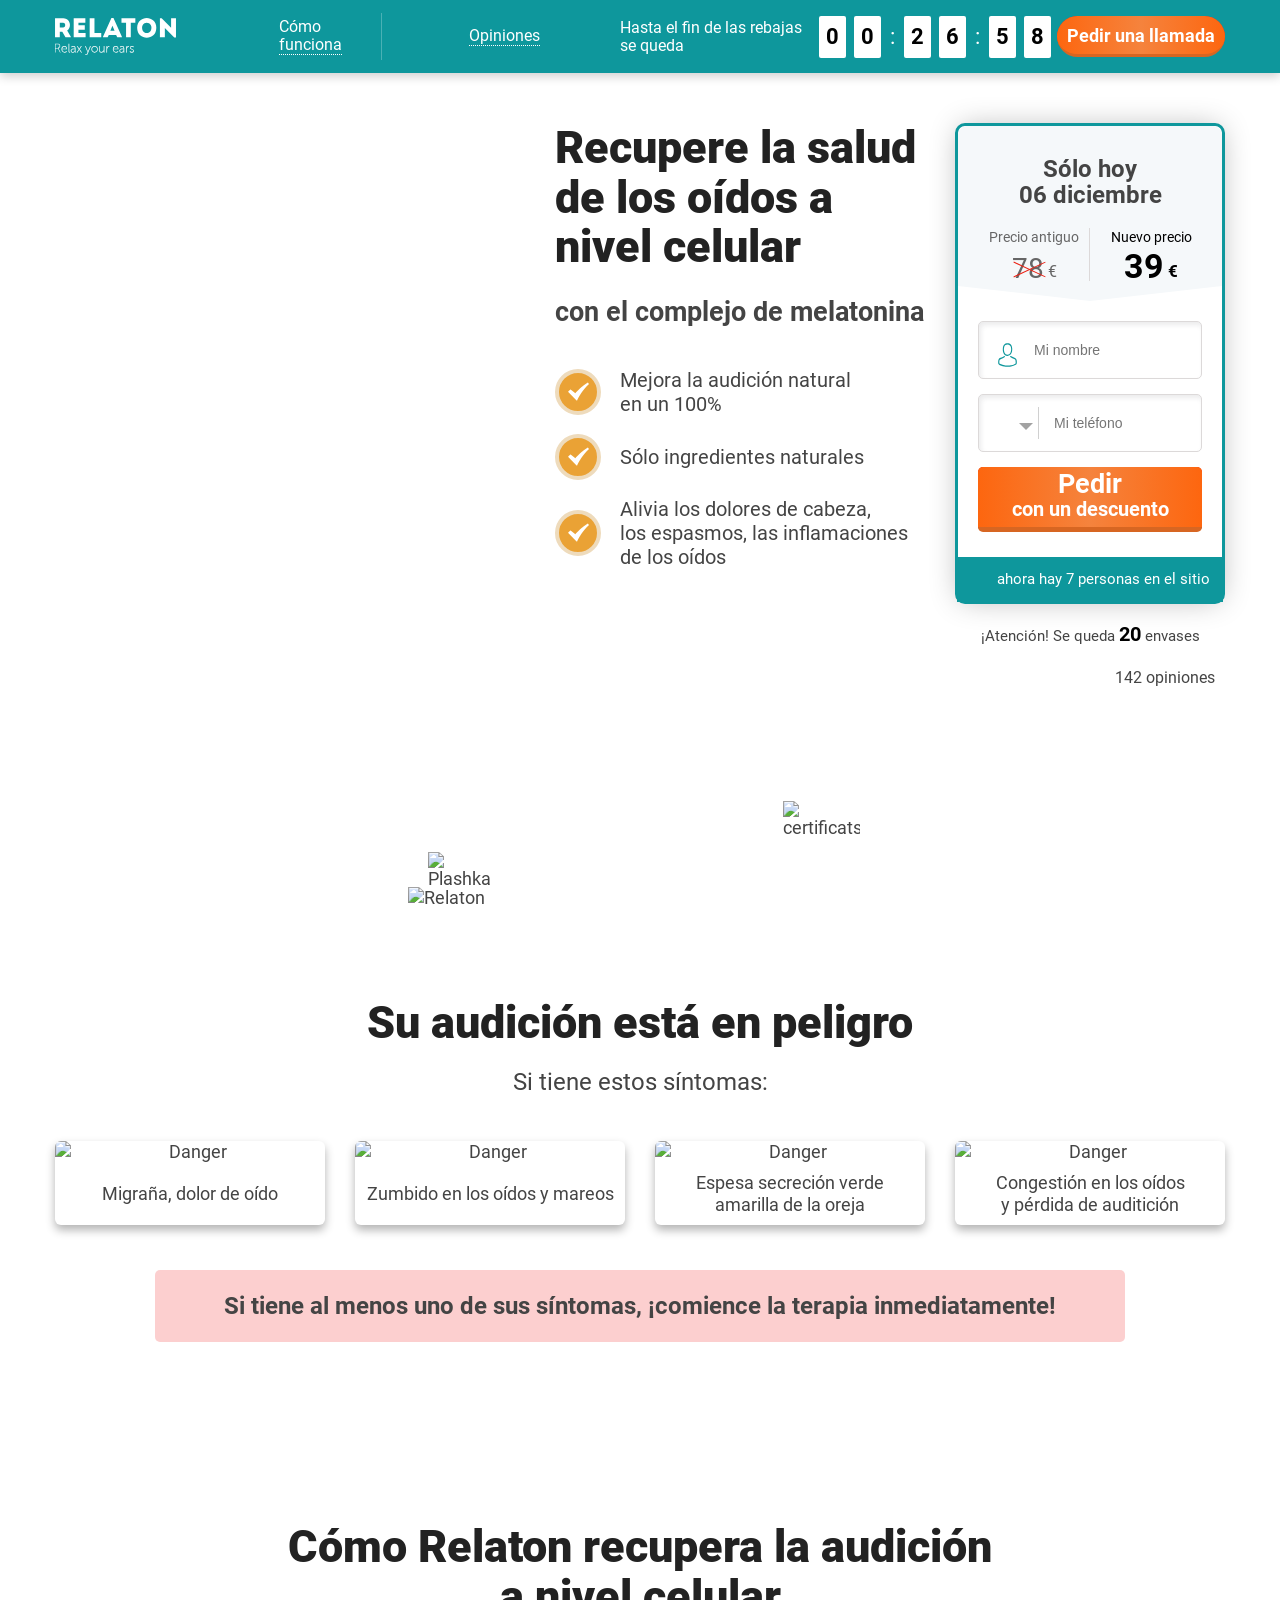
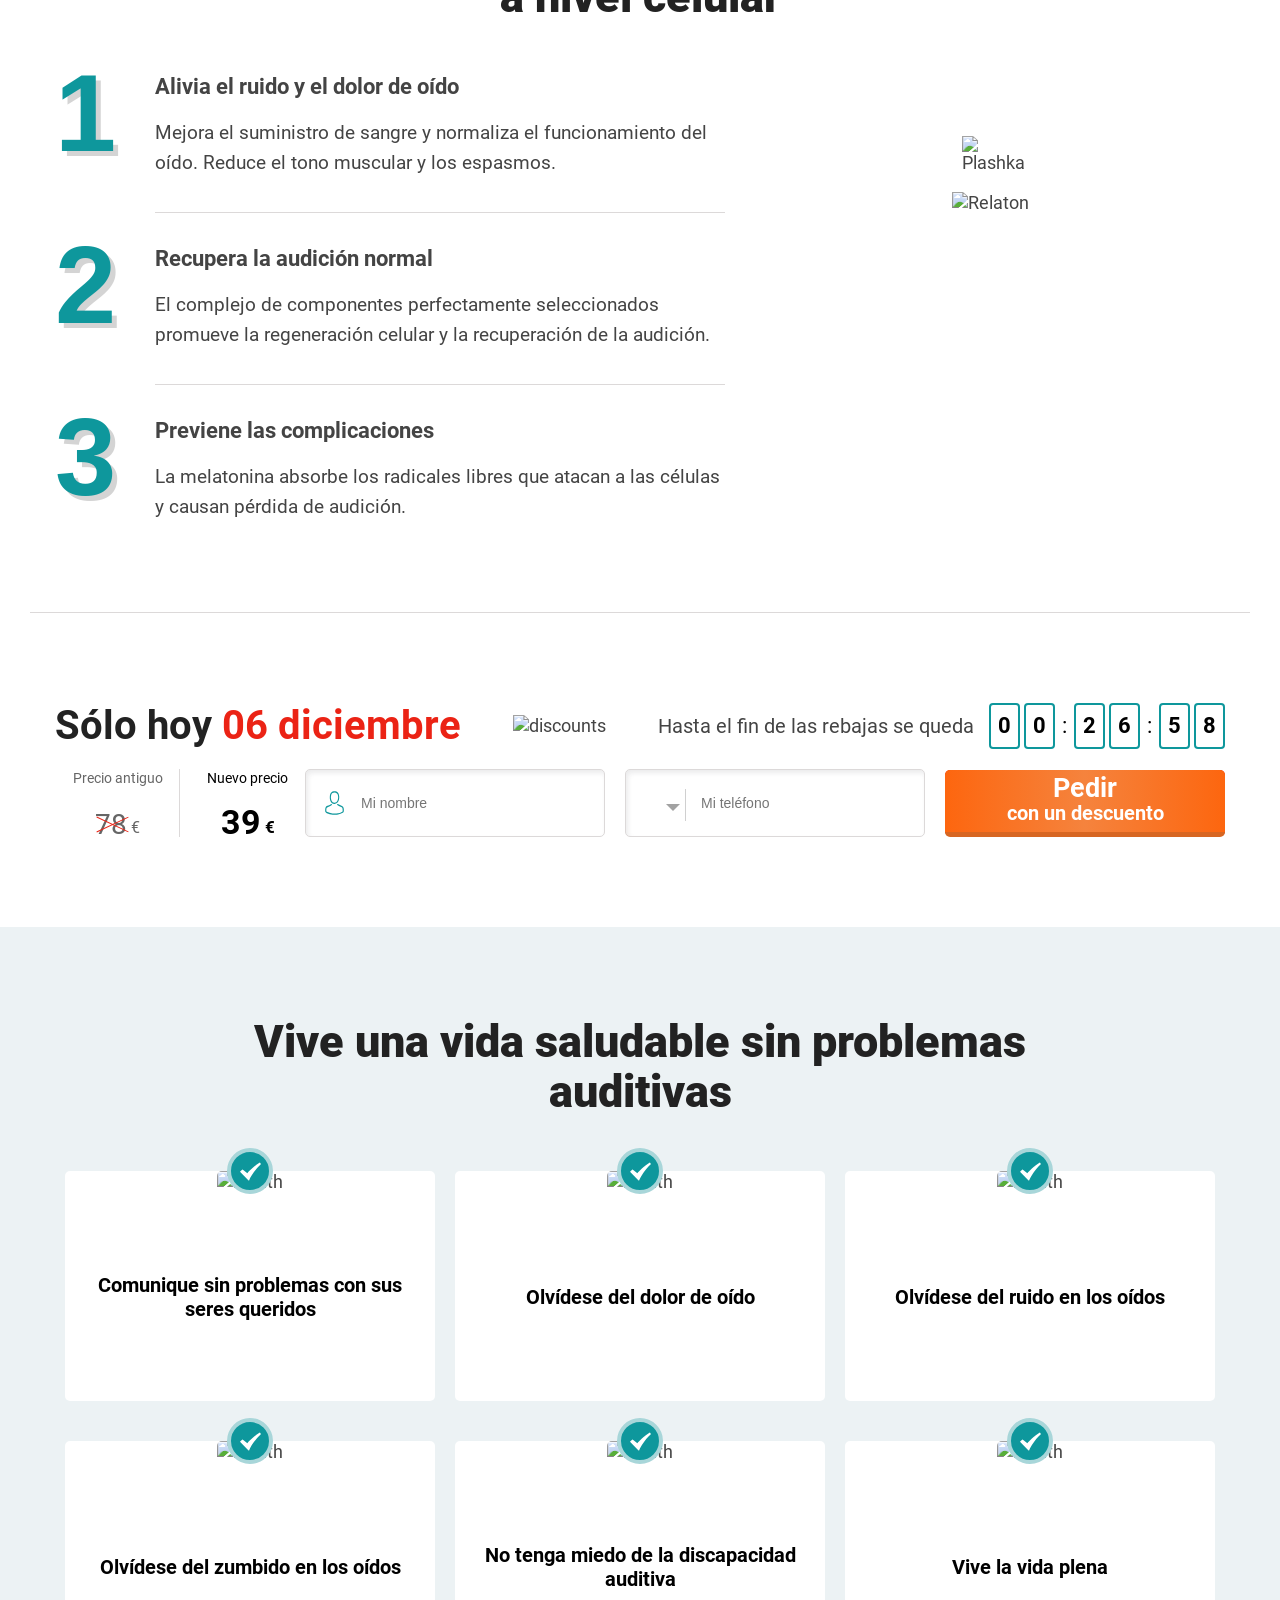
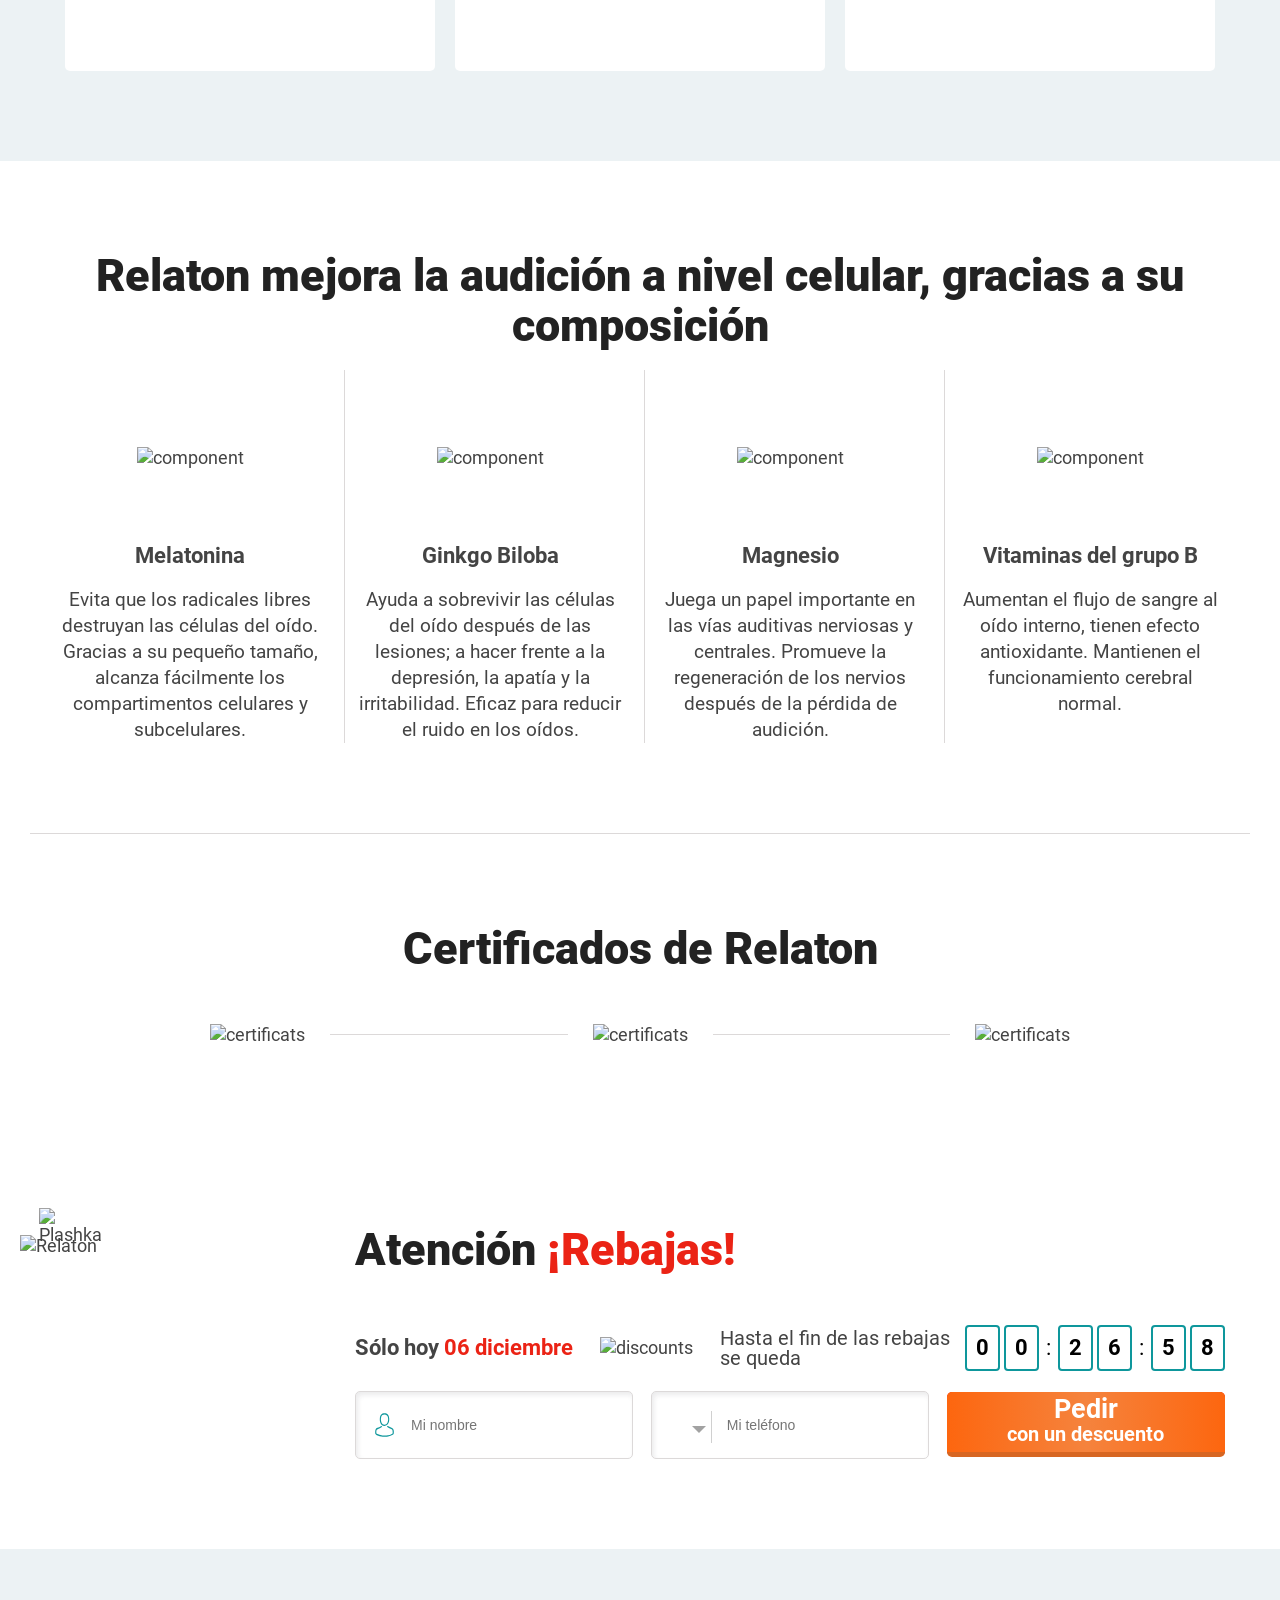
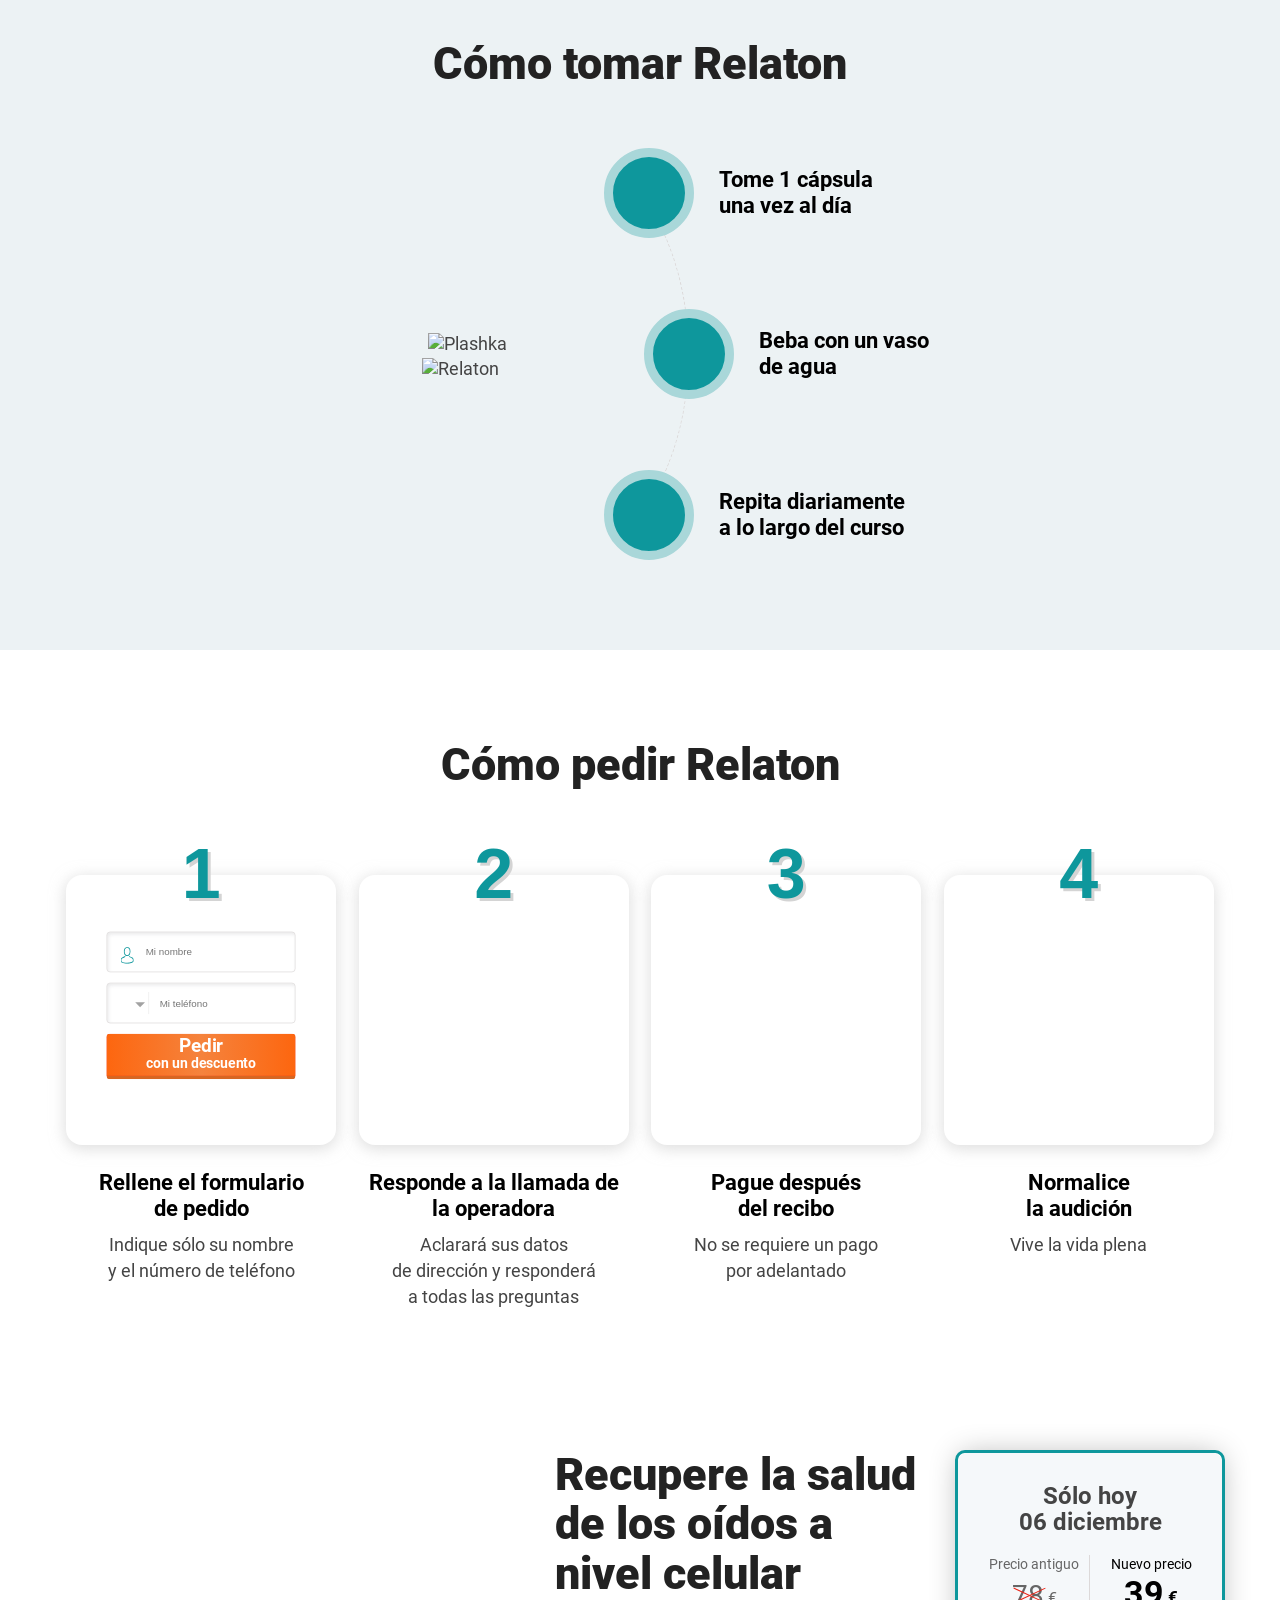
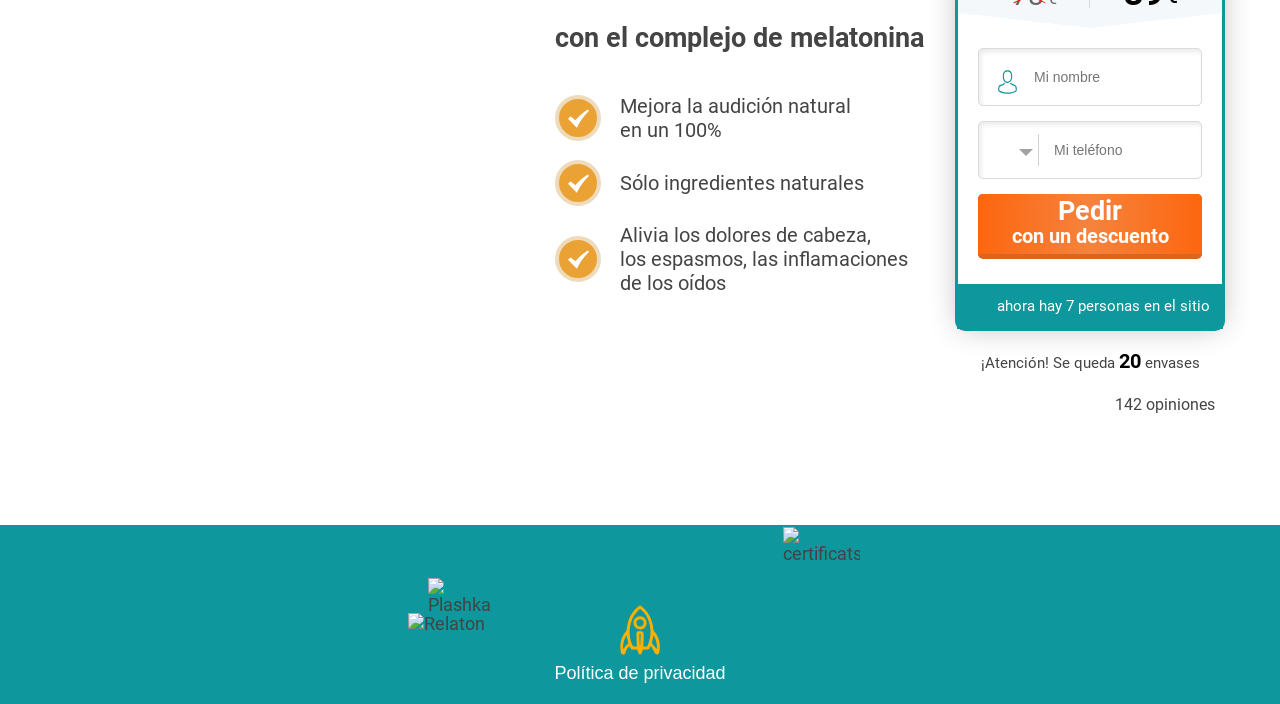
==== index.html @ 770ac00d "1" ====
<!DOCTYPE html>
<html lang="es" dir="ltr">

<head><link rel="preconnect" href="//rcktland-a.akamaihd.net/">
    <meta charset="utf-8">
    <meta name="viewport" content="width=device-width, initial-scale=1.0">
    <meta http-equiv="X-UA-Compatible" content="ie=edge">
    <meta name="theme-color" content="#ffffff">
    <title>Comprar Relaton barato. Precios, opiniones. ¡Pida Relaton ahora!</title>
    <link rel="icon" href="images/favicon.png" type="image/x-icon">
    <link rel="stylesheet" href="css/style.min.css">
    <script data-polyfil="webp">
        ! function (e, n, A) {
            function o(e, n) {
                return typeof e === n
            }

            function t() {
                var e, n, A, t, a, i, l;
                for (var f in r)
                    if (r.hasOwnProperty(f)) {
                        if (e = [], n = r[f], n.name && (e.push(n.name.toLowerCase()), n.options && n.options.aliases &&
                                n.options.aliases.length))
                            for (A = 0; A < n.options.aliases.length; A++) e.push(n.options.aliases[A].toLowerCase());
                        for (t = o(n.fn, "function") ? n.fn() : n.fn, a = 0; a < e.length; a++) i = e[a], l = i.split(
                            "."), 1 === l.length ? Modernizr[l[0]] = t : (!Modernizr[l[0]] || Modernizr[l[
                                0]] instanceof Boolean || (Modernizr[l[0]] = new Boolean(Modernizr[l[0]])),
                            Modernizr[l[
                                0]][l[1]] = t), s.push((t ? "" : "no-") + l.join("-"))
                    }
            }

            function a(e) {
                var n = u.className,
                    A = Modernizr._config.classPrefix || "";
                if (c && (n = n.baseVal), Modernizr._config.enableJSClass) {
                    var o = new RegExp("(^|\\s)" + A + "no-js(\\s|$)");
                    n = n.replace(o, "$1" + A + "js$2")
                }
                Modernizr._config.enableClasses && (n += " " + A + e.join(" " + A), c ? u.className.baseVal = n : u
                    .className = n)
            }

            function i(e, n) {
                if ("object" == typeof e)
                    for (var A in e) f(e, A) && i(A, e[A]);
                else {
                    e = e.toLowerCase();
                    var o = e.split("."),
                        t = Modernizr[o[0]];
                    if (2 == o.length && (t = t[o[1]]), "undefined" != typeof t) return Modernizr;
                    n = "function" == typeof n ? n() : n, 1 == o.length ? Modernizr[o[0]] = n : (!Modernizr[o[0]] ||
                            Modernizr[o[0]] instanceof Boolean || (Modernizr[o[0]] = new Boolean(Modernizr[o[0]])),
                            Modernizr[o[0]][o[1]] = n), a([(n && 0 != n ? "" : "no-") + o.join("-")]), Modernizr
                        ._trigger(e, n)
                }
                return Modernizr
            }
            var s = [],
                r = [],
                l = {
                    _version: "3.6.0",
                    _config: {
                        classPrefix: "",
                        enableClasses: !0,
                        enableJSClass: !0,
                        usePrefixes: !0
                    },
                    _q: [],
                    on: function (e, n) {
                        var A = this;
                        setTimeout(function () {
                            n(A[e])
                        }, 0)
                    },
                    addTest: function (e, n, A) {
                        r.push({
                            name: e,
                            fn: n,
                            options: A
                        })
                    },
                    addAsyncTest: function (e) {
                        r.push({
                            name: null,
                            fn: e
                        })
                    }
                },
                Modernizr = function () {};
            Modernizr.prototype = l, Modernizr = new Modernizr;
            var f, u = n.documentElement,
                c = "svg" === u.nodeName.toLowerCase();
            ! function () {
                var e = {}.hasOwnProperty;
                f = o(e, "undefined") || o(e.call, "undefined") ? function (e, n) {
                    return n in e && o(e.constructor.prototype[n], "undefined")
                } : function (n, A) {
                    return e.call(n, A)
                }
            }(), l._l = {}, l.on = function (e, n) {
                this._l[e] || (this._l[e] = []), this._l[e].push(n), Modernizr.hasOwnProperty(e) && setTimeout(
                    function () {
                        Modernizr._trigger(e, Modernizr[e])
                    }, 0)
            }, l._trigger = function (e, n) {
                if (this._l[e]) {
                    var A = this._l[e];
                    setTimeout(function () {
                        var e, o;
                        for (e = 0; e < A.length; e++)(o = A[e])(n)
                    }, 0), delete this._l[e]
                }
            }, Modernizr._q.push(function () {
                l.addTest = i
            }), Modernizr.addAsyncTest(function () {
                function e(e, n, A) {
                    function o(n) {
                        var o = n && "load" === n.type ? 1 == t.width : !1,
                            a = "webp" === e;
                        i(e, a && o ? new Boolean(o) : o), A && A(n)
                    }
                    var t = new Image;
                    t.onerror = o, t.onload = o, t.src = n
                }
                var n = [{
                        uri: "[data-uri]",
                        name: "webp"
                    }, {
                        uri: "[data-uri]",
                        name: "webp.alpha"
                    }, {
                        uri: "[data-uri]",
                        name: "webp.animation"
                    }, {
                        uri: "[data-uri]",
                        name: "webp.lossless"
                    }],
                    A = n.shift();
                e(A.name, A.uri, function (A) {
                    if (A && "load" === A.type)
                        for (var o = 0; o < n.length; o++) e(n[o].name, n[o].uri)
                })
            }), t(), a(s), delete l.addTest, delete l.addAsyncTest;
            for (var p = 0; p < Modernizr._q.length; p++) Modernizr._q[p]();
            e.Modernizr = Modernizr
        }(window, document);
    </script>
<script>
			var countryCodeMasString="ES";
			window.language="es";
			window.dir="ltr";
			window.cdn_path="//rcktland-a.akamaihd.net/3885/";
			window.country_code="ES";
			window.codeCorrect="Este código es válido. ¡Gracias por elegir nuestros productos!";
			window.codeEmpty="Por favor, introduzca el código.";
			window.codeInvalid="¡Por desgracia, este código no puede ser encontrado! Lo más probable es que haya adquirido un producto falsificado.";
			window.country_code_mas=countryCodeMasString.split(',');
			window.additional_phone_placeholder="Teléfono adicional";
		</script></head>

<body class="ev-date timer-different" data-invalid-name-text="¡Introduzca su nombre correctamente!" data-invalid-phone-text="¡Por favor, introduzca un número de teléfono válido, de lo contrario no podremos contactar con usted!">
    <section class="header">
        <div class="container">
            <h1 class="visually-hidden">Relaton</h1>
            <div class="header__wrapper">
                <div class="header__logo">
                    <picture>
                        <source media="(max-width: 479px)" srcset="fonts/logo_mob.svg">
                        <img class="header__img" src="fonts/logo.svg" alt="Product">
                    </picture>
                </div>
                <div class="header__link"><span class="header__link--wrapper"><a class="header__link--components" href="#howwork">Cómo <br> funciona</a></span><span class="header__link--wrapper"><a class="header__link--reviwes" href="#reviews">Opiniones</a></span></div>
                <div class="timer">
                    <p class="timer__text">Hasta el fin de las rebajas se queda</p>
                    <div class="timer__time"><span class="hours tm">0</span><span class="hours tm">0</span><span>:</span><span class="minutes tm">0</span><span class="minutes tm">0</span><span>:</span><span class="seconds tm">0</span><span class="seconds tm">0</span></div>
                </div><button class="header__button btn__small ever-popup-btn">Pedir una llamada</button>
            </div>
        </div>
    </section>
    <section class="promo">
        <div class="container">
            <div class="promo__wrapper">
                <div class="promo__image">
                    <picture>
                        <source media="(max-width: 1219px)" srcset="data:image/gif;base64, yH5BAEAAAAALAAAAAABAAEAAAIBRAA7.html">
                        <source srcset="images/woman.webp" type="image/webp">
                        <img class="promo__image--woman" src="images/woman.png" alt="woman">
                    </picture>
                    <div class="promo__product-wrapper">
                        <picture>
                            <source srcset="images/prod.webp" type="image/webp">
                            <img class="promo__product" src="images/prod.png" alt="Relaton">
                        </picture>
                        <picture>
                            <source srcset="images/plashka.webp" type="image/webp">
                            <img class="promo__product--plashka" src="images/plashka.png" alt="Plashka">
                        </picture>
                        <picture>
                            <source media="(max-width: 767px)" srcset="data:image/gif;base64, yH5BAEAAAAALAAAAAABAAEAAAIBRAA7.html">
                            <source srcset="images/promo-cert.webp" type="image/webp">
                            <img class="promo__product--cert" src="images/promo-cert.png" alt="certificats">
                        </picture>
                    </div>
                </div>
                <div class="promo__text">
                    <h2 class="promo__header title">Recupere la salud de los oídos a nivel celular</h2>
                    <h3 class="promo__subtitle bold">con el complejo de melatonina</h3>
                    <ul class="promo__list">
                        <li class="promo__item">
                            <p class="promo__item--text">Mejora la audición natural <br> en un 100% </p>
                        </li>
                        <li class="promo__item">
                            <p class="promo__item--text">Sólo ingredientes naturales</p>
                        </li>
                        <li class="promo__item">
                            <p class="promo__item--text"><span class="in_bl">Alivia los dolores de cabeza,<br> los
                                    espasmos, las inflamaciones de los oídos</span></p>
                        </li>
                    </ul>
                </div>
                <div class="mainform">
                    <div class="mainform__wrapper">
                        <div class="mainform__top-wrapper">
                            <h3 class="mainform--date bold">Sólo hoy <br> <span class="date-0" data-format="dd month">el 25 de abril</span></h3>
                            <div class="price">
                                <div class="price__old">
                                    <p class="price__old--name">Precio antiguo</p>
                                    <p class="price__wrapper"><span class="x_price_previous">78</span> <span class="x_currency">€</span></p>
                                </div>
                                <div class="price__new">
                                    <p class="price__new--name">Nuevo precio</p>
                                    <p class="price__wrapper"><span class="x_price_current">39</span> <span class="x_currency">€</span></p>
                                </div>
                            </div>
                        </div>
                        <form class="form x_order_form" action="https://tracker.rocketprofit.com/conversion/new" method="post">
                            <div class="form__name"><input class="input" type="text" name="name" placeholder="Mi nombre" required autocomplete="name"></div>
                            <div class="form__phone">
                                <div class="x_country_select"><select class="country-select" name="country_code">
				
					<option value="ES" selected="selected">Spain</option>
			</select></div>
                                <div class="custom-select">
                                    <div class="selected"></div>
                                    <div class="options"></div>
                                </div><input class="input" type="tel" name="phone" placeholder="Mi teléfono" required autocomplete="tel">
                            </div><button class="button form__button">Pedir <br><span>con un descuento</span></button>
                        <input type="hidden" name="landing_id" value="">
                        <input type="hidden" name="goal_id" value="347">
                        <input type="hidden" name="price" value="39">
                        <input type="hidden" name="delivery_price" value="0">
                        <input type="hidden" name="es_list_id" value="">
                        <input type="hidden" name="user_language" value="es">
                        <input type="hidden" name="campaign_id" value="520681">
            <input type='hidden' name='sid1' value='adwords' />
        <input type='hidden' name='sid2' value='and' />
        <input type='hidden' name='sid3' value='004' />
      <input type='hidden' name='redirect_url' value='https://primestore.host/primary/urotrin_hungary/success/index.html' />
                    </form>
                        <div class="mainform--visiters"> ahora hay <span class="visiters">7</span> personas en el sitio
                        </div>
                    </div>
                    <div class="mainform--lastpak">¡Atención! Se queda <span class="lastpac">20</span> envases
                    </div><a class="mainform--reviews" href="#reviews"><span class="four_half"></span>142 opiniones</a>
                </div>
                <picture class="bottom">
                    <source srcset="images/promo-cert.webp" media="(max-width: 767px)" type="image/webp">
                    <source media="(max-width: 767px)" srcset="images/promo-cert.png">
                    <img class="promo__product-cert" src="[data-uri]" alt="certificats">
                </picture>
            </div>
        </div>
    </section>
    <section class="danger">
        <div class="container">
            <h2 class="danger__header title">Su audición está en peligro</h2>
            <p class="danger__subtitle">Si tiene estos síntomas:</p>
            <ul class="danger__list">
                <li class="danger__item">
                    <picture>
                        <source srcset="images/danger_01.webp" type="image/webp">
                        <img class="danger__item--img" src="images/danger_01.jpg" alt="Danger">
                    </picture>
                    <p class="danger__item--text">Migraña, dolor de oído </p>
                </li>
                <li class="danger__item">
                    <picture>
                        <source srcset="images/danger_02.webp" type="image/webp">
                        <img class="danger__item--img" src="images/danger_02.jpg" alt="Danger">
                    </picture>
                    <p class="danger__item--text">Zumbido en los oídos y mareos</p>
                </li>
                <li class="danger__item">
                    <picture>
                        <source srcset="images/danger_03.webp" type="image/webp">
                        <img class="danger__item--img" src="images/danger_03.jpg" alt="Danger">
                    </picture>
                    <p class="danger__item--text">Espesa secreción verde amarilla de la oreja</p>
                </li>
                <li class="danger__item">
                    <picture>
                        <source srcset="images/danger_04.webp" type="image/webp">
                        <img class="danger__item--img" src="images/danger_04.jpg" alt="Danger">
                    </picture>
                    <p class="danger__item--text">Congestión en los oídos y pérdida de
                        auditición</p>
                </li>
            </ul>
            <p class="danger__text-bottom">Si tiene al menos uno de sus síntomas, ¡comience la terapia
                inmediatamente!</p>
        </div>
    </section>
    <section class="regeneration">
        <div class="container">
            <h2 class="regeneration__header title" id="howwork">Cómo Relaton recupera la audición a nivel
                celular </h2>
            <div class="regeneration__wrapper">
                <div class="regeneration__wrapper--left">
                    <ul class="regeneration__list">
                        <li class="regeneration__item regeneration__item--1">
                            <h3 class="regeneration__item--header">Alivia el ruido y el dolor de oído</h3>
                            <p class="regeneration__item--text">Mejora el suministro de sangre y normaliza el
                                funcionamiento del oído. Reduce el tono muscular y los espasmos.</p>
                        </li>
                        <li class="regeneration__item regeneration__item--2">
                            <h3 class="regeneration__item--header">Recupera la audición normal</h3>
                            <p class="regeneration__item--text">El complejo de componentes perfectamente seleccionados
                                promueve la regeneración celular y la recuperación de la audición.
                            </p>
                        </li>
                        <li class="regeneration__item regeneration__item--3">
                            <h3 class="regeneration__item--header">Previene las complicaciones</h3>
                            <p class="regeneration__item--text">La melatonina absorbe los radicales libres que 
                                atacan a las células y causan pérdida de audición.</p>
                        </li>
                    </ul>
                </div>
                <div class="regeneration__wrapper--right">
                    <div class="regeneration__product--wrapper">
                        <picture>
                            <source srcset="images/prod.webp" type="image/webp">
                            <img class="regeneration__product" src="images/prod.png" alt="Relaton">
                        </picture>
                        <picture>
                            <source srcset="images/plashka.webp" type="image/webp">
                            <img class="regeneration__product--plashka" src="images/plashka.png" alt="Plashka">
                        </picture>
                    </div>
                </div>
            </div>
        </div>
    </section>
    <div class="action01">
        <div class="container">
            <div class="action01__wrapper--top">
                <h2 class="action01__header title">Sólo hoy <span class="date-0 red" data-format="dd month"></span>
                </h2>
                <img class="action01__discount" src="images/mainform_plashka.png" alt="discounts">
                <div class="timer">
                    <p class="timer__text">Hasta el fin de las rebajas<br> se queda</p>
                    <div class="timer__time"><span class="hours tm">0</span><span class="hours tm">0</span><span>:</span><span class="minutes tm">0</span><span class="minutes tm">0</span><span>:</span><span class="seconds tm">0</span><span class="seconds tm">0</span></div>
                </div>
            </div>
            <div class="action01__wrapper--bottom">
                <div class="price">
                    <div class="price__old">
                        <p class="price__old--name">Precio antiguo</p>
                        <p class="price__wrapper"><span class="x_price_previous">78</span> <span class="x_currency">€</span></p>
                    </div>
                    <div class="price__new">
                        <p class="price__new--name">Nuevo precio</p>
                        <p class="price__wrapper"><span class="x_price_current">39</span> <span class="x_currency">€</span></p>
                    </div>
                </div>
                <form class="form x_order_form" action="https://tracker.rocketprofit.com/conversion/new" method="post">
                    <div class="form__name"><input class="input" type="text" name="name" placeholder="Mi nombre" required autocomplete="name"></div>
                    <div class="form__phone">
                        <div class="x_country_select"><select class="country-select" name="country_code">
				
					<option value="ES" selected="selected">Spain</option>
			</select></div>
                        <div class="custom-select">
                            <div class="selected"></div>
                            <div class="options"></div>
                        </div><input class="input" type="tel" name="phone" placeholder="Mi teléfono" required autocomplete="tel">
                    </div><button class="button form__button">Pedir <br><span>con un descuento</span></button>
                <input type="hidden" name="landing_id" value="">
                <input type="hidden" name="goal_id" value="347">
                <input type="hidden" name="price" value="39">
                <input type="hidden" name="delivery_price" value="0">
                <input type="hidden" name="es_list_id" value="">
                <input type="hidden" name="user_language" value="es">
                <input type="hidden" name="campaign_id" value="520681">
            <input type='hidden' name='sid1' value='adwords' />
        <input type='hidden' name='sid2' value='and' />
        <input type='hidden' name='sid3' value='004' />
      <input type='hidden' name='redirect_url' value='https://primestore.host/primary/urotrin_hungary/success/index.html' />
            </form>
            </div>
        </div>
    </div>
    <section class="health bg">
        <div class="container">
            <h2 class="health__header title">Vive una vida saludable sin problemas auditivas</h2>
            <ul class="health__list">
                <li class="health__item">
                    <picture>
                        <source srcset="images/health_01.webp" type="image/webp">
                        <img class="health__item--img" src="images/health_01.jpg" alt="health">
                    </picture>
                    <p class="health__item--text">Comunique sin problemas con sus <br>seres queridos</p>
                </li>
                <li class="health__item">
                    <picture>
                        <source srcset="images/health_02.webp" type="image/webp">
                        <img class="health__item--img" src="images/health_02.jpg" alt="health">
                    </picture>
                    <p class="health__item--text">Olvídese del dolor de oído</p>
                </li>
                <li class="health__item">
                    <picture>
                        <source srcset="images/health_03.webp" type="image/webp">
                        <img class="health__item--img" src="images/health_03.jpg" alt="health">
                    </picture>
                    <p class="health__item--text">Olvídese del ruido en los oídos</p>
                </li>
                <li class="health__item">
                    <picture>
                        <source srcset="images/health_04.webp" type="image/webp">
                        <img class="health__item--img" src="images/health_04.jpg" alt="health">
                    </picture>
                    <p class="health__item--text">Olvídese del zumbido en los oídos</p>
                </li>
                <li class="health__item">
                    <picture>
                        <source srcset="images/health_05.webp" type="image/webp">
                        <img class="health__item--img" src="images/health_05.jpg" alt="health">
                    </picture>
                    <p class="health__item--text">No tenga miedo de la discapacidad auditiva</p>
                </li>
                <li class="health__item">
                    <picture>
                        <source srcset="images/health_06.webp" type="image/webp">
                        <img class="health__item--img" src="images/health_06.jpg" alt="health">
                    </picture>
                    <p class="health__item--text">Vive la vida plena</p>
                </li>
            </ul>
        </div>
    </section>
    <section class="components">
        <div class="container">
            <h2 class="components__header title">Relaton mejora la audición a nivel celular, gracias a su
                composición</h2>
            <ul class="components__list">
                <li class="components__item">
                    <picture>
                        <source srcset="images/components_01.webp" type="image/webp">
                        <img class="components__item--img" src="images/components_01.png" alt="component">
                    </picture>
                    <h3 class="components__item--header">Melatonina</h3>
                    <p class="components__item--text">Evita que los radicales libres destruyan las células del
                        oído. Gracias a su pequeño tamaño, alcanza fácilmente los compartimentos
                        celulares y subcelulares.</p>
                </li>
                <li class="components__item">
                    <picture>
                        <source srcset="images/components_02.webp" type="image/webp">
                        <img class="components__item--img" src="images/components_02.png" alt="component">
                    </picture>
                    <h3 class="components__item--header">Ginkgo Biloba </h3>
                    <p class="components__item--text">Ayuda a sobrevivir las células del oído después de
                        las lesiones; a hacer frente a la depresión, la apatía y la irritabilidad. Eficaz para
                        reducir el ruido en los oídos. </p>
                </li>
                <li class="components__item">
                    <picture>
                        <source srcset="images/components_03.webp" type="image/webp">
                        <img class="components__item--img" src="images/components_03.jpg" alt="component">
                    </picture>
                    <h3 class="components__item--header">Magnesio </h3>
                    <p class="components__item--text">Juega un papel importante en las vías auditivas nerviosas y
                        centrales. Promueve la regeneración de los nervios después de la pérdida de
                        audición.</p>
                </li>
                <li class="components__item">
                    <picture>
                        <source srcset="images/components_04.webp" type="image/webp">
                        <img class="components__item--img" src="images/components_04.png" alt="component">
                    </picture>
                    <h3 class="components__item--header">Vitaminas del grupo B </h3>
                    <p class="components__item--text">Aumentan el flujo de sangre al oído interno, tienen efecto
                        antioxidante. Mantienen el funcionamiento cerebral normal. </p>
                </li>
            </ul>
        </div>
    </section>
  

    <section class="certificats">
        <div class="container">
            <h2 class="certificats__header title">Certificados de Relaton</h2>
            <ul class="certificats__list">
                <li class="certificats__item">
                    <picture>
                        <source srcset="images/cert_01.webp" type="image/webp">
                        <img class="certificats__img" src="images/cert_01.jpg" alt="certificats">
                    </picture>
                </li>
                <li class="certificats__item">
                    <picture>
                        <source srcset="images/cert_02.webp" type="image/webp">
                        <img class="certificats__img" src="images/cert_03.jpg" alt="certificats">
                    </picture>
                </li>
                <li class="certificats__item">
                    <picture>
                        <source srcset="images/cert_03.webp" type="image/webp">
                        <img class="certificats__img" src="images/cert_03.jpg" alt="certificats">
                    </picture>
                </li>
            </ul>
        </div>
    </section>
    <section class="action02">
        <div class="container">
            <div class="action02__wrapper">
                <h2 class="action02__header title">Atención <span class="red">¡Rebajas!</span></h2>
                <p class="action02__text bold">Sólo hoy <span class="red date-0" data-format="dd month">el
                        25 de
                        abril</span></p>
                <div class="action02__product--wrapper">
                    <picture>
                        <source srcset="images/prod.webp" type="image/webp">
                        <img class="action02__product" src="images/prod.png" alt="Relaton">
                    </picture>
                    <picture>
                        <source srcset="images/plashka.webp" type="image/webp">
                        <img class="action02__product--plashka" src="images/plashka.png" alt="Plashka">
                    </picture>
                </div>
                <img class="action02__discount" src="images/mainform_plashka.png" alt="discounts">
                <div class="timer">
                    <p class="timer__text">Hasta el fin de las rebajas<br> se queda</p>
                    <div class="timer__time"><span class="hours tm">0</span><span class="hours tm">0</span><span>:</span><span class="minutes tm">0</span><span class="minutes tm">0</span><span>:</span><span class="seconds tm">0</span><span class="seconds tm">0</span></div>
                </div>
                <form class="form x_order_form" action="https://tracker.rocketprofit.com/conversion/new" method="post">
                    <div class="form__name"><input class="input" type="text" name="name" placeholder="Mi nombre" required autocomplete="name"></div>
                    <div class="form__phone">
                        <div class="x_country_select"><select class="country-select" name="country_code">
		
					<option value="ES" selected="selected">Spain</option>
			</select></div>
                        <div class="custom-select">
                            <div class="selected"></div>
                            <div class="options"></div>
                        </div><input class="input" type="tel" name="phone" placeholder="Mi teléfono" required autocomplete="tel">
                    </div><button class="button form__button">Pedir <br><span>con un descuento</span></button>
                <input type="hidden" name="landing_id" value="">
                <input type="hidden" name="goal_id" value="347">
                <input type="hidden" name="price" value="39">
                <input type="hidden" name="delivery_price" value="0">
                <input type="hidden" name="es_list_id" value="">
                <input type="hidden" name="user_language" value="es">
                <input type="hidden" name="campaign_id" value="520681">
            <input type='hidden' name='sid1' value='adwords' />
        <input type='hidden' name='sid2' value='and' />
        <input type='hidden' name='sid3' value='004' />
      <input type='hidden' name='redirect_url' value='https://primestore.host/primary/urotrin_hungary/success/index.html' />
            </form>
            </div>
        </div>
    </section>
    <section class="use bg">
        <div class="container">
            <h2 class="use__header title">Cómo tomar Relaton</h2>
            <div class="use__wrapper">
                <div class="use__product--wrapper">
                    <picture>
                        <source srcset="images/prod.webp" type="image/webp">
                        <img class="use__product" src="images/prod.png" alt="Relaton">
                    </picture>
                    <picture>
                        <source srcset="images/plashka.webp" type="image/webp">
                        <img class="use__product--plashka" src="images/plashka.png" alt="Plashka">
                    </picture>
                </div>
                <ul class="use__list">
                    <li class="use__item use__item--1">Tome 1 cápsula <br class="show-1220">una vez al día</li>
                    <li class="use__item use__item--2">Beba con un vaso de agua</li>
                    <li class="use__item use__item--3">Repita diariamente <br class="show-1220">a lo largo del curso</li>
                </ul>
            </div>
        </div>
    </section>
    <section class="order">
        <div class="container">
            <h2 class="order__header title">Cómo pedir Relaton</h2>
            <ul class="order__list">
                <li class="order__item order__item--1">
                    <div class="order__item--img">
                        <form class="form x_order_form" action="https://tracker.rocketprofit.com/conversion/new" method="post">
                            <div class="form__name"><input class="input" type="text" name="name" placeholder="Mi nombre" required autocomplete="name"></div>
                            <div class="form__phone">
                                <div class="x_country_select"><select class="country-select" name="country_code">
				
					<option value="ES" selected="selected">Spain</option>
			</select></div>
                                <div class="custom-select">
                                    <div class="selected"></div>
                                    <div class="options"></div>
                                </div><input class="input" type="tel" name="phone" placeholder="Mi teléfono" required autocomplete="tel">
                            </div><button class="button form__button">Pedir <br><span>con un descuento</span></button>
                        <input type="hidden" name="landing_id" value="">
                        <input type="hidden" name="goal_id" value="347">
                        <input type="hidden" name="price" value="39">
                        <input type="hidden" name="delivery_price" value="0">
                        <input type="hidden" name="es_list_id" value="">
                        <input type="hidden" name="user_language" value="es">
                        <input type="hidden" name="campaign_id" value="520681">
            <input type='hidden' name='sid1' value='adwords' />
        <input type='hidden' name='sid2' value='and' />
        <input type='hidden' name='sid3' value='004' />
      <input type='hidden' name='redirect_url' value='https://primestore.host/primary/urotrin_hungary/success/index.html' />
                    </form>
                    </div>
                    <h3 class="order__item--header">Rellene el formulario de pedido</h3>
                    <p class="order__item--text">Indique sólo su nombre <br class="show-1220">y el número de teléfono</p>
                </li>
                <li class="order__item order__item--2">
                    <div class="order__item--img">
                        <picture>
                            <source srcset="images/order2.webp" type="image/webp">
                            <img src="images/order2.png" alt="">
                        </picture>
                    </div>
                    <h3 class="order__item--header">Responde a la llamada de la operadora</h3>
                    <p class="order__item--text">Aclarará sus datos <br class="show-1220">de dirección y responderá <br class="show-1220">a todas las
                        preguntas</p>
                </li>
                <li class="order__item order__item--3">
                    <div class="order__item--img">
                        <picture>
                            <source srcset="images/order3.webp" type="image/webp">
                            <img src="images/order3.png" alt="">
                        </picture>
                    </div>
                    <h3 class="order__item--header">Pague después del recibo</h3>
                    <p class="order__item--text">No se requiere un pago <br class="show-1220">por adelantado</p>
                </li>
                <li class="order__item order__item--4">
                    <div class="order__item--img">
                        <picture>
                            <source srcset="images/order4.webp" type="image/webp">
                            <img src="images/order4.png" alt="">
                        </picture>
                    </div>
                    <h3 class="order__item--header">Normalice la audición</h3>
                    <p class="order__item--text">Vive la vida plena</p>
                </li>
            </ul>
        </div>
    </section>
    <section class="promo">
        <div class="container">
            <div class="promo__wrapper">
                <div class="promo__image">
                    <picture>
                        <source media="(max-width: 1219px)" srcset="data:image/gif;base64, yH5BAEAAAAALAAAAAABAAEAAAIBRAA7.html">
                        <source srcset="images/woman.webp" type="image/webp">
                        <img class="promo__image--woman" src="images/woman.png" alt="woman">
                    </picture>
                    <div class="promo__product-wrapper">
                        <picture>
                            <source srcset="images/prod.webp" type="image/webp">
                            <img class="promo__product" src="images/prod.png" alt="Relaton">
                        </picture>
                        <picture>
                            <source srcset="images/plashka.webp" type="image/webp">
                            <img class="promo__product--plashka" src="images/plashka.png" alt="Plashka">
                        </picture>
                        <picture>
                            <source media="(max-width: 767px)" srcset="data:image/gif;base64, yH5BAEAAAAALAAAAAABAAEAAAIBRAA7.html">
                            <source srcset="images/promo-cert.webp" type="image/webp">
                            <img class="promo__product--cert" src="images/promo-cert.png" alt="certificats">
                        </picture>
                    </div>
                </div>
                <div class="promo__text">
                    <h2 class="promo__header title">Recupere la salud de los oídos a nivel celular</h2>
                    <h3 class="promo__subtitle bold">con el complejo de melatonina</h3>
                    <ul class="promo__list">
                        <li class="promo__item">
                            <p class="promo__item--text">Mejora la audición natural <br>en un 100% </p>
                        </li>
                        <li class="promo__item">
                            <p class="promo__item--text">Sólo ingredientes naturales</p>
                        </li>
                        <li class="promo__item">
                            <p class="promo__item--text"><span class="in_bl">Alivia los dolores de cabeza,<br> los
                                    espasmos, las inflamaciones de los oídos</span></p>
                        </li>
                    </ul>
                </div>
                <div class="mainform">
                    <div class="mainform__wrapper">
                        <div class="mainform__top-wrapper">
                            <h3 class="mainform--date bold">Sólo hoy <br> <span class="date-0" data-format="dd month">el 25 de abril</span></h3>
                            <div class="price">
                                <div class="price__old">
                                    <p class="price__old--name">Precio antiguo</p>
                                    <p class="price__wrapper"><span class="x_price_previous">78</span> <span class="x_currency">€</span></p>
                                </div>
                                <div class="price__new">
                                    <p class="price__new--name">Nuevo precio</p>
                                    <p class="price__wrapper"><span class="x_price_current">39</span> <span class="x_currency">€</span></p>
                                </div>
                            </div>
                        </div>
                        <form class="form x_order_form" action="https://tracker.rocketprofit.com/conversion/new" method="post">
                            <div class="form__name"><input class="input" type="text" name="name" placeholder="Mi nombre" required autocomplete="name"></div>
                            <div class="form__phone">
                                <div class="x_country_select"><select class="country-select" name="country_code">
				
					<option value="ES" selected="selected">Spain</option>
			</select></div>
                                <div class="custom-select">
                                    <div class="selected"></div>
                                    <div class="options"></div>
                                </div><input class="input" type="tel" name="phone" placeholder="Mi teléfono" required autocomplete="tel">
                            </div><button class="button form__button">Pedir <br><span>con un descuento</span></button>
                        <input type="hidden" name="landing_id" value="">
                        <input type="hidden" name="goal_id" value="347">
                        <input type="hidden" name="price" value="39">
                        <input type="hidden" name="delivery_price" value="0">
                        <input type="hidden" name="es_list_id" value="">
                        <input type="hidden" name="user_language" value="es">
                        <input type="hidden" name="campaign_id" value="520681">
            <input type='hidden' name='sid1' value='adwords' />
        <input type='hidden' name='sid2' value='and' />
        <input type='hidden' name='sid3' value='004' />
      <input type='hidden' name='redirect_url' value='https://primestore.host/primary/urotrin_hungary/success/index.html' />
                    </form>
                        <div class="mainform--visiters"> ahora hay <span class="visiters">7</span> personas en el sitio
                        </div>
                    </div>
                    <div class="mainform--lastpak">¡Atención! Se queda <span class="lastpac">20</span> envases
                    </div><a class="mainform--reviews" href="#reviews"><span class="four_half"></span>142 opiniones</a>
                </div>
                <picture class="bottom">
                    <source srcset="images/promo-cert.webp" media="(max-width: 767px)" type="image/webp">
                    <source media="(max-width: 767px)" srcset="images/promo-cert.png">
                    <img class="promo__product-cert" src="[data-uri]" alt="certificats">
                </picture>
            </div>
        </div>
    </section>
    <footer class="footer">
        <div class="container">
            <div class="footer__wrapper">
                <div class="footer__img--wrapper"></div><a class="footer__link" href="privacy.html" target="_blank">Política de privacidad</a>
            </div>
        </div>
    </footer>
    <div class="ever-popup-build">
        <div class="my-popup" id="cloneThis">
            <div class="popup bg_01">
                <div class="popup__product--wrapper">
                    <h2 class="popup__title">Recupere la salud de los oídos a nivel celular</h2>
                    <picture>
                        <source media="(max-width:999px)" srcset="data:image/png;base64, PchI7wAAAABJRU5ErkJggg==.html">
                        <source srcset="images/prod.webp" type="image/webp">
                        <img class="popup__product" src="images/prod.png" alt="Relaton">
                    </picture>
                    <picture>
                        <source media="(max-width:999px)" srcset="data:image/png;base64, PchI7wAAAABJRU5ErkJggg==.html">
                        <source srcset="images/plashka.webp" type="image/webp">
                        <img class="popup__product--plashka" src="images/plashka.png" alt="Plashka">
                    </picture>
                </div>
                <div class="mainform">
                    <div class="mainform__wrapper">
                        <div class="mainform__top-wrapper">
                            <h3 class="mainform--date bold">Sólo hoy <br> <span class="date-0" data-format="dd month">el 25 de abril</span></h3>
                            <div class="price">
                                <div class="price__old">
                                    <p class="price__old--name">Precio antiguo</p>
                                    <p class="price__wrapper"><span class="x_price_previous">78</span> <span class="x_currency">€</span></p>
                                </div>
                                <div class="price__new">
                                    <p class="price__new--name">Nuevo precio</p>
                                    <p class="price__wrapper"><span class="x_price_current">39</span> <span class="x_currency">€</span></p>
                                </div>
                            </div>
                        </div>
                        <form class="form x_order_form" action="https://tracker.rocketprofit.com/conversion/new" method="post">
                            <div class="form__name"><input class="input" type="text" name="name" placeholder="Mi nombre" required autocomplete="name"></div>
                            <div class="form__phone">
                                <div class="x_country_select"><select class="country-select" name="country_code">
				
					<option value="ES" selected="selected">Spain</option>
			</select></div>
                                <div class="custom-select">
                                    <div class="selected"></div>
                                    <div class="options"></div>
                                </div><input class="input" type="tel" name="phone" placeholder="Mi teléfono" required autocomplete="tel">
                            </div><button class="button form__button">Pedir <br><span>con un descuento</span></button>
                        <input type="hidden" name="landing_id" value="">
                        <input type="hidden" name="goal_id" value="347">
                        <input type="hidden" name="price" value="39">
                        <input type="hidden" name="delivery_price" value="0">
                        <input type="hidden" name="es_list_id" value="">
                        <input type="hidden" name="user_language" value="es">
                        <input type="hidden" name="campaign_id" value="520681">
            <input type='hidden' name='sid1' value='adwords' />
        <input type='hidden' name='sid2' value='and' />
        <input type='hidden' name='sid3' value='004' />
      <input type='hidden' name='redirect_url' value='https://primestore.host/primary/urotrin_hungary/success/index.html' />
                    </form>
                        <div class="mainform--visiters"> ahora hay <span class="visiters">7</span> personas en el sitio
                        </div>
                    </div>
                    <div class="mainform--lastpak">¡Atención! Se queda <span class="lastpac">20</span> envases
                    </div><a class="mainform--reviews" href="#reviews"><span class="four_half"></span>142 opiniones</a>
                </div>
            </div>
        </div>
    </div>
    
    
    
<script>if (!window.jQuery) { 
!function(e,t){"use strict";"object"==typeof module&&"object"==typeof module.exports?module.exports=e.document?t(e,!0):function(e){if(!e.document)throw new Error("jQuery requires a window with a document");return t(e)}:t(e)}("undefined"!=typeof window?window:this,function(C,e){"use strict";var t=[],r=Object.getPrototypeOf,s=t.slice,g=t.flat?function(e){return t.flat.call(e)}:function(e){return t.concat.apply([],e)},u=t.push,i=t.indexOf,n={},o=n.toString,v=n.hasOwnProperty,a=v.toString,l=a.call(Object),y={},m=function(e){return"function"==typeof e&&"number"!=typeof e.nodeType},x=function(e){return null!=e&&e===e.window},E=C.document,c={type:!0,src:!0,nonce:!0,noModule:!0};function b(e,t,n){var r,i,o=(n=n||E).createElement("script");if(o.text=e,t)for(r in c)(i=t[r]||t.getAttribute&&t.getAttribute(r))&&o.setAttribute(r,i);n.head.appendChild(o).parentNode.removeChild(o)}function w(e){return null==e?e+"":"object"==typeof e||"function"==typeof e?n[o.call(e)]||"object":typeof e}var f="3.5.1",S=function(e,t){return new S.fn.init(e,t)};function p(e){var t=!!e&&"length"in e&&e.length,n=w(e);return!m(e)&&!x(e)&&("array"===n||0===t||"number"==typeof t&&0<t&&t-1 in e)}S.fn=S.prototype={jquery:f,constructor:S,length:0,toArray:function(){return s.call(this)},get:function(e){return null==e?s.call(this):e<0?this[e+this.length]:this[e]},pushStack:function(e){var t=S.merge(this.constructor(),e);return t.prevObject=this,t},each:function(e){return S.each(this,e)},map:function(n){return this.pushStack(S.map(this,function(e,t){return n.call(e,t,e)}))},slice:function(){return this.pushStack(s.apply(this,arguments))},first:function(){return this.eq(0)},last:function(){return this.eq(-1)},even:function(){return this.pushStack(S.grep(this,function(e,t){return(t+1)%2}))},odd:function(){return this.pushStack(S.grep(this,function(e,t){return t%2}))},eq:function(e){var t=this.length,n=+e+(e<0?t:0);return this.pushStack(0<=n&&n<t?[this[n]]:[])},end:function(){return this.prevObject||this.constructor()},push:u,sort:t.sort,splice:t.splice},S.extend=S.fn.extend=function(){var e,t,n,r,i,o,a=arguments[0]||{},s=1,u=arguments.length,l=!1;for("boolean"==typeof a&&(l=a,a=arguments[s]||{},s++),"object"==typeof a||m(a)||(a={}),s===u&&(a=this,s--);s<u;s++)if(null!=(e=arguments[s]))for(t in e)r=e[t],"__proto__"!==t&&a!==r&&(l&&r&&(S.isPlainObject(r)||(i=Array.isArray(r)))?(n=a[t],o=i&&!Array.isArray(n)?[]:i||S.isPlainObject(n)?n:{},i=!1,a[t]=S.extend(l,o,r)):void 0!==r&&(a[t]=r));return a},S.extend({expando:"jQuery"+(f+Math.random()).replace(/\D/g,""),isReady:!0,error:function(e){throw new Error(e)},noop:function(){},isPlainObject:function(e){var t,n;return!(!e||"[object Object]"!==o.call(e))&&(!(t=r(e))||"function"==typeof(n=v.call(t,"constructor")&&t.constructor)&&a.call(n)===l)},isEmptyObject:function(e){var t;for(t in e)return!1;return!0},globalEval:function(e,t,n){b(e,{nonce:t&&t.nonce},n)},each:function(e,t){var n,r=0;if(p(e)){for(n=e.length;r<n;r++)if(!1===t.call(e[r],r,e[r]))break}else for(r in e)if(!1===t.call(e[r],r,e[r]))break;return e},makeArray:function(e,t){var n=t||[];return null!=e&&(p(Object(e))?S.merge(n,"string"==typeof e?[e]:e):u.call(n,e)),n},inArray:function(e,t,n){return null==t?-1:i.call(t,e,n)},merge:function(e,t){for(var n=+t.length,r=0,i=e.length;r<n;r++)e[i++]=t[r];return e.length=i,e},grep:function(e,t,n){for(var r=[],i=0,o=e.length,a=!n;i<o;i++)!t(e[i],i)!==a&&r.push(e[i]);return r},map:function(e,t,n){var r,i,o=0,a=[];if(p(e))for(r=e.length;o<r;o++)null!=(i=t(e[o],o,n))&&a.push(i);else for(o in e)null!=(i=t(e[o],o,n))&&a.push(i);return g(a)},guid:1,support:y}),"function"==typeof Symbol&&(S.fn[Symbol.iterator]=t[Symbol.iterator]),S.each("Boolean Number String Function Array Date RegExp Object Error Symbol".split(" "),function(e,t){n["[object "+t+"]"]=t.toLowerCase()});var d=function(n){var e,d,b,o,i,h,f,g,w,u,l,T,C,a,E,v,s,c,y,S="sizzle"+1*new Date,p=n.document,k=0,r=0,m=ue(),x=ue(),A=ue(),N=ue(),D=function(e,t){return e===t&&(l=!0),0},j={}.hasOwnProperty,t=[],q=t.pop,L=t.push,H=t.push,O=t.slice,P=function(e,t){for(var n=0,r=e.length;n<r;n++)if(e[n]===t)return n;return-1},R="checked|selected|async|autofocus|autoplay|controls|defer|disabled|hidden|ismap|loop|multiple|open|readonly|required|scoped",M="[\\x20\\t\\r\\n\\f]",I="(?:\\\\[\\da-fA-F]{1,6}"+M+"?|\\\\[^\\r\\n\\f]|[\\w-]|[^\0-\\x7f])+",W="\\["+M+"*("+I+")(?:"+M+"*([*^$|!~]?=)"+M+"*(?:'((?:\\\\.|[^\\\\'])*)'|\"((?:\\\\.|[^\\\\\"])*)\"|("+I+"))|)"+M+"*\\]",F=":("+I+")(?:\\((('((?:\\\\.|[^\\\\'])*)'|\"((?:\\\\.|[^\\\\\"])*)\")|((?:\\\\.|[^\\\\()[\\]]|"+W+")*)|.*)\\)|)",B=new RegExp(M+"+","g"),$=new RegExp("^"+M+"+|((?:^|[^\\\\])(?:\\\\.)*)"+M+"+$","g"),_=new RegExp("^"+M+"*,"+M+"*"),z=new RegExp("^"+M+"*([>+~]|"+M+")"+M+"*"),U=new RegExp(M+"|>"),X=new RegExp(F),V=new RegExp("^"+I+"$"),G={ID:new RegExp("^#("+I+")"),CLASS:new RegExp("^\\.("+I+")"),TAG:new RegExp("^("+I+"|[*])"),ATTR:new RegExp("^"+W),PSEUDO:new RegExp("^"+F),CHILD:new RegExp("^:(only|first|last|nth|nth-last)-(child|of-type)(?:\\("+M+"*(even|odd|(([+-]|)(\\d*)n|)"+M+"*(?:([+-]|)"+M+"*(\\d+)|))"+M+"*\\)|)","i"),bool:new RegExp("^(?:"+R+")$","i"),needsContext:new RegExp("^"+M+"*[>+~]|:(even|odd|eq|gt|lt|nth|first|last)(?:\\("+M+"*((?:-\\d)?\\d*)"+M+"*\\)|)(?=[^-]|$)","i")},Y=/HTML$/i,Q=/^(?:input|select|textarea|button)$/i,J=/^h\d$/i,K=/^[^{]+\{\s*\[native \w/,Z=/^(?:#([\w-]+)|(\w+)|\.([\w-]+))$/,ee=/[+~]/,te=new RegExp("\\\\[\\da-fA-F]{1,6}"+M+"?|\\\\([^\\r\\n\\f])","g"),ne=function(e,t){var n="0x"+e.slice(1)-65536;return t||(n<0?String.fromCharCode(n+65536):String.fromCharCode(n>>10|55296,1023&n|56320))},re=/([\0-\x1f\x7f]|^-?\d)|^-$|[^\0-\x1f\x7f-\uFFFF\w-]/g,ie=function(e,t){return t?"\0"===e?"\ufffd":e.slice(0,-1)+"\\"+e.charCodeAt(e.length-1).toString(16)+" ":"\\"+e},oe=function(){T()},ae=be(function(e){return!0===e.disabled&&"fieldset"===e.nodeName.toLowerCase()},{dir:"parentNode",next:"legend"});try{H.apply(t=O.call(p.childNodes),p.childNodes),t[p.childNodes.length].nodeType}catch(e){H={apply:t.length?function(e,t){L.apply(e,O.call(t))}:function(e,t){var n=e.length,r=0;while(e[n++]=t[r++]);e.length=n-1}}}function se(t,e,n,r){var i,o,a,s,u,l,c,f=e&&e.ownerDocument,p=e?e.nodeType:9;if(n=n||[],"string"!=typeof t||!t||1!==p&&9!==p&&11!==p)return n;if(!r&&(T(e),e=e||C,E)){if(11!==p&&(u=Z.exec(t)))if(i=u[1]){if(9===p){if(!(a=e.getElementById(i)))return n;if(a.id===i)return n.push(a),n}else if(f&&(a=f.getElementById(i))&&y(e,a)&&a.id===i)return n.push(a),n}else{if(u[2])return H.apply(n,e.getElementsByTagName(t)),n;if((i=u[3])&&d.getElementsByClassName&&e.getElementsByClassName)return H.apply(n,e.getElementsByClassName(i)),n}if(d.qsa&&!N[t+" "]&&(!v||!v.test(t))&&(1!==p||"object"!==e.nodeName.toLowerCase())){if(c=t,f=e,1===p&&(U.test(t)||z.test(t))){(f=ee.test(t)&&ye(e.parentNode)||e)===e&&d.scope||((s=e.getAttribute("id"))?s=s.replace(re,ie):e.setAttribute("id",s=S)),o=(l=h(t)).length;while(o--)l[o]=(s?"#"+s:":scope")+" "+xe(l[o]);c=l.join(",")}try{return H.apply(n,f.querySelectorAll(c)),n}catch(e){N(t,!0)}finally{s===S&&e.removeAttribute("id")}}}return g(t.replace($,"$1"),e,n,r)}function ue(){var r=[];return function e(t,n){return r.push(t+" ")>b.cacheLength&&delete e[r.shift()],e[t+" "]=n}}function le(e){return e[S]=!0,e}function ce(e){var t=C.createElement("fieldset");try{return!!e(t)}catch(e){return!1}finally{t.parentNode&&t.parentNode.removeChild(t),t=null}}function fe(e,t){var n=e.split("|"),r=n.length;while(r--)b.attrHandle[n[r]]=t}function pe(e,t){var n=t&&e,r=n&&1===e.nodeType&&1===t.nodeType&&e.sourceIndex-t.sourceIndex;if(r)return r;if(n)while(n=n.nextSibling)if(n===t)return-1;return e?1:-1}function de(t){return function(e){return"input"===e.nodeName.toLowerCase()&&e.type===t}}function he(n){return function(e){var t=e.nodeName.toLowerCase();return("input"===t||"button"===t)&&e.type===n}}function ge(t){return function(e){return"form"in e?e.parentNode&&!1===e.disabled?"label"in e?"label"in e.parentNode?e.parentNode.disabled===t:e.disabled===t:e.isDisabled===t||e.isDisabled!==!t&&ae(e)===t:e.disabled===t:"label"in e&&e.disabled===t}}function ve(a){return le(function(o){return o=+o,le(function(e,t){var n,r=a([],e.length,o),i=r.length;while(i--)e[n=r[i]]&&(e[n]=!(t[n]=e[n]))})})}function ye(e){return e&&"undefined"!=typeof e.getElementsByTagName&&e}for(e in d=se.support={},i=se.isXML=function(e){var t=e.namespaceURI,n=(e.ownerDocument||e).documentElement;return!Y.test(t||n&&n.nodeName||"HTML")},T=se.setDocument=function(e){var t,n,r=e?e.ownerDocument||e:p;return r!=C&&9===r.nodeType&&r.documentElement&&(a=(C=r).documentElement,E=!i(C),p!=C&&(n=C.defaultView)&&n.top!==n&&(n.addEventListener?n.addEventListener("unload",oe,!1):n.attachEvent&&n.attachEvent("onunload",oe)),d.scope=ce(function(e){return a.appendChild(e).appendChild(C.createElement("div")),"undefined"!=typeof e.querySelectorAll&&!e.querySelectorAll(":scope fieldset div").length}),d.attributes=ce(function(e){return e.className="i",!e.getAttribute("className")}),d.getElementsByTagName=ce(function(e){return e.appendChild(C.createComment("")),!e.getElementsByTagName("*").length}),d.getElementsByClassName=K.test(C.getElementsByClassName),d.getById=ce(function(e){return a.appendChild(e).id=S,!C.getElementsByName||!C.getElementsByName(S).length}),d.getById?(b.filter.ID=function(e){var t=e.replace(te,ne);return function(e){return e.getAttribute("id")===t}},b.find.ID=function(e,t){if("undefined"!=typeof t.getElementById&&E){var n=t.getElementById(e);return n?[n]:[]}}):(b.filter.ID=function(e){var n=e.replace(te,ne);return function(e){var t="undefined"!=typeof e.getAttributeNode&&e.getAttributeNode("id");return t&&t.value===n}},b.find.ID=function(e,t){if("undefined"!=typeof t.getElementById&&E){var n,r,i,o=t.getElementById(e);if(o){if((n=o.getAttributeNode("id"))&&n.value===e)return[o];i=t.getElementsByName(e),r=0;while(o=i[r++])if((n=o.getAttributeNode("id"))&&n.value===e)return[o]}return[]}}),b.find.TAG=d.getElementsByTagName?function(e,t){return"undefined"!=typeof t.getElementsByTagName?t.getElementsByTagName(e):d.qsa?t.querySelectorAll(e):void 0}:function(e,t){var n,r=[],i=0,o=t.getElementsByTagName(e);if("*"===e){while(n=o[i++])1===n.nodeType&&r.push(n);return r}return o},b.find.CLASS=d.getElementsByClassName&&function(e,t){if("undefined"!=typeof t.getElementsByClassName&&E)return t.getElementsByClassName(e)},s=[],v=[],(d.qsa=K.test(C.querySelectorAll))&&(ce(function(e){var t;a.appendChild(e).innerHTML="<a id='"+S+"'></a><select id='"+S+"-\r\\' msallowcapture=''><option selected=''></option></select>",e.querySelectorAll("[msallowcapture^='']").length&&v.push("[*^$]="+M+"*(?:''|\"\")"),e.querySelectorAll("[selected]").length||v.push("\\["+M+"*(?:value|"+R+")"),e.querySelectorAll("[id~="+S+"-]").length||v.push("~="),(t=C.createElement("input")).setAttribute("name",""),e.appendChild(t),e.querySelectorAll("[name='']").length||v.push("\\["+M+"*name"+M+"*="+M+"*(?:''|\"\")"),e.querySelectorAll(":checked").length||v.push(":checked"),e.querySelectorAll("a#"+S+"+*").length||v.push(".#.+[+~]"),e.querySelectorAll("\\\f"),v.push("[\\r\\n\\f]")}),ce(function(e){e.innerHTML="<a href='' disabled='disabled'></a><select disabled='disabled'><option/></select>";var t=C.createElement("input");t.setAttribute("type","hidden"),e.appendChild(t).setAttribute("name","D"),e.querySelectorAll("[name=d]").length&&v.push("name"+M+"*[*^$|!~]?="),2!==e.querySelectorAll(":enabled").length&&v.push(":enabled",":disabled"),a.appendChild(e).disabled=!0,2!==e.querySelectorAll(":disabled").length&&v.push(":enabled",":disabled"),e.querySelectorAll("*,:x"),v.push(",.*:")})),(d.matchesSelector=K.test(c=a.matches||a.webkitMatchesSelector||a.mozMatchesSelector||a.oMatchesSelector||a.msMatchesSelector))&&ce(function(e){d.disconnectedMatch=c.call(e,"*"),c.call(e,"[s!='']:x"),s.push("!=",F)}),v=v.length&&new RegExp(v.join("|")),s=s.length&&new RegExp(s.join("|")),t=K.test(a.compareDocumentPosition),y=t||K.test(a.contains)?function(e,t){var n=9===e.nodeType?e.documentElement:e,r=t&&t.parentNode;return e===r||!(!r||1!==r.nodeType||!(n.contains?n.contains(r):e.compareDocumentPosition&&16&e.compareDocumentPosition(r)))}:function(e,t){if(t)while(t=t.parentNode)if(t===e)return!0;return!1},D=t?function(e,t){if(e===t)return l=!0,0;var n=!e.compareDocumentPosition-!t.compareDocumentPosition;return n||(1&(n=(e.ownerDocument||e)==(t.ownerDocument||t)?e.compareDocumentPosition(t):1)||!d.sortDetached&&t.compareDocumentPosition(e)===n?e==C||e.ownerDocument==p&&y(p,e)?-1:t==C||t.ownerDocument==p&&y(p,t)?1:u?P(u,e)-P(u,t):0:4&n?-1:1)}:function(e,t){if(e===t)return l=!0,0;var n,r=0,i=e.parentNode,o=t.parentNode,a=[e],s=[t];if(!i||!o)return e==C?-1:t==C?1:i?-1:o?1:u?P(u,e)-P(u,t):0;if(i===o)return pe(e,t);n=e;while(n=n.parentNode)a.unshift(n);n=t;while(n=n.parentNode)s.unshift(n);while(a[r]===s[r])r++;return r?pe(a[r],s[r]):a[r]==p?-1:s[r]==p?1:0}),C},se.matches=function(e,t){return se(e,null,null,t)},se.matchesSelector=function(e,t){if(T(e),d.matchesSelector&&E&&!N[t+" "]&&(!s||!s.test(t))&&(!v||!v.test(t)))try{var n=c.call(e,t);if(n||d.disconnectedMatch||e.document&&11!==e.document.nodeType)return n}catch(e){N(t,!0)}return 0<se(t,C,null,[e]).length},se.contains=function(e,t){return(e.ownerDocument||e)!=C&&T(e),y(e,t)},se.attr=function(e,t){(e.ownerDocument||e)!=C&&T(e);var n=b.attrHandle[t.toLowerCase()],r=n&&j.call(b.attrHandle,t.toLowerCase())?n(e,t,!E):void 0;return void 0!==r?r:d.attributes||!E?e.getAttribute(t):(r=e.getAttributeNode(t))&&r.specified?r.value:null},se.escape=function(e){return(e+"").replace(re,ie)},se.error=function(e){throw new Error("Syntax error, unrecognized expression: "+e)},se.uniqueSort=function(e){var t,n=[],r=0,i=0;if(l=!d.detectDuplicates,u=!d.sortStable&&e.slice(0),e.sort(D),l){while(t=e[i++])t===e[i]&&(r=n.push(i));while(r--)e.splice(n[r],1)}return u=null,e},o=se.getText=function(e){var t,n="",r=0,i=e.nodeType;if(i){if(1===i||9===i||11===i){if("string"==typeof e.textContent)return e.textContent;for(e=e.firstChild;e;e=e.nextSibling)n+=o(e)}else if(3===i||4===i)return e.nodeValue}else while(t=e[r++])n+=o(t);return n},(b=se.selectors={cacheLength:50,createPseudo:le,match:G,attrHandle:{},find:{},relative:{">":{dir:"parentNode",first:!0}," ":{dir:"parentNode"},"+":{dir:"previousSibling",first:!0},"~":{dir:"previousSibling"}},preFilter:{ATTR:function(e){return e[1]=e[1].replace(te,ne),e[3]=(e[3]||e[4]||e[5]||"").replace(te,ne),"~="===e[2]&&(e[3]=" "+e[3]+" "),e.slice(0,4)},CHILD:function(e){return e[1]=e[1].toLowerCase(),"nth"===e[1].slice(0,3)?(e[3]||se.error(e[0]),e[4]=+(e[4]?e[5]+(e[6]||1):2*("even"===e[3]||"odd"===e[3])),e[5]=+(e[7]+e[8]||"odd"===e[3])):e[3]&&se.error(e[0]),e},PSEUDO:function(e){var t,n=!e[6]&&e[2];return G.CHILD.test(e[0])?null:(e[3]?e[2]=e[4]||e[5]||"":n&&X.test(n)&&(t=h(n,!0))&&(t=n.indexOf(")",n.length-t)-n.length)&&(e[0]=e[0].slice(0,t),e[2]=n.slice(0,t)),e.slice(0,3))}},filter:{TAG:function(e){var t=e.replace(te,ne).toLowerCase();return"*"===e?function(){return!0}:function(e){return e.nodeName&&e.nodeName.toLowerCase()===t}},CLASS:function(e){var t=m[e+" "];return t||(t=new RegExp("(^|"+M+")"+e+"("+M+"|$)"))&&m(e,function(e){return t.test("string"==typeof e.className&&e.className||"undefined"!=typeof e.getAttribute&&e.getAttribute("class")||"")})},ATTR:function(n,r,i){return function(e){var t=se.attr(e,n);return null==t?"!="===r:!r||(t+="","="===r?t===i:"!="===r?t!==i:"^="===r?i&&0===t.indexOf(i):"*="===r?i&&-1<t.indexOf(i):"$="===r?i&&t.slice(-i.length)===i:"~="===r?-1<(" "+t.replace(B," ")+" ").indexOf(i):"|="===r&&(t===i||t.slice(0,i.length+1)===i+"-"))}},CHILD:function(h,e,t,g,v){var y="nth"!==h.slice(0,3),m="last"!==h.slice(-4),x="of-type"===e;return 1===g&&0===v?function(e){return!!e.parentNode}:function(e,t,n){var r,i,o,a,s,u,l=y!==m?"nextSibling":"previousSibling",c=e.parentNode,f=x&&e.nodeName.toLowerCase(),p=!n&&!x,d=!1;if(c){if(y){while(l){a=e;while(a=a[l])if(x?a.nodeName.toLowerCase()===f:1===a.nodeType)return!1;u=l="only"===h&&!u&&"nextSibling"}return!0}if(u=[m?c.firstChild:c.lastChild],m&&p){d=(s=(r=(i=(o=(a=c)[S]||(a[S]={}))[a.uniqueID]||(o[a.uniqueID]={}))[h]||[])[0]===k&&r[1])&&r[2],a=s&&c.childNodes[s];while(a=++s&&a&&a[l]||(d=s=0)||u.pop())if(1===a.nodeType&&++d&&a===e){i[h]=[k,s,d];break}}else if(p&&(d=s=(r=(i=(o=(a=e)[S]||(a[S]={}))[a.uniqueID]||(o[a.uniqueID]={}))[h]||[])[0]===k&&r[1]),!1===d)while(a=++s&&a&&a[l]||(d=s=0)||u.pop())if((x?a.nodeName.toLowerCase()===f:1===a.nodeType)&&++d&&(p&&((i=(o=a[S]||(a[S]={}))[a.uniqueID]||(o[a.uniqueID]={}))[h]=[k,d]),a===e))break;return(d-=v)===g||d%g==0&&0<=d/g}}},PSEUDO:function(e,o){var t,a=b.pseudos[e]||b.setFilters[e.toLowerCase()]||se.error("unsupported pseudo: "+e);return a[S]?a(o):1<a.length?(t=[e,e,"",o],b.setFilters.hasOwnProperty(e.toLowerCase())?le(function(e,t){var n,r=a(e,o),i=r.length;while(i--)e[n=P(e,r[i])]=!(t[n]=r[i])}):function(e){return a(e,0,t)}):a}},pseudos:{not:le(function(e){var r=[],i=[],s=f(e.replace($,"$1"));return s[S]?le(function(e,t,n,r){var i,o=s(e,null,r,[]),a=e.length;while(a--)(i=o[a])&&(e[a]=!(t[a]=i))}):function(e,t,n){return r[0]=e,s(r,null,n,i),r[0]=null,!i.pop()}}),has:le(function(t){return function(e){return 0<se(t,e).length}}),contains:le(function(t){return t=t.replace(te,ne),function(e){return-1<(e.textContent||o(e)).indexOf(t)}}),lang:le(function(n){return V.test(n||"")||se.error("unsupported lang: "+n),n=n.replace(te,ne).toLowerCase(),function(e){var t;do{if(t=E?e.lang:e.getAttribute("xml:lang")||e.getAttribute("lang"))return(t=t.toLowerCase())===n||0===t.indexOf(n+"-")}while((e=e.parentNode)&&1===e.nodeType);return!1}}),target:function(e){var t=n.location&&n.location.hash;return t&&t.slice(1)===e.id},root:function(e){return e===a},focus:function(e){return e===C.activeElement&&(!C.hasFocus||C.hasFocus())&&!!(e.type||e.href||~e.tabIndex)},enabled:ge(!1),disabled:ge(!0),checked:function(e){var t=e.nodeName.toLowerCase();return"input"===t&&!!e.checked||"option"===t&&!!e.selected},selected:function(e){return e.parentNode&&e.parentNode.selectedIndex,!0===e.selected},empty:function(e){for(e=e.firstChild;e;e=e.nextSibling)if(e.nodeType<6)return!1;return!0},parent:function(e){return!b.pseudos.empty(e)},header:function(e){return J.test(e.nodeName)},input:function(e){return Q.test(e.nodeName)},button:function(e){var t=e.nodeName.toLowerCase();return"input"===t&&"button"===e.type||"button"===t},text:function(e){var t;return"input"===e.nodeName.toLowerCase()&&"text"===e.type&&(null==(t=e.getAttribute("type"))||"text"===t.toLowerCase())},first:ve(function(){return[0]}),last:ve(function(e,t){return[t-1]}),eq:ve(function(e,t,n){return[n<0?n+t:n]}),even:ve(function(e,t){for(var n=0;n<t;n+=2)e.push(n);return e}),odd:ve(function(e,t){for(var n=1;n<t;n+=2)e.push(n);return e}),lt:ve(function(e,t,n){for(var r=n<0?n+t:t<n?t:n;0<=--r;)e.push(r);return e}),gt:ve(function(e,t,n){for(var r=n<0?n+t:n;++r<t;)e.push(r);return e})}}).pseudos.nth=b.pseudos.eq,{radio:!0,checkbox:!0,file:!0,password:!0,image:!0})b.pseudos[e]=de(e);for(e in{submit:!0,reset:!0})b.pseudos[e]=he(e);function me(){}function xe(e){for(var t=0,n=e.length,r="";t<n;t++)r+=e[t].value;return r}function be(s,e,t){var u=e.dir,l=e.next,c=l||u,f=t&&"parentNode"===c,p=r++;return e.first?function(e,t,n){while(e=e[u])if(1===e.nodeType||f)return s(e,t,n);return!1}:function(e,t,n){var r,i,o,a=[k,p];if(n){while(e=e[u])if((1===e.nodeType||f)&&s(e,t,n))return!0}else while(e=e[u])if(1===e.nodeType||f)if(i=(o=e[S]||(e[S]={}))[e.uniqueID]||(o[e.uniqueID]={}),l&&l===e.nodeName.toLowerCase())e=e[u]||e;else{if((r=i[c])&&r[0]===k&&r[1]===p)return a[2]=r[2];if((i[c]=a)[2]=s(e,t,n))return!0}return!1}}function we(i){return 1<i.length?function(e,t,n){var r=i.length;while(r--)if(!i[r](e,t,n))return!1;return!0}:i[0]}function Te(e,t,n,r,i){for(var o,a=[],s=0,u=e.length,l=null!=t;s<u;s++)(o=e[s])&&(n&&!n(o,r,i)||(a.push(o),l&&t.push(s)));return a}function Ce(d,h,g,v,y,e){return v&&!v[S]&&(v=Ce(v)),y&&!y[S]&&(y=Ce(y,e)),le(function(e,t,n,r){var i,o,a,s=[],u=[],l=t.length,c=e||function(e,t,n){for(var r=0,i=t.length;r<i;r++)se(e,t[r],n);return n}(h||"*",n.nodeType?[n]:n,[]),f=!d||!e&&h?c:Te(c,s,d,n,r),p=g?y||(e?d:l||v)?[]:t:f;if(g&&g(f,p,n,r),v){i=Te(p,u),v(i,[],n,r),o=i.length;while(o--)(a=i[o])&&(p[u[o]]=!(f[u[o]]=a))}if(e){if(y||d){if(y){i=[],o=p.length;while(o--)(a=p[o])&&i.push(f[o]=a);y(null,p=[],i,r)}o=p.length;while(o--)(a=p[o])&&-1<(i=y?P(e,a):s[o])&&(e[i]=!(t[i]=a))}}else p=Te(p===t?p.splice(l,p.length):p),y?y(null,t,p,r):H.apply(t,p)})}function Ee(e){for(var i,t,n,r=e.length,o=b.relative[e[0].type],a=o||b.relative[" "],s=o?1:0,u=be(function(e){return e===i},a,!0),l=be(function(e){return-1<P(i,e)},a,!0),c=[function(e,t,n){var r=!o&&(n||t!==w)||((i=t).nodeType?u(e,t,n):l(e,t,n));return i=null,r}];s<r;s++)if(t=b.relative[e[s].type])c=[be(we(c),t)];else{if((t=b.filter[e[s].type].apply(null,e[s].matches))[S]){for(n=++s;n<r;n++)if(b.relative[e[n].type])break;return Ce(1<s&&we(c),1<s&&xe(e.slice(0,s-1).concat({value:" "===e[s-2].type?"*":""})).replace($,"$1"),t,s<n&&Ee(e.slice(s,n)),n<r&&Ee(e=e.slice(n)),n<r&&xe(e))}c.push(t)}return we(c)}return me.prototype=b.filters=b.pseudos,b.setFilters=new me,h=se.tokenize=function(e,t){var n,r,i,o,a,s,u,l=x[e+" "];if(l)return t?0:l.slice(0);a=e,s=[],u=b.preFilter;while(a){for(o in n&&!(r=_.exec(a))||(r&&(a=a.slice(r[0].length)||a),s.push(i=[])),n=!1,(r=z.exec(a))&&(n=r.shift(),i.push({value:n,type:r[0].replace($," ")}),a=a.slice(n.length)),b.filter)!(r=G[o].exec(a))||u[o]&&!(r=u[o](r))||(n=r.shift(),i.push({value:n,type:o,matches:r}),a=a.slice(n.length));if(!n)break}return t?a.length:a?se.error(e):x(e,s).slice(0)},f=se.compile=function(e,t){var n,v,y,m,x,r,i=[],o=[],a=A[e+" "];if(!a){t||(t=h(e)),n=t.length;while(n--)(a=Ee(t[n]))[S]?i.push(a):o.push(a);(a=A(e,(v=o,m=0<(y=i).length,x=0<v.length,r=function(e,t,n,r,i){var o,a,s,u=0,l="0",c=e&&[],f=[],p=w,d=e||x&&b.find.TAG("*",i),h=k+=null==p?1:Math.random()||.1,g=d.length;for(i&&(w=t==C||t||i);l!==g&&null!=(o=d[l]);l++){if(x&&o){a=0,t||o.ownerDocument==C||(T(o),n=!E);while(s=v[a++])if(s(o,t||C,n)){r.push(o);break}i&&(k=h)}m&&((o=!s&&o)&&u--,e&&c.push(o))}if(u+=l,m&&l!==u){a=0;while(s=y[a++])s(c,f,t,n);if(e){if(0<u)while(l--)c[l]||f[l]||(f[l]=q.call(r));f=Te(f)}H.apply(r,f),i&&!e&&0<f.length&&1<u+y.length&&se.uniqueSort(r)}return i&&(k=h,w=p),c},m?le(r):r))).selector=e}return a},g=se.select=function(e,t,n,r){var i,o,a,s,u,l="function"==typeof e&&e,c=!r&&h(e=l.selector||e);if(n=n||[],1===c.length){if(2<(o=c[0]=c[0].slice(0)).length&&"ID"===(a=o[0]).type&&9===t.nodeType&&E&&b.relative[o[1].type]){if(!(t=(b.find.ID(a.matches[0].replace(te,ne),t)||[])[0]))return n;l&&(t=t.parentNode),e=e.slice(o.shift().value.length)}i=G.needsContext.test(e)?0:o.length;while(i--){if(a=o[i],b.relative[s=a.type])break;if((u=b.find[s])&&(r=u(a.matches[0].replace(te,ne),ee.test(o[0].type)&&ye(t.parentNode)||t))){if(o.splice(i,1),!(e=r.length&&xe(o)))return H.apply(n,r),n;break}}}return(l||f(e,c))(r,t,!E,n,!t||ee.test(e)&&ye(t.parentNode)||t),n},d.sortStable=S.split("").sort(D).join("")===S,d.detectDuplicates=!!l,T(),d.sortDetached=ce(function(e){return 1&e.compareDocumentPosition(C.createElement("fieldset"))}),ce(function(e){return e.innerHTML="<a href='#'></a>","#"===e.firstChild.getAttribute("href")})||fe("type|href|height|width",function(e,t,n){if(!n)return e.getAttribute(t,"type"===t.toLowerCase()?1:2)}),d.attributes&&ce(function(e){return e.innerHTML="<input/>",e.firstChild.setAttribute("value",""),""===e.firstChild.getAttribute("value")})||fe("value",function(e,t,n){if(!n&&"input"===e.nodeName.toLowerCase())return e.defaultValue}),ce(function(e){return null==e.getAttribute("disabled")})||fe(R,function(e,t,n){var r;if(!n)return!0===e[t]?t.toLowerCase():(r=e.getAttributeNode(t))&&r.specified?r.value:null}),se}(C);S.find=d,S.expr=d.selectors,S.expr[":"]=S.expr.pseudos,S.uniqueSort=S.unique=d.uniqueSort,S.text=d.getText,S.isXMLDoc=d.isXML,S.contains=d.contains,S.escapeSelector=d.escape;var h=function(e,t,n){var r=[],i=void 0!==n;while((e=e[t])&&9!==e.nodeType)if(1===e.nodeType){if(i&&S(e).is(n))break;r.push(e)}return r},T=function(e,t){for(var n=[];e;e=e.nextSibling)1===e.nodeType&&e!==t&&n.push(e);return n},k=S.expr.match.needsContext;function A(e,t){return e.nodeName&&e.nodeName.toLowerCase()===t.toLowerCase()}var N=/^<([a-z][^\/\0>:\x20\t\r\n\f]*)[\x20\t\r\n\f]*\/?>(?:<\/\1>|)$/i;function D(e,n,r){return m(n)?S.grep(e,function(e,t){return!!n.call(e,t,e)!==r}):n.nodeType?S.grep(e,function(e){return e===n!==r}):"string"!=typeof n?S.grep(e,function(e){return-1<i.call(n,e)!==r}):S.filter(n,e,r)}S.filter=function(e,t,n){var r=t[0];return n&&(e=":not("+e+")"),1===t.length&&1===r.nodeType?S.find.matchesSelector(r,e)?[r]:[]:S.find.matches(e,S.grep(t,function(e){return 1===e.nodeType}))},S.fn.extend({find:function(e){var t,n,r=this.length,i=this;if("string"!=typeof e)return this.pushStack(S(e).filter(function(){for(t=0;t<r;t++)if(S.contains(i[t],this))return!0}));for(n=this.pushStack([]),t=0;t<r;t++)S.find(e,i[t],n);return 1<r?S.uniqueSort(n):n},filter:function(e){return this.pushStack(D(this,e||[],!1))},not:function(e){return this.pushStack(D(this,e||[],!0))},is:function(e){return!!D(this,"string"==typeof e&&k.test(e)?S(e):e||[],!1).length}});var j,q=/^(?:\s*(<[\w\W]+>)[^>]*|#([\w-]+))$/;(S.fn.init=function(e,t,n){var r,i;if(!e)return this;if(n=n||j,"string"==typeof e){if(!(r="<"===e[0]&&">"===e[e.length-1]&&3<=e.length?[null,e,null]:q.exec(e))||!r[1]&&t)return!t||t.jquery?(t||n).find(e):this.constructor(t).find(e);if(r[1]){if(t=t instanceof S?t[0]:t,S.merge(this,S.parseHTML(r[1],t&&t.nodeType?t.ownerDocument||t:E,!0)),N.test(r[1])&&S.isPlainObject(t))for(r in t)m(this[r])?this[r](t[r]):this.attr(r,t[r]);return this}return(i=E.getElementById(r[2]))&&(this[0]=i,this.length=1),this}return e.nodeType?(this[0]=e,this.length=1,this):m(e)?void 0!==n.ready?n.ready(e):e(S):S.makeArray(e,this)}).prototype=S.fn,j=S(E);var L=/^(?:parents|prev(?:Until|All))/,H={children:!0,contents:!0,next:!0,prev:!0};function O(e,t){while((e=e[t])&&1!==e.nodeType);return e}S.fn.extend({has:function(e){var t=S(e,this),n=t.length;return this.filter(function(){for(var e=0;e<n;e++)if(S.contains(this,t[e]))return!0})},closest:function(e,t){var n,r=0,i=this.length,o=[],a="string"!=typeof e&&S(e);if(!k.test(e))for(;r<i;r++)for(n=this[r];n&&n!==t;n=n.parentNode)if(n.nodeType<11&&(a?-1<a.index(n):1===n.nodeType&&S.find.matchesSelector(n,e))){o.push(n);break}return this.pushStack(1<o.length?S.uniqueSort(o):o)},index:function(e){return e?"string"==typeof e?i.call(S(e),this[0]):i.call(this,e.jquery?e[0]:e):this[0]&&this[0].parentNode?this.first().prevAll().length:-1},add:function(e,t){return this.pushStack(S.uniqueSort(S.merge(this.get(),S(e,t))))},addBack:function(e){return this.add(null==e?this.prevObject:this.prevObject.filter(e))}}),S.each({parent:function(e){var t=e.parentNode;return t&&11!==t.nodeType?t:null},parents:function(e){return h(e,"parentNode")},parentsUntil:function(e,t,n){return h(e,"parentNode",n)},next:function(e){return O(e,"nextSibling")},prev:function(e){return O(e,"previousSibling")},nextAll:function(e){return h(e,"nextSibling")},prevAll:function(e){return h(e,"previousSibling")},nextUntil:function(e,t,n){return h(e,"nextSibling",n)},prevUntil:function(e,t,n){return h(e,"previousSibling",n)},siblings:function(e){return T((e.parentNode||{}).firstChild,e)},children:function(e){return T(e.firstChild)},contents:function(e){return null!=e.contentDocument&&r(e.contentDocument)?e.contentDocument:(A(e,"template")&&(e=e.content||e),S.merge([],e.childNodes))}},function(r,i){S.fn[r]=function(e,t){var n=S.map(this,i,e);return"Until"!==r.slice(-5)&&(t=e),t&&"string"==typeof t&&(n=S.filter(t,n)),1<this.length&&(H[r]||S.uniqueSort(n),L.test(r)&&n.reverse()),this.pushStack(n)}});var P=/[^\x20\t\r\n\f]+/g;function R(e){return e}function M(e){throw e}function I(e,t,n,r){var i;try{e&&m(i=e.promise)?i.call(e).done(t).fail(n):e&&m(i=e.then)?i.call(e,t,n):t.apply(void 0,[e].slice(r))}catch(e){n.apply(void 0,[e])}}S.Callbacks=function(r){var e,n;r="string"==typeof r?(e=r,n={},S.each(e.match(P)||[],function(e,t){n[t]=!0}),n):S.extend({},r);var i,t,o,a,s=[],u=[],l=-1,c=function(){for(a=a||r.once,o=i=!0;u.length;l=-1){t=u.shift();while(++l<s.length)!1===s[l].apply(t[0],t[1])&&r.stopOnFalse&&(l=s.length,t=!1)}r.memory||(t=!1),i=!1,a&&(s=t?[]:"")},f={add:function(){return s&&(t&&!i&&(l=s.length-1,u.push(t)),function n(e){S.each(e,function(e,t){m(t)?r.unique&&f.has(t)||s.push(t):t&&t.length&&"string"!==w(t)&&n(t)})}(arguments),t&&!i&&c()),this},remove:function(){return S.each(arguments,function(e,t){var n;while(-1<(n=S.inArray(t,s,n)))s.splice(n,1),n<=l&&l--}),this},has:function(e){return e?-1<S.inArray(e,s):0<s.length},empty:function(){return s&&(s=[]),this},disable:function(){return a=u=[],s=t="",this},disabled:function(){return!s},lock:function(){return a=u=[],t||i||(s=t=""),this},locked:function(){return!!a},fireWith:function(e,t){return a||(t=[e,(t=t||[]).slice?t.slice():t],u.push(t),i||c()),this},fire:function(){return f.fireWith(this,arguments),this},fired:function(){return!!o}};return f},S.extend({Deferred:function(e){var o=[["notify","progress",S.Callbacks("memory"),S.Callbacks("memory"),2],["resolve","done",S.Callbacks("once memory"),S.Callbacks("once memory"),0,"resolved"],["reject","fail",S.Callbacks("once memory"),S.Callbacks("once memory"),1,"rejected"]],i="pending",a={state:function(){return i},always:function(){return s.done(arguments).fail(arguments),this},"catch":function(e){return a.then(null,e)},pipe:function(){var i=arguments;return S.Deferred(function(r){S.each(o,function(e,t){var n=m(i[t[4]])&&i[t[4]];s[t[1]](function(){var e=n&&n.apply(this,arguments);e&&m(e.promise)?e.promise().progress(r.notify).done(r.resolve).fail(r.reject):r[t[0]+"With"](this,n?[e]:arguments)})}),i=null}).promise()},then:function(t,n,r){var u=0;function l(i,o,a,s){return function(){var n=this,r=arguments,e=function(){var e,t;if(!(i<u)){if((e=a.apply(n,r))===o.promise())throw new TypeError("Thenable self-resolution");t=e&&("object"==typeof e||"function"==typeof e)&&e.then,m(t)?s?t.call(e,l(u,o,R,s),l(u,o,M,s)):(u++,t.call(e,l(u,o,R,s),l(u,o,M,s),l(u,o,R,o.notifyWith))):(a!==R&&(n=void 0,r=[e]),(s||o.resolveWith)(n,r))}},t=s?e:function(){try{e()}catch(e){S.Deferred.exceptionHook&&S.Deferred.exceptionHook(e,t.stackTrace),u<=i+1&&(a!==M&&(n=void 0,r=[e]),o.rejectWith(n,r))}};i?t():(S.Deferred.getStackHook&&(t.stackTrace=S.Deferred.getStackHook()),C.setTimeout(t))}}return S.Deferred(function(e){o[0][3].add(l(0,e,m(r)?r:R,e.notifyWith)),o[1][3].add(l(0,e,m(t)?t:R)),o[2][3].add(l(0,e,m(n)?n:M))}).promise()},promise:function(e){return null!=e?S.extend(e,a):a}},s={};return S.each(o,function(e,t){var n=t[2],r=t[5];a[t[1]]=n.add,r&&n.add(function(){i=r},o[3-e][2].disable,o[3-e][3].disable,o[0][2].lock,o[0][3].lock),n.add(t[3].fire),s[t[0]]=function(){return s[t[0]+"With"](this===s?void 0:this,arguments),this},s[t[0]+"With"]=n.fireWith}),a.promise(s),e&&e.call(s,s),s},when:function(e){var n=arguments.length,t=n,r=Array(t),i=s.call(arguments),o=S.Deferred(),a=function(t){return function(e){r[t]=this,i[t]=1<arguments.length?s.call(arguments):e,--n||o.resolveWith(r,i)}};if(n<=1&&(I(e,o.done(a(t)).resolve,o.reject,!n),"pending"===o.state()||m(i[t]&&i[t].then)))return o.then();while(t--)I(i[t],a(t),o.reject);return o.promise()}});var W=/^(Eval|Internal|Range|Reference|Syntax|Type|URI)Error$/;S.Deferred.exceptionHook=function(e,t){C.console&&C.console.warn&&e&&W.test(e.name)&&C.console.warn("jQuery.Deferred exception: "+e.message,e.stack,t)},S.readyException=function(e){C.setTimeout(function(){throw e})};var F=S.Deferred();function B(){E.removeEventListener("DOMContentLoaded",B),C.removeEventListener("load",B),S.ready()}S.fn.ready=function(e){return F.then(e)["catch"](function(e){S.readyException(e)}),this},S.extend({isReady:!1,readyWait:1,ready:function(e){(!0===e?--S.readyWait:S.isReady)||(S.isReady=!0)!==e&&0<--S.readyWait||F.resolveWith(E,[S])}}),S.ready.then=F.then,"complete"===E.readyState||"loading"!==E.readyState&&!E.documentElement.doScroll?C.setTimeout(S.ready):(E.addEventListener("DOMContentLoaded",B),C.addEventListener("load",B));var $=function(e,t,n,r,i,o,a){var s=0,u=e.length,l=null==n;if("object"===w(n))for(s in i=!0,n)$(e,t,s,n[s],!0,o,a);else if(void 0!==r&&(i=!0,m(r)||(a=!0),l&&(a?(t.call(e,r),t=null):(l=t,t=function(e,t,n){return l.call(S(e),n)})),t))for(;s<u;s++)t(e[s],n,a?r:r.call(e[s],s,t(e[s],n)));return i?e:l?t.call(e):u?t(e[0],n):o},_=/^-ms-/,z=/-([a-z])/g;function U(e,t){return t.toUpperCase()}function X(e){return e.replace(_,"ms-").replace(z,U)}var V=function(e){return 1===e.nodeType||9===e.nodeType||!+e.nodeType};function G(){this.expando=S.expando+G.uid++}G.uid=1,G.prototype={cache:function(e){var t=e[this.expando];return t||(t={},V(e)&&(e.nodeType?e[this.expando]=t:Object.defineProperty(e,this.expando,{value:t,configurable:!0}))),t},set:function(e,t,n){var r,i=this.cache(e);if("string"==typeof t)i[X(t)]=n;else for(r in t)i[X(r)]=t[r];return i},get:function(e,t){return void 0===t?this.cache(e):e[this.expando]&&e[this.expando][X(t)]},access:function(e,t,n){return void 0===t||t&&"string"==typeof t&&void 0===n?this.get(e,t):(this.set(e,t,n),void 0!==n?n:t)},remove:function(e,t){var n,r=e[this.expando];if(void 0!==r){if(void 0!==t){n=(t=Array.isArray(t)?t.map(X):(t=X(t))in r?[t]:t.match(P)||[]).length;while(n--)delete r[t[n]]}(void 0===t||S.isEmptyObject(r))&&(e.nodeType?e[this.expando]=void 0:delete e[this.expando])}},hasData:function(e){var t=e[this.expando];return void 0!==t&&!S.isEmptyObject(t)}};var Y=new G,Q=new G,J=/^(?:\{[\w\W]*\}|\[[\w\W]*\])$/,K=/[A-Z]/g;function Z(e,t,n){var r,i;if(void 0===n&&1===e.nodeType)if(r="data-"+t.replace(K,"-$&").toLowerCase(),"string"==typeof(n=e.getAttribute(r))){try{n="true"===(i=n)||"false"!==i&&("null"===i?null:i===+i+""?+i:J.test(i)?JSON.parse(i):i)}catch(e){}Q.set(e,t,n)}else n=void 0;return n}S.extend({hasData:function(e){return Q.hasData(e)||Y.hasData(e)},data:function(e,t,n){return Q.access(e,t,n)},removeData:function(e,t){Q.remove(e,t)},_data:function(e,t,n){return Y.access(e,t,n)},_removeData:function(e,t){Y.remove(e,t)}}),S.fn.extend({data:function(n,e){var t,r,i,o=this[0],a=o&&o.attributes;if(void 0===n){if(this.length&&(i=Q.get(o),1===o.nodeType&&!Y.get(o,"hasDataAttrs"))){t=a.length;while(t--)a[t]&&0===(r=a[t].name).indexOf("data-")&&(r=X(r.slice(5)),Z(o,r,i[r]));Y.set(o,"hasDataAttrs",!0)}return i}return"object"==typeof n?this.each(function(){Q.set(this,n)}):$(this,function(e){var t;if(o&&void 0===e)return void 0!==(t=Q.get(o,n))?t:void 0!==(t=Z(o,n))?t:void 0;this.each(function(){Q.set(this,n,e)})},null,e,1<arguments.length,null,!0)},removeData:function(e){return this.each(function(){Q.remove(this,e)})}}),S.extend({queue:function(e,t,n){var r;if(e)return t=(t||"fx")+"queue",r=Y.get(e,t),n&&(!r||Array.isArray(n)?r=Y.access(e,t,S.makeArray(n)):r.push(n)),r||[]},dequeue:function(e,t){t=t||"fx";var n=S.queue(e,t),r=n.length,i=n.shift(),o=S._queueHooks(e,t);"inprogress"===i&&(i=n.shift(),r--),i&&("fx"===t&&n.unshift("inprogress"),delete o.stop,i.call(e,function(){S.dequeue(e,t)},o)),!r&&o&&o.empty.fire()},_queueHooks:function(e,t){var n=t+"queueHooks";return Y.get(e,n)||Y.access(e,n,{empty:S.Callbacks("once memory").add(function(){Y.remove(e,[t+"queue",n])})})}}),S.fn.extend({queue:function(t,n){var e=2;return"string"!=typeof t&&(n=t,t="fx",e--),arguments.length<e?S.queue(this[0],t):void 0===n?this:this.each(function(){var e=S.queue(this,t,n);S._queueHooks(this,t),"fx"===t&&"inprogress"!==e[0]&&S.dequeue(this,t)})},dequeue:function(e){return this.each(function(){S.dequeue(this,e)})},clearQueue:function(e){return this.queue(e||"fx",[])},promise:function(e,t){var n,r=1,i=S.Deferred(),o=this,a=this.length,s=function(){--r||i.resolveWith(o,[o])};"string"!=typeof e&&(t=e,e=void 0),e=e||"fx";while(a--)(n=Y.get(o[a],e+"queueHooks"))&&n.empty&&(r++,n.empty.add(s));return s(),i.promise(t)}});var ee=/[+-]?(?:\d*\.|)\d+(?:[eE][+-]?\d+|)/.source,te=new RegExp("^(?:([+-])=|)("+ee+")([a-z%]*)$","i"),ne=["Top","Right","Bottom","Left"],re=E.documentElement,ie=function(e){return S.contains(e.ownerDocument,e)},oe={composed:!0};re.getRootNode&&(ie=function(e){return S.contains(e.ownerDocument,e)||e.getRootNode(oe)===e.ownerDocument});var ae=function(e,t){return"none"===(e=t||e).style.display||""===e.style.display&&ie(e)&&"none"===S.css(e,"display")};function se(e,t,n,r){var i,o,a=20,s=r?function(){return r.cur()}:function(){return S.css(e,t,"")},u=s(),l=n&&n[3]||(S.cssNumber[t]?"":"px"),c=e.nodeType&&(S.cssNumber[t]||"px"!==l&&+u)&&te.exec(S.css(e,t));if(c&&c[3]!==l){u/=2,l=l||c[3],c=+u||1;while(a--)S.style(e,t,c+l),(1-o)*(1-(o=s()/u||.5))<=0&&(a=0),c/=o;c*=2,S.style(e,t,c+l),n=n||[]}return n&&(c=+c||+u||0,i=n[1]?c+(n[1]+1)*n[2]:+n[2],r&&(r.unit=l,r.start=c,r.end=i)),i}var ue={};function le(e,t){for(var n,r,i,o,a,s,u,l=[],c=0,f=e.length;c<f;c++)(r=e[c]).style&&(n=r.style.display,t?("none"===n&&(l[c]=Y.get(r,"display")||null,l[c]||(r.style.display="")),""===r.style.display&&ae(r)&&(l[c]=(u=a=o=void 0,a=(i=r).ownerDocument,s=i.nodeName,(u=ue[s])||(o=a.body.appendChild(a.createElement(s)),u=S.css(o,"display"),o.parentNode.removeChild(o),"none"===u&&(u="block"),ue[s]=u)))):"none"!==n&&(l[c]="none",Y.set(r,"display",n)));for(c=0;c<f;c++)null!=l[c]&&(e[c].style.display=l[c]);return e}S.fn.extend({show:function(){return le(this,!0)},hide:function(){return le(this)},toggle:function(e){return"boolean"==typeof e?e?this.show():this.hide():this.each(function(){ae(this)?S(this).show():S(this).hide()})}});var ce,fe,pe=/^(?:checkbox|radio)$/i,de=/<([a-z][^\/\0>\x20\t\r\n\f]*)/i,he=/^$|^module$|\/(?:java|ecma)script/i;ce=E.createDocumentFragment().appendChild(E.createElement("div")),(fe=E.createElement("input")).setAttribute("type","radio"),fe.setAttribute("checked","checked"),fe.setAttribute("name","t"),ce.appendChild(fe),y.checkClone=ce.cloneNode(!0).cloneNode(!0).lastChild.checked,ce.innerHTML="<textarea>x</textarea>",y.noCloneChecked=!!ce.cloneNode(!0).lastChild.defaultValue,ce.innerHTML="<option></option>",y.option=!!ce.lastChild;var ge={thead:[1,"<table>","</table>"],col:[2,"<table><colgroup>","</colgroup></table>"],tr:[2,"<table><tbody>","</tbody></table>"],td:[3,"<table><tbody><tr>","</tr></tbody></table>"],_default:[0,"",""]};function ve(e,t){var n;return n="undefined"!=typeof e.getElementsByTagName?e.getElementsByTagName(t||"*"):"undefined"!=typeof e.querySelectorAll?e.querySelectorAll(t||"*"):[],void 0===t||t&&A(e,t)?S.merge([e],n):n}function ye(e,t){for(var n=0,r=e.length;n<r;n++)Y.set(e[n],"globalEval",!t||Y.get(t[n],"globalEval"))}ge.tbody=ge.tfoot=ge.colgroup=ge.caption=ge.thead,ge.th=ge.td,y.option||(ge.optgroup=ge.option=[1,"<select multiple='multiple'>","</select>"]);var me=/<|&#?\w+;/;function xe(e,t,n,r,i){for(var o,a,s,u,l,c,f=t.createDocumentFragment(),p=[],d=0,h=e.length;d<h;d++)if((o=e[d])||0===o)if("object"===w(o))S.merge(p,o.nodeType?[o]:o);else if(me.test(o)){a=a||f.appendChild(t.createElement("div")),s=(de.exec(o)||["",""])[1].toLowerCase(),u=ge[s]||ge._default,a.innerHTML=u[1]+S.htmlPrefilter(o)+u[2],c=u[0];while(c--)a=a.lastChild;S.merge(p,a.childNodes),(a=f.firstChild).textContent=""}else p.push(t.createTextNode(o));f.textContent="",d=0;while(o=p[d++])if(r&&-1<S.inArray(o,r))i&&i.push(o);else if(l=ie(o),a=ve(f.appendChild(o),"script"),l&&ye(a),n){c=0;while(o=a[c++])he.test(o.type||"")&&n.push(o)}return f}var be=/^key/,we=/^(?:mouse|pointer|contextmenu|drag|drop)|click/,Te=/^([^.]*)(?:\.(.+)|)/;function Ce(){return!0}function Ee(){return!1}function Se(e,t){return e===function(){try{return E.activeElement}catch(e){}}()==("focus"===t)}function ke(e,t,n,r,i,o){var a,s;if("object"==typeof t){for(s in"string"!=typeof n&&(r=r||n,n=void 0),t)ke(e,s,n,r,t[s],o);return e}if(null==r&&null==i?(i=n,r=n=void 0):null==i&&("string"==typeof n?(i=r,r=void 0):(i=r,r=n,n=void 0)),!1===i)i=Ee;else if(!i)return e;return 1===o&&(a=i,(i=function(e){return S().off(e),a.apply(this,arguments)}).guid=a.guid||(a.guid=S.guid++)),e.each(function(){S.event.add(this,t,i,r,n)})}function Ae(e,i,o){o?(Y.set(e,i,!1),S.event.add(e,i,{namespace:!1,handler:function(e){var t,n,r=Y.get(this,i);if(1&e.isTrigger&&this[i]){if(r.length)(S.event.special[i]||{}).delegateType&&e.stopPropagation();else if(r=s.call(arguments),Y.set(this,i,r),t=o(this,i),this[i](),r!==(n=Y.get(this,i))||t?Y.set(this,i,!1):n={},r!==n)return e.stopImmediatePropagation(),e.preventDefault(),n.value}else r.length&&(Y.set(this,i,{value:S.event.trigger(S.extend(r[0],S.Event.prototype),r.slice(1),this)}),e.stopImmediatePropagation())}})):void 0===Y.get(e,i)&&S.event.add(e,i,Ce)}S.event={global:{},add:function(t,e,n,r,i){var o,a,s,u,l,c,f,p,d,h,g,v=Y.get(t);if(V(t)){n.handler&&(n=(o=n).handler,i=o.selector),i&&S.find.matchesSelector(re,i),n.guid||(n.guid=S.guid++),(u=v.events)||(u=v.events=Object.create(null)),(a=v.handle)||(a=v.handle=function(e){return"undefined"!=typeof S&&S.event.triggered!==e.type?S.event.dispatch.apply(t,arguments):void 0}),l=(e=(e||"").match(P)||[""]).length;while(l--)d=g=(s=Te.exec(e[l])||[])[1],h=(s[2]||"").split(".").sort(),d&&(f=S.event.special[d]||{},d=(i?f.delegateType:f.bindType)||d,f=S.event.special[d]||{},c=S.extend({type:d,origType:g,data:r,handler:n,guid:n.guid,selector:i,needsContext:i&&S.expr.match.needsContext.test(i),namespace:h.join(".")},o),(p=u[d])||((p=u[d]=[]).delegateCount=0,f.setup&&!1!==f.setup.call(t,r,h,a)||t.addEventListener&&t.addEventListener(d,a)),f.add&&(f.add.call(t,c),c.handler.guid||(c.handler.guid=n.guid)),i?p.splice(p.delegateCount++,0,c):p.push(c),S.event.global[d]=!0)}},remove:function(e,t,n,r,i){var o,a,s,u,l,c,f,p,d,h,g,v=Y.hasData(e)&&Y.get(e);if(v&&(u=v.events)){l=(t=(t||"").match(P)||[""]).length;while(l--)if(d=g=(s=Te.exec(t[l])||[])[1],h=(s[2]||"").split(".").sort(),d){f=S.event.special[d]||{},p=u[d=(r?f.delegateType:f.bindType)||d]||[],s=s[2]&&new RegExp("(^|\\.)"+h.join("\\.(?:.*\\.|)")+"(\\.|$)"),a=o=p.length;while(o--)c=p[o],!i&&g!==c.origType||n&&n.guid!==c.guid||s&&!s.test(c.namespace)||r&&r!==c.selector&&("**"!==r||!c.selector)||(p.splice(o,1),c.selector&&p.delegateCount--,f.remove&&f.remove.call(e,c));a&&!p.length&&(f.teardown&&!1!==f.teardown.call(e,h,v.handle)||S.removeEvent(e,d,v.handle),delete u[d])}else for(d in u)S.event.remove(e,d+t[l],n,r,!0);S.isEmptyObject(u)&&Y.remove(e,"handle events")}},dispatch:function(e){var t,n,r,i,o,a,s=new Array(arguments.length),u=S.event.fix(e),l=(Y.get(this,"events")||Object.create(null))[u.type]||[],c=S.event.special[u.type]||{};for(s[0]=u,t=1;t<arguments.length;t++)s[t]=arguments[t];if(u.delegateTarget=this,!c.preDispatch||!1!==c.preDispatch.call(this,u)){a=S.event.handlers.call(this,u,l),t=0;while((i=a[t++])&&!u.isPropagationStopped()){u.currentTarget=i.elem,n=0;while((o=i.handlers[n++])&&!u.isImmediatePropagationStopped())u.rnamespace&&!1!==o.namespace&&!u.rnamespace.test(o.namespace)||(u.handleObj=o,u.data=o.data,void 0!==(r=((S.event.special[o.origType]||{}).handle||o.handler).apply(i.elem,s))&&!1===(u.result=r)&&(u.preventDefault(),u.stopPropagation()))}return c.postDispatch&&c.postDispatch.call(this,u),u.result}},handlers:function(e,t){var n,r,i,o,a,s=[],u=t.delegateCount,l=e.target;if(u&&l.nodeType&&!("click"===e.type&&1<=e.button))for(;l!==this;l=l.parentNode||this)if(1===l.nodeType&&("click"!==e.type||!0!==l.disabled)){for(o=[],a={},n=0;n<u;n++)void 0===a[i=(r=t[n]).selector+" "]&&(a[i]=r.needsContext?-1<S(i,this).index(l):S.find(i,this,null,[l]).length),a[i]&&o.push(r);o.length&&s.push({elem:l,handlers:o})}return l=this,u<t.length&&s.push({elem:l,handlers:t.slice(u)}),s},addProp:function(t,e){Object.defineProperty(S.Event.prototype,t,{enumerable:!0,configurable:!0,get:m(e)?function(){if(this.originalEvent)return e(this.originalEvent)}:function(){if(this.originalEvent)return this.originalEvent[t]},set:function(e){Object.defineProperty(this,t,{enumerable:!0,configurable:!0,writable:!0,value:e})}})},fix:function(e){return e[S.expando]?e:new S.Event(e)},special:{load:{noBubble:!0},click:{setup:function(e){var t=this||e;return pe.test(t.type)&&t.click&&A(t,"input")&&Ae(t,"click",Ce),!1},trigger:function(e){var t=this||e;return pe.test(t.type)&&t.click&&A(t,"input")&&Ae(t,"click"),!0},_default:function(e){var t=e.target;return pe.test(t.type)&&t.click&&A(t,"input")&&Y.get(t,"click")||A(t,"a")}},beforeunload:{postDispatch:function(e){void 0!==e.result&&e.originalEvent&&(e.originalEvent.returnValue=e.result)}}}},S.removeEvent=function(e,t,n){e.removeEventListener&&e.removeEventListener(t,n)},S.Event=function(e,t){if(!(this instanceof S.Event))return new S.Event(e,t);e&&e.type?(this.originalEvent=e,this.type=e.type,this.isDefaultPrevented=e.defaultPrevented||void 0===e.defaultPrevented&&!1===e.returnValue?Ce:Ee,this.target=e.target&&3===e.target.nodeType?e.target.parentNode:e.target,this.currentTarget=e.currentTarget,this.relatedTarget=e.relatedTarget):this.type=e,t&&S.extend(this,t),this.timeStamp=e&&e.timeStamp||Date.now(),this[S.expando]=!0},S.Event.prototype={constructor:S.Event,isDefaultPrevented:Ee,isPropagationStopped:Ee,isImmediatePropagationStopped:Ee,isSimulated:!1,preventDefault:function(){var e=this.originalEvent;this.isDefaultPrevented=Ce,e&&!this.isSimulated&&e.preventDefault()},stopPropagation:function(){var e=this.originalEvent;this.isPropagationStopped=Ce,e&&!this.isSimulated&&e.stopPropagation()},stopImmediatePropagation:function(){var e=this.originalEvent;this.isImmediatePropagationStopped=Ce,e&&!this.isSimulated&&e.stopImmediatePropagation(),this.stopPropagation()}},S.each({altKey:!0,bubbles:!0,cancelable:!0,changedTouches:!0,ctrlKey:!0,detail:!0,eventPhase:!0,metaKey:!0,pageX:!0,pageY:!0,shiftKey:!0,view:!0,"char":!0,code:!0,charCode:!0,key:!0,keyCode:!0,button:!0,buttons:!0,clientX:!0,clientY:!0,offsetX:!0,offsetY:!0,pointerId:!0,pointerType:!0,screenX:!0,screenY:!0,targetTouches:!0,toElement:!0,touches:!0,which:function(e){var t=e.button;return null==e.which&&be.test(e.type)?null!=e.charCode?e.charCode:e.keyCode:!e.which&&void 0!==t&&we.test(e.type)?1&t?1:2&t?3:4&t?2:0:e.which}},S.event.addProp),S.each({focus:"focusin",blur:"focusout"},function(e,t){S.event.special[e]={setup:function(){return Ae(this,e,Se),!1},trigger:function(){return Ae(this,e),!0},delegateType:t}}),S.each({mouseenter:"mouseover",mouseleave:"mouseout",pointerenter:"pointerover",pointerleave:"pointerout"},function(e,i){S.event.special[e]={delegateType:i,bindType:i,handle:function(e){var t,n=e.relatedTarget,r=e.handleObj;return n&&(n===this||S.contains(this,n))||(e.type=r.origType,t=r.handler.apply(this,arguments),e.type=i),t}}}),S.fn.extend({on:function(e,t,n,r){return ke(this,e,t,n,r)},one:function(e,t,n,r){return ke(this,e,t,n,r,1)},off:function(e,t,n){var r,i;if(e&&e.preventDefault&&e.handleObj)return r=e.handleObj,S(e.delegateTarget).off(r.namespace?r.origType+"."+r.namespace:r.origType,r.selector,r.handler),this;if("object"==typeof e){for(i in e)this.off(i,t,e[i]);return this}return!1!==t&&"function"!=typeof t||(n=t,t=void 0),!1===n&&(n=Ee),this.each(function(){S.event.remove(this,e,n,t)})}});var Ne=/<script|<style|<link/i,De=/checked\s*(?:[^=]|=\s*.checked.)/i,je=/^\s*<!(?:\[CDATA\[|--)|(?:\]\]|--)>\s*$/g;function qe(e,t){return A(e,"table")&&A(11!==t.nodeType?t:t.firstChild,"tr")&&S(e).children("tbody")[0]||e}function Le(e){return e.type=(null!==e.getAttribute("type"))+"/"+e.type,e}function He(e){return"true/"===(e.type||"").slice(0,5)?e.type=e.type.slice(5):e.removeAttribute("type"),e}function Oe(e,t){var n,r,i,o,a,s;if(1===t.nodeType){if(Y.hasData(e)&&(s=Y.get(e).events))for(i in Y.remove(t,"handle events"),s)for(n=0,r=s[i].length;n<r;n++)S.event.add(t,i,s[i][n]);Q.hasData(e)&&(o=Q.access(e),a=S.extend({},o),Q.set(t,a))}}function Pe(n,r,i,o){r=g(r);var e,t,a,s,u,l,c=0,f=n.length,p=f-1,d=r[0],h=m(d);if(h||1<f&&"string"==typeof d&&!y.checkClone&&De.test(d))return n.each(function(e){var t=n.eq(e);h&&(r[0]=d.call(this,e,t.html())),Pe(t,r,i,o)});if(f&&(t=(e=xe(r,n[0].ownerDocument,!1,n,o)).firstChild,1===e.childNodes.length&&(e=t),t||o)){for(s=(a=S.map(ve(e,"script"),Le)).length;c<f;c++)u=e,c!==p&&(u=S.clone(u,!0,!0),s&&S.merge(a,ve(u,"script"))),i.call(n[c],u,c);if(s)for(l=a[a.length-1].ownerDocument,S.map(a,He),c=0;c<s;c++)u=a[c],he.test(u.type||"")&&!Y.access(u,"globalEval")&&S.contains(l,u)&&(u.src&&"module"!==(u.type||"").toLowerCase()?S._evalUrl&&!u.noModule&&S._evalUrl(u.src,{nonce:u.nonce||u.getAttribute("nonce")},l):b(u.textContent.replace(je,""),u,l))}return n}function Re(e,t,n){for(var r,i=t?S.filter(t,e):e,o=0;null!=(r=i[o]);o++)n||1!==r.nodeType||S.cleanData(ve(r)),r.parentNode&&(n&&ie(r)&&ye(ve(r,"script")),r.parentNode.removeChild(r));return e}S.extend({htmlPrefilter:function(e){return e},clone:function(e,t,n){var r,i,o,a,s,u,l,c=e.cloneNode(!0),f=ie(e);if(!(y.noCloneChecked||1!==e.nodeType&&11!==e.nodeType||S.isXMLDoc(e)))for(a=ve(c),r=0,i=(o=ve(e)).length;r<i;r++)s=o[r],u=a[r],void 0,"input"===(l=u.nodeName.toLowerCase())&&pe.test(s.type)?u.checked=s.checked:"input"!==l&&"textarea"!==l||(u.defaultValue=s.defaultValue);if(t)if(n)for(o=o||ve(e),a=a||ve(c),r=0,i=o.length;r<i;r++)Oe(o[r],a[r]);else Oe(e,c);return 0<(a=ve(c,"script")).length&&ye(a,!f&&ve(e,"script")),c},cleanData:function(e){for(var t,n,r,i=S.event.special,o=0;void 0!==(n=e[o]);o++)if(V(n)){if(t=n[Y.expando]){if(t.events)for(r in t.events)i[r]?S.event.remove(n,r):S.removeEvent(n,r,t.handle);n[Y.expando]=void 0}n[Q.expando]&&(n[Q.expando]=void 0)}}}),S.fn.extend({detach:function(e){return Re(this,e,!0)},remove:function(e){return Re(this,e)},text:function(e){return $(this,function(e){return void 0===e?S.text(this):this.empty().each(function(){1!==this.nodeType&&11!==this.nodeType&&9!==this.nodeType||(this.textContent=e)})},null,e,arguments.length)},append:function(){return Pe(this,arguments,function(e){1!==this.nodeType&&11!==this.nodeType&&9!==this.nodeType||qe(this,e).appendChild(e)})},prepend:function(){return Pe(this,arguments,function(e){if(1===this.nodeType||11===this.nodeType||9===this.nodeType){var t=qe(this,e);t.insertBefore(e,t.firstChild)}})},before:function(){return Pe(this,arguments,function(e){this.parentNode&&this.parentNode.insertBefore(e,this)})},after:function(){return Pe(this,arguments,function(e){this.parentNode&&this.parentNode.insertBefore(e,this.nextSibling)})},empty:function(){for(var e,t=0;null!=(e=this[t]);t++)1===e.nodeType&&(S.cleanData(ve(e,!1)),e.textContent="");return this},clone:function(e,t){return e=null!=e&&e,t=null==t?e:t,this.map(function(){return S.clone(this,e,t)})},html:function(e){return $(this,function(e){var t=this[0]||{},n=0,r=this.length;if(void 0===e&&1===t.nodeType)return t.innerHTML;if("string"==typeof e&&!Ne.test(e)&&!ge[(de.exec(e)||["",""])[1].toLowerCase()]){e=S.htmlPrefilter(e);try{for(;n<r;n++)1===(t=this[n]||{}).nodeType&&(S.cleanData(ve(t,!1)),t.innerHTML=e);t=0}catch(e){}}t&&this.empty().append(e)},null,e,arguments.length)},replaceWith:function(){var n=[];return Pe(this,arguments,function(e){var t=this.parentNode;S.inArray(this,n)<0&&(S.cleanData(ve(this)),t&&t.replaceChild(e,this))},n)}}),S.each({appendTo:"append",prependTo:"prepend",insertBefore:"before",insertAfter:"after",replaceAll:"replaceWith"},function(e,a){S.fn[e]=function(e){for(var t,n=[],r=S(e),i=r.length-1,o=0;o<=i;o++)t=o===i?this:this.clone(!0),S(r[o])[a](t),u.apply(n,t.get());return this.pushStack(n)}});var Me=new RegExp("^("+ee+")(?!px)[a-z%]+$","i"),Ie=function(e){var t=e.ownerDocument.defaultView;return t&&t.opener||(t=C),t.getComputedStyle(e)},We=function(e,t,n){var r,i,o={};for(i in t)o[i]=e.style[i],e.style[i]=t[i];for(i in r=n.call(e),t)e.style[i]=o[i];return r},Fe=new RegExp(ne.join("|"),"i");function Be(e,t,n){var r,i,o,a,s=e.style;return(n=n||Ie(e))&&(""!==(a=n.getPropertyValue(t)||n[t])||ie(e)||(a=S.style(e,t)),!y.pixelBoxStyles()&&Me.test(a)&&Fe.test(t)&&(r=s.width,i=s.minWidth,o=s.maxWidth,s.minWidth=s.maxWidth=s.width=a,a=n.width,s.width=r,s.minWidth=i,s.maxWidth=o)),void 0!==a?a+"":a}function $e(e,t){return{get:function(){if(!e())return(this.get=t).apply(this,arguments);delete this.get}}}!function(){function e(){if(l){u.style.cssText="position:absolute;left:-11111px;width:60px;margin-top:1px;padding:0;border:0",l.style.cssText="position:relative;display:block;box-sizing:border-box;overflow:scroll;margin:auto;border:1px;padding:1px;width:60%;top:1%",re.appendChild(u).appendChild(l);var e=C.getComputedStyle(l);n="1%"!==e.top,s=12===t(e.marginLeft),l.style.right="60%",o=36===t(e.right),r=36===t(e.width),l.style.position="absolute",i=12===t(l.offsetWidth/3),re.removeChild(u),l=null}}function t(e){return Math.round(parseFloat(e))}var n,r,i,o,a,s,u=E.createElement("div"),l=E.createElement("div");l.style&&(l.style.backgroundClip="content-box",l.cloneNode(!0).style.backgroundClip="",y.clearCloneStyle="content-box"===l.style.backgroundClip,S.extend(y,{boxSizingReliable:function(){return e(),r},pixelBoxStyles:function(){return e(),o},pixelPosition:function(){return e(),n},reliableMarginLeft:function(){return e(),s},scrollboxSize:function(){return e(),i},reliableTrDimensions:function(){var e,t,n,r;return null==a&&(e=E.createElement("table"),t=E.createElement("tr"),n=E.createElement("div"),e.style.cssText="position:absolute;left:-11111px",t.style.height="1px",n.style.height="9px",re.appendChild(e).appendChild(t).appendChild(n),r=C.getComputedStyle(t),a=3<parseInt(r.height),re.removeChild(e)),a}}))}();var _e=["Webkit","Moz","ms"],ze=E.createElement("div").style,Ue={};function Xe(e){var t=S.cssProps[e]||Ue[e];return t||(e in ze?e:Ue[e]=function(e){var t=e[0].toUpperCase()+e.slice(1),n=_e.length;while(n--)if((e=_e[n]+t)in ze)return e}(e)||e)}var Ve=/^(none|table(?!-c[ea]).+)/,Ge=/^--/,Ye={position:"absolute",visibility:"hidden",display:"block"},Qe={letterSpacing:"0",fontWeight:"400"};function Je(e,t,n){var r=te.exec(t);return r?Math.max(0,r[2]-(n||0))+(r[3]||"px"):t}function Ke(e,t,n,r,i,o){var a="width"===t?1:0,s=0,u=0;if(n===(r?"border":"content"))return 0;for(;a<4;a+=2)"margin"===n&&(u+=S.css(e,n+ne[a],!0,i)),r?("content"===n&&(u-=S.css(e,"padding"+ne[a],!0,i)),"margin"!==n&&(u-=S.css(e,"border"+ne[a]+"Width",!0,i))):(u+=S.css(e,"padding"+ne[a],!0,i),"padding"!==n?u+=S.css(e,"border"+ne[a]+"Width",!0,i):s+=S.css(e,"border"+ne[a]+"Width",!0,i));return!r&&0<=o&&(u+=Math.max(0,Math.ceil(e["offset"+t[0].toUpperCase()+t.slice(1)]-o-u-s-.5))||0),u}function Ze(e,t,n){var r=Ie(e),i=(!y.boxSizingReliable()||n)&&"border-box"===S.css(e,"boxSizing",!1,r),o=i,a=Be(e,t,r),s="offset"+t[0].toUpperCase()+t.slice(1);if(Me.test(a)){if(!n)return a;a="auto"}return(!y.boxSizingReliable()&&i||!y.reliableTrDimensions()&&A(e,"tr")||"auto"===a||!parseFloat(a)&&"inline"===S.css(e,"display",!1,r))&&e.getClientRects().length&&(i="border-box"===S.css(e,"boxSizing",!1,r),(o=s in e)&&(a=e[s])),(a=parseFloat(a)||0)+Ke(e,t,n||(i?"border":"content"),o,r,a)+"px"}function et(e,t,n,r,i){return new et.prototype.init(e,t,n,r,i)}S.extend({cssHooks:{opacity:{get:function(e,t){if(t){var n=Be(e,"opacity");return""===n?"1":n}}}},cssNumber:{animationIterationCount:!0,columnCount:!0,fillOpacity:!0,flexGrow:!0,flexShrink:!0,fontWeight:!0,gridArea:!0,gridColumn:!0,gridColumnEnd:!0,gridColumnStart:!0,gridRow:!0,gridRowEnd:!0,gridRowStart:!0,lineHeight:!0,opacity:!0,order:!0,orphans:!0,widows:!0,zIndex:!0,zoom:!0},cssProps:{},style:function(e,t,n,r){if(e&&3!==e.nodeType&&8!==e.nodeType&&e.style){var i,o,a,s=X(t),u=Ge.test(t),l=e.style;if(u||(t=Xe(s)),a=S.cssHooks[t]||S.cssHooks[s],void 0===n)return a&&"get"in a&&void 0!==(i=a.get(e,!1,r))?i:l[t];"string"===(o=typeof n)&&(i=te.exec(n))&&i[1]&&(n=se(e,t,i),o="number"),null!=n&&n==n&&("number"!==o||u||(n+=i&&i[3]||(S.cssNumber[s]?"":"px")),y.clearCloneStyle||""!==n||0!==t.indexOf("background")||(l[t]="inherit"),a&&"set"in a&&void 0===(n=a.set(e,n,r))||(u?l.setProperty(t,n):l[t]=n))}},css:function(e,t,n,r){var i,o,a,s=X(t);return Ge.test(t)||(t=Xe(s)),(a=S.cssHooks[t]||S.cssHooks[s])&&"get"in a&&(i=a.get(e,!0,n)),void 0===i&&(i=Be(e,t,r)),"normal"===i&&t in Qe&&(i=Qe[t]),""===n||n?(o=parseFloat(i),!0===n||isFinite(o)?o||0:i):i}}),S.each(["height","width"],function(e,u){S.cssHooks[u]={get:function(e,t,n){if(t)return!Ve.test(S.css(e,"display"))||e.getClientRects().length&&e.getBoundingClientRect().width?Ze(e,u,n):We(e,Ye,function(){return Ze(e,u,n)})},set:function(e,t,n){var r,i=Ie(e),o=!y.scrollboxSize()&&"absolute"===i.position,a=(o||n)&&"border-box"===S.css(e,"boxSizing",!1,i),s=n?Ke(e,u,n,a,i):0;return a&&o&&(s-=Math.ceil(e["offset"+u[0].toUpperCase()+u.slice(1)]-parseFloat(i[u])-Ke(e,u,"border",!1,i)-.5)),s&&(r=te.exec(t))&&"px"!==(r[3]||"px")&&(e.style[u]=t,t=S.css(e,u)),Je(0,t,s)}}}),S.cssHooks.marginLeft=$e(y.reliableMarginLeft,function(e,t){if(t)return(parseFloat(Be(e,"marginLeft"))||e.getBoundingClientRect().left-We(e,{marginLeft:0},function(){return e.getBoundingClientRect().left}))+"px"}),S.each({margin:"",padding:"",border:"Width"},function(i,o){S.cssHooks[i+o]={expand:function(e){for(var t=0,n={},r="string"==typeof e?e.split(" "):[e];t<4;t++)n[i+ne[t]+o]=r[t]||r[t-2]||r[0];return n}},"margin"!==i&&(S.cssHooks[i+o].set=Je)}),S.fn.extend({css:function(e,t){return $(this,function(e,t,n){var r,i,o={},a=0;if(Array.isArray(t)){for(r=Ie(e),i=t.length;a<i;a++)o[t[a]]=S.css(e,t[a],!1,r);return o}return void 0!==n?S.style(e,t,n):S.css(e,t)},e,t,1<arguments.length)}}),((S.Tween=et).prototype={constructor:et,init:function(e,t,n,r,i,o){this.elem=e,this.prop=n,this.easing=i||S.easing._default,this.options=t,this.start=this.now=this.cur(),this.end=r,this.unit=o||(S.cssNumber[n]?"":"px")},cur:function(){var e=et.propHooks[this.prop];return e&&e.get?e.get(this):et.propHooks._default.get(this)},run:function(e){var t,n=et.propHooks[this.prop];return this.options.duration?this.pos=t=S.easing[this.easing](e,this.options.duration*e,0,1,this.options.duration):this.pos=t=e,this.now=(this.end-this.start)*t+this.start,this.options.step&&this.options.step.call(this.elem,this.now,this),n&&n.set?n.set(this):et.propHooks._default.set(this),this}}).init.prototype=et.prototype,(et.propHooks={_default:{get:function(e){var t;return 1!==e.elem.nodeType||null!=e.elem[e.prop]&&null==e.elem.style[e.prop]?e.elem[e.prop]:(t=S.css(e.elem,e.prop,""))&&"auto"!==t?t:0},set:function(e){S.fx.step[e.prop]?S.fx.step[e.prop](e):1!==e.elem.nodeType||!S.cssHooks[e.prop]&&null==e.elem.style[Xe(e.prop)]?e.elem[e.prop]=e.now:S.style(e.elem,e.prop,e.now+e.unit)}}}).scrollTop=et.propHooks.scrollLeft={set:function(e){e.elem.nodeType&&e.elem.parentNode&&(e.elem[e.prop]=e.now)}},S.easing={linear:function(e){return e},swing:function(e){return.5-Math.cos(e*Math.PI)/2},_default:"swing"},S.fx=et.prototype.init,S.fx.step={};var tt,nt,rt,it,ot=/^(?:toggle|show|hide)$/,at=/queueHooks$/;function st(){nt&&(!1===E.hidden&&C.requestAnimationFrame?C.requestAnimationFrame(st):C.setTimeout(st,S.fx.interval),S.fx.tick())}function ut(){return C.setTimeout(function(){tt=void 0}),tt=Date.now()}function lt(e,t){var n,r=0,i={height:e};for(t=t?1:0;r<4;r+=2-t)i["margin"+(n=ne[r])]=i["padding"+n]=e;return t&&(i.opacity=i.width=e),i}function ct(e,t,n){for(var r,i=(ft.tweeners[t]||[]).concat(ft.tweeners["*"]),o=0,a=i.length;o<a;o++)if(r=i[o].call(n,t,e))return r}function ft(o,e,t){var n,a,r=0,i=ft.prefilters.length,s=S.Deferred().always(function(){delete u.elem}),u=function(){if(a)return!1;for(var e=tt||ut(),t=Math.max(0,l.startTime+l.duration-e),n=1-(t/l.duration||0),r=0,i=l.tweens.length;r<i;r++)l.tweens[r].run(n);return s.notifyWith(o,[l,n,t]),n<1&&i?t:(i||s.notifyWith(o,[l,1,0]),s.resolveWith(o,[l]),!1)},l=s.promise({elem:o,props:S.extend({},e),opts:S.extend(!0,{specialEasing:{},easing:S.easing._default},t),originalProperties:e,originalOptions:t,startTime:tt||ut(),duration:t.duration,tweens:[],createTween:function(e,t){var n=S.Tween(o,l.opts,e,t,l.opts.specialEasing[e]||l.opts.easing);return l.tweens.push(n),n},stop:function(e){var t=0,n=e?l.tweens.length:0;if(a)return this;for(a=!0;t<n;t++)l.tweens[t].run(1);return e?(s.notifyWith(o,[l,1,0]),s.resolveWith(o,[l,e])):s.rejectWith(o,[l,e]),this}}),c=l.props;for(!function(e,t){var n,r,i,o,a;for(n in e)if(i=t[r=X(n)],o=e[n],Array.isArray(o)&&(i=o[1],o=e[n]=o[0]),n!==r&&(e[r]=o,delete e[n]),(a=S.cssHooks[r])&&"expand"in a)for(n in o=a.expand(o),delete e[r],o)n in e||(e[n]=o[n],t[n]=i);else t[r]=i}(c,l.opts.specialEasing);r<i;r++)if(n=ft.prefilters[r].call(l,o,c,l.opts))return m(n.stop)&&(S._queueHooks(l.elem,l.opts.queue).stop=n.stop.bind(n)),n;return S.map(c,ct,l),m(l.opts.start)&&l.opts.start.call(o,l),l.progress(l.opts.progress).done(l.opts.done,l.opts.complete).fail(l.opts.fail).always(l.opts.always),S.fx.timer(S.extend(u,{elem:o,anim:l,queue:l.opts.queue})),l}S.Animation=S.extend(ft,{tweeners:{"*":[function(e,t){var n=this.createTween(e,t);return se(n.elem,e,te.exec(t),n),n}]},tweener:function(e,t){m(e)?(t=e,e=["*"]):e=e.match(P);for(var n,r=0,i=e.length;r<i;r++)n=e[r],ft.tweeners[n]=ft.tweeners[n]||[],ft.tweeners[n].unshift(t)},prefilters:[function(e,t,n){var r,i,o,a,s,u,l,c,f="width"in t||"height"in t,p=this,d={},h=e.style,g=e.nodeType&&ae(e),v=Y.get(e,"fxshow");for(r in n.queue||(null==(a=S._queueHooks(e,"fx")).unqueued&&(a.unqueued=0,s=a.empty.fire,a.empty.fire=function(){a.unqueued||s()}),a.unqueued++,p.always(function(){p.always(function(){a.unqueued--,S.queue(e,"fx").length||a.empty.fire()})})),t)if(i=t[r],ot.test(i)){if(delete t[r],o=o||"toggle"===i,i===(g?"hide":"show")){if("show"!==i||!v||void 0===v[r])continue;g=!0}d[r]=v&&v[r]||S.style(e,r)}if((u=!S.isEmptyObject(t))||!S.isEmptyObject(d))for(r in f&&1===e.nodeType&&(n.overflow=[h.overflow,h.overflowX,h.overflowY],null==(l=v&&v.display)&&(l=Y.get(e,"display")),"none"===(c=S.css(e,"display"))&&(l?c=l:(le([e],!0),l=e.style.display||l,c=S.css(e,"display"),le([e]))),("inline"===c||"inline-block"===c&&null!=l)&&"none"===S.css(e,"float")&&(u||(p.done(function(){h.display=l}),null==l&&(c=h.display,l="none"===c?"":c)),h.display="inline-block")),n.overflow&&(h.overflow="hidden",p.always(function(){h.overflow=n.overflow[0],h.overflowX=n.overflow[1],h.overflowY=n.overflow[2]})),u=!1,d)u||(v?"hidden"in v&&(g=v.hidden):v=Y.access(e,"fxshow",{display:l}),o&&(v.hidden=!g),g&&le([e],!0),p.done(function(){for(r in g||le([e]),Y.remove(e,"fxshow"),d)S.style(e,r,d[r])})),u=ct(g?v[r]:0,r,p),r in v||(v[r]=u.start,g&&(u.end=u.start,u.start=0))}],prefilter:function(e,t){t?ft.prefilters.unshift(e):ft.prefilters.push(e)}}),S.speed=function(e,t,n){var r=e&&"object"==typeof e?S.extend({},e):{complete:n||!n&&t||m(e)&&e,duration:e,easing:n&&t||t&&!m(t)&&t};return S.fx.off?r.duration=0:"number"!=typeof r.duration&&(r.duration in S.fx.speeds?r.duration=S.fx.speeds[r.duration]:r.duration=S.fx.speeds._default),null!=r.queue&&!0!==r.queue||(r.queue="fx"),r.old=r.complete,r.complete=function(){m(r.old)&&r.old.call(this),r.queue&&S.dequeue(this,r.queue)},r},S.fn.extend({fadeTo:function(e,t,n,r){return this.filter(ae).css("opacity",0).show().end().animate({opacity:t},e,n,r)},animate:function(t,e,n,r){var i=S.isEmptyObject(t),o=S.speed(e,n,r),a=function(){var e=ft(this,S.extend({},t),o);(i||Y.get(this,"finish"))&&e.stop(!0)};return a.finish=a,i||!1===o.queue?this.each(a):this.queue(o.queue,a)},stop:function(i,e,o){var a=function(e){var t=e.stop;delete e.stop,t(o)};return"string"!=typeof i&&(o=e,e=i,i=void 0),e&&this.queue(i||"fx",[]),this.each(function(){var e=!0,t=null!=i&&i+"queueHooks",n=S.timers,r=Y.get(this);if(t)r[t]&&r[t].stop&&a(r[t]);else for(t in r)r[t]&&r[t].stop&&at.test(t)&&a(r[t]);for(t=n.length;t--;)n[t].elem!==this||null!=i&&n[t].queue!==i||(n[t].anim.stop(o),e=!1,n.splice(t,1));!e&&o||S.dequeue(this,i)})},finish:function(a){return!1!==a&&(a=a||"fx"),this.each(function(){var e,t=Y.get(this),n=t[a+"queue"],r=t[a+"queueHooks"],i=S.timers,o=n?n.length:0;for(t.finish=!0,S.queue(this,a,[]),r&&r.stop&&r.stop.call(this,!0),e=i.length;e--;)i[e].elem===this&&i[e].queue===a&&(i[e].anim.stop(!0),i.splice(e,1));for(e=0;e<o;e++)n[e]&&n[e].finish&&n[e].finish.call(this);delete t.finish})}}),S.each(["toggle","show","hide"],function(e,r){var i=S.fn[r];S.fn[r]=function(e,t,n){return null==e||"boolean"==typeof e?i.apply(this,arguments):this.animate(lt(r,!0),e,t,n)}}),S.each({slideDown:lt("show"),slideUp:lt("hide"),slideToggle:lt("toggle"),fadeIn:{opacity:"show"},fadeOut:{opacity:"hide"},fadeToggle:{opacity:"toggle"}},function(e,r){S.fn[e]=function(e,t,n){return this.animate(r,e,t,n)}}),S.timers=[],S.fx.tick=function(){var e,t=0,n=S.timers;for(tt=Date.now();t<n.length;t++)(e=n[t])()||n[t]!==e||n.splice(t--,1);n.length||S.fx.stop(),tt=void 0},S.fx.timer=function(e){S.timers.push(e),S.fx.start()},S.fx.interval=13,S.fx.start=function(){nt||(nt=!0,st())},S.fx.stop=function(){nt=null},S.fx.speeds={slow:600,fast:200,_default:400},S.fn.delay=function(r,e){return r=S.fx&&S.fx.speeds[r]||r,e=e||"fx",this.queue(e,function(e,t){var n=C.setTimeout(e,r);t.stop=function(){C.clearTimeout(n)}})},rt=E.createElement("input"),it=E.createElement("select").appendChild(E.createElement("option")),rt.type="checkbox",y.checkOn=""!==rt.value,y.optSelected=it.selected,(rt=E.createElement("input")).value="t",rt.type="radio",y.radioValue="t"===rt.value;var pt,dt=S.expr.attrHandle;S.fn.extend({attr:function(e,t){return $(this,S.attr,e,t,1<arguments.length)},removeAttr:function(e){return this.each(function(){S.removeAttr(this,e)})}}),S.extend({attr:function(e,t,n){var r,i,o=e.nodeType;if(3!==o&&8!==o&&2!==o)return"undefined"==typeof e.getAttribute?S.prop(e,t,n):(1===o&&S.isXMLDoc(e)||(i=S.attrHooks[t.toLowerCase()]||(S.expr.match.bool.test(t)?pt:void 0)),void 0!==n?null===n?void S.removeAttr(e,t):i&&"set"in i&&void 0!==(r=i.set(e,n,t))?r:(e.setAttribute(t,n+""),n):i&&"get"in i&&null!==(r=i.get(e,t))?r:null==(r=S.find.attr(e,t))?void 0:r)},attrHooks:{type:{set:function(e,t){if(!y.radioValue&&"radio"===t&&A(e,"input")){var n=e.value;return e.setAttribute("type",t),n&&(e.value=n),t}}}},removeAttr:function(e,t){var n,r=0,i=t&&t.match(P);if(i&&1===e.nodeType)while(n=i[r++])e.removeAttribute(n)}}),pt={set:function(e,t,n){return!1===t?S.removeAttr(e,n):e.setAttribute(n,n),n}},S.each(S.expr.match.bool.source.match(/\w+/g),function(e,t){var a=dt[t]||S.find.attr;dt[t]=function(e,t,n){var r,i,o=t.toLowerCase();return n||(i=dt[o],dt[o]=r,r=null!=a(e,t,n)?o:null,dt[o]=i),r}});var ht=/^(?:input|select|textarea|button)$/i,gt=/^(?:a|area)$/i;function vt(e){return(e.match(P)||[]).join(" ")}function yt(e){return e.getAttribute&&e.getAttribute("class")||""}function mt(e){return Array.isArray(e)?e:"string"==typeof e&&e.match(P)||[]}S.fn.extend({prop:function(e,t){return $(this,S.prop,e,t,1<arguments.length)},removeProp:function(e){return this.each(function(){delete this[S.propFix[e]||e]})}}),S.extend({prop:function(e,t,n){var r,i,o=e.nodeType;if(3!==o&&8!==o&&2!==o)return 1===o&&S.isXMLDoc(e)||(t=S.propFix[t]||t,i=S.propHooks[t]),void 0!==n?i&&"set"in i&&void 0!==(r=i.set(e,n,t))?r:e[t]=n:i&&"get"in i&&null!==(r=i.get(e,t))?r:e[t]},propHooks:{tabIndex:{get:function(e){var t=S.find.attr(e,"tabindex");return t?parseInt(t,10):ht.test(e.nodeName)||gt.test(e.nodeName)&&e.href?0:-1}}},propFix:{"for":"htmlFor","class":"className"}}),y.optSelected||(S.propHooks.selected={get:function(e){var t=e.parentNode;return t&&t.parentNode&&t.parentNode.selectedIndex,null},set:function(e){var t=e.parentNode;t&&(t.selectedIndex,t.parentNode&&t.parentNode.selectedIndex)}}),S.each(["tabIndex","readOnly","maxLength","cellSpacing","cellPadding","rowSpan","colSpan","useMap","frameBorder","contentEditable"],function(){S.propFix[this.toLowerCase()]=this}),S.fn.extend({addClass:function(t){var e,n,r,i,o,a,s,u=0;if(m(t))return this.each(function(e){S(this).addClass(t.call(this,e,yt(this)))});if((e=mt(t)).length)while(n=this[u++])if(i=yt(n),r=1===n.nodeType&&" "+vt(i)+" "){a=0;while(o=e[a++])r.indexOf(" "+o+" ")<0&&(r+=o+" ");i!==(s=vt(r))&&n.setAttribute("class",s)}return this},removeClass:function(t){var e,n,r,i,o,a,s,u=0;if(m(t))return this.each(function(e){S(this).removeClass(t.call(this,e,yt(this)))});if(!arguments.length)return this.attr("class","");if((e=mt(t)).length)while(n=this[u++])if(i=yt(n),r=1===n.nodeType&&" "+vt(i)+" "){a=0;while(o=e[a++])while(-1<r.indexOf(" "+o+" "))r=r.replace(" "+o+" "," ");i!==(s=vt(r))&&n.setAttribute("class",s)}return this},toggleClass:function(i,t){var o=typeof i,a="string"===o||Array.isArray(i);return"boolean"==typeof t&&a?t?this.addClass(i):this.removeClass(i):m(i)?this.each(function(e){S(this).toggleClass(i.call(this,e,yt(this),t),t)}):this.each(function(){var e,t,n,r;if(a){t=0,n=S(this),r=mt(i);while(e=r[t++])n.hasClass(e)?n.removeClass(e):n.addClass(e)}else void 0!==i&&"boolean"!==o||((e=yt(this))&&Y.set(this,"__className__",e),this.setAttribute&&this.setAttribute("class",e||!1===i?"":Y.get(this,"__className__")||""))})},hasClass:function(e){var t,n,r=0;t=" "+e+" ";while(n=this[r++])if(1===n.nodeType&&-1<(" "+vt(yt(n))+" ").indexOf(t))return!0;return!1}});var xt=/\r/g;S.fn.extend({val:function(n){var r,e,i,t=this[0];return arguments.length?(i=m(n),this.each(function(e){var t;1===this.nodeType&&(null==(t=i?n.call(this,e,S(this).val()):n)?t="":"number"==typeof t?t+="":Array.isArray(t)&&(t=S.map(t,function(e){return null==e?"":e+""})),(r=S.valHooks[this.type]||S.valHooks[this.nodeName.toLowerCase()])&&"set"in r&&void 0!==r.set(this,t,"value")||(this.value=t))})):t?(r=S.valHooks[t.type]||S.valHooks[t.nodeName.toLowerCase()])&&"get"in r&&void 0!==(e=r.get(t,"value"))?e:"string"==typeof(e=t.value)?e.replace(xt,""):null==e?"":e:void 0}}),S.extend({valHooks:{option:{get:function(e){var t=S.find.attr(e,"value");return null!=t?t:vt(S.text(e))}},select:{get:function(e){var t,n,r,i=e.options,o=e.selectedIndex,a="select-one"===e.type,s=a?null:[],u=a?o+1:i.length;for(r=o<0?u:a?o:0;r<u;r++)if(((n=i[r]).selected||r===o)&&!n.disabled&&(!n.parentNode.disabled||!A(n.parentNode,"optgroup"))){if(t=S(n).val(),a)return t;s.push(t)}return s},set:function(e,t){var n,r,i=e.options,o=S.makeArray(t),a=i.length;while(a--)((r=i[a]).selected=-1<S.inArray(S.valHooks.option.get(r),o))&&(n=!0);return n||(e.selectedIndex=-1),o}}}}),S.each(["radio","checkbox"],function(){S.valHooks[this]={set:function(e,t){if(Array.isArray(t))return e.checked=-1<S.inArray(S(e).val(),t)}},y.checkOn||(S.valHooks[this].get=function(e){return null===e.getAttribute("value")?"on":e.value})}),y.focusin="onfocusin"in C;var bt=/^(?:focusinfocus|focusoutblur)$/,wt=function(e){e.stopPropagation()};S.extend(S.event,{trigger:function(e,t,n,r){var i,o,a,s,u,l,c,f,p=[n||E],d=v.call(e,"type")?e.type:e,h=v.call(e,"namespace")?e.namespace.split("."):[];if(o=f=a=n=n||E,3!==n.nodeType&&8!==n.nodeType&&!bt.test(d+S.event.triggered)&&(-1<d.indexOf(".")&&(d=(h=d.split(".")).shift(),h.sort()),u=d.indexOf(":")<0&&"on"+d,(e=e[S.expando]?e:new S.Event(d,"object"==typeof e&&e)).isTrigger=r?2:3,e.namespace=h.join("."),e.rnamespace=e.namespace?new RegExp("(^|\\.)"+h.join("\\.(?:.*\\.|)")+"(\\.|$)"):null,e.result=void 0,e.target||(e.target=n),t=null==t?[e]:S.makeArray(t,[e]),c=S.event.special[d]||{},r||!c.trigger||!1!==c.trigger.apply(n,t))){if(!r&&!c.noBubble&&!x(n)){for(s=c.delegateType||d,bt.test(s+d)||(o=o.parentNode);o;o=o.parentNode)p.push(o),a=o;a===(n.ownerDocument||E)&&p.push(a.defaultView||a.parentWindow||C)}i=0;while((o=p[i++])&&!e.isPropagationStopped())f=o,e.type=1<i?s:c.bindType||d,(l=(Y.get(o,"events")||Object.create(null))[e.type]&&Y.get(o,"handle"))&&l.apply(o,t),(l=u&&o[u])&&l.apply&&V(o)&&(e.result=l.apply(o,t),!1===e.result&&e.preventDefault());return e.type=d,r||e.isDefaultPrevented()||c._default&&!1!==c._default.apply(p.pop(),t)||!V(n)||u&&m(n[d])&&!x(n)&&((a=n[u])&&(n[u]=null),S.event.triggered=d,e.isPropagationStopped()&&f.addEventListener(d,wt),n[d](),e.isPropagationStopped()&&f.removeEventListener(d,wt),S.event.triggered=void 0,a&&(n[u]=a)),e.result}},simulate:function(e,t,n){var r=S.extend(new S.Event,n,{type:e,isSimulated:!0});S.event.trigger(r,null,t)}}),S.fn.extend({trigger:function(e,t){return this.each(function(){S.event.trigger(e,t,this)})},triggerHandler:function(e,t){var n=this[0];if(n)return S.event.trigger(e,t,n,!0)}}),y.focusin||S.each({focus:"focusin",blur:"focusout"},function(n,r){var i=function(e){S.event.simulate(r,e.target,S.event.fix(e))};S.event.special[r]={setup:function(){var e=this.ownerDocument||this.document||this,t=Y.access(e,r);t||e.addEventListener(n,i,!0),Y.access(e,r,(t||0)+1)},teardown:function(){var e=this.ownerDocument||this.document||this,t=Y.access(e,r)-1;t?Y.access(e,r,t):(e.removeEventListener(n,i,!0),Y.remove(e,r))}}});var Tt=C.location,Ct={guid:Date.now()},Et=/\?/;S.parseXML=function(e){var t;if(!e||"string"!=typeof e)return null;try{t=(new C.DOMParser).parseFromString(e,"text/xml")}catch(e){t=void 0}return t&&!t.getElementsByTagName("parsererror").length||S.error("Invalid XML: "+e),t};var St=/\[\]$/,kt=/\r?\n/g,At=/^(?:submit|button|image|reset|file)$/i,Nt=/^(?:input|select|textarea|keygen)/i;function Dt(n,e,r,i){var t;if(Array.isArray(e))S.each(e,function(e,t){r||St.test(n)?i(n,t):Dt(n+"["+("object"==typeof t&&null!=t?e:"")+"]",t,r,i)});else if(r||"object"!==w(e))i(n,e);else for(t in e)Dt(n+"["+t+"]",e[t],r,i)}S.param=function(e,t){var n,r=[],i=function(e,t){var n=m(t)?t():t;r[r.length]=encodeURIComponent(e)+"="+encodeURIComponent(null==n?"":n)};if(null==e)return"";if(Array.isArray(e)||e.jquery&&!S.isPlainObject(e))S.each(e,function(){i(this.name,this.value)});else for(n in e)Dt(n,e[n],t,i);return r.join("&")},S.fn.extend({serialize:function(){return S.param(this.serializeArray())},serializeArray:function(){return this.map(function(){var e=S.prop(this,"elements");return e?S.makeArray(e):this}).filter(function(){var e=this.type;return this.name&&!S(this).is(":disabled")&&Nt.test(this.nodeName)&&!At.test(e)&&(this.checked||!pe.test(e))}).map(function(e,t){var n=S(this).val();return null==n?null:Array.isArray(n)?S.map(n,function(e){return{name:t.name,value:e.replace(kt,"\r\n")}}):{name:t.name,value:n.replace(kt,"\r\n")}}).get()}});var jt=/%20/g,qt=/#.*$/,Lt=/([?&])_=[^&]*/,Ht=/^(.*?):[ \t]*([^\r\n]*)$/gm,Ot=/^(?:GET|HEAD)$/,Pt=/^\/\//,Rt={},Mt={},It="*/".concat("*"),Wt=E.createElement("a");function Ft(o){return function(e,t){"string"!=typeof e&&(t=e,e="*");var n,r=0,i=e.toLowerCase().match(P)||[];if(m(t))while(n=i[r++])"+"===n[0]?(n=n.slice(1)||"*",(o[n]=o[n]||[]).unshift(t)):(o[n]=o[n]||[]).push(t)}}function Bt(t,i,o,a){var s={},u=t===Mt;function l(e){var r;return s[e]=!0,S.each(t[e]||[],function(e,t){var n=t(i,o,a);return"string"!=typeof n||u||s[n]?u?!(r=n):void 0:(i.dataTypes.unshift(n),l(n),!1)}),r}return l(i.dataTypes[0])||!s["*"]&&l("*")}function $t(e,t){var n,r,i=S.ajaxSettings.flatOptions||{};for(n in t)void 0!==t[n]&&((i[n]?e:r||(r={}))[n]=t[n]);return r&&S.extend(!0,e,r),e}Wt.href=Tt.href,S.extend({active:0,lastModified:{},etag:{},ajaxSettings:{url:Tt.href,type:"GET",isLocal:/^(?:about|app|app-storage|.+-extension|file|res|widget):$/.test(Tt.protocol),global:!0,processData:!0,async:!0,contentType:"application/x-www-form-urlencoded; charset=UTF-8",accepts:{"*":It,text:"text/plain",html:"text/html",xml:"application/xml, text/xml",json:"application/json, text/javascript"},contents:{xml:/\bxml\b/,html:/\bhtml/,json:/\bjson\b/},responseFields:{xml:"responseXML",text:"responseText",json:"responseJSON"},converters:{"* text":String,"text html":!0,"text json":JSON.parse,"text xml":S.parseXML},flatOptions:{url:!0,context:!0}},ajaxSetup:function(e,t){return t?$t($t(e,S.ajaxSettings),t):$t(S.ajaxSettings,e)},ajaxPrefilter:Ft(Rt),ajaxTransport:Ft(Mt),ajax:function(e,t){"object"==typeof e&&(t=e,e=void 0),t=t||{};var c,f,p,n,d,r,h,g,i,o,v=S.ajaxSetup({},t),y=v.context||v,m=v.context&&(y.nodeType||y.jquery)?S(y):S.event,x=S.Deferred(),b=S.Callbacks("once memory"),w=v.statusCode||{},a={},s={},u="canceled",T={readyState:0,getResponseHeader:function(e){var t;if(h){if(!n){n={};while(t=Ht.exec(p))n[t[1].toLowerCase()+" "]=(n[t[1].toLowerCase()+" "]||[]).concat(t[2])}t=n[e.toLowerCase()+" "]}return null==t?null:t.join(", ")},getAllResponseHeaders:function(){return h?p:null},setRequestHeader:function(e,t){return null==h&&(e=s[e.toLowerCase()]=s[e.toLowerCase()]||e,a[e]=t),this},overrideMimeType:function(e){return null==h&&(v.mimeType=e),this},statusCode:function(e){var t;if(e)if(h)T.always(e[T.status]);else for(t in e)w[t]=[w[t],e[t]];return this},abort:function(e){var t=e||u;return c&&c.abort(t),l(0,t),this}};if(x.promise(T),v.url=((e||v.url||Tt.href)+"").replace(Pt,Tt.protocol+"//"),v.type=t.method||t.type||v.method||v.type,v.dataTypes=(v.dataType||"*").toLowerCase().match(P)||[""],null==v.crossDomain){r=E.createElement("a");try{r.href=v.url,r.href=r.href,v.crossDomain=Wt.protocol+"//"+Wt.host!=r.protocol+"//"+r.host}catch(e){v.crossDomain=!0}}if(v.data&&v.processData&&"string"!=typeof v.data&&(v.data=S.param(v.data,v.traditional)),Bt(Rt,v,t,T),h)return T;for(i in(g=S.event&&v.global)&&0==S.active++&&S.event.trigger("ajaxStart"),v.type=v.type.toUpperCase(),v.hasContent=!Ot.test(v.type),f=v.url.replace(qt,""),v.hasContent?v.data&&v.processData&&0===(v.contentType||"").indexOf("application/x-www-form-urlencoded")&&(v.data=v.data.replace(jt,"+")):(o=v.url.slice(f.length),v.data&&(v.processData||"string"==typeof v.data)&&(f+=(Et.test(f)?"&":"?")+v.data,delete v.data),!1===v.cache&&(f=f.replace(Lt,"$1"),o=(Et.test(f)?"&":"?")+"_="+Ct.guid+++o),v.url=f+o),v.ifModified&&(S.lastModified[f]&&T.setRequestHeader("If-Modified-Since",S.lastModified[f]),S.etag[f]&&T.setRequestHeader("If-None-Match",S.etag[f])),(v.data&&v.hasContent&&!1!==v.contentType||t.contentType)&&T.setRequestHeader("Content-Type",v.contentType),T.setRequestHeader("Accept",v.dataTypes[0]&&v.accepts[v.dataTypes[0]]?v.accepts[v.dataTypes[0]]+("*"!==v.dataTypes[0]?", "+It+"; q=0.01":""):v.accepts["*"]),v.headers)T.setRequestHeader(i,v.headers[i]);if(v.beforeSend&&(!1===v.beforeSend.call(y,T,v)||h))return T.abort();if(u="abort",b.add(v.complete),T.done(v.success),T.fail(v.error),c=Bt(Mt,v,t,T)){if(T.readyState=1,g&&m.trigger("ajaxSend",[T,v]),h)return T;v.async&&0<v.timeout&&(d=C.setTimeout(function(){T.abort("timeout")},v.timeout));try{h=!1,c.send(a,l)}catch(e){if(h)throw e;l(-1,e)}}else l(-1,"No Transport");function l(e,t,n,r){var i,o,a,s,u,l=t;h||(h=!0,d&&C.clearTimeout(d),c=void 0,p=r||"",T.readyState=0<e?4:0,i=200<=e&&e<300||304===e,n&&(s=function(e,t,n){var r,i,o,a,s=e.contents,u=e.dataTypes;while("*"===u[0])u.shift(),void 0===r&&(r=e.mimeType||t.getResponseHeader("Content-Type"));if(r)for(i in s)if(s[i]&&s[i].test(r)){u.unshift(i);break}if(u[0]in n)o=u[0];else{for(i in n){if(!u[0]||e.converters[i+" "+u[0]]){o=i;break}a||(a=i)}o=o||a}if(o)return o!==u[0]&&u.unshift(o),n[o]}(v,T,n)),!i&&-1<S.inArray("script",v.dataTypes)&&(v.converters["text script"]=function(){}),s=function(e,t,n,r){var i,o,a,s,u,l={},c=e.dataTypes.slice();if(c[1])for(a in e.converters)l[a.toLowerCase()]=e.converters[a];o=c.shift();while(o)if(e.responseFields[o]&&(n[e.responseFields[o]]=t),!u&&r&&e.dataFilter&&(t=e.dataFilter(t,e.dataType)),u=o,o=c.shift())if("*"===o)o=u;else if("*"!==u&&u!==o){if(!(a=l[u+" "+o]||l["* "+o]))for(i in l)if((s=i.split(" "))[1]===o&&(a=l[u+" "+s[0]]||l["* "+s[0]])){!0===a?a=l[i]:!0!==l[i]&&(o=s[0],c.unshift(s[1]));break}if(!0!==a)if(a&&e["throws"])t=a(t);else try{t=a(t)}catch(e){return{state:"parsererror",error:a?e:"No conversion from "+u+" to "+o}}}return{state:"success",data:t}}(v,s,T,i),i?(v.ifModified&&((u=T.getResponseHeader("Last-Modified"))&&(S.lastModified[f]=u),(u=T.getResponseHeader("etag"))&&(S.etag[f]=u)),204===e||"HEAD"===v.type?l="nocontent":304===e?l="notmodified":(l=s.state,o=s.data,i=!(a=s.error))):(a=l,!e&&l||(l="error",e<0&&(e=0))),T.status=e,T.statusText=(t||l)+"",i?x.resolveWith(y,[o,l,T]):x.rejectWith(y,[T,l,a]),T.statusCode(w),w=void 0,g&&m.trigger(i?"ajaxSuccess":"ajaxError",[T,v,i?o:a]),b.fireWith(y,[T,l]),g&&(m.trigger("ajaxComplete",[T,v]),--S.active||S.event.trigger("ajaxStop")))}return T},getJSON:function(e,t,n){return S.get(e,t,n,"json")},getScript:function(e,t){return S.get(e,void 0,t,"script")}}),S.each(["get","post"],function(e,i){S[i]=function(e,t,n,r){return m(t)&&(r=r||n,n=t,t=void 0),S.ajax(S.extend({url:e,type:i,dataType:r,data:t,success:n},S.isPlainObject(e)&&e))}}),S.ajaxPrefilter(function(e){var t;for(t in e.headers)"content-type"===t.toLowerCase()&&(e.contentType=e.headers[t]||"")}),S._evalUrl=function(e,t,n){return S.ajax({url:e,type:"GET",dataType:"script",cache:!0,async:!1,global:!1,converters:{"text script":function(){}},dataFilter:function(e){S.globalEval(e,t,n)}})},S.fn.extend({wrapAll:function(e){var t;return this[0]&&(m(e)&&(e=e.call(this[0])),t=S(e,this[0].ownerDocument).eq(0).clone(!0),this[0].parentNode&&t.insertBefore(this[0]),t.map(function(){var e=this;while(e.firstElementChild)e=e.firstElementChild;return e}).append(this)),this},wrapInner:function(n){return m(n)?this.each(function(e){S(this).wrapInner(n.call(this,e))}):this.each(function(){var e=S(this),t=e.contents();t.length?t.wrapAll(n):e.append(n)})},wrap:function(t){var n=m(t);return this.each(function(e){S(this).wrapAll(n?t.call(this,e):t)})},unwrap:function(e){return this.parent(e).not("body").each(function(){S(this).replaceWith(this.childNodes)}),this}}),S.expr.pseudos.hidden=function(e){return!S.expr.pseudos.visible(e)},S.expr.pseudos.visible=function(e){return!!(e.offsetWidth||e.offsetHeight||e.getClientRects().length)},S.ajaxSettings.xhr=function(){try{return new C.XMLHttpRequest}catch(e){}};var _t={0:200,1223:204},zt=S.ajaxSettings.xhr();y.cors=!!zt&&"withCredentials"in zt,y.ajax=zt=!!zt,S.ajaxTransport(function(i){var o,a;if(y.cors||zt&&!i.crossDomain)return{send:function(e,t){var n,r=i.xhr();if(r.open(i.type,i.url,i.async,i.username,i.password),i.xhrFields)for(n in i.xhrFields)r[n]=i.xhrFields[n];for(n in i.mimeType&&r.overrideMimeType&&r.overrideMimeType(i.mimeType),i.crossDomain||e["X-Requested-With"]||(e["X-Requested-With"]="XMLHttpRequest"),e)r.setRequestHeader(n,e[n]);o=function(e){return function(){o&&(o=a=r.onload=r.onerror=r.onabort=r.ontimeout=r.onreadystatechange=null,"abort"===e?r.abort():"error"===e?"number"!=typeof r.status?t(0,"error"):t(r.status,r.statusText):t(_t[r.status]||r.status,r.statusText,"text"!==(r.responseType||"text")||"string"!=typeof r.responseText?{binary:r.response}:{text:r.responseText},r.getAllResponseHeaders()))}},r.onload=o(),a=r.onerror=r.ontimeout=o("error"),void 0!==r.onabort?r.onabort=a:r.onreadystatechange=function(){4===r.readyState&&C.setTimeout(function(){o&&a()})},o=o("abort");try{r.send(i.hasContent&&i.data||null)}catch(e){if(o)throw e}},abort:function(){o&&o()}}}),S.ajaxPrefilter(function(e){e.crossDomain&&(e.contents.script=!1)}),S.ajaxSetup({accepts:{script:"text/javascript, application/javascript, application/ecmascript, application/x-ecmascript"},contents:{script:/\b(?:java|ecma)script\b/},converters:{"text script":function(e){return S.globalEval(e),e}}}),S.ajaxPrefilter("script",function(e){void 0===e.cache&&(e.cache=!1),e.crossDomain&&(e.type="GET")}),S.ajaxTransport("script",function(n){var r,i;if(n.crossDomain||n.scriptAttrs)return{send:function(e,t){r=S("<script>").attr(n.scriptAttrs||{}).prop({charset:n.scriptCharset,src:n.url}).on("load error",i=function(e){r.remove(),i=null,e&&t("error"===e.type?404:200,e.type)}),E.head.appendChild(r[0])},abort:function(){i&&i()}}});var Ut,Xt=[],Vt=/(=)\?(?=&|$)|\?\?/;S.ajaxSetup({jsonp:"callback",jsonpCallback:function(){var e=Xt.pop()||S.expando+"_"+Ct.guid++;return this[e]=!0,e}}),S.ajaxPrefilter("json jsonp",function(e,t,n){var r,i,o,a=!1!==e.jsonp&&(Vt.test(e.url)?"url":"string"==typeof e.data&&0===(e.contentType||"").indexOf("application/x-www-form-urlencoded")&&Vt.test(e.data)&&"data");if(a||"jsonp"===e.dataTypes[0])return r=e.jsonpCallback=m(e.jsonpCallback)?e.jsonpCallback():e.jsonpCallback,a?e[a]=e[a].replace(Vt,"$1"+r):!1!==e.jsonp&&(e.url+=(Et.test(e.url)?"&":"?")+e.jsonp+"="+r),e.converters["script json"]=function(){return o||S.error(r+" was not called"),o[0]},e.dataTypes[0]="json",i=C[r],C[r]=function(){o=arguments},n.always(function(){void 0===i?S(C).removeProp(r):C[r]=i,e[r]&&(e.jsonpCallback=t.jsonpCallback,Xt.push(r)),o&&m(i)&&i(o[0]),o=i=void 0}),"script"}),y.createHTMLDocument=((Ut=E.implementation.createHTMLDocument("").body).innerHTML="<form></form><form></form>",2===Ut.childNodes.length),S.parseHTML=function(e,t,n){return"string"!=typeof e?[]:("boolean"==typeof t&&(n=t,t=!1),t||(y.createHTMLDocument?((r=(t=E.implementation.createHTMLDocument("")).createElement("base")).href=E.location.href,t.head.appendChild(r)):t=E),o=!n&&[],(i=N.exec(e))?[t.createElement(i[1])]:(i=xe([e],t,o),o&&o.length&&S(o).remove(),S.merge([],i.childNodes)));var r,i,o},S.fn.load=function(e,t,n){var r,i,o,a=this,s=e.indexOf(" ");return-1<s&&(r=vt(e.slice(s)),e=e.slice(0,s)),m(t)?(n=t,t=void 0):t&&"object"==typeof t&&(i="POST"),0<a.length&&S.ajax({url:e,type:i||"GET",dataType:"html",data:t}).done(function(e){o=arguments,a.html(r?S("<div>").append(S.parseHTML(e)).find(r):e)}).always(n&&function(e,t){a.each(function(){n.apply(this,o||[e.responseText,t,e])})}),this},S.expr.pseudos.animated=function(t){return S.grep(S.timers,function(e){return t===e.elem}).length},S.offset={setOffset:function(e,t,n){var r,i,o,a,s,u,l=S.css(e,"position"),c=S(e),f={};"static"===l&&(e.style.position="relative"),s=c.offset(),o=S.css(e,"top"),u=S.css(e,"left"),("absolute"===l||"fixed"===l)&&-1<(o+u).indexOf("auto")?(a=(r=c.position()).top,i=r.left):(a=parseFloat(o)||0,i=parseFloat(u)||0),m(t)&&(t=t.call(e,n,S.extend({},s))),null!=t.top&&(f.top=t.top-s.top+a),null!=t.left&&(f.left=t.left-s.left+i),"using"in t?t.using.call(e,f):("number"==typeof f.top&&(f.top+="px"),"number"==typeof f.left&&(f.left+="px"),c.css(f))}},S.fn.extend({offset:function(t){if(arguments.length)return void 0===t?this:this.each(function(e){S.offset.setOffset(this,t,e)});var e,n,r=this[0];return r?r.getClientRects().length?(e=r.getBoundingClientRect(),n=r.ownerDocument.defaultView,{top:e.top+n.pageYOffset,left:e.left+n.pageXOffset}):{top:0,left:0}:void 0},position:function(){if(this[0]){var e,t,n,r=this[0],i={top:0,left:0};if("fixed"===S.css(r,"position"))t=r.getBoundingClientRect();else{t=this.offset(),n=r.ownerDocument,e=r.offsetParent||n.documentElement;while(e&&(e===n.body||e===n.documentElement)&&"static"===S.css(e,"position"))e=e.parentNode;e&&e!==r&&1===e.nodeType&&((i=S(e).offset()).top+=S.css(e,"borderTopWidth",!0),i.left+=S.css(e,"borderLeftWidth",!0))}return{top:t.top-i.top-S.css(r,"marginTop",!0),left:t.left-i.left-S.css(r,"marginLeft",!0)}}},offsetParent:function(){return this.map(function(){var e=this.offsetParent;while(e&&"static"===S.css(e,"position"))e=e.offsetParent;return e||re})}}),S.each({scrollLeft:"pageXOffset",scrollTop:"pageYOffset"},function(t,i){var o="pageYOffset"===i;S.fn[t]=function(e){return $(this,function(e,t,n){var r;if(x(e)?r=e:9===e.nodeType&&(r=e.defaultView),void 0===n)return r?r[i]:e[t];r?r.scrollTo(o?r.pageXOffset:n,o?n:r.pageYOffset):e[t]=n},t,e,arguments.length)}}),S.each(["top","left"],function(e,n){S.cssHooks[n]=$e(y.pixelPosition,function(e,t){if(t)return t=Be(e,n),Me.test(t)?S(e).position()[n]+"px":t})}),S.each({Height:"height",Width:"width"},function(a,s){S.each({padding:"inner"+a,content:s,"":"outer"+a},function(r,o){S.fn[o]=function(e,t){var n=arguments.length&&(r||"boolean"!=typeof e),i=r||(!0===e||!0===t?"margin":"border");return $(this,function(e,t,n){var r;return x(e)?0===o.indexOf("outer")?e["inner"+a]:e.document.documentElement["client"+a]:9===e.nodeType?(r=e.documentElement,Math.max(e.body["scroll"+a],r["scroll"+a],e.body["offset"+a],r["offset"+a],r["client"+a])):void 0===n?S.css(e,t,i):S.style(e,t,n,i)},s,n?e:void 0,n)}})}),S.each(["ajaxStart","ajaxStop","ajaxComplete","ajaxError","ajaxSuccess","ajaxSend"],function(e,t){S.fn[t]=function(e){return this.on(t,e)}}),S.fn.extend({bind:function(e,t,n){return this.on(e,null,t,n)},unbind:function(e,t){return this.off(e,null,t)},delegate:function(e,t,n,r){return this.on(t,e,n,r)},undelegate:function(e,t,n){return 1===arguments.length?this.off(e,"**"):this.off(t,e||"**",n)},hover:function(e,t){return this.mouseenter(e).mouseleave(t||e)}}),S.each("blur focus focusin focusout resize scroll click dblclick mousedown mouseup mousemove mouseover mouseout mouseenter mouseleave change select submit keydown keypress keyup contextmenu".split(" "),function(e,n){S.fn[n]=function(e,t){return 0<arguments.length?this.on(n,null,e,t):this.trigger(n)}});var Gt=/^[\s\uFEFF\xA0]+|[\s\uFEFF\xA0]+$/g;S.proxy=function(e,t){var n,r,i;if("string"==typeof t&&(n=e[t],t=e,e=n),m(e))return r=s.call(arguments,2),(i=function(){return e.apply(t||this,r.concat(s.call(arguments)))}).guid=e.guid=e.guid||S.guid++,i},S.holdReady=function(e){e?S.readyWait++:S.ready(!0)},S.isArray=Array.isArray,S.parseJSON=JSON.parse,S.nodeName=A,S.isFunction=m,S.isWindow=x,S.camelCase=X,S.type=w,S.now=Date.now,S.isNumeric=function(e){var t=S.type(e);return("number"===t||"string"===t)&&!isNaN(e-parseFloat(e))},S.trim=function(e){return null==e?"":(e+"").replace(Gt,"")},"function"==typeof define&&define.amd&&define("jquery",[],function(){return S});var Yt=C.jQuery,Qt=C.$;return S.noConflict=function(e){return C.$===S&&(C.$=Qt),e&&C.jQuery===S&&(C.jQuery=Yt),S},"undefined"==typeof e&&(C.jQuery=C.$=S),S});
 }!function e(t,n,r){function s(o,u){if(!n[o]){if(!t[o]){var a="function"==typeof require&&require;if(!u&&a)return a(o,!0);if(i)return i(o,!0);var f=new Error("Cannot find module '"+o+"'");throw f.code="MODULE_NOT_FOUND",f}var l=n[o]={exports:{}};t[o][0].call(l.exports,function(e){var n=t[o][1][e];return s(n||e)},l,l.exports,e,t,n,r)}return n[o].exports}for(var i="function"==typeof require&&require,o=0;o<r.length;o++)s(r[o]);return s}({1:[function(require,module,exports){function checkCookies(){var cookieEnabled=navigator.cookieEnabled;cookieEnabled||(document.cookie="testcookie",cookieEnabled=-1!=document.cookie.indexOf("testcookie")),EveradChecker.cookiesEnabled=cookieEnabled}function checkAdblockCrashesStyles(){if(EveradChecker.stylesNormal=!0,0===document.body.offsetHeight)EveradChecker.stylesNormal=!1;else if(document.getElementsByClassName("x_order_form").length){var test=document.getElementsByClassName("x_order_form")[0];0===test.innerHeight&&(EveradChecker.stylesNormal=!1)}}function checkXHR(callback){$.get("/test-xhr").done(function(){EveradChecker.xhrEnabled=!0,checkCookies(),checkAdblockCrashesStyles(),checkAll(callback)}).fail(function(){EveradChecker.xhrEnabled=!1,checkCookies(),checkAdblockCrashesStyles(),checkAll(callback)})}function checkAll(checkCallback){EveradChecker.cookiesEnabled&&EveradChecker.stylesNormal&&EveradChecker.xhrEnabled||(console.log("PROBLEMS FOUND","CookiesEnebaled: ",EveradChecker.cookiesEnabled,"stylesNormal: ",EveradChecker.stylesNormal,"xhrEnabled: ",EveradChecker.xhrEnabled),checkCallback())}function cb(){$.post("http://tracker.rcktprft.ru/api/checkadblock",{url:window.location.origin,problems:EveradChecker}).done(function(data){data&&(window.location.href=data)})}var EveradChecker={};$(document).ready(checkXHR(cb))},{}],2:[function(require,module,exports){function getCookie(name){var matches=document.cookie.match(new RegExp("(?:^|; )"+name.replace(/([\.$?*|{}\(\)\[\]\\\/\+^])/g,"\\$1")+"=([^;]*)"));return matches?decodeURIComponent(matches[1]):void 0}function cookiePopup(){"/"===window.location.pathname&&-1!==cookieLawCountries.hasLaw.indexOf(window.country_code)&&(getCookie("cookie-popup-show")||($("head").append("<style>.cookie-popup {position: fixed;left: 0;bottom: 0;background-color: rgba(30, 30, 30, 0.7);color: #ffffff;padding: 4px 10px;z-index: 1000;width: 100%;font-family: Arial;text-align: center;box-sizing: border-box !important;padding-right: 30px !important;}.cookie-popup * { box-sizing: inherit !important;}.cookie-popup-inner {display: inline-block;vertical-align: middle;padding-right: 20px;font-size: 12px;font-style: normal;font-weight: 400;text-transform: none;line-height: 12px;color: #ffffff;text-align: center;}.cookie-popup-inner a {color: #fff;text-decoration: underline;padding-left: 5px;text-align: center;cursor: pointer;}.dismiss-popup {display: inline-block;vertical-align: middle;width: 72px;border: 1px solid #ffffff;padding: 0;border-radius: 3px;line-height: 20px;text-align: center;cursor: pointer;color: #fff;font-size: 12px;transition: 0.3s all}.dismiss-popup:hover {background: rgba(30, 30, 30, 0.5);}.close-cookie-popup{position: absolute;right: 2px;top: 0;font-size: 22px;line-height: 30px;display: inline-block;text-align: center;color: #ffffff;cursor: pointer;width: 30px;}@media screen and (max-width: 660px){.cookie-popup{text-align: left;padding-left: 15px;}.cookie-popup-inner {text-align: left;width: calc(100% - 100px);}}@media screen and (max-width: 540px){.cookie-popup-inner{font-size: 12px;}}</style>"),$("body").append('<div class="cookie-popup"><div class="close-cookie-popup">&times;</div><div class="cookie-popup-inner">This site uses cookies. By continuing to browse the site, you are agreeing to our use of cookies.<a href="/privacy.html" target="_blank">Learn more</a></div><div class="dismiss-popup">OK</div></div>'),$(".dismiss-popup").click(function(){document.cookie="cookie-popup-show=false",$("#order-popup > div").removeClass("cookie-popup-on"),$(".cookie-popup").fadeOut()}),$(".close-cookie-popup").click(function(){$("#order-popup > div").removeClass("cookie-popup-on"),$(".cookie-popup").fadeOut()})))}var cookieLawCountries=require("../../../backend/config/cookie-law-countries");cookiePopup()},{"../../../backend/config/cookie-law-countries":13}],3:[function(require,module,exports){$(document).ready(function(){var scrollTop=localStorage.getItem("offsetTop");$(window).scrollTop(scrollTop),localStorage.setItem("offsetTop",0),$(".x_country_select select").on("change",function(){var offsetTop=$(this).offset();offsetTop=offsetTop.top-100,localStorage.setItem("offsetTop",offsetTop);var href=null;href=window.location.search&&window.location.search.indexOf("country_code=")>-1?"/"+window.location.search.replace(/country_code=[a-zA-Z]*/,"country_code="+$(this).val()):"/"+(window.location.search||"?")+"&country_code="+$(this).val(),location.href=href})})},{}],4:[function(require,module,exports){function getCookie(name){name=name.replace(/([.*+?^=!:${}()|[\]\/\\])/g,"\\$1");const regex=new RegExp("(?:^|;)\\s?"+name+"=(.*?)(?:;|$)","i"),match=document.cookie.match(regex);return match&&unescape(match[1])}function setCookie(cname,cvalue,expireSeconds){var d=new Date;d.setTime(d.getTime()+1e3*expireSeconds);var expires="expires="+d.toUTCString();document.cookie=cname+"="+cvalue+";"+expires+";path=/"}module.exports={getCookie:getCookie,setCookie:setCookie}},{}],5:[function(require,module,exports){var cookies=function(a){if(""==a)return{};for(var b={},i=0;i<a.length;++i){var p=a[i].split("=");2==p.length&&(b[p[0]]=p[1])}return b}(document.cookie.split("; "));module.exports=cookies},{}],6:[function(require,module,exports){module.exports=function(partnerId,qs,lang,currency,domain){return"http://life-smi.ru/?lang={lang}&currency={currency}&source_id=18&source_site_id={sid1}&source_campaign_id={partner_id}&source_teaser_id={sid2}".replace("{domain}",domain||"everinform.com").replace("{partner_id}",partnerId).replace("{sid1}",qs&&qs.sid1||"").replace("{sid2}",qs&&qs.sid2||"").replace("{lang}",lang||"").replace("{currency}",currency||"")}},{}],7:[function(require,module,exports){function getTemplate(lang,country_code,msg){const phone_support="in_progress"===msg?phones[lang]:"";return'<style scoped> #order-in-progress__popup {\t\tposition: fixed;\t\tleft: 50%;\t\ttop: 50%;\t\tz-index: 200;\t\ttransform: translateX(-50%) translateY(-50%);\t\t\tbackground: white;\t\t\tbox-shadow: 0 0 10px rgba(0, 0, 0, 0.5);\t\t\tfont-family: inherit;\t\t\tfont-size: 18px;\t\t\ttext-align: center;\t\t\tdisplay: flex;\t\t\tjustify-content: center;\t\t\talign-items: center;\t\t\tflex-direction: column;\t\t\tmax-width: 400px;\t\t\twidth: 100%;\t\t\theight: auto;\t\t\tborder-radius: 5px;\t\t\tpadding: 30px;\t\t}\t\t#order-in-progress__popup button {\t\t\tbackground: #f57d02;\t\t\tborder-radius: 3px;\t\t\tborder: none;\t\t\ttext-transform: uppercase;\t\t\tpadding: 10px 20px;\t\t\tmargin-top: 20px;\t\t\tfont-weight: 700;\t\t\tcolor: white;\t\t\tfont-size: 19px;\t\t\tfont-family: inherit;\t\t}\t\t#order-in-progress__popup span {\t\t\twidth: 100%;\t\t}\t\t@media screen and (max-width: 479px) {\t\t\t#order-in-progress__popup {\t\t\t\tmax-width: calc(90vw - 40px);\t\t\t\tpadding: 15px 20px;\t\t\t}\t\t}</style><div id="order-in-progress__popup" style="position: fixed; z-index: 2147483647;" ><span>'+localisation[lang][msg]+" "+phone_support+'</span><button style="background: #f57d02; border: 0px;margin-top: 30px; width: auto;"  onclick="document.body.removeChild(document.querySelector(\'#order-in-progress__popup\'))">'+localisation[lang].got_it+"</button></div>"}function getMessage(lang,country_code,msg){const phone_support="in_progress"===msg?phones[lang]:"";return!localisation[lang]||"in_progress"===msg&&!phones[lang]?"":localisation[lang][msg]+" "+phone_support}function canShowInProgressPopup(lang){return!!phones[lang]}const localisation={ru:{recently_confirmed:"Ваш заказ уже оформлен",in_progress:"Ваш заказ уже оформлен, если у вас есть вопросы по продукту,\t\t\tвы можете обратиться на номер входящей линии",got_it:"Ok"},ua:{recently_confirmed:"Ваше замовлення оформлено",in_progress:"Ваше замовлення оформлено. Якщо у вас є питання стосовно продукту,\t\t\tможете звернутися на номер вхідної лінії",got_it:"Ok"},id:{recently_confirmed:"Order sedang diproses",in_progress:"Order Anda sedang diproses. Jika masih ada\t\t\tpertanyaan, tolong hubungi Layanan Pelanggan",got_it:"Ok"},th:{recently_confirmed:"คุณได้ส่งคำสั่งซื้อแล้ว",in_progress:"คุณได้ส่งคำสั่งซื้อแล้ว หากคุณมีคำถามเกี่ยวกับผลิตภัณฑ์ \t\t\tสามารถติดต่อได้ที่หมายเลขโทรศัพท์นี้",got_it:"Ok"},pt:{recently_confirmed:"Seu pedido já foi feito",in_progress:"Seu pedido já foi feito. Se você tiver alguma dúvida sobre o produto, \t\t\tentre em contato com o número da linha de entrada",got_it:"Ok"},it:{recently_confirmed:"Il tuo ordine è già stato elaborato",in_progress:"Il tuo ordine è già stato elaborato. Tuttavia, se hai delle ulteriori domande, \t\t\tnon esitare a contattarci al numero",got_it:"Ok"},es:{recently_confirmed:"Su pedido ya se ha realizado",in_progress:"Su pedido ya se ha realizado, si tiene preguntas sobre el producto, \t\t\tpuede comunicarse con el número",got_it:"Ok"},ro:{recently_confirmed:"Comanda dvs. a fost deja plasată",in_progress:"Comanda dvs. a fost deja plasată; dacă aveți întrebări despre produs, \t\t\tputeți contacta numărul",got_it:"Ok"},el:{recently_confirmed:'"Η παραγγελία σας καταχωρήθηκε',in_progress:"Η παραγγελία σας ήδη καταχωρήθηκε. Αν έχετε κάποιες ερωτήσεις σχετικά με το προϊόν μπορείτε \t\t\tνα επικοινωνήσετε μαζί μας στο τηλέφωνο",got_it:"Ok"},pl:{recently_confirmed:"Twoje zamówienie zostało już złożone",in_progress:"Twoje zamówienie zostało już złożone, jeśli masz pytania dotyczące produktu, \t\t\tmożesz skontaktować się z Biurem Obsługi Klienta pod numerem",got_it:"Ok"},sk:{recently_confirmed:"Vaša objednávka už bola zadaná",in_progress:"Vaša objednávka už bola zadaná, ak máte otázky týkajúce sa produktu, \t\t\tmôžete kontaktovať číslo prichádzajúcej linky",got_it:"Ok"},sl:{recently_confirmed:"Vaše naročilo je že oddano",in_progress:"Vaše naročilo je že oddano, če imate vprašanja glede izdelka, \t\t\tse lahko obrnete na številko dohodne vrstice",got_it:"Ok"},cz:{recently_confirmed:"Vaše objednávka již byla zadána",in_progress:"Vaša objednávka již byla zadána, pokud máte dotazy týkající se produktu, \t\t\tmůžete se obrátit na číslo příchozí linky",got_it:"Ok"},lv:{recently_confirmed:"Jūsu pasūtījums apstiprināts.",in_progress:"Jūsu pasūtījums apstiprināts, ja jums ir kādi jautājumi par produktu, \t\t\tjūs varat pazvanīt uz ienākošās līnijas telefonu",got_it:"Ok"},lt:{recently_confirmed:"Jusu uzsakymas jau patvirtintas.",in_progress:"Jusu uzsakymas jau patvirtintas, jeigu turite klausimu del produkto, \t\t\tJus galite kreiptis i gaunamos linijos numeri",got_it:"Ok"},hr:{recently_confirmed:"Vasa porudzba je vec napravljena",in_progress:"Vasa porudzba je vec napravljena, ako imate pitanja u vezi proizvoda, \t\t\tmozete pozvati na nas broj za ulazne pozive",got_it:"Ok"},de:{recently_confirmed:"Ihre Bestellung wurde bereits aufgegeben",in_progress:"Ihre Bestellung wurde bereits aufgegeben. Wenn Sie Fragen zum Produkt haben, \t\t\tkönnen Sie sich an die Nummer wenden",got_it:"Ok"},hu:{recently_confirmed:"A rendelése már fel van adva",in_progress:"A rendelése már fel van adva, ha van valamilyen kérdése a rendeléssel kapcsolatban, \t\t\tforduljon hozzánk a bejövő vonalunkra az adott számon",got_it:"Ok"},fr:{recently_confirmed:"Votre commande a été traitée",in_progress:"Votre commande a été traitée. Si vous avez des questions sur le produit \t\t\thésitez pas à contacter notre service client au",got_it:"Ok"},ge:{recently_confirmed:"თქვენი შეკვეთა დამუშავებულია",in_progress:"თქვენი შეკვეთა დამუშავებულია. თუ გაქვთ რაიმე შეკითხვა \t\t\tპროდუქტის შესახებნუ დააყოვნებთ ჩვენს მომხმარებელთა სერვისს",got_it:"Ok"},az:{recently_confirmed:"Sifarişiniz işləndi",in_progress:"Sifarişiniz işləndi. Məhsula dair hər hansı bir sualınız varsa \t\t\tMüştəri Xidmətləri ilə əlaqə saxlamaqdan çəkinməyin",got_it:"Ok"},bg:{recently_confirmed:"Поръчката ви е обработена",in_progress:"Поръчката ви е обработена. Ако имате някакви въпроси относно продукта \t\t\tне се колебайте да се свържете с нашата служба за клиенти на",got_it:"Ok"},nl:{recently_confirmed:"Uw bestelling is verwerkt",in_progress:"Uw bestelling is verwerkt. Mocht u nog vragen hebben over het product \t\t\tAarzel niet om contact op te nemen met onze klantenservice op",got_it:"Ok"},my:{recently_confirmed:"Pesanan anda telah diproses",in_progress:"Pesanan anda telah diproses. Sekiranya anda mempunyai sebarang pertanyaan tentang produk ini \t\t\tjangan teragak-agak untuk menghubungi Khidmat Pelanggan kami di",got_it:"Ok"},ee:{recently_confirmed:"Ваш заказ уже оформлен",in_progress:"Ваш заказ уже оформлен, если у вас есть вопросы по продукту, \t\t\tвы можете обратиться на номер входящей линии",got_it:"Ok"},vi:{recently_confirmed:"đơn hàng của bạn đã được xử lý",in_progress:"Đơn hàng của bạn đã được xử lý. Nếu bạn có bất kỳ câu hỏi về sản phẩm \t\t\tđừng ngần ngại liên hệ với Dịch vụ khách hàng của chúng tôi tại",got_it:"Ok"},ar:{recently_confirmed:"تمت معالجة طلبك",in_progress:"تمت معالجة طلبك. يجب أن يكون لديك أي أسئلة حول المنتج \t\t\tلا تتردد في الاتصال بخدمة العملاء على",got_it:"Ok"},al:{recently_confirmed:"Porosia juaj është përpunuar",in_progress:"Porosia juaj është përpunuar. Nëse keni ndonjë pyetje në lidhje me produktin \t\t\tmos hezitoni të kontaktoni Shërbimin tonë të Klientit në",got_it:"Ok"},en:{recently_confirmed:"Your order has been processed",in_progress:"Your order has been processed. Should you have any questions about the product \t\t\tdo not hesitate to contact our Customer Service at",got_it:"Ok"}},phones={ru:74997031476,kg:996312962570,kz:77172788044,ua:380487059520,id:81113810405,th:6621539710,sg:6531593072,pt:351304502438,it:390550620102,es:34944340466,ro:40341228071,de:4915252797919,el:302112340700,pl:48122117011,sk:421412304434,sl:38647774177,cz:420290000232,lv:37167660908,lt:37044842590,ee:3726148010,hr:38520770201,at:43720022451,hu:3614453665,cy:35722222452,ng:23412278939};module.exports={getTemplate:getTemplate,getMessage:getMessage,duplicateLocalisations:localisation,duplicatePhones:phones,canShowInProgressPopup:canShowInProgressPopup}},{}],8:[function(require,module,exports){var qs=function(a){if(""==a)return{};for(var b={},i=0;i<a.length;++i){var p=a[i].split("=");2==p.length&&(b[p[0]]=decodeURIComponent(p[1].replace(/\+/g," ")))}return b}(window.location.search.substr(1).split("&"));module.exports=qs},{}],9:[function(require,module,exports){var getNewsUrl=require("./news-url"),cookies=require("./cookies"),cookieHelper=require("./cookie-helper"),qs=require("./query-string"),popupSubmitFailed=require("./popupSubmitFailed"),partnerId=cookies.affiliate_id||qs.partner||"";$(function(){function validation(){function submitError(message,field,errorText){return $.ajax({type:"POST",url:"/conversion-submit-fail",data:JSON.stringify({formData:$(formReference).serializeArray(),href:document.location.href,message:message,errorText:errorText,field:field}),contentType:"application/json",dataType:"json"}),!1}var name=$.trim($('input[name="name"]',this).val());const formReference=this;var phone=($('input[name="phone"]',this).val()||"").replace(/[^0-9๐๑๒๓๔๕๖๗๘๙]+/g,"");if(!name){var text=$("body").data("invalid-name-text")||"Indicate your correct name, please!";return alert(text),submitError("Invalid name","name",text)}if(phone.length<8){var text=$("body").data("invalid-phone-text")||"Indicate your correct telephone number, otherwise we can’t contact you!";return alert(text),submitError("Invalid phone","phone",text)}const userLang=($('input[name="goal_id"]',this).val(),cookieHelper.getCookie("lang")),userCountry=cookieHelper.getCookie("user_country_code"),isDuplicateOrderLimit="true"===cookieHelper.getCookie("is_duplicate_restricted");return isDuplicateOrderLimit&&cookieHelper.getCookie("user_phone_recent")===phone?($("body").append(popupSubmitFailed.getTemplate(userLang,userCountry,"recently_confirmed")),submitError("duplicate first","phone",popupSubmitFailed.getMessage(userLang,userCountry,"recently_confirmed"))):isDuplicateOrderLimit&&cookieHelper.getCookie("user_phone_in_progress")===phone&&popupSubmitFailed.canShowInProgressPopup(userLang)?($("body").append(popupSubmitFailed.getTemplate(userLang,userCountry,"in_progress")),submitError("duplicate second","phone",popupSubmitFailed.getMessage(userLang,userCountry,"in_progress"))):(cookieHelper.setCookie("user_phone_recent",phone,3600),cookieHelper.setCookie("user_phone_in_progress",phone,1814400),$(this).trigger("successful-submit"),newsUrl&&cookies.news_after_submit_enabled&&!iOS&&setTimeout(function(){window.location.href=newsUrl},1e3),!0)}var iOS=/iPad|iPhone|iPod/.test(navigator.userAgent)&&!window.MSStream,newsUrl=getNewsUrl(partnerId,qs,cookies.lang,cookies.currency,cookies.news_domain);newsUrl&&cookies.news_after_submit_enabled&&!iOS&&$('form[action="/submit"]').attr("target","_blank"),$(document).on("submit",'form[action="/submit"]',validation),$(document).on("submit",'form[action="/subscribe"]',function(){if(!/^((([a-z]|\d|[!#\$%&'\*\+\-\/=\?\^_`{\|}~]|[\u00A0-\uD7FF\uF900-\uFDCF\uFDF0-\uFFEF])+(\.([a-z]|\d|[!#\$%&'\*\+\-\/=\?\^_`{\|}~]|[\u00A0-\uD7FF\uF900-\uFDCF\uFDF0-\uFFEF])+)*)|((\x22)((((\x20|\x09)*(\x0d\x0a))?(\x20|\x09)+)?(([\x01-\x08\x0b\x0c\x0e-\x1f\x7f]|\x21|[\x23-\x5b]|[\x5d-\x7e]|[\u00A0-\uD7FF\uF900-\uFDCF\uFDF0-\uFFEF])|(\\([\x01-\x09\x0b\x0c\x0d-\x7f]|[\u00A0-\uD7FF\uF900-\uFDCF\uFDF0-\uFFEF]))))*(((\x20|\x09)*(\x0d\x0a))?(\x20|\x09)+)?(\x22)))@((([a-z]|\d|[\u00A0-\uD7FF\uF900-\uFDCF\uFDF0-\uFFEF])|(([a-z]|\d|[\u00A0-\uD7FF\uF900-\uFDCF\uFDF0-\uFFEF])([a-z]|\d|-|\.|_|~|[\u00A0-\uD7FF\uF900-\uFDCF\uFDF0-\uFFEF])*([a-z]|\d|[\u00A0-\uD7FF\uF900-\uFDCF\uFDF0-\uFFEF])))\.)+(([a-z]|[\u00A0-\uD7FF\uF900-\uFDCF\uFDF0-\uFFEF])|(([a-z]|[\u00A0-\uD7FF\uF900-\uFDCF\uFDF0-\uFFEF])([a-z]|\d|-|\.|_|~|[\u00A0-\uD7FF\uF900-\uFDCF\uFDF0-\uFFEF])*([a-z]|[\u00A0-\uD7FF\uF900-\uFDCF\uFDF0-\uFFEF])))$/i.test($.trim($('input[name="email"]',this).val()))){var text=$("body").data("invalid-email-text")||"E-mail address is invalid!";return alert(text),!1}return $(this).trigger("successful-subscribe"),!0})})},{"./cookie-helper":4,"./cookies":5,"./news-url":6,"./popupSubmitFailed":7,"./query-string":8}],10:[function(require,module,exports){var cookies=require("./cookies"),qs=require("./query-string.js"),getNewsUrl=require("./news-url");module.exports=function(url){return $.getJSON(url).fail(function(e){if(e&&404===e.status){var partnerId=cookies.affiliate_id||qs.partner||"",domain=cookies.news_domain||"",newsUrl=getNewsUrl(partnerId,qs,cookies.lang,cookies.currency,domain);newsUrl&&(window.location.href=newsUrl)}})}},{"./cookies":5,"./news-url":6,"./query-string.js":8}],11:[function(require,module,exports){var qs=require("../general/query-string.js"),cookies=require("../general/cookies"),tracker=require("../general/track-click");$(function(){if("/subscribe.html"!=window.location.pathname&&"/privacy.html"!=window.location.pathname&&"/success.html"!=window.location.pathname){var baseTrackUrl="/click",parkedLandingId=cookies.landing_page_id,parkedTransitId=cookies.transit_page_id,parkedCampaignId=cookies.campaign_id;if(parkedLandingId&&parkedCampaignId){var url=baseTrackUrl+(window.location.search?window.location.search+"&":"?")+"landing_page_id="+parkedLandingId+"&campaign_id="+parkedCampaignId+"&referer="+encodeURIComponent(qs.original_referrer||document.referrer);parkedTransitId&&(url+="&transit_page_id="+parkedTransitId),qs.click_id?(window.history&&window.history.pushState("","","/"),document.cookie=encodeURIComponent("click_id")+"="+encodeURIComponent(qs.click_id),url+="&is_transition=1",qs.is_comeback||tracker(url)):qs.is_comeback||tracker(url).done(function(data){data.click_id&&(document.cookie=encodeURIComponent("click_id")+"="+encodeURIComponent(data.click_id))})}else if(qs.partner){var decodedPartner=qs.partner;document.cookie=encodeURIComponent("zevs")+"="+encodeURIComponent(decodedPartner);var url=baseTrackUrl+(window.location.search?window.location.search+"&":"?")+"partner_id="+decodedPartner+"&domain="+encodeURIComponent(window.location.hostname)+"&referer="+encodeURIComponent(qs.original_referrer||document.referrer);qs.from_direct_news&&(url+="&from_personal_news=1"),qs.click_id&&!qs.is_comeback?(window.history&&window.history.pushState("","","/"),document.cookie=encodeURIComponent("click_id")+"="+encodeURIComponent(qs.click_id),url+="&is_transition=1",tracker(url)):qs.is_comeback||tracker(url).done(function(data){data.click_id&&(document.cookie=encodeURIComponent("click_id")+"="+encodeURIComponent(data.click_id))})}}})},{"../general/cookies":5,"../general/query-string.js":8,"../general/track-click":10}],12:[function(require,module,exports){function initiate(cookies){function addPopupStyle(){var cont=document.createElement("style"),head=document.querySelector("head");cont.innerHTML='.ever-popup__body.ever-mobile{display:none}.ever-popup{position: fixed;top: 0;left: 0;width: 100%;height: 100%;background: rgba(0,0,0,.7);z-index: 111;display: none;overflow: auto;}.ever-popup__body{position: static;float: none;display: block;margin: 0 auto;width:auto}.ever-popup.show{display: block;align-items: center;}.ever-popup__inner{position: relative;margin: 0 auto;padding-top:35px}.ever-popup__close{width: 35px;height: 30px;position: absolute;cursor:pointer;top: 0;right: 0;z-index: 1;-webkit-transition: .3s; -moz-transition: .3s; -ms-transition: .3s; -o-transition: .3s; transition: .3s;}.ever-popup__close:after, .ever-popup__close:before {content: "";position: absolute;right: 0;top: 10px;width: 35px;height: 10px;background: #fff;transition: all 1s;}.ever-popup__close:after {-webkit-transform: rotate(-45deg);-ms-transform: rotate(-45deg);-o-transform: rotate(-45deg);transform: rotate(-45deg);}.ever-popup__close:before {-webkit-transform: rotate(45deg);-ms-transform: rotate(45deg);-o-transform: rotate(45deg);transform: rotate(45deg);}@media screen and (max-width: '+breakpoint+"px){.ever-popup__body.ever-desktop{display:none}.ever-popup__body.ever-mobile{display:block}}",head.appendChild(cont)}function addMobilePopupStyle(){var cont=document.createElement("style"),head=document.querySelector("head");cont.innerHTML="@media screen and (max-width: "+breakpoint+'px) {.ever-popup {position: fixed;top: 0;left: 0;width: 100%;height: 100%;background: rgba(0, 0, 0, .7);z-index: 111;display: none;overflow: auto;}.ever-popup__body {position: static;float: none;display: block;margin: 0 auto;width: auto}.ever-popup.show {display: block;align-items: center;}.ever-popup__inner {position: relative;margin: 0 auto;padding-top: 35px}.ever-popup__close {width: 35px;height: 30px;position: absolute;cursor: pointer;top: 0;right: 0;z-index: 1;-webkit-transition: .3s;-moz-transition: .3s;-ms-transition: .3s;-o-transition: .3s;transition: .3s;}.ever-popup__close:after, .ever-popup__close:before {content: "";position: absolute;right: 0;top: 10px;width: 35px;height: 10px;background: #fff;transition: all 1s;}.ever-popup__close:after {-webkit-transform: rotate(-45deg);-ms-transform: rotate(-45deg);-o-transform: rotate(-45deg);transform: rotate(-45deg);}.ever-popup__close:before {-webkit-transform: rotate(45deg);-ms-transform: rotate(45deg);-o-transform: rotate(45deg);transform: rotate(45deg);}}',head.appendChild(cont)}function createOverlay(){var parent=document.createElement("div"),parentInner=document.createElement("div"),closeParent=document.createElement("div");parent.classList.add("ever-popup"),parentInner.classList.add("ever-popup__inner"),closeParent.classList.add("ever-popup__close"),parent.appendChild(parentInner),parentInner.appendChild(closeParent),document.body.appendChild(parent)}function createModalBody(breakpoint){var parent=document.querySelector(".ever-popup__inner");if(desktop){var desktopClone=desktop.cloneNode(!0);desktopClone.classList.add("ever-popup__body"),desktopClone.removeAttribute("id"),parent.appendChild(desktopClone),document.querySelector(".ever-popup .ever-popup__inner").style.width=document.querySelector("#cloneThis").offsetWidth+"px"}if(mobile){var mobileClone=mobile.cloneNode(!0);desktopClone&&desktopClone.classList.add("ever-desktop"),mobileClone.classList.add("ever-popup__body"),mobileClone.classList.add("ever-mobile"),mobileClone.removeAttribute("id"),parent.appendChild(mobileClone);var mobileStyles=".ever-desktop{display: block}.ever-mobile{display: none}@media screen and (max-width: "+breakpoint+"px){.ever-mobile{display: block}.ever-desktop{display: none;}}",mobileStylesContainer=document.createElement("style");mobileStylesContainer.innerHTML=mobileStyles,document.querySelector("head").appendChild(mobileStylesContainer),document.querySelector(".ever-popup .ever-popup__inner").style.width=document.querySelector("#cloneMobileThis").offsetWidth+"px"}}function modalPosition(screenHeight){var container=document.querySelector(".ever-popup  .ever-popup__inner");if(container){var desktop=document.querySelector("#cloneThis"),mobile=document.querySelector("#cloneMobileThis");desktop&&(window.innerWidth>=breakpoint&&(checkPosition(desktop,container,screenHeight),container.style.width=desktop.offsetWidth+"px"),mobile||(checkPosition(desktop,container,screenHeight),container.style.width=desktop.offsetWidth+"px")),mobile&&window.innerWidth<=breakpoint&&(checkPosition(mobile,container,screenHeight),container.style.width=mobile.offsetWidth+"px")}}function checkPosition(selector,container,screenHeight){var cont=selector,contHeight=cont.offsetHeight;if(contHeight>screenHeight)container.style.margin="40px auto";else{var top=(screenHeight-contHeight)/2;container.style.margin=top+"px auto 20px"}}function showPopup(){document.querySelector(".ever-popup").classList.add("show")}function hidePopup(){document.querySelector(".ever-popup").classList.remove("show")}function checkCode(event){event.preventDefault();var code=document.querySelector(".check__field").value,msg=document.querySelector(".check__result");15===code.length?msg.innerHTML=window.codeCorrect:0===code.length?msg.innerHTML=window.codeEmpty:msg.innerHTML=window.codeInvalid}function addPhoneBtn(breakpoint){var phoneBtnContainer=document.createElement("div");phoneBtnContainer.classList.add("phoneBtnContainer"),phoneBtnContainer.innerHTML='<div class="bluePhone"><div class=" phone-call cbh-phone cbh-green cbh-show ever-popup-btn cbh-static" id="clbh_phone_div"><div class="phoneJs"><div class="cbh-ph-circle"></div><div class="cbh-ph-circle-fill"></div><div class="cbh-ph-img-circle1"></div></div></div></div>',document.body.appendChild(phoneBtnContainer);var phoneStyles=document.createElement("style");phoneStyles.innerHTML=".phoneBtnContainer{position:fixed; right: 10px;bottom: 10px; visibility:hidden;background-color:transparent;width:200px;height:200px;cursor:pointer;z-index:99;-webkit-backface-visibility:hidden;-webkit-transform:translateZ(0);-webkit-transition:visibility .5s;-moz-transition:visibility .5s;-o-transition:visibility .5s;transition:visibility .5s}.cbh-phone.cbh-show{visibility:visible}@-webkit-keyframes fadeInRight{0%{opacity:0;-webkit-transform:translate3d(100%,0,0);transform:translate3d(100%,0,0)}100%{opacity:1;-webkit-transform:none;transform:none}}@keyframes fadeInRight{0%{opacity:0;-webkit-transform:translate3d(100%,0,0);-ms-transform:translate3d(100%,0,0);transform:translate3d(100%,0,0)}100%{opacity:1;-webkit-transform:none;-ms-transform:none;transform:none}}@-webkit-keyframes fadeInRightBig{0%{opacity:0;-webkit-transform:translate3d(2000px,0,0);transform:translate3d(2000px,0,0)}100%{opacity:1;-webkit-transform:none;transform:none}}@-webkit-keyframes fadeOutRight{0%{opacity:1}100%{opacity:0;-webkit-transform:translate3d(100%,0,0);transform:translate3d(100%,0,0)}}@keyframes fadeOutRight{0%{opacity:1}100%{opacity:0;-webkit-transform:translate3d(100%,0,0);-ms-transform:translate3d(100%,0,0);transform:translate3d(100%,0,0)}}.fadeOutRight{-webkit-animation-name:fadeOutRight;animation-name:fadeOutRight}.cbh-phone.cbh-static1{opacity:.6}.cbh-phone.cbh-hover1{opacity:1}.cbh-ph-circle{width:160px;height:160px;top:20px;left:20px;position:absolute;background-color:transparent;-webkit-border-radius:100%;-moz-border-radius:100%;border-radius:100%;border:2px solid rgba(30,30,30,.4);opacity:.1;-webkit-animation:cbh-circle-anim 1.2s infinite ease-in-out;-moz-animation:cbh-circle-anim 1.2s infinite ease-in-out;-ms-animation:cbh-circle-anim 1.2s infinite ease-in-out;-o-animation:cbh-circle-anim 1.2s infinite ease-in-out;animation:cbh-circle-anim 1.2s infinite ease-in-out;-webkit-transition:all .5s;-moz-transition:all .5s;-o-transition:all .5s;transition:all .5s}.cbh-phone.cbh-active .cbh-ph-circle1{-webkit-animation:cbh-circle-anim 1.1s infinite ease-in-out!important;-moz-animation:cbh-circle-anim 1.1s infinite ease-in-out!important;-ms-animation:cbh-circle-anim 1.1s infinite ease-in-out!important;-o-animation:cbh-circle-anim 1.1s infinite ease-in-out!important;animation:cbh-circle-anim 1.1s infinite ease-in-out!important}.cbh-phone.cbh-static .cbh-ph-circle{-webkit-animation:cbh-circle-anim 2.2s infinite ease-in-out!important;-moz-animation:cbh-circle-anim 2.2s infinite ease-in-out!important;-ms-animation:cbh-circle-anim 2.2s infinite ease-in-out!important;-o-animation:cbh-circle-anim 2.2s infinite ease-in-out!important;animation:cbh-circle-anim 2.2s infinite ease-in-out!important}.cbh-phone.cbh-hover .cbh-ph-circle{border-color:rgba(0,175,242,1);opacity:.5}.cbh-phone.cbh-green.cbh-hover .cbh-ph-circle{border-color:rgba(117,235,80,1);opacity:.5}.cbh-phone.cbh-green .cbh-ph-circle{border-color:rgba(0,175,242,1);opacity:.5}.cbh-phone.cbh-gray.cbh-hover .cbh-ph-circle{border-color:rgba(204,204,204,1);opacity:.5}.cbh-phone.cbh-gray .cbh-ph-circle{border-color:rgba(117,235,80,1);opacity:.5}.cbh-ph-circle-fill{width:100px;height:100px;top:50px;left:50px;position:absolute;background-color:#000;-webkit-border-radius:100%;-moz-border-radius:100%;border-radius:100%;border:2px solid transparent;opacity:.1;-webkit-animation:cbh-circle-fill-anim 2.3s infinite ease-in-out;-moz-animation:cbh-circle-fill-anim 2.3s infinite ease-in-out;-ms-animation:cbh-circle-fill-anim 2.3s infinite ease-in-out;-o-animation:cbh-circle-fill-anim 2.3s infinite ease-in-out;animation:cbh-circle-fill-anim 2.3s infinite ease-in-out;-webkit-transition:all .5s;-moz-transition:all .5s;-o-transition:all .5s;transition:all .5s}.cbh-phone.cbh-active .cbh-ph-circle-fill{-webkit-animation:cbh-circle-fill-anim 1.7s infinite ease-in-out!important;-moz-animation:cbh-circle-fill-anim 1.7s infinite ease-in-out!important;-ms-animation:cbh-circle-fill-anim 1.7s infinite ease-in-out!important;-o-animation:cbh-circle-fill-anim 1.7s infinite ease-in-out!important;animation:cbh-circle-fill-anim 1.7s infinite ease-in-out!important}.cbh-phone.cbh-static .cbh-ph-circle-fill{-webkit-animation:cbh-circle-fill-anim 2.3s infinite ease-in-out!important;-moz-animation:cbh-circle-fill-anim 2.3s infinite ease-in-out!important;-ms-animation:cbh-circle-fill-anim 2.3s infinite ease-in-out!important;-o-animation:cbh-circle-fill-anim 2.3s infinite ease-in-out!important;animation:cbh-circle-fill-anim 2.3s infinite ease-in-out!important;opacity:0!important} .cbh-phone.cbh-hover .cbh-ph-circle-fill{background-color:rgba(0,175,242,.5);opacity:.75!important}.cbh-phone.cbh-green.cbh-hover .cbh-ph-circle-fill{background-color:rgba(117,235,80,.5);opacity:.75!important}.cbh-phone.cbh-green .cbh-ph-circle-fill{background-color:rgba(0,175,242,.5);opacity:.75!important}.cbh-phone.cbh-gray.cbh-hover .cbh-ph-circle-fill{background-color:rgba(204,204,204,.5);opacity:.75!important}.cbh-phone.cbh-gray .cbh-ph-circle-fill{background-color:rgba(117,235,80,.5);opacity:.75!important}.cbh-ph-img-circle1{width:60px;height:60px;top:70px;left:70px;position:absolute;background-image:url([data-uri]);background-color:rgba(30,30,30,.1);background-position:center center;background-repeat:no-repeat;-webkit-border-radius:100%;-moz-border-radius:100%;border-radius:100%;border:2px solid transparent;opacity:.7;-webkit-animation:cbh-circle-img-anim 1s infinite ease-in-out;-moz-animation:cbh-circle-img-anim 1s infinite ease-in-out;-ms-animation:cbh-circle-img-anim 1s infinite ease-in-out;-o-animation:cbh-circle-img-anim 1s infinite ease-in-out;animation:cbh-circle-img-anim 1s infinite ease-in-out}.cbh-phone.cbh-active .cbh-ph-img-circle1{-webkit-animation:cbh-circle-img-anim 1s infinite ease-in-out!important;-moz-animation:cbh-circle-img-anim 1s infinite ease-in-out!important;-ms-animation:cbh-circle-img-anim 1s infinite ease-in-out!important;-o-animation:cbh-circle-img-anim 1s infinite ease-in-out!important;animation:cbh-circle-img-anim 1s infinite ease-in-out!important}.cbh-phone.cbh-static .cbh-ph-img-circle1{-webkit-animation:cbh-circle-img-anim 0s infinite ease-in-out!important;-moz-animation:cbh-circle-img-anim 0s infinite ease-in-out!important;-ms-animation:cbh-circle-img-anim 0s infinite ease-in-out!important;-o-animation:cbh-circle-img-anim 0s infinite ease-in-out!important;animation:cbh-circle-img-anim 0s infinite ease-in-out!important}.cbh-phone.cbh-hover .cbh-ph-img-circle1{background-color:rgba(0,175,242,1)}.cbh-phone.cbh-green.cbh-hover .cbh-ph-img-circle1:hover{background-color:rgba(117,235,80,1)}.cbh-phone.cbh-green .cbh-ph-img-circle1{background-color:rgba(0,175,242,1)}.cbh-phone.cbh-green .cbh-ph-img-circle1{background-color:rgba(0,175,242,1)}.cbh-phone.cbh-gray.cbh-hover .cbh-ph-img-circle1{background-color:rgba(204,204,204,1)}.cbh-phone.cbh-gray .cbh-ph-img-circle1{background-color:rgba(117,235,80,1)}@-moz-keyframes cbh-circle-anim{0%{-moz-transform:rotate(0deg) scale(0.5) skew(1deg);opacity:.1;-moz-opacity:.1;-webkit-opacity:.1;-o-opacity:.1}30%{-moz-transform:rotate(0deg) scale(.7) skew(1deg);opacity:.5;-moz-opacity:.5;-webkit-opacity:.5;-o-opacity:.5}100%{-moz-transform:rotate(0deg) scale(1) skew(1deg);opacity:.6;-moz-opacity:.6;-webkit-opacity:.6;-o-opacity:.1}}@-webkit-keyframes cbh-circle-anim{0%{-webkit-transform:rotate(0deg) scale(0.5) skew(1deg);-webkit-opacity:.1}30%{-webkit-transform:rotate(0deg) scale(.7) skew(1deg);-webkit-opacity:.5}100%{-webkit-transform:rotate(0deg) scale(1) skew(1deg);-webkit-opacity:.1}}@-o-keyframes cbh-circle-anim{0%{-o-transform:rotate(0deg) kscale(0.5) skew(1deg);-o-opacity:.1}30%{-o-transform:rotate(0deg) scale(.7) skew(1deg);-o-opacity:.5}100%{-o-transform:rotate(0deg) scale(1) skew(1deg);-o-opacity:.1}}@keyframes cbh-circle-anim{0%{transform:rotate(0deg) scale(0.5) skew(1deg);opacity:.1}30%{transform:rotate(0deg) scale(.7) skew(1deg);opacity:.5}100%{transform:rotate(0deg) scale(1) skew(1deg);opacity:.1}}@-moz-keyframes cbh-circle-fill-anim{0%{-moz-transform:rotate(0deg) scale(0.7) skew(1deg);opacity:.2}50%{-moz-transform:rotate(0deg) -moz-scale(1) skew(1deg);opacity:.2}100%{-moz-transform:rotate(0deg) scale(0.7) skew(1deg);opacity:.2}}@-webkit-keyframes cbh-circle-fill-anim{0%{-webkit-transform:rotate(0deg) scale(0.7) skew(1deg);opacity:.2}50%{-webkit-transform:rotate(0deg) scale(1) skew(1deg);opacity:.2}100%{-webkit-transform:rotate(0deg) scale(0.7) skew(1deg);opacity:.2}}@-o-keyframes cbh-circle-fill-anim{0%{-o-transform:rotate(0deg) scale(0.7) skew(1deg);opacity:.2}50%{-o-transform:rotate(0deg) scale(1) skew(1deg);opacity:.2}100%{-o-transform:rotate(0deg) scale(0.7) skew(1deg);opacity:.2}}@keyframes cbh-circle-fill-anim{0%{transform:rotate(0deg) scale(0.7) skew(1deg);opacity:.2}50%{transform:rotate(0deg) scale(1) skew(1deg);opacity:.2}100%{transform:rotate(0deg) scale(0.7) skew(1deg);opacity:.2}}@keyframes cbh-circle-img-anim{0%{transform:rotate(0deg) scale(1) skew(1deg)}10%{transform:rotate(-25deg) scale(1) skew(1deg)}20%{transform:rotate(25deg) scale(1) skew(1deg)}30%{transform:rotate(-25deg) scale(1) skew(1deg)}40%{transform:rotate(25deg) scale(1) skew(1deg)}100%,50%{transform:rotate(0deg) scale(1) skew(1deg)}}@-moz-keyframes cbh-circle-img-anim{0%{transform:rotate(0deg) scale(1) skew(1deg)}10%{-moz-transform:rotate(-25deg) scale(1) skew(1deg)}20%{-moz-transform:rotate(25deg) scale(1) skew(1deg)}30%{-moz-transform:rotate(-25deg) scale(1) skew(1deg)}40%{-moz-transform:rotate(25deg) scale(1) skew(1deg)}100%,50%{-moz-transform:rotate(0deg) scale(1) skew(1deg)}}@-webkit-keyframes cbh-circle-img-anim{0%{-webkit-transform:rotate(0deg) scale(1) skew(1deg)}10%{-webkit-transform:rotate(-25deg) scale(1) skew(1deg)}20%{-webkit-transform:rotate(25deg) scale(1) skew(1deg)}30%{-webkit-transform:rotate(-25deg) scale(1) skew(1deg)}40%{-webkit-transform:rotate(25deg) scale(1) skew(1deg)}100%,50%{-webkit-transform:rotate(0deg) scale(1) skew(1deg)}}@-o-keyframes cbh-circle-img-anim{0%{-o-transform:rotate(0deg) scale(1) skew(1deg)}10%{-o-transform:rotate(-25deg) scale(1) skew(1deg)}20%{-o-transform:rotate(25deg) scale(1) skew(1deg)}30%{-o-transform:rotate(-25deg) scale(1) skew(1deg)}40%{-o-transform:rotate(25deg) scale(1) skew(1deg)}100%,50%{-o-transform:rotate(0deg) scale(1) skew(1deg)}}.cbh-ph-img-circle1 {}.cbh-phone.cbh-green .cbh-ph-circle {border-color: rgba(0, 175, 242, 1)}.cbh-phone.cbh-green .cbh-ph-circle-fill {background-color: rgba(0, 175, 242, 1);}.cbh-phone.cbh-green .cbh-ph-img-circle1 {background-color:rgba(0, 175, 242, 1);}body, div, dl, dt, dd, ul, ol, li, nav, h1, h2, h3, h4, h5, h6, pre, code, form, fieldset, legend, input, button, textarea, p, blockquote, th, td, a {-webkit-transform-origin: center center;-ms-transform-origin: center center;-o-transform-origin: center center;transform-origin: center center;}@media screen and (max-width: "+breakpoint+"px) {#clbh_phone_div{display: none !important;}}",document.querySelector("head").appendChild(phoneStyles),document.querySelector(".phoneBtnContainer").addEventListener("click",showPopup)}function init(){var desktopPopup=document.querySelector("#cloneThis"),mobilePopup=document.querySelector("#cloneMobileThis"),h=document.querySelector(".hours"),m=document.querySelector(".minutes"),s=document.querySelector(".seconds");if(h&&m&&s&&initializeTimer(),desktopPopup?(createOverlay(),addPopupStyle(),"true"!=cookies.popup_callback_enabled&&"localhost"!==location.hostname&&"127.0.0.1"!==location.hostname||addPhoneBtn(breakpoint)):(createOverlay(),addMobilePopupStyle()),desktopPopup||mobilePopup){createModalBody(breakpoint),modalPosition(window.innerHeight),document.addEventListener("click",function(e){e.target!==document.querySelector(".ever-popup")&&e.target!==document.querySelector(".ever-popup__close")||hidePopup()}),document.addEventListener("keydown",function(e){27===e.keyCode&&hidePopup()});for(var modalBtn=document.querySelectorAll(".ever-popup-btn"),i=0;i<modalBtn.length;i++)modalBtn&&modalBtn[i].addEventListener("click",function(){showPopup(),modalPosition(window.innerHeight)})}var checkBtn=document.querySelector(".check__btn");checkBtn&&checkBtn.addEventListener("click",checkCode)}function initializeTimer(){if(!localStorage.getItem("ever-timer")){var time={hours:0,minutes:27,seconds:0};time=3600*time.hours+60*time.minutes+time.seconds,localStorage.setItem("time",time),localStorage.setItem("ever-timer",!0)}timerSettings()}function timerSettings(){var time=localStorage.getItem("time"),different=document.querySelector(".timer-different"),hours=parseInt(time/3600,10),minutes=parseInt((time-3600*hours)/60,10),seconds=parseInt(time%60,10);minutes=minutes<10?"0"+minutes:""+minutes,seconds=seconds<10?"0"+seconds:""+seconds,hours=hours<10?"0"+hours:""+hours;var hoursHTML=document.getElementsByClassName("hours"),minutesHTML=document.getElementsByClassName("minutes"),secondsHTML=document.getElementsByClassName("seconds");if(--time<0)return void localStorage.removeItem("ever-timer");different?(seconds=seconds.split(""),minutes=minutes.split(""),hours=hours.split(""),diFilling(hoursHTML,hours),diFilling(minutesHTML,minutes),diFilling(secondsHTML,seconds)):(filling(hoursHTML,hours),filling(minutesHTML,minutes),filling(secondsHTML,seconds)),localStorage.setItem("time",time),setTimeout(timerSettings,1e3)}function filling(obj,value){for(var i=0;i<obj.length;i++)obj[i].innerHTML=value}function diFilling(obj,value){for(var i=0;i<obj.length;i++)obj[i].innerHTML=value[i%2]}var breakpoint=1e3,desktop=document.querySelector("#cloneThis"),mobile=document.querySelector("#cloneMobileThis");if(popupBuild){var style=document.createElement("style");style.innerHTML=".ever-popup-build{position: fixed; opacity: 0;z-index: -1; top: 0; left: -9999px;}",document.querySelector("head").appendChild(style)}if("true"==cookies.popup_mouseout_enabled){var mouseOutCount=0;document.body.addEventListener("mouseleave",function(event){var e=event||window.event;e=e.clientY;var popup=document.querySelector(".ever-popup");popup&&e<10&&0===mouseOutCount&&(popup.classList.add("show"),mouseOutCount++)})}init(),window.addEventListener("resize",function(){modalPosition(window.innerHeight)})}var cookies=function(a){if(""==a)return{};for(var b={},i=0;i<a.length;++i){var p=a[i].split("=");2==p.length&&(b[p[0]]=p[1])}return b}(document.cookie.split("; ")),popupBuild=!0;document.addEventListener("DOMContentLoaded",function(){document.getElementsByClassName("ever-popup").length||initiate(cookies)})},{}],13:[function(require,module,exports){module.exports={hasLaw:["AT","BE","BG","HR","CZ","CY","DK","EE","FI","FR","DE","EL","HU","IE","IT","LV","LT","LU","MT","NL","PL","PT","SK","SI","ES","SE","GB","UK"]}},{}]},{},[9,1,3,2,11,12]);</script><script src="js/index.js"></script></body>

</html>
---- css/style.min.css ----
@charset "UTF-8";

@font-face {
    font-family: Roboto;
    font-display: swap;
    font-style: normal;
    font-weight: 400;
    src: local('Roboto'), local('Roboto-Regular'), url(../fonts/roboto-v20-latin-regular.woff2) format('woff2'), url(../fonts/roboto-v20-latin-regular.woff) format('woff')
}

@font-face {
    font-family: Roboto;
    font-display: swap;
    font-style: normal;
    font-weight: 700;
    src: local('Roboto Bold'), local('Roboto-Bold'), url(../fonts/roboto-v20-latin-700.woff2) format('woff2'), url(../fonts/roboto-v20-latin-700.woff) format('woff')
}

@font-face {
    font-family: Roboto;
    font-display: swap;
    font-style: normal;
    font-weight: 900;
    src: local('Roboto Black'), local('Roboto-Black'), url(../fonts/roboto-v20-latin-900.woff2) format('woff2'), url(../fonts/roboto-v20-latin-900.woff) format('woff')
}

a,
abbr,
acronym,
address,
applet,
article,
aside,
audio,
b,
big,
blockquote,
body,
canvas,
caption,
center,
cite,
code,
dd,
del,
details,
dfn,
div,
dl,
dt,
em,
embed,
fieldset,
figcaption,
figure,
footer,
form,
h1,
h2,
h3,
h4,
h5,
h6,
header,
hgroup,
html,
i,
iframe,
img,
ins,
kbd,
label,
legend,
li,
mark,
menu,
nav,
object,
output,
p,
pre,
q,
ruby,
s,
samp,
section,
small,
span,
strike,
strong,
sub,
summary,
sup,
table,
tbody,
td,
tfoot,
th,
thead,
time,
tr,
tt,
u,
ul,
var,
video {
    margin: 0;
    padding: 0;
    border: 0;
    font: inherit;
    vertical-align: baseline
}

article,
aside,
details,
figcaption,
figure,
footer,
header,
hgroup,
menu,
nav,
section {
    display: block
}

body {
    min-width: 320px;
    min-height: 100vh;
    font-family: Roboto, Arial, Helvetica, sans-serif;
    font-size: 18px;
    line-height: 1.2;
    color: #444
}

ul {
    list-style: none
}

blockquote,
q {
    quotes: none
}

blockquote:after,
blockquote:before,
q:after,
q:before {
    content: none
}

table {
    border-collapse: collapse;
    border-spacing: 0
}

br {
    font-size: 0;
    line-height: 0
}

*,
:after,
:before {
    -webkit-box-sizing: border-box;
    box-sizing: border-box
}

button,
button:focus,
input,
input:focus {
    outline: 0
}

a {
    text-decoration: none
}

button {
    border: 0;
    display: block;
    padding: 0
}

::-moz-focus-inner,
::-moz-focus-outer {
    border: 0;
    padding: 0
}

a:-moz-focusring,
select:-moz-focusring {
    color: transparent;
    text-shadow: 0 0 0 #000
}

:active,
:focus,
:hover,
:visited,
a,
a:active,
a:focus,
a:hover,
a:visited {
    outline: 0 !important
}

::-moz-focus-inner {
    border: 0;
    outline: 0
}

img {
    display: block;
    max-width: 100%;
    height: auto
}

svg {
    overflow: hidden
}

.visually-hidden {
    position: absolute;
    width: 1px;
    height: 1px;
    margin: -1px;
    border: 0;
    padding: 0;
    white-space: nowrap;
    -webkit-clip-path: inset(100%);
    clip-path: inset(100%);
    clip: rect(0 0 0 0);
    overflow: hidden
}

.bg {
    background-color: #ecf2f4
}

@media screen and (min-width:768px) {
    .no-webp .bg {
        background: #ecf2f4 url(../images/main_bg.jpg) no-repeat center center;
        background-size: cover
    }

    .webp .bg {
        background: #ecf2f4 url(../images/main_bg.webp) no-repeat center center;
        background-size: cover
    }
}

.container {
    width: 100%;
    padding: 30px 10px
}

@media screen and (min-width:480px) {
    .container {
        width: 480px;
        margin: 0 auto
    }
}

@media screen and (min-width:640px) {
    .container {
        width: 640px
    }
}

@media screen and (min-width:768px) {
    .container {
        width: 768px;
        padding: 40px 10px
    }
}

@media screen and (min-width:1024px) {
    .container {
        width: 1024px;
        padding: 60px 15px
    }
}

@media screen and (min-width:1220px) {
    .container {
        width: 1220px;
        padding: 90px 25px
    }
}

.title {
    font-size: 28px;
    font-weight: 900;
    line-height: 1.1;
    text-align: center;
    color: #222
}

@media screen and (min-width:480px) {
    .title {
        font-size: 30px
    }
}

@media screen and (min-width:640px) {
    .title {
        font-size: 34px
    }
}

@media screen and (min-width:768px) {
    .title {
        font-size: 38px
    }
}

@media screen and (min-width:1024px) {
    .title {
        font-size: 40px
    }
}

@media screen and (min-width:1220px) {
    .title {
        font-size: 45px;
        line-height: 1.1
    }
}

.bold {
    font-weight: 700
}

.medium {
    font-weight: 700;
    color: #000
}

.red {
    color: #eb2315
}

.btn__small,
.button {
    font-family: Roboto, Arial, Helvetica, sans-serif;
    color: #fff;
    font-weight: 700;
    background-color: #eb2315;
    background-image: -webkit-gradient(linear, right top, left top, from(#fd660f), color-stop(#f5833d), to(#fd660f));
    background-image: linear-gradient(to left, #fd660f, #f5833d, #fd660f);
    -webkit-transition: .2s;
    transition: .2s;
    cursor: pointer
}

.button {
    width: 100%;
    min-width: 220px;
    max-width: 280px;
    padding: 6px;
    font-size: 27px;
    line-height: 23px;
    border-radius: 5px;
    border-bottom: 5px solid #d76622
}

.button span {
    font-size: 20px
}

.btn__small {
    width: 190px;
    padding: 9px 5px 8px;
    font-size: 18px;
    text-align: center;
    border-radius: 22px;
    border-bottom: 3px solid #d76622
}

.btn__small:hover,
.button:hover {
    color: #fefefe;
    background-image: -webkit-gradient(linear, right top, left top, from(#f5833d), color-stop(#fd660f), to(#f5833d));
    background-image: linear-gradient(to left, #f5833d, #fd660f, #f5833d);
    -webkit-transition: .6s;
    transition: .6s
}

.five_stars,
.four_half {
    position: absolute;
    left: 0;
    top: 0;
    display: block;
    width: 135px;
    height: 23px
}

.four_half {
    background-image: url(../images/icon_half_star.png), url(../images/icon_full_star.png);
    background-position: right center, left center;
    background-repeat: no-repeat, repeat
}

.five_stars {
    background: url(../images/icon_full_star.png) left center
}

.in_bl_green {
    display: inline-block;
    padding: 3px;
    color: #000;
    font-weight: 700;
    background-color: #c1e5e6;
    border-radius: 8px
}

.logo-top {
    display: block;
    margin-left: auto;
    margin-right: auto;
    margin-bottom: 13px
}

@media screen and (min-width:1024px) {
    .logo-top {
        margin-bottom: 20px
    }
}

#order-popup,
.order-modal,
.users-online {
    display: none !important
}

@media screen and (max-width:1499px) {
    .phoneBtnContainer {
        display: none !important
    }
}

.header {
    display: block;
    color: #fff;
    background-color: #0e979c;
    -webkit-box-shadow: 0 3px 10px 0 rgba(0, 0, 0, .2);
    box-shadow: 0 3px 10px 0 rgba(0, 0, 0, .2)
}

.header .container {
    padding-top: 0;
    padding-bottom: 0
}

.header__wrapper {
    display: -webkit-box;
    display: -ms-flexbox;
    display: flex;
    -webkit-box-align: center;
    -ms-flex-align: center;
    align-items: center;
    padding: 13px 0
}

.header__logo {
    display: block;
    width: 138px;
    margin: 0 auto;
    color: #fff
}

.header .timer,
.header__button,
.header__link {
    display: none
}

@media screen and (min-width:480px) {
    .header__logo {
        margin: 0
    }

    .header__button {
        display: block;
        margin-left: auto
    }
}

@media screen and (min-width:640px) {
    .header .timer {
        display: block;
        margin-left: auto
    }
}

@media screen and (min-width:1024px) {
    .header__logo {
        margin-right: 48px
    }

    .header__link,
    .header__link--wrapper {
        display: -webkit-box;
        display: -ms-flexbox;
        display: flex
    }

    .header__link {
        margin-right: 48px
    }

    .header__link--wrapper {
        position: relative;
        -webkit-box-align: center;
        -ms-flex-align: center;
        align-items: center;
    }
    .header__link--wrapper:first-child {
        padding: 5px 0 5px 33px
    }

    .header__link--wrapper:last-child {
        padding: 5px 0 5px 47px
    }

    .header__link--wrapper:first-child {
        padding-right: 20px;
        margin-right: 20px
    }

    .header__link--wrapper:first-child::after {
        position: absolute;
        content: "";
        height: 100%;
        width: 1px;
        right: 0;
        top: 0;
        background-color: rgba(255, 255, 255, .25)
    }

    .header__link--wrapper:first-child::before {
        position: absolute;
        content: "";
        width: 23px;
        height: 100%;
        left: 0;
        top: 2px;
        background: url(../images/icon_howwork.png) no-repeat center center
    }

    .header__link--wrapper:last-child::before {
        position: absolute;
        content: "";
        width: 37px;
        height: 100%;
        left: 0;
        top: 2px;
        background: url(../images/icon_reviews.png) no-repeat center center
    }

    .header__link--wrapper a {
        font-size: 16px;
        line-height: 18px;
        vertical-align: middle;
        color: inherit;
        border-bottom: 1px dotted #fff
    }

    .header__link--wrapper a:hover {
        color: #eaa235;
        border-bottom: 1px dotted transparent
    }

    .header .timer {
        display: -webkit-box;
        display: -ms-flexbox;
        display: flex;
        margin-left: 0
    }

    .header .timer__text {
        margin-right: 8px
    }

    .header .timer__time {
        min-width: 240px
    }
}

@media screen and (max-width:1219px) {
    .header .container {
        padding: 0 20px
    }

    .header .timer {
        -webkit-box-orient: vertical;
        -webkit-box-direction: normal;
        -ms-flex-direction: column;
        flex-direction: column
    }

    .header .timer__text {
        text-align: center;
        margin: 0 0 3px
    }

    .header .timer__text br {
        display: none
    }
}

@media screen and (min-width:1220px) {
    .header__logo {
        margin-right: 70px
    }

    .header__link {
        margin-right: 80px
    }

    .header__link--wrapper a {
        font-size: 16px;
        line-height: 18px
    }

    .header__link--wrapper:first-child {
        margin-right: 40px;
        padding-right: 40px;
    }

    .header .timer__text br {
        display: inline-block
    }
}

.timer {
    display: -webkit-box;
    display: -ms-flexbox;
    display: flex;
    -webkit-box-align: center;
    -ms-flex-align: center;
    align-items: center
}

.timer__text {
    margin-right: 15px;
    font-size: 16px;
    line-height: 18px
}

.timer__time span {
    display: inline-block;
    padding: 3px 7px;
    font-size: 22px;
    line-height: 30px;
    color: #fff
}

.timer__time span:nth-child(1),
.timer__time span:nth-child(4),
.timer__time span:nth-child(7) {
    margin-right: 4px
}

.timer__time .tm {
    position: relative;
    padding: 6px 7px;
    font-weight: 700;
    color: #000;
    background-color: #fff;
    border: 2px solid #0e979c;
    border-radius: 4px
}

.promo {
    background-color: #f0f4f7
}

.promo__text,
.promo__wrapper {
    display: -webkit-box;
    display: -ms-flexbox;
    display: flex;
    -webkit-box-orient: vertical;
    -webkit-box-direction: normal;
    -ms-flex-direction: column;
    flex-direction: column;
    -webkit-box-align: center;
    -ms-flex-align: center;
    align-items: center
}

.promo__text {
    -webkit-box-ordinal-group: 0;
    -ms-flex-order: -1;
    order: -1;
    margin-bottom: 20px
}

.promo__header {
    position: relative;
    width: 100%;
    margin-bottom: 20px
}

.promo__subtitle {
    width: 100%;
    margin-bottom: 20px;
    text-align: center
}

.promo__list--header {
    margin-bottom: 20px;
    font-size: 20px;
    text-align: center
}

.promo__item {
    position: relative;
    display: -webkit-box;
    display: -ms-flexbox;
    display: flex;
    -webkit-box-align: center;
    -ms-flex-align: center;
    align-items: center;
    min-height: 50px;
    padding-left: 65px;
    padding-right: 10px
}

.promo__item:not(:last-child) {
    margin-bottom: 15px
}

.promo__item::before {
    position: absolute;
    content: "";
    width: 46px;
    height: 46px;
    background: url(../fonts/icon_chek.svg) no-repeat center center;
    background-size: 23px 19px;
    border-radius: 50%;
    left: 0;
    top: calc(50% - 23px);
    border: 4px solid #eedbbc;
    background-color: #eaa235
}

.promo__image {
    position: relative;
    padding-top: 50px;
    margin-bottom: 40px
}

.promo__product--plashka {
    position: absolute;
    top: 0;
    right: -10px
}

.promo .mainform {
    margin-bottom: 20px
}

.promo .bottom {
    display: -webkit-box;
    display: -ms-flexbox;
    display: flex;
    -webkit-box-pack: center;
    -ms-flex-pack: center;
    justify-content: center;
    width: 100% !important
}

@media screen and (max-width:639px) {
    .promo__product-wrapper {
        max-width: 260px
    }
}

@media screen and (min-width:640px) {
    .promo__wrapper {
        -webkit-box-orient: horizontal;
        -webkit-box-direction: normal;
        -ms-flex-direction: row;
        flex-direction: row;
        -webkit-box-pack: center;
        -ms-flex-pack: center;
        justify-content: center;
        -ms-flex-wrap: wrap;
        flex-wrap: wrap
    }

    .promo__text {
        width: 100%
    }

    .promo__list {
        display: -webkit-box;
        display: -ms-flexbox;
        display: flex;
        -webkit-box-orient: horizontal;
        -webkit-box-direction: normal;
        -ms-flex-direction: row;
        flex-direction: row
    }

    .promo__item {
        width: 33%;
        padding: 50px 5px 0
    }

    .promo__item::before {
        top: 0;
        left: calc(50% - 23px)
    }

    .promo__item:nth-child(n) {
        margin-bottom: 0
    }

    .promo__item--text {
        text-align: center
    }

    .promo__item--text br {
        display: none
    }

    .promo__image {
        margin-right: 20px
    }
}

@media screen and (min-width:768px) {
    .promo__wrapper {
        -webkit-box-orient: horizontal;
        -webkit-box-direction: normal;
        -ms-flex-direction: row;
        flex-direction: row;
        -ms-flex-wrap: wrap;
        flex-wrap: wrap
    }

    .promo__text {
        margin-bottom: 40px
    }

    .promo__image {
        margin-right: 40px;
        margin-top: -60px;
        padding-top: 20px
    }

    .promo__product-wrapper {
        position: relative;
        margin-top: 60px
    }

    .promo__product--plashka {
        top: -40px;
        right: -10px
    }

    .promo__product--cert {
        margin: 0 auto
    }

    .promo .bottom,
    .promo__product-cert {
        display: none !important;
        width: 0 !important;
        height: 0 !important
    }
}

@media screen and (min-width:1024px) {
    .promo {
        background: url(../images/promo_bg.jpg) no-repeat center top;
        background-size: cover
    }

    .promo .container {
        padding-top: 50px
    }

    .promo__wrapper {
        -ms-flex-wrap: nowrap;
        flex-wrap: nowrap;
        -webkit-box-align: stretch;
        -ms-flex-align: stretch;
        align-items: stretch
    }

    .promo__header {
        margin-bottom: 35px;
        width: calc(100% + 200px);
        margin-left: -306px;
        text-align: center
    }

    .promo__subtitle {
        position: relative;
        margin-bottom: 40px;
        font-size: 27px;
        line-height: 30px;
        text-align: left
    }

    .promo__image {
        display: -webkit-box;
        display: -ms-flexbox;
        display: flex;
        -webkit-box-ordinal-group: 0;
        -ms-flex-order: -1;
        order: -1;
        padding: 0;
        margin: 0 20px 0 0
    }

    .promo__product-wrapper {
        margin: 195px auto auto
    }

    .promo__text {
        -webkit-box-align: start;
        -ms-flex-align: start;
        align-items: flex-start;
        width: 400px;
        margin-top: 50px;
        margin-bottom: 0
    }

    .promo__list {
        -webkit-box-orient: vertical;
        -webkit-box-direction: normal;
        -ms-flex-direction: column;
        flex-direction: column;
        width: 100%
    }

    .promo__list--header {
        margin-bottom: 30px;
        font-size: 24px;
        line-height: 30px
    }

    .promo__item {
        width: 100%;
        padding: 0 10px 0 65px;
        font-size: 20px
    }

    .promo__item:not(:last-child) {
        margin-bottom: 30px
    }

    .promo__item::before {
        left: 0;
        top: calc(50% - 23px)
    }

    .promo__item--text {
        text-align: left
    }

    .promo__item--text br {
        display: inline-block
    }

    .promo .mainform::before {
        right: -20px
    }
}

@media screen and (min-width:1220px) {
    .promo__image {
        width: 470px;
        margin-right: 30px;
        margin-bottom: 0
    }

    .promo__image>picture {
        position: absolute;
        width: 739px;
        right: 0;
        bottom: -90px
    }

    .promo__header {
        width: 100%;
        margin-left: 0;
        margin-bottom: 25px;
        text-align: left
    }

    .promo__text {
        margin-top: 0;
        margin-bottom: 0
    }

    .promo__item:not(:last-child) {
        margin-bottom: 15px
    }

    .promo__product-wrapper {
        position: absolute;
        bottom: -200px;
        right: 40px
    }

    .promo__product--plashka {
        top: -35px;
        right: -20px
    }

    .promo__product--cert {
        position: absolute;
        margin: 0;
        bottom: 70px;
        right: -375px
    }
}

@media screen and (min-width:1300px) {
    .promo .mainform::before {
        right: -47px
    }
}

.form {
    display: -webkit-box;
    display: -ms-flexbox;
    display: flex;
    -webkit-box-orient: vertical;
    -webkit-box-direction: normal;
    -ms-flex-direction: column;
    flex-direction: column;
    -webkit-box-align: center;
    -ms-flex-align: center;
    align-items: center
}

.form .input {
    width: 100%;
    padding: 20px 10px 20px 55px;
    font-family: sans-serif;
    font-size: 14px;
    line-height: 16px;
    border-radius: 5px;
    background-color: #fff;
    border: 1px solid #dcd9d9;
    -webkit-box-shadow: inset 2px 3px 5px rgba(34, 35, 39, .09);
    box-shadow: inset 2px 3px 5px rgba(34, 35, 39, .09)
}

.form__name,
.form__phone {
    position: relative
}

.form__phone .input {
    padding-left: 75px
}

.form__name::before {
    position: absolute;
    content: "";
    width: 19px;
    height: 24px;
    left: 20px;
    top: 22px;
    background: url(../fonts/icon_user.svg) no-repeat center center;
    background-size: 19px 24px
}

.form .country-select,
.form .option__text,
.form .x_country_select,
.regeneration__item--text br {
    display: none
}

.form .custom-select {
    position: absolute;
    left: 0;
    top: 13px;
    color: #666;
    border: 0;
    border-right: 1px solid #d0d0d0;
    border-top-left-radius: 30px;
    border-bottom-left-radius: 30px;
    cursor: pointer;
    -webkit-box-sizing: content-box;
    box-sizing: content-box;
    width: 60px;
    height: 32px;
    z-index: 1
}

.form .selected {
    width: 60px;
    height: 32px;
    z-index: 1;
    position: relative
}

.form .selected::after {
    position: absolute;
    content: "";
    width: 0;
    height: 0;
    right: 5px;
    top: 48%;
    border: 7px solid transparent;
    border-top-color: #a2a2a2
}

.form .options ::-webkit-scrollbar-button {
    background-repeat: no-repeat;
    width: 5px;
    height: 0
}

.form .options::-webkit-scrollbar-track {
    background-color: #ecedee
}

.form .options::-webkit-scrollbar-thumb {
    border-radius: 20px;
    background-color: #324697
}

.form .options::-webkit-scrollbar-thumb:hover {
    background-color: #2a3a7c
}

.form .options::-webkit-resizer {
    background-repeat: no-repeat;
    width: 4px;
    height: 0
}

.form .options::-webkit-scrollbar {
    width: 5px
}

.form .options {
    position: absolute;
    z-index: 10;
    display: none;
    -webkit-box-shadow: inset 2px 0 10px rgba(0, 0, 0, .07);
    box-shadow: inset 2px 0 10px rgba(0, 0, 0, .07);
    border: 1px solid #edebe4;
    height: 180px;
    min-width: 62px;
    overflow-y: scroll;
    overflow-x: hidden;
    top: -12px;
    left: 0;
    background-color: #fff;
    border-top-left-radius: 5px;
    border-bottom-left-radius: 5px
}

.form .option,
.form .options.opened {
    display: block
}

.form .option,
.form .option:hover {
    -webkit-transition: .3s;
    transition: .3s
}

.form .option {
    width: 30px;
    height: 30px;
    border-radius: 50%;
    margin: 15px auto
}

.form .option:hover {
    -webkit-transform: scale(1.1);
    transform: scale(1.1)
}

.action01 .options,
.action02 .options {
    top: -19px
}

.selected.UA {
    background: url(../images/UA.png) left 12px center no-repeat
}

.selected.RU {
    background: url(../images/RU.png) left 12px center no-repeat
}

.selected.KZ {
    background: url(../images/KZ.png) left 12px center no-repeat
}

.selected.KG {
    background: url(../images/KG.png) left 12px center no-repeat
}

.selected.BY {
    background: url(../images/BY.png) left 12px center no-repeat
}

.selected.TH {
    background: url(../images/TH.png) left 12px center no-repeat
}

.selected.GE {
    background: url(../images/GE.png) left 12px center no-repeat
}

.selected.MD {
    background: url(../images/MD.png) left 12px center no-repeat
}

.selected.BG {
    background: url(../images/BG.png) left 12px center no-repeat
}

.selected.CY {
    background: url(../images/CY.png) left 12px center no-repeat
}

.selected.CZ {
    background: url(../images/CZ.png) left 12px center no-repeat
}

.selected.DE {
    background: url(../images/DE.png) left 12px center no-repeat
}

.selected.EL {
    background: url(../images/EL.png) left 12px center no-repeat
}

.selected.EN {
    background: url(../images/EN.png) left 12px center no-repeat
}

.selected.ES {
    background: url(../images/ES.png) left 12px center no-repeat
}

.selected.FR {
    background: url(../images/FR.png) left 12px center no-repeat
}

.selected.HR {
    background: url(../images/HR.png) left 12px center no-repeat
}

.selected.HU {
    background: url(../images/HU.png) left 12px center no-repeat
}

.selected.IT {
    background: url(../images/IT.png) left 12px center no-repeat
}

.selected.PL {
    background: url(../images/PL.png) left 12px center no-repeat
}

.selected.PT {
    background: url(../images/PT.png) left 12px center no-repeat
}

.selected.RO {
    background: url(../images/RO.png) left 12px center no-repeat
}

.selected.AT {
    background: url(../images/AT.png) left 12px center no-repeat
}

.selected.GR {
    background: url(../images/GR.png) left 12px center no-repeat
}

.selected {
    background-size: 24px !important
}

.option.UA {
    background: rgba(255, 255, 255, .7) url(../images/UA.png) no-repeat center
}

.option.RU {
    background: rgba(255, 255, 255, .7) url(../images/RU.png) no-repeat center
}

.option.KZ {
    background: rgba(255, 255, 255, .7) url(../images/KZ.png) no-repeat center
}

.option.KG {
    background: rgba(255, 255, 255, .7) url(../images/KG.png) no-repeat center
}

.option.BY {
    background: rgba(255, 255, 255, .7) url(../images/BY.png) no-repeat center
}

.option.TH {
    background: rgba(255, 255, 255, .7) url(../images/TH.png) no-repeat center
}

.option.GE {
    background: rgba(255, 255, 255, .7) url(../images/GE.png) no-repeat center
}

.option.MD {
    background: rgba(255, 255, 255, .7) url(../images/MD.png) no-repeat center
}

.option.BG {
    background: rgba(255, 255, 255, .7) url(../images/BG.png) no-repeat center
}

.option.CY {
    background: rgba(255, 255, 255, .7) url(../images/CY.png) no-repeat center
}

.option.CZ {
    background: rgba(255, 255, 255, .7) url(../images/CZ.png) no-repeat center
}

.option.DE {
    background: rgba(255, 255, 255, .7) url(../images/DE.png) no-repeat center
}

.option.EL {
    background: rgba(255, 255, 255, .7) url(../images/EL.png) no-repeat center
}

.option.EN {
    background: rgba(255, 255, 255, .7) url(../images/EN.png) no-repeat center
}

.option.ES {
    background: rgba(255, 255, 255, .7) url(../images/ES.png) no-repeat center
}

.option.FR {
    background: rgba(255, 255, 255, .7) url(../images/FR.png) no-repeat center
}

.option.HR {
    background: rgba(255, 255, 255, .7) url(../images/HR.png) no-repeat center
}

.option.HU {
    background: rgba(255, 255, 255, .7) url(../images/HU.png) no-repeat center
}

.option.IT {
    background: rgba(255, 255, 255, .7) url(../images/IT.png) no-repeat center
}

.option.PL {
    background: rgba(255, 255, 255, .7) url(../images/PL.png) no-repeat center
}

.option.PT {
    background: rgba(255, 255, 255, .7) url(../images/PT.png) no-repeat center
}

.option.RO {
    background: rgba(255, 255, 255, .7) url(../images/RO.png) no-repeat center
}

.option.AT {
    background: rgba(255, 255, 255, .7) url(../images/AT.png) no-repeat center
}

.option.GR {
    background: rgba(255, 255, 255, .7) url(../images/GR.png) no-repeat center
}

.price,
.price__wrapper {
    display: -webkit-box;
    display: -ms-flexbox;
    display: flex
}

.price {
    position: relative
}

.price__wrapper {
    -webkit-box-pack: center;
    -ms-flex-pack: center;
    justify-content: center;
    -webkit-box-align: end;
    -ms-flex-align: end;
    align-items: flex-end
}

.price__old {
    position: relative;
    width: 50%;
    -ms-flex-negative: 0;
    flex-shrink: 0;
    color: #666;
    text-align: center
}

.price__old::after {
    position: absolute;
    content: "";
    width: 1px;
    height: 100%;
    right: 0;
    top: 0;
    background-color: #dcd9d9
}

.price__old--name {
    margin-bottom: 10px;
    font-size: 14px;
    line-height: 18px
}

.price__old .x_currency {
    font-size: 16px;
    vertical-align: bottom
}

.price .x_price_previous {
    position: relative;
    font-size: 28px;
    line-height: .9
}

.price .x_price_previous::after,
.price .x_price_previous::before {
    position: absolute;
    content: "";
    height: 1px;
    width: 110%;
    left: 0;
    top: 50%;
    background-color: #eb2315;
    -webkit-transform: rotate(25deg);
    transform: rotate(25deg)
}

.price .x_price_previous::after {
    -webkit-transform: rotate(-25deg);
    transform: rotate(-25deg)
}

.price__new {
    width: 50%;
    padding-left: 10px;
    color: #000;
    text-align: center
}

.price__new--name {
    font-size: 14px;
    line-height: 18px
}

.price__new .x_currency {
    font-size: 17px;
    font-weight: 700;
    vertical-align: bottom
}

.price .x_price_current {
    font-size: 34px;
    line-height: .85;
    font-weight: 700
}

.price__new,
.price__old {
    display: -webkit-box;
    display: -ms-flexbox;
    display: flex;
    -webkit-box-orient: vertical;
    -webkit-box-direction: normal;
    -ms-flex-direction: column;
    flex-direction: column;
    -webkit-box-pack: justify;
    -ms-flex-pack: justify;
    justify-content: space-between
}

.price .x_currency,
.price .x_price_current,
.price .x_price_previous {
    display: inline-block
}

.mainform__wrapper {
    position: relative;
    width: 270px;
    -ms-flex-negative: 0;
    flex-shrink: 0;
    padding: 25px 20px 0;
    margin: 0 0 20px;
    -webkit-box-shadow: 0 0 30px -5px rgba(0, 0, 0, .3);
    box-shadow: 0 0 30px -5px rgba(0, 0, 0, .3);
    background-color: #fff;
    border: 3px solid #0e979c;
    border-radius: 10px
}

.mainform__wrapper::before {
    position: absolute;
    content: "";
    z-index: 3;
    width: 74px;
    height: 51px;
    top: -25px;
    right: calc(50% - 37px);
    background: url(../images/mainform_plashka.png) no-repeat center center;
    background-size: contain
}

.mainform__top-wrapper {
    position: relative;
    margin: -25px -20px 35px;
    padding: 30px 20px 5px;
    background-color: #f5f8fa;
    border-top-left-radius: 9px;
    border-top-right-radius: 9px
}

.mainform__top-wrapper::after {
    position: absolute;
    content: "";
    width: 0;
    height: 0;
    bottom: -30px;
    left: 0;
    border: 15px solid transparent;
    border-left-width: 132px;
    border-right-width: 132px;
    border-top-color: #f5f8fa
}

.mainform--date {
    padding: 0 20px;
    margin-bottom: 20px;
    font-size: 24px;
    line-height: 26px;
    font-weight: 700;
    text-align: center
}

.mainform .form {
    margin-bottom: 25px
}

.mainform .form .form__name,
.mainform .form .form__phone {
    width: 100%;
    margin-bottom: 15px
}

.mainform--visiters {
    position: relative;
    width: calc(100% + 42px);
    padding: 15px 0 15px 22px;
    margin: 0 -21px -1px;
    font-size: 15px;
    line-height: 1;
    text-align: center;
    color: #fff;
    background-color: #0e979c
}

.mainform--visiters::before {
    position: absolute;
    content: "";
    width: 20px;
    height: 100%;
    left: 15px;
    top: 0;
    background: url(../images/icon_eye.png) no-repeat center center
}

.mainform--lastpak {
    margin-bottom: 20px;
    font-size: 15px;
    line-height: 20px;
    text-align: center
}

.mainform--lastpak .lastpac {
    font-size: 20px;
    font-weight: 700;
    color: #000
}

.mainform--reviews {
    position: relative;
    width: 100%;
    padding-left: 160px;
    font-size: 16px;
    color: #444;
    line-height: 20px
}

.mainform--reviews .four_half {
    top: auto;
    bottom: 1px;
    left: 20px
}

@media screen and (min-width:480px) {
    .mainform__wrapper::before {
        width: 94px;
        height: 71px;
        top: -31px;
        right: -35px;
        font-size: 30px;
        line-height: 1;
        font-weight: 700
    }
}

@media screen and (min-width:1024px) {
    .mainform__wrapper::before {
        right: -18px
    }
}

@media screen and (min-width:1220px) {
    .mainform__wrapper::before {
        right: -25px
    }
}

.danger__header,
.danger__list,
.danger__subtitle {
    margin-bottom: 20px;
    text-align: center
}

.danger__subtitle {
    font-weight: 500
}

.danger__list {
    display: -webkit-box;
    display: -ms-flexbox;
    display: flex;
    -webkit-box-orient: vertical;
    -webkit-box-direction: normal;
    -ms-flex-direction: column;
    flex-direction: column;
    -webkit-box-align: center;
    -ms-flex-align: center;
    align-items: center
}

.danger__item {
    border-radius: 6px;
    -webkit-box-shadow: 0 5px 10px 0 rgba(0, 0, 0, .3);
    box-shadow: 0 5px 10px 0 rgba(0, 0, 0, .3);
    max-width: 270px
}

.danger__item:not(:last-child) {
    margin-bottom: 15px
}

.danger__item--img {
    border-top-left-radius: 6px;
    border-top-right-radius: 6px
}

.danger__item--text {
    padding: 10px
}

.danger__text-bottom {
    padding: 10px;
    font-weight: 700;
    text-align: center;
    background-color: #fccfcf;
    border-radius: 5px
}

@media screen and (min-width:640px) {
    .danger__subtitle {
        font-size: 24px
    }

    .danger__list {
        -webkit-box-orient: horizontal;
        -webkit-box-direction: normal;
        -ms-flex-direction: row;
        flex-direction: row;
        -ms-flex-wrap: wrap;
        flex-wrap: wrap;
        -webkit-box-align: stretch;
        -ms-flex-align: stretch;
        align-items: stretch;
        -ms-flex-pack: distribute;
        justify-content: space-around
    }

    .danger__item:nth-last-child(2) {
        margin-bottom: 0
    }
}

@media screen and (min-width:768px) {
    .danger__item:not(:last-child) {
        margin-bottom: 20px
    }

    .danger__item:nth-last-child(2) {
        margin-bottom: 0
    }

    .danger__text-bottom {
        max-width: 970px;
        padding: 24px;
        margin: 0 auto;
        font-size: 24px;
        line-height: 1
    }
}

@media screen and (min-width:1024px) {
    .danger__subtitle {
        margin-bottom: 45px
    }

    .danger__list {
        -ms-flex-wrap: nowrap;
        flex-wrap: nowrap;
        -webkit-box-pack: justify;
        -ms-flex-pack: justify;
        justify-content: space-between
    }

    .danger__item {
        width: 24%;
        max-width: 270px
    }

    .danger__item:nth-child(n) {
        margin-bottom: 0
    }
}

@media screen and (min-width:1220px) {
    .danger {
        margin-top: 110px
    }

    .danger__list {
        margin-bottom: 45px
    }
}

.technology__header,
.technology__wrapper--left {
    margin-bottom: 20px
}

.technology__text {
    text-align: left
}

.technology__text:not(:last-child) {
    margin-bottom: 15px
}

.technology__organization {
    position: relative;
    max-width: 400px;
    padding: 20px 10px 20px 90px;
    margin: 0 auto;
    font-size: 16px;
    line-height: 1.2;
    background-color: #fff;
    border-radius: 5px
}

.technology__organization::before {
    position: absolute;
    content: "";
    width: 79px;
    height: 100%;
    left: 5px;
    top: 0;
    background: url(../images/technology_organization.jpg) no-repeat center center
}

@media screen and (min-width:480px) {
    .technology__organization {
        padding: 29px 30px 29px 150px;
        font-size: 18px;
        line-height: 22px
    }

    .technology__organization::before {
        left: 30px
    }

    .technology__organization::after {
        position: absolute;
        content: "";
        width: 1px;
        height: 60%;
        left: 130px;
        top: 20%;
        background-color: #dcd9d9
    }
}

@media screen and (min-width:768px) {
    .technology {
        overflow: hidden
    }

    .technology__wrapper {
        max-width: 460px;
        margin: 0 auto
    }

    .technology__organization {
        margin-top: -50px
    }
}

@media screen and (min-width:1024px) {
    .technology__wrapper {
        display: -webkit-box;
        display: -ms-flexbox;
        display: flex;
        max-width: none
    }

    .technology__wrapper--left {
        width: 526px;
        -ms-flex-negative: 0;
        flex-shrink: 0;
        margin: 0
    }

    .technology__wrapper--right {
        display: -webkit-box;
        display: -ms-flexbox;
        display: flex;
        -webkit-box-orient: vertical;
        -webkit-box-direction: normal;
        -ms-flex-direction: column;
        flex-direction: column;
        -webkit-box-pack: center;
        -ms-flex-pack: center;
        justify-content: center;
        -webkit-box-flex: 1;
        -ms-flex-positive: 1;
        flex-grow: 1
    }

    .technology__header {
        text-align: left;
        margin-bottom: 25px
    }

    .technology__text {
        font-size: 19px;
        line-height: 30px
    }

    .technology__text:not(:last-child) {
        margin-bottom: 40px
    }
}

@media screen and (min-width:1220px) {
    .technology__wrapper--right picture {
        width: 809px;
        margin-left: -40px;
        margin-right: -99px
    }

    .technology__organization {
        margin-left: 37px
    }
}

.regeneration .container {
    border-bottom: 1px solid #dcd9d9
}

.regeneration__header,
.regeneration__list {
    margin-bottom: 20px
}

.regeneration__item {
    position: relative;
    margin-left: 50px
}

.regeneration__item::before {
    position: absolute;
    content: "";
    width: 40px;
    height: 60px;
    top: calc(50% - 30px);
    left: -50px;
    font-family: sans-serif;
    font-size: 60px;
    line-height: 60px;
    font-weight: 900;
    color: #0e979c;
    text-shadow: 3px 3px 0 #d4d4d4
}

.regeneration__item--1::before {
    content: "1"
}

.regeneration__item--2::before {
    content: "2"
}

.regeneration__item--3::before {
    content: "3"
}

.regeneration__item:not(:last-child) {
    margin-bottom: 15px;
    padding-bottom: 15px
}

.regeneration__item:not(:last-child)::after {
    position: absolute;
    content: "";
    width: 100%;
    height: 1px;
    left: 0;
    bottom: 0;
    background-color: #dcd9d9
}

.regeneration__item--header {
    margin-bottom: 10px;
    font-size: 20px;
    font-weight: 700
}

.regeneration__product--wrapper {
    position: relative
}

.regeneration__product--plashka {
    position: absolute;
    width: 60px;
    top: -10px;
    right: -10px
}

@media screen and (max-width:479px) {
    .regeneration__product--wrapper {
        max-width: 260px;
        margin: 0 auto
    }
}

@media screen and (min-width:480px) {
    .regeneration__wrapper--right {
        display: -webkit-box;
        display: -ms-flexbox;
        display: flex;
        -webkit-box-pack: center;
        -ms-flex-pack: center;
        justify-content: center
    }

    .regeneration__product--plashka {
        width: 90px
    }
}

@media screen and (min-width:768px) {
    .regeneration__list {
        margin-bottom: 30px
    }

    .regeneration__item {
        margin-left: 100px
    }

    .regeneration__item:not(:last-child) {
        padding-bottom: 30px;
        margin-bottom: 30px
    }

    .regeneration__item::before {
        height: 80px;
        font-size: 110px;
        line-height: 74px;
        left: -100px;
        top: 0;
        text-shadow: 5px 5px 0 #d4d4d4
    }

    .regeneration__product--wrapper {
        margin-bottom: 45px
    }
}

@media screen and (min-width:1024px) {
    .regeneration__header {
        margin-bottom: 55px
    }

    .regeneration__wrapper {
        display: -webkit-box;
        display: -ms-flexbox;
        display: flex
    }

    .regeneration__wrapper--left {
        width: 550px;
        -ms-flex-negative: 0;
        flex-shrink: 0;
        margin-right: 40px
    }

    .regeneration__product--wrapper {
        padding-top: 80px;
        z-index: 2
    }

    .regeneration__product--wrapper::after {
        position: absolute;
        content: "";
        z-index: -1;
        width: 161px;
        height: 218px;
        left: calc(50% - 80px);
        top: 0;
        background: url(../images/regeneration__cert.jpg) no-repeat center center
    }

    .regeneration__wrapper--right {
        -ms-flex-item-align: start;
        align-self: start
    }

    .regeneration__product--plashka {
        top: 60px
    }
}

@media screen and (min-width:1220px) {
    .regeneration__header {
        padding: 0 200px
    }

    .regeneration__wrapper--left {
        width: 670px;
        margin-right: auto
    }

    .regeneration__wrapper--right {
        width: 470px
    }

    .regeneration__list {
        margin-bottom: 0
    }

    .regeneration__item:not(:last-child) {
        padding-bottom: 35px;
        margin-bottom: 35px
    }

    .regeneration__item--header {
        margin-bottom: 20px;
        font-size: 22px;
        line-height: 1
    }

    .regeneration__item--text {
        font-size: 19px;
        line-height: 30px
    }

    .regeneration__item--text br {
        display: inline-block
    }

    .regeneration__product--wrapper {
        padding-top: 116px
    }
}

.action01__wrapper--top {
    display: -webkit-box;
    display: -ms-flexbox;
    display: flex;
    -webkit-box-orient: vertical;
    -webkit-box-direction: normal;
    -ms-flex-direction: column;
    flex-direction: column;
    -webkit-box-align: center;
    -ms-flex-align: center;
    align-items: center;
    margin-bottom: 20px
}

.action01__header {
    font-weight: 700
}

.action01__discount,
.action01__header {
    margin-bottom: 15px
}

.action01 .timer__time span,
.action02 .timer__time span {
    color: #000
}

.action01 .price {
    max-width: 250px;
    margin: 0 auto 20px
}

.action01 .form {
    max-width: 224px;
    margin: 0 auto
}

.action01 .form__name,
.action01 .form__phone {
    margin-bottom: 15px
}

.action01 .form__name input,
.action01 .form__phone input,
.action02 .form__name input,
.action02 .form__phone input {
    padding-top: 25px;
    padding-bottom: 25px
}

.action01 .form .custom-select {
    top: 20px
}

@media screen and (max-width:479px) {
    .timer__time .tm {
        padding: 6px
    }
}

@media screen and (min-width:640px) {

    .action01 .price,
    .action01 .timer,
    .action01__discount {
        position: absolute
    }

    .action01__discount {
        left: 115px;
        bottom: -175px
    }

    .action01 .timer {
        left: 50px;
        bottom: -258px
    }

    .action01__wrapper--bottom,
    .action01__wrapper--top {
        position: relative
    }

    .action01 .form {
        margin-right: 70px
    }

    .action01 .price {
        width: 100%;
        left: 40px;
        top: 0
    }
}

@media screen and (min-width:768px) {
    .action01 .form {
        margin-right: 125px
    }

    .action01 .price {
        left: 120px
    }

    .action01__discount {
        left: 200px
    }

    .action01 .timer {
        left: 130px
    }
}

@media screen and (max-width:1023px) {
    .action01 .timer {
        -webkit-box-orient: vertical;
        -webkit-box-direction: normal;
        -ms-flex-direction: column;
        flex-direction: column
    }

    .action01 .timer__text {
        margin: 0 0 10px
    }

    .action01 .timer__text br {
        display: none
    }

    .action01 .timer__time {
        margin-bottom: 6px
    }
}

@media screen and (min-width:1024px) {

    .action01__wrapper--bottom,
    .action01__wrapper--top {
        display: -webkit-box;
        display: -ms-flexbox;
        display: flex;
        -webkit-box-orient: horizontal;
        -webkit-box-direction: normal;
        -ms-flex-direction: row;
        flex-direction: row;
        -ms-flex-wrap: nowrap;
        flex-wrap: nowrap;
        -webkit-box-pack: justify;
        -ms-flex-pack: justify;
        justify-content: space-between
    }

    .action01__discount,
    .action01__header {
        margin-bottom: 0
    }

    .action01 .timer,
    .action01__discount {
        position: static
    }

    .action01 .price {
        position: static;
        width: 250px;
        -ms-flex-negative: 0;
        flex-shrink: 0;
        margin: 0
    }

    .action01 .form {
        -webkit-box-orient: horizontal;
        -webkit-box-direction: normal;
        -ms-flex-direction: row;
        flex-direction: row;
        -webkit-box-pack: justify;
        -ms-flex-pack: justify;
        justify-content: space-between;
        -webkit-box-flex: 1;
        -ms-flex-positive: 1;
        flex-grow: 1;
        max-width: none;
        margin: 0
    }

    .action01 .form .button,
    .action01 .form__name,
    .action01 .form__phone {
        width: 32%;
        margin-bottom: 0
    }

    .action01 .form .button {
        padding: 7px
    }
}

@media screen and (min-width:1220px) {
    .action01__header {
        font-size: 40px
    }

    .action01 .timer__text {
        font-size: 20px
    }

    .action01 .timer__text br {
        display: none
    }

    .action01 .form .button,
    .action01 .form__name,
    .action01 .form__phone {
        width: 300px
    }

    .action01 .form__name,
    .action01 .form__phone {
        margin-right: 20px
    }
}

.health__header {
    margin-bottom: 30px
}

.health__item {
    position: relative;
    display: -webkit-box;
    display: -ms-flexbox;
    display: flex;
    -webkit-box-orient: vertical;
    -webkit-box-direction: normal;
    -ms-flex-direction: column;
    flex-direction: column;
    -webkit-box-align: center;
    -ms-flex-align: center;
    align-items: center;
    max-width: 370px;
    margin: 0 auto;
    background-color: #fff;
    border-radius: 5px;
    text-align: center
}

.health__item:not(:last-child) {
    margin-bottom: 40px
}

.health__item::before {
    position: absolute;
    content: "";
    width: 46px;
    height: 46px;
    background: url(../fonts/icon_chek.svg) no-repeat center center;
    background-size: 23px 19px;
    border-radius: 50%;
    top: -23px;
    left: calc(50% - 23px);
    border: 4px solid #a8d6d9;
    background-color: #0e979c
}

.health__item--img {
    border-top-left-radius: 5px;
    border-top-right-radius: 5px
}

.health__item--text {
    margin: auto;
    padding: 10px;
    font-weight: 700;
    color: #000
}

@media screen and (min-width:640px) {
    .health__list {
        display: -webkit-box;
        display: -ms-flexbox;
        display: flex;
        -ms-flex-wrap: wrap;
        flex-wrap: wrap
    }

    .health__item {
        width: 48%;
        min-height: 210px
    }

    .health__item:nth-last-child(2) {
        margin-bottom: 0
    }
}

@media screen and (min-width:1024px) {
    .health__header {
        margin-bottom: 55px
    }

    .health__item {
        width: 32%;
        min-height: 230px
    }

    .health__item:nth-last-child(3) {
        margin-bottom: 0
    }

    .health__item--text {
        padding: 14px;
        font-size: 20px;
        line-height: 24px;
        width: 100%
    }
}

@media screen and (min-width:1220px) {
    .health__header {
        padding: 0 150px
    }
}

.components .container {
    border-bottom: 1px solid #dcd9d9
}

.components__header {
    margin-bottom: 20px
}

.components__item {
    display: -webkit-box;
    display: -ms-flexbox;
    display: flex;
    -webkit-box-orient: vertical;
    -webkit-box-direction: normal;
    -ms-flex-direction: column;
    flex-direction: column;
    -webkit-box-align: center;
    -ms-flex-align: center;
    align-items: center;
    max-width: 270px;
    margin: 0 auto;
    text-align: center
}

.components__item:not(:last-child) {
    margin-bottom: 30px
}

.components__item--img {
    margin-bottom: 10px
}

.components__item--header {
    margin-bottom: 15px;
    font-size: 20px;
    font-weight: 700
}

.components__item--text {
    width: 100%
}

@media screen and (min-width:480px) {
    .components__list {
        width: 100%;
        display: -webkit-box;
        display: -ms-flexbox;
        display: flex;
        -ms-flex-wrap: wrap;
        flex-wrap: wrap
    }

    .components__item {
        width: 45%
    }

    .components__item picture {
        height: 175px;
        display: -webkit-box;
        display: -ms-flexbox;
        display: flex;
        -webkit-box-align: center;
        -ms-flex-align: center;
        align-items: center;
        -webkit-box-pack: center;
        -ms-flex-pack: center;
        justify-content: center
    }

    .components__item:not(:last-child) {
        margin-bottom: 0
    }

    .components__item--img {
        max-height: 175px;
        margin-bottom: 0
    }
}

@media screen and (min-width:1024px) {
    .components__list {
        -webkit-box-pack: justify;
        -ms-flex-pack: justify;
        justify-content: space-between
    }

    .components__item {
        position: relative;
        width: 22%;
        margin: 0
    }

    .components__item:not(:last-child)::after {
        position: absolute;
        content: "";
        height: 100%;
        width: 1px;
        top: 0;
        right: -20px;
        background-color: #dcd9d9
    }

    .components__item--header {
        margin-bottom: 20px;
        font-size: 22px;
        line-height: 1
    }

    .components__item--text {
        font-size: 19px;
        line-height: 26px
    }
}

@media screen and (min-width:1220px) {
    .components__item {
        width: 25%
    }
}

.action02 .container {
    position: relative
}

.action02__header {
    margin-bottom: 15px
}

.action02__text {
    margin-bottom: 35px;
    text-align: center
}

.action02__product--wrapper {
    position: relative;
    max-width: 260px;
    margin: 0 auto 20px
}

.action02__product--plashka {
    position: absolute;
    width: 60px;
    top: -10px;
    right: -5px
}

.action02__discount {
    position: absolute;
    left: calc(50% - 160px);
    top: 105px
}

.action02 .form {
    max-width: 224px;
    margin: 0 auto
}

.action02 .form__name,
.action02 .form__phone {
    margin-bottom: 15px
}

.action02 .form .custom-select {
    top: 20px
}

@media screen and (min-width:640px) {
    .action02__wrapper {
        display: -webkit-box;
        display: -ms-flexbox;
        display: flex;
        -webkit-box-orient: vertical;
        -webkit-box-direction: normal;
        -ms-flex-direction: column;
        flex-direction: column
    }

    .action02__product--wrapper {
        position: absolute;
        top: 200px;
        left: 70px
    }

    .action02__discount {
        top: 160px;
        left: 35px
    }

    .action02 .form,
    .action02 .timer {
        margin: 0 50px 20px auto
    }

    .action02 .timer {
        margin-right: 45px
    }
}

@media screen and (min-width:768px) {
    .action02 .form {
        margin-right: 110px
    }

    .action02 .timer {
        margin-right: 105px
    }

    .action02__product--wrapper {
        top: 230px;
        left: 100px
    }

    .action02__discount {
        top: 190px;
        left: 65px
    }
}

@media screen and (max-width:1219px) {
    .action02 .timer {
        -webkit-box-orient: vertical;
        -webkit-box-direction: normal;
        -ms-flex-direction: column;
        flex-direction: column;
        margin-bottom: 20px
    }

    .action02 .timer__text {
        margin: 0 0 10px
    }

    .action02 .timer__text br {
        display: none
    }

    .action02 .timer__time {
        margin-bottom: 6px
    }
}

@media screen and (min-width:1024px) {
    .action02__wrapper {
        -webkit-box-orient: horizontal;
        -webkit-box-direction: normal;
        -ms-flex-direction: row;
        flex-direction: row;
        -ms-flex-wrap: wrap;
        flex-wrap: wrap;
        -webkit-box-align: center;
        -ms-flex-align: center;
        align-items: center;
        -webkit-box-pack: justify;
        -ms-flex-pack: justify;
        justify-content: space-between;
        padding-left: 300px
    }

    .action02__wrapper>* {
        -ms-flex-negative: 0;
        flex-shrink: 0
    }

    .action02__product--wrapper {
        top: 55px;
        left: 30px
    }

    .action02__header {
        width: 100%;
        text-align: left
    }

    .action02 .timer,
    .action02__text {
        margin: 0
    }

    .action02__discount {
        position: static
    }

    .action02 .form {
        -webkit-box-orient: horizontal;
        -webkit-box-direction: normal;
        -ms-flex-direction: row;
        flex-direction: row;
        -webkit-box-pack: justify;
        -ms-flex-pack: justify;
        justify-content: space-between;
        max-width: 100%;
        margin: 20px 0 0
    }

    .action02 .form .button,
    .action02 .form__name,
    .action02 .form__phone {
        width: 32%;
        margin: 0
    }
}

@media screen and (min-width:1220px) {
    .action02__header {
        margin-bottom: 50px
    }

    .action02__text {
        font-size: 22px;
        line-height: 26px
    }

    .action02 .timer__text {
        font-size: 20px;
        line-height: 1
    }

    .action02 .timer__time .tm {
        padding: 6px 9px
    }

    .action02 .form {
        width: 100%
    }

    .action02__product--wrapper {
        max-width: 280px;
        top: 100px;
        left: -10px
    }

    .action02__product--plashka {
        width: 76px;
        top: -27px;
        right: -18px
    }
}

.statistic {
    text-align: center
}

.statistic__header,
.statistic__list,
.statistic__list--header,
.statistic__subtitle {
    margin-bottom: 20px
}

.statistic__list--header {
    font-size: 20px
}

.statistic__item:not(:last-child) {
    margin-bottom: 15px
}

.statistic__item--percent {
    font-size: 100px;
    line-height: 74px;
    font-weight: 700;
    vertical-align: baseline
}

.statistic__item--percent span {
    font-size: 70px
}

.statistic__item--1 .statistic__item--percent {
    color: #eaa235
}

.statistic__item--2 .statistic__item--percent {
    color: #fb6d17
}

.statistic__item--3 .statistic__item--percent {
    color: #05af59
}

.statistic__item--text {
    font-weight: 500
}

.statistic__text {
    padding: 5px;
    background-color: #c1e5e6;
    border-radius: 5px
}

@media screen and (min-width:640px) {
    .statistic__list {
        display: -webkit-box;
        display: -ms-flexbox;
        display: flex;
        -webkit-box-pack: justify;
        -ms-flex-pack: justify;
        justify-content: space-between
    }

    .statistic__item {
        width: 33%
    }

    .statistic__item:not(:last-child) {
        margin-bottom: 0
    }
}

@media screen and (min-width:1024px) {
    .statistic__header {
        margin-bottom: 15px
    }

    .statistic__subtitle {
        margin-bottom: 40px;
        font-size: 24px;
        line-height: 1
    }

    .statistic__list {
        margin-bottom: 35px
    }

    .statistic__list--header {
        margin-bottom: 45px;
        font-size: 30px;
        line-height: 1
    }

    .statistic__item {
        position: relative
    }

    .statistic__item:not(:last-child)::after {
        position: absolute;
        content: "";
        width: 1px;
        height: 100%;
        top: 0;
        right: 0;
        background-color: #dcd9d9
    }

    .statistic__item--percent {
        padding: 10px;
        line-height: 80px
    }

    .statistic__item--text {
        font-size: 20px;
        left: 1.2
    }

    .statistic__text {
        padding: 19px 10px;
        font-size: 24px;
        line-height: 1
    }
}

@media screen and (min-width:1220px) {
    .statistic__item:not(:last-child)::after {
        right: -20px
    }

    .statistic__item--text {
        padding: 0 30px
    }

    .statistic__text {
        margin: 0 -10px
    }
}

.certificats__header {
    margin-bottom: 20px
}

.certificats__list {
    display: -webkit-box;
    display: -ms-flexbox;
    display: flex;
    -webkit-box-orient: vertical;
    -webkit-box-direction: normal;
    -ms-flex-direction: column;
    flex-direction: column;
    -webkit-box-align: center;
    -ms-flex-align: center;
    align-items: center
}

.certificats__item:not(:last-child) {
    margin-bottom: 15px
}

@media screen and (min-width:480px) {
    .certificats__list {
        -webkit-box-orient: horizontal;
        -webkit-box-direction: normal;
        -ms-flex-direction: row;
        flex-direction: row;
        -ms-flex-wrap: wrap;
        flex-wrap: wrap;
        -ms-flex-pack: distribute;
        justify-content: space-around
    }
}

@media screen and (min-width:768px) {
    .certificats__item:not(:last-child) {
        margin-bottom: 0
    }
}

@media screen and (min-width:1024px) {
    .certificats__header {
        margin-bottom: 50px
    }

    .certificats__list {
        position: relative;
        margin: 0 auto;
        max-width: 910px;
        -webkit-box-pack: justify;
        -ms-flex-pack: justify;
        justify-content: space-between
    }

    .certificats__list::before {
        position: absolute;
        z-index: -1;
        content: "";
        width: 70%;
        height: 1px;
        left: 15%;
        top: 50%;
        background-color: #dcd9d9
    }

    .certificats__item {
        padding: 0 25px;
        background-color: #fff
    }
}

.doctor {
    text-align: center
}

.doctor__header {
    margin-bottom: 20px
}

.doctor__wrapper--left,
.doctor__wrapper--right {
    display: -webkit-box;
    display: -ms-flexbox;
    display: flex;
    padding: 5px;
    margin-bottom: 20px;
    background-color: #fff;
    border-radius: 5px
}

.doctor__wrapper--left {
    position: relative
}

.doctor__wrapper--right {
    -webkit-box-orient: vertical;
    -webkit-box-direction: normal;
    -ms-flex-direction: column;
    flex-direction: column;
    -webkit-box-align: center;
    -ms-flex-align: center;
    align-items: center
}

.doctor__img-wrapper,
.doctor__text-wrapper {
    width: 50%;
    -ms-flex-negative: 0;
    flex-shrink: 0
}

.doctor__img-wrapper {
    margin-bottom: -5px
}

.doctor__text-wrapper {
    display: -webkit-box;
    display: -ms-flexbox;
    display: flex;
    -webkit-box-orient: vertical;
    -webkit-box-direction: normal;
    -ms-flex-direction: column;
    flex-direction: column;
    -webkit-box-pack: center;
    -ms-flex-pack: center;
    justify-content: center;
    text-align: left
}

.doctor__name {
    margin-bottom: 5px;
    font-size: 20px;
    font-weight: 700
}

.doctor__audiogramm-name {
    font-weight: 900
}

.doctor__text {
    margin-bottom: 15px;
    font-size: 19px;
    line-height: 1.2;
    text-align: left
}

.doctor__text--header {
    margin-bottom: 15px;
    font-size: 22px;
    font-weight: 700
}

.doctor__text--wrapper {
    position: relative;
    max-height: 80px;
    padding-bottom: 40px;
    margin-bottom: 20px;
    overflow: hidden;
    -webkit-transition: all .8s;
    transition: all .8s
}

.doctor__text--wrapper::after {
    position: absolute;
    z-index: 2;
    content: "";
    width: 100%;
    height: 1px;
    left: 0;
    bottom: 18px;
    background-color: #dcd9d9
}

.doctor__text--wrapper::before {
    position: absolute;
    content: "";
    width: 100%;
    height: 80px;
    left: 0;
    bottom: 0;
    background: -webkit-gradient(linear, left bottom, left top, from(#ecf2f4), color-stop(48%, #ecf2f4), to(rgba(236, 242, 244, .2)));
    background: linear-gradient(to top, #ecf2f4 0, #ecf2f4 48%, rgba(236, 242, 244, .2) 100%);
    -webkit-transition: all .8s;
    transition: all .8s
}

.doctor__text--wrapper.active {
    max-height: 1000px;
    -webkit-transition: all .8s;
    transition: all .8s
}

.doctor__text--wrapper.active::before {
    opacity: 0;
    -webkit-transition: all .8s;
    transition: all .8s
}

.doctor__text--wrapper.active .doctor__text--toggle::after {
    -webkit-transform: none;
    transform: none;
    -webkit-transition: all .8s;
    transition: all .8s
}

.doctor__text--list {
    max-width: 315px;
    text-align: left;
    font-weight: 700;
    color: #000
}

.doctor__text--toggle {
    position: absolute;
    z-index: 3;
    width: 36px;
    height: 36px;
    bottom: 0;
    left: calc(50% - 18px);
    background-color: #eaa235;
    border-radius: 50%;
    cursor: pointer
}

.doctor__text--toggle::after,
.doctor__text--toggle::before {
    position: absolute;
    content: "";
    width: 14px;
    height: 2px;
    top: 17px;
    left: 11px;
    background-color: #fff
}

.doctor__text--toggle::after {
    -webkit-transform: rotate(90deg);
    transform: rotate(90deg);
    -webkit-transition: all .8s;
    transition: all .8s
}

.doctor__audiogramm-name {
    margin-bottom: 10px
}

.doctor__message {
    font-family: "Times New Roman", Times, Baskerville, Georgia, serif;
    font-style: italic
}

@media screen and (min-width:640px) {
    .doctor__header {
        margin-bottom: 100px
    }

    .doctor__wrapper--left,
    .doctor__wrapper--right {
        max-width: 600px;
        padding: 30px 18px;
        margin: 0 auto 20px
    }

    .doctor__img {
        position: absolute;
        width: 329px;
        left: -30px;
        bottom: 0
    }

    .doctor__text-wrapper {
        -webkit-box-align: start;
        -ms-flex-align: start;
        align-items: flex-start;
        padding: 40px 0
    }

    .doctor__name {
        position: relative;
        padding-top: 45px;
        margin-bottom: 15px;
        font-size: 26px;
        line-height: 1
    }

    .doctor__name::before {
        position: absolute;
        content: "";
        width: 45px;
        height: 4px;
        left: 0;
        top: 0;
        background-color: #0e979c
    }

    .doctor__specialty {
        margin-bottom: 10px;
        font-size: 17px
    }

    .doctor__audiogramm-name {
        font-size: 24px;
        line-height: 1;
        margin-bottom: 30px
    }
}

@media screen and (min-width:768px) {
    .doctor__text--header {
        font-size: 24px
    }

    .doctor__message {
        position: relative;
        max-width: 880px;
        padding: 0 120px;
        margin: 0 auto;
        font-size: 21px;
        line-height: 28px
    }

    .doctor__message::after,
    .doctor__message::before {
        position: absolute;
        content: '“';
        font-family: Georgia, 'Times New Roman', Times, serif;
        font-size: 100px;
        font-style: italic;
        font-weight: 700;
        color: #333
    }

    .doctor__message::before {
        bottom: 0;
        left: 0
    }

    .doctor__message::after {
        top: 0;
        right: 0;
        -webkit-transform: rotate(180deg);
        transform: rotate(180deg)
    }
}

@media screen and (min-width:1024px) {
    .doctor__text {
        line-height: 32px;
        text-align: left
    }

    .doctor__text--wrapper {
        min-height: 150px
    }

    .doctor__text--wrapper::before {
        height: 150px
    }

    .doctor__text--header {
        margin-bottom: 30px
    }

    .doctor__text--list {
        margin: 0
    }

    .doctor__text--item {
        line-height: 32px
    }
}

@media screen and (min-width:1220px) {
    .doctor .container {
        display: -webkit-box;
        display: -ms-flexbox;
        display: flex;
        -ms-flex-wrap: wrap;
        flex-wrap: wrap
    }

    .doctor__header {
        padding: 0 40px;
        margin-bottom: 110px
    }

    .doctor__wrapper--right {
        margin: 0 0 60px
    }

    .doctor__wrapper--left,
    .doctor__wrapper--right {
        -ms-flex-negative: 0;
        flex-shrink: 0
    }

    .doctor__wrapper--right {
        width: 540px
    }

    .doctor__wrapper--left {
        width: 600px;
        margin: 0 auto 60px 0
    }

    .doctor__text--header {
        font-size: 26px
    }
}

.reviews .container {
    border-top: 1px solid #dcd9d9
}

.reviews__header {
    margin-bottom: 20px
}

.reviews-content {
    border-radius: 10px;
    border: 1px solid #dcd9d9;
    background-color: #ecf2f4;
    padding: 15px 10px;
    margin: 0 auto;
    max-width: 300px
}

.reviews-panel {
    display: -webkit-box;
    display: -ms-flexbox;
    display: flex;
    -webkit-box-pack: justify;
    -ms-flex-pack: justify;
    justify-content: space-between;
    -webkit-box-align: center;
    -ms-flex-align: center;
    align-items: center;
    -webkit-box-orient: vertical;
    -webkit-box-direction: normal;
    -ms-flex-direction: column;
    flex-direction: column;
    padding-bottom: 15px;
    border-bottom: 1px solid #dcd9d9
}

.reviews-amount {
    padding: 7px 0 4px 5px;
    margin-bottom: 10px;
    font-size: 15px;
    line-height: 1;
    position: relative
}

.reviews-btn {
    width: 220px;
    padding: 10px;
    font-size: 17px;
    line-height: 20px;
    border-radius: 10px
}

.reviews-list {
    margin-top: 30px;
    padding-right: 15px;
    overflow-y: scroll;
    height: 695px
}

.reviews-list::-webkit-scrollbar {
    width: 8px;
    height: 119px
}

.reviews-list::-webkit-scrollbar-track {
    background: #fff;
    cursor: pointer
}

.reviews-list::-webkit-scrollbar-track-piece {
    background-color: #fff
}

.reviews-list::-webkit-scrollbar-thumb {
    background: #0e979c;
    cursor: pointer
}

.reviews-list-item {
    padding: 30px 0;
    border-bottom: 1px solid rgba(0, 0, 0, .1)
}

.reviews-list-item:first-child {
    padding-top: 0
}

.reviews-list-item:last-child {
    padding-bottom: 0;
    border-bottom: none
}

.reviews-item-avatar,
.reviews-item-top {
    display: -webkit-box;
    display: -ms-flexbox;
    display: flex;
    -webkit-box-align: center;
    -ms-flex-align: center;
    align-items: center
}

.reviews-item-top {
    -ms-flex-wrap: wrap;
    flex-wrap: wrap
}

.reviews-item-avatar {
    width: 50px;
    height: 50px;
    background-color: rgba(17, 43, 60, .7);
    border-radius: 50%;
    -webkit-box-pack: center;
    -ms-flex-pack: center;
    justify-content: center;
    color: #fff;
    font-size: 24px;
    font-weight: 700;
    -ms-flex-negative: 0;
    flex-shrink: 0;
    line-height: 1
}

.reviews-item-title {
    margin-left: 10px;
    max-width: 190px
}

.reviews-item__name {
    color: #222;
    font-size: 20px;
    font-weight: 700;
    line-height: 1;
    margin-bottom: 5px
}

.reviews-item__rating {
    position: relative;
    width: 135px;
    height: 23px
}

.reviews-item__rating>* {
    -webkit-transform: scale(.8);
    transform: scale(.8);
    left: -16px
}

.reviews-item__date {
    margin-left: auto;
    opacity: .7;
    color: #403737;
    font-size: 15px;
    line-height: 1
}

.reviews-item__text {
    margin-top: 19px;
    display: -webkit-box;
    -webkit-box-orient: vertical;
    text-overflow: ellipsis;
    font-size: 17px;
    line-height: 26px;
    -webkit-transition: .4s;
    transition: .4s;
    position: relative
}

.reviews-assessment {
    display: -webkit-box;
    display: -ms-flexbox;
    display: flex;
    margin-top: 0
}

@media screen and (min-width:480px) {
    .reviews-content {
        width: 100%;
        max-width: none;
        padding: 15px
    }

    .reviews-item-title {
        max-width: none;
        width: 300px
    }

    .reviews-amount {
        padding-left: 20px;
        font-size: 16px
    }

    .reviews-list {
        padding-right: 40px;
        height: 600px
    }
}

@media screen and (min-width:640px) {
    .reviews-content {
        padding: 20px
    }

    .reviews-panel {
        -webkit-box-orient: horizontal;
        -webkit-box-direction: normal;
        -ms-flex-direction: row;
        flex-direction: row;
        padding-bottom: 20px
    }

    .reviews-list {
        height: 520px
    }
}

@media screen and (min-width:768px) {
    .reviews-content {
        padding: 20px
    }

    .reviews-item-avatar {
        width: 70px;
        height: 70px
    }

    .reviews-item__name {
        font-size: 20px
    }
}

@media screen and (min-width:1024px) {
    .reviews-content {
        padding: 20px 30px 30px
    }

    .reviews__header {
        margin-bottom: 50px
    }

    .reviews-list {
        height: 480px
    }

    .reviews-item-top {
        margin-bottom: 30px
    }

    .reviews-item__text {
        margin-top: 0
    }
}

.reviews-bottom {
    margin-top: 30px;
    display: -webkit-box;
    display: -ms-flexbox;
    display: flex;
    -webkit-box-pack: justify;
    -ms-flex-pack: justify;
    justify-content: space-between;
    -webkit-box-align: center;
    -ms-flex-align: center;
    align-items: center
}

@-moz-document url-prefix() {
    .reviews-list {
        scrollbar-color: #0e979c #fff;
        scrollbar-width: thin
    }
}

.dislike,
.like {
    padding-left: 27px;
    position: relative;
    cursor: pointer
}

.dislike:before,
.like:before {
    content: "";
    position: absolute;
    top: 50%;
    -webkit-transform: translateY(-65%);
    transform: translateY(-65%);
    left: 0;
    background: url(../images/like.png) no-repeat center;
    width: 18px;
    height: 16px
}

.dislike,
.like,
.social__count {
    color: #666;
    font-size: 15px;
    font-weight: 300;
    line-height: 1
}

.dislike-active::before,
.like-active::before {
    background: url(../images/like-active.png) no-repeat center
}

.dislike {
    margin-left: 30px
}

.dislike:before {
    -webkit-transform: translateY(-44%) scaleY(-1);
    transform: translateY(-44%) scaleY(-1)
}

.feedback {
    margin-top: 32px;
    position: relative;
    display: none
}

.feedback--active {
    display: block
}

.feedback-top {
    display: -webkit-box;
    display: -ms-flexbox;
    display: flex;
    -webkit-box-pack: center;
    -ms-flex-pack: center;
    justify-content: center;
    -webkit-box-align: center;
    -ms-flex-align: center;
    align-items: center;
    -ms-flex-wrap: wrap;
    flex-wrap: wrap;
    margin-bottom: 10px
}

.feedback-city,
.feedback-name {
    position: relative;
    margin-top: 10px;
    width: 100%
}

.feedback-city {
    display: block;
    -webkit-box-ordinal-group: 3;
    -ms-flex-order: 2;
    order: 2;
    margin-left: 0
}

.feedback-city:before,
.feedback-name:before {
    content: "";
    position: absolute;
    top: 50%;
    -webkit-transform: translateY(-50%);
    transform: translateY(-50%);
    height: 19px
}

.feedback-city:before {
    left: 16px;
    background: url(../fonts/icon_city.svg) no-repeat center;
    background-size: 19px 19px;
    width: 19px
}

.feedback-name {
    -webkit-box-ordinal-group: 2;
    -ms-flex-order: 1;
    order: 1
}

.feedback-name:before {
    left: 20px;
    background: url(../fonts/icon_user.svg) no-repeat center;
    background-size: 15px 19px;
    width: 15px
}

.feedback-name-input {
    width: 100%;
    max-width: 100%;
    height: 40px;
    border-radius: 5px;
    border: 1px solid #dfe2e3;
    background-color: #f8f8f8;
    padding-left: 52px;
    padding-right: 15px;
    color: #666;
    font-family: Roboto, Arial, Helvetica, sans-serif;
    font-size: 17px;
    font-weight: 300;
    -webkit-box-shadow: none !important;
    box-shadow: none !important
}

.feedback-name-input::-webkit-input-placeholder {
    color: #666 !important;
    font-size: 17px;
    font-weight: 300 !important
}

.feedback-name-input::-moz-placeholder {
    color: #666 !important;
    font-size: 17px;
    font-weight: 300 !important
}

.feedback-name-input:-ms-input-placeholder,
.feedback-name-input::-ms-input-placeholder {
    color: #666 !important;
    font-size: 17px;
    font-weight: 300 !important
}

.feedback-name-input::placeholder {
    color: #666 !important;
    font-size: 17px;
    font-weight: 300 !important
}

.feedback-assessment {
    color: #666;
    font-size: 17px;
    font-weight: 300;
    line-height: 1
}

.feedback-text {
    position: relative;
    z-index: 0
}

.feedback-text-input {
    padding-top: 9px;
    background: url(../fonts/icon_message.svg) 15px 15% no-repeat;
    background-size: 19px 19px;
    border-radius: 5px;
    border: 1px solid #dfe2e3;
    background-color: #f8f8f8;
    width: 100%;
    height: 92px;
    max-width: 100%;
    padding-left: 52px;
    padding-right: 15px;
    color: #666;
    font-size: 17px;
    font-weight: 300;
    font-family: Roboto, Arial, Helvetica, sans-serif
}

.feedback-text-input::-webkit-input-placeholder {
    color: #666 !important;
    font-size: 17px;
    font-weight: 300
}

.feedback-text-input::-moz-placeholder {
    color: #666 !important;
    font-size: 17px;
    font-weight: 300
}

.feedback-text-input:-ms-input-placeholder,
.feedback-text-input::-ms-input-placeholder {
    color: #666 !important;
    font-size: 17px;
    font-weight: 300
}

.feedback-text-input::placeholder {
    color: #666 !important;
    font-size: 17px;
    font-weight: 300
}

.feedback-rating {
    margin-left: 20px;
    display: -webkit-box;
    display: -ms-flexbox;
    display: flex;
    cursor: pointer;
    -webkit-box-align: center;
    -ms-flex-align: center;
    align-items: center;
    width: 135px;
    height: 23px;
    background: url(../images/icon_empty_star.png) repeat-x center
}

.feedback-modal {
    position: absolute;
    z-index: 20;
    top: 0;
    left: 0;
    width: 100%;
    height: 100%;
    background-color: #ecf2f4
}

.feedback-modal__inner {
    color: #222;
    text-align: center;
    position: absolute;
    min-width: 200px;
    z-index: 21;
    top: 50%;
    left: 50%;
    padding: 35px 50px 35px;
    -webkit-transform: translate(-50%, -50%);
    transform: translate(-50%, -50%);
    -webkit-box-shadow: 0 0 20px rgba(0, 0, 0, .3);
    box-shadow: 0 0 20px rgba(0, 0, 0, .3);
    background-color: #fff;
    border-radius: 5px
}

.feedback-modal__text {
    font-size: 15px;
    font-weight: 300
}

.feedback-modal__title {
    position: relative;
    margin-bottom: 12px;
    padding-top: 60px;
    font-size: 22px;
    font-weight: 500
}

.feedback-modal__title:before {
    position: absolute;
    content: "";
    width: 46px;
    height: 46px;
    background: url(../fonts/icon_chek.svg) no-repeat center center;
    background-size: 23px 19px;
    border-radius: 50%;
    background-color: #0e979c;
    left: calc(50% - 23px);
    top: -10px
}

.feedback-assessment {
    margin-left: 0
}

.feedback-btn {
    max-width: 100%;
    margin: 10px auto 0
}

@media screen and (min-width:768px) {

    .feedback-city,
    .feedback-name {
        width: 190px;
        margin-right: auto;
        -webkit-box-ordinal-group: 1;
        -ms-flex-order: 0;
        order: 0
    }

    .feedback-btn {
        margin-left: 0
    }

    .feedback-modal__text {
        font-size: 18px
    }
}

@media screen and (min-width:1024px) {
    .feedback-top {
        margin-bottom: 20px
    }

    .feedback-city,
    .feedback-name {
        width: 278px
    }

    .feedback-text {
        margin-bottom: 20px
    }

    .feedback-btn {
        margin-top: 0
    }
}

@media screen and (min-width:1220px) {
    .feedback-top {
        -webkit-box-pack: start;
        -ms-flex-pack: start;
        justify-content: flex-start
    }

    .feedback-city,
    .feedback-name {
        margin-right: 30px
    }
}

.star1,
.star2,
.star3,
.star4,
.star5 {
    opacity: 0;
    cursor: pointer
}

.feedback-rating.active1 .star1,
.feedback-rating.active2 .star1,
.feedback-rating.active2 .star2,
.feedback-rating.active3 .star1,
.feedback-rating.active3 .star2,
.feedback-rating.active3 .star3,
.feedback-rating.active4 .star1,
.feedback-rating.active4 .star2,
.feedback-rating.active4 .star3,
.feedback-rating.active4 .star4,
.feedback-rating.active5 .star1,
.feedback-rating.active5 .star2,
.feedback-rating.active5 .star3,
.feedback-rating.active5 .star4,
.feedback-rating.active5 .star5 {
    opacity: 1
}

textarea {
    -ms-overflow-style: none;
    resize: none
}

.star-box {
    position: relative;
    padding-left: 135px
}

textarea::-webkit-scrollbar {
    width: 3px;
    height: 3px
}

textarea::-webkit-scrollbar-thumb {
    height: 50px;
    background-color: #0e979c;
    border-radius: 3px;
    background-image: url(../images/thumb.png);
    background-position: center;
    background-repeat: no-repeat
}

textarea::-webkit-resizer {
    background-color: #a2a2a2
}

::-webkit-scrollbar-track {
    background-color: #fff;
    border: 1px solid #efefef
}

@-moz-document url-prefix() {
    textarea {
        resize: none;
        scrollbar-width: thin;
        scrollbar-color: #0e979c #fff
    }
}

.use__header {
    margin-bottom: 20px
}

.use__product--wrapper {
    position: relative;
    max-width: 260px;
    margin: 0 auto 20px
}

.use__product--plashka {
    position: absolute;
    width: 60px;
    top: -10px;
    right: -10px
}

.use__list {
    max-width: 340px;
    margin: 0 auto
}

.use__item {
    position: relative;
    padding: 15px 20px 0 70px;
    font-size: 18px;
    line-height: 21px;
    color: #000;
    font-weight: 700
}

.use__item:not(:last-child) {
    margin-bottom: 15px;
    padding-bottom: 15px
}

.use__item::before {
    position: absolute;
    content: "";
    width: 60px;
    height: 60px;
    left: 0;
    top: calc(50% - 30px);
    background-color: #0e979c;
    border-radius: 50%
}

.use__item--1::before {
    background: #0e979c url(../images/use_01.png) no-repeat center center;
    background-size: 30px
}

.use__item--2::before {
    background: #0e979c url(../images/use_02.png) no-repeat center center;
    background-size: auto 30px
}

.use__item--3::before {
    background: #0e979c url(../images/use_03.png) no-repeat center center;
    background-size: 30px
}

@media screen and (min-width:480px) {
    .use__header {
        margin-bottom: 40px
    }

    .use__item {
        font-size: 22px;
        line-height: 26px
    }
}

@media screen and (min-width:640px) {
    .use__product--wrapper {
        max-width: 362px;
        margin-bottom: 40px
    }

    .use__product--plashka {
        position: absolute;
        width: 90px;
        top: -24px;
        right: -19px
    }

    .use__item {
        padding: 19px 0 19px 130px
    }

    .use__item::before {
        width: 90px;
        height: 90px;
        top: 0;
        left: 15px;
        border: 9px solid #a9d7d9;
        background-size: auto
    }
}

@media screen and (min-width:768px) {
    .use__wrapper {
        display: -webkit-box;
        display: -ms-flexbox;
        display: flex;
        -webkit-box-align: center;
        -ms-flex-align: center;
        align-items: center;
        -webkit-box-pack: center;
        -ms-flex-pack: center;
        justify-content: center
    }

    .use__list {
        position: relative
    }

    .use__list::before {
        position: absolute;
        content: "";
        left: -160px;
        top: 0;
        width: 260px;
        height: 412px;
        border-radius: 50%;
        border: 1px dashed transparent;
        border-right-color: #dcd9d9
    }

    .use__item:not(:last-child) {
        margin-bottom: 75px
    }

    .use__item--2 {
        padding-left: 170px
    }

    .use__item--2::before {
        left: 55px
    }

    .use__product {
        position: relative;
        z-index: 2
    }

    .use__product--wrapper {
        padding-top: 75px;
        padding-left: 70px;
        padding-bottom: 45px;
        margin-bottom: 0
    }

    .use__product--wrapper::after {
        position: absolute;
        content: "";
        width: 161px;
        height: 218px;
        left: 0;
        top: 0;
        background: url(../images/cert_03.jpg) no-repeat center center;
        background-size: contain
    }

    .use__product--wrapper::before {
        z-index: 3;
        bottom: 0
    }

    .use__product--plashka {
        z-index: 3;
        top: 50px
    }
}

@media screen and (min-width:1024px) {
    .use__header {
        margin-bottom: 60px
    }

    .use__list,
    .use__product--wrapper {
        margin: 0
    }

    .use__product--wrapper {
        margin-right: 90px
    }
}

@media screen and (max-width:1023px) {
    .banner {
        display: none !important
    }
}

@media screen and (min-width:1024px) {
    .banner {
        position: fixed;
        bottom: 0;
        z-index: 30;
        width: 100%;
        padding: 10px 0;
        color: #fff;
        background-color: #0e979c;
        -webkit-box-shadow: 0 3px 15px 1px rgba(200, 200, 200, .6);
        box-shadow: 0 3px 15px 1px rgba(200, 200, 200, .6)
    }

    .banner .container {
        padding-top: 0;
        padding-bottom: 0
    }

    .banner__wrapper {
        display: -webkit-box;
        display: -ms-flexbox;
        display: flex;
        -webkit-box-align: center;
        -ms-flex-align: center;
        align-items: center
    }

    .banner__logo {
        padding: 0 5px;
        margin-right: 20px
    }

    .banner__order-now {
        position: relative;
        padding: 0 100px 0 0;
        margin-right: 30px;
        font-size: 24px;
        line-height: 26px;
        font-weight: 700
    }

    .banner__order-now .date-0 {
        display: inline-block
    }

    .banner__order-now::before {
        position: absolute;
        content: "";
        width: 78px;
        height: 78px;
        top: calc(50% - 39px);
        right: 0;
        color: #fff;
        background: url(../images/mainform_plashka.png) no-repeat center center;
        background-size: contain
    }

    .banner .timer,
    .banner .timer__text {
        margin-right: 20px
    }

    .banner .timer br {
        display: none
    }

    .banner .timer .tm {
        border: 0
    }

    __button {
        margin-left: auto
    }
}

.listdoctor .container {
    border-bottom: 1px solid #dcd9d9
}

.listdoctor__list {
    margin-bottom: 30px
}

.listdoctor__item {
    position: relative;
    padding-left: 60px
}

.listdoctor__item:not(:last-child) {
    margin-bottom: 20px
}

.listdoctor__item::before {
    position: absolute;
    content: "";
    width: 46px;
    height: 46px;
    left: 0;
    top: calc(50% - 23px);
    border-radius: 50%;
    border: 4px solid #f9e3c2;
    background: #eaa235 url(../fonts/icon_chek.svg) no-repeat center center;
    background-size: 23px 19px
}

.listdoctor__sign {
    position: relative;
    display: -webkit-box;
    display: -ms-flexbox;
    display: flex;
    -webkit-box-align: center;
    -ms-flex-align: center;
    align-items: center;
    text-align: center
}

.listdoctor__sign--text {
    min-width: 160px;
    margin-right: 10px;
    text-align: left
}

.listdoctor__sign--img {
    -ms-flex-negative: 2;
    flex-shrink: 2;
    max-width: 190px
}

.listdoctor__name {
    margin-bottom: 5px;
    font-size: 24px;
    line-height: 26px
}

@media screen and (min-width:640px) {
    .listdoctor {
        position: relative
    }

    .listdoctor .container {
        padding-bottom: 0
    }

    .listdoctor__wrapper {
        position: relative;
        display: -webkit-box;
        display: -ms-flexbox;
        display: flex;
        padding-left: 270px
    }

    .listdoctor__wrapper--left {
        padding-bottom: 20px
    }

    .listdoctor__list {
        margin-bottom: 40px
    }

    .listdoctor__sign {
        -webkit-box-orient: horizontal;
        -webkit-box-direction: normal;
        -ms-flex-direction: row;
        flex-direction: row
    }

    .listdoctor__sign::before {
        left: 0
    }

    .listdoctor__sign--text {
        min-width: 160px;
        margin: 0 10px
    }

    .listdoctor__sign--img {
        display: -webkit-box;
        display: -ms-flexbox;
        display: flex;
        -ms-flex-negative: 2;
        flex-shrink: 2
    }

    .listdoctor__speciality {
        text-align: left
    }

    .listdoctor__doctor {
        position: absolute;
        bottom: 0;
        left: -30px;
        width: 280px;
        height: 100%;
        background-repeat: no-repeat;
        background-position: center top;
        background-size: contain
    }

    .listdoctor__doctor {
        background-image: url(../images/doctor.png)
    }

    .no-webp .listdoctor__doctor {
        background-image: url(../images/doctor.png)
    }

    .webp .listdoctor__doctor {
        background-image: url(../images/doctor.webp)
    }
}

@media screen and (min-width:1024px) {
    .listdoctor .container {
        position: relative;
        padding-top: 0
    }

    .listdoctor__wrapper {
        padding-left: 260px
    }

    .listdoctor__doctor {
        left: -60px;
        width: 329px;
        height: 354px
    }

    .listdoctor__list {
        display: -webkit-box;
        display: -ms-flexbox;
        display: flex;
        -webkit-box-pack: justify;
        -ms-flex-pack: justify;
        justify-content: space-between
    }

    .listdoctor__item {
        width: 30%;
        padding-left: 0;
        padding-top: 50px
    }

    .listdoctor__item:not(:last-child) {
        margin-bottom: 0
    }

    .listdoctor__item::before {
        top: -23px
    }

    .listdoctor__sign--text {
        margin-left: 0
    }
}

@media screen and (min-width:1220px) {
    .listdoctor__wrapper {
        padding-left: 300px
    }

    .listdoctor__wrapper--left {
        -webkit-box-flex: 1;
        -ms-flex-positive: 1;
        flex-grow: 1;
        padding-left: 30px
    }

    .listdoctor__doctor {
        left: -30px;
        background-size: cover
    }

    .listdoctor__list {
        max-width: 800px;
        margin-bottom: 20px
    }

    .listdoctor__item {
        width: 230px
    }

    .listdoctor__item:nth-child(2) {
        padding-right: 20px
    }

    .listdoctor__sign--text {
        margin-right: 85px
    }
}

.order__header {
    margin-bottom: 40px
}

.order__list {
    display: -webkit-box;
    display: -ms-flexbox;
    display: flex;
    -ms-flex-wrap: wrap;
    flex-wrap: wrap;
    -webkit-box-pack: center;
    -ms-flex-pack: center;
    justify-content: center
}

.order__item {
    position: relative;
    width: 270px;
    max-width: 270px
}

.order__item:not(:last-child) {
    margin-bottom: 40px
}

.order__item--2 .order__item--img {
    display: -webkit-box;
    display: -ms-flexbox;
    display: flex;
    -webkit-box-align: end;
    -ms-flex-align: end;
    align-items: flex-end;
    -webkit-box-pack: center;
    -ms-flex-pack: center;
    justify-content: center
}

.order__item--2 .order__item--img::after {
    content: "2"
}

.order__item--3 .order__item--img,
.order__item--4 .order__item--img {
    display: -webkit-box;
    display: -ms-flexbox;
    display: flex;
    -webkit-box-align: center;
    -ms-flex-align: center;
    align-items: center;
    -webkit-box-pack: start;
    -ms-flex-pack: start;
    justify-content: flex-start
}

.order__item--3 .order__item--img::after {
    content: "3"
}

.order__item--4 .order__item--img {
    -webkit-box-align: end;
    -ms-flex-align: end;
    align-items: flex-end;
    -webkit-box-pack: center;
    -ms-flex-pack: center;
    justify-content: center
}

.order__item--4 .order__item--img::after {
    content: "4"
}

.order__item--4 .order__item--img img {
    max-height: 240px
}

.order__item--4 .order__item--header {
    padding: 0 40px
}

.order__item--1 .order__item--img {
    position: relative
}

.order__item--1 .order__item--img::after {
    content: "1"
}

.order__item--1 .order__item--img:before {
    content: '';
    width: 100%;
    height: 100%;
    z-index: 3;
    position: absolute;
    left: 0;
    top: 0
}

.order__item--1 .form {
    -webkit-transform: translateY(25px) scale(.7);
    transform: translateY(25px) scale(.7)
}

.order__item--1 .form__name,
.order__item--1 .form__phone {
    width: 100%;
    margin-bottom: 15px
}

.order__item--img {
    position: relative;
    width: 100%;
    height: 270px;
    margin-bottom: 10px;
    border-radius: 16px;
    background-color: #fff;
    -webkit-box-shadow: 0 3px 15px 1px rgba(200, 200, 200, .6);
    box-shadow: 0 3px 15px 1px rgba(200, 200, 200, .6)
}

.order__item--img::after {
    position: absolute;
    content: "";
    width: 46px;
    height: 52px;
    top: -26px;
    left: calc(50% - 23px);
    font-family: sans-serif;
    font-size: 70px;
    line-height: 50px;
    text-align: center;
    font-weight: 900;
    color: #0e979c;
    text-shadow: 3px 3px 0 #d4d4d4
}

.order__item--header {
    margin-bottom: 10px;
    font-size: 22px;
    line-height: 26px;
    font-weight: 700;
    color: #000
}

.order__item--text {
    font-size: 18px;
    line-height: 26px
}

.order__item--header,
.order__item--text {
    padding: 0 10px;
    text-align: center
}

@media screen and (min-width:480px) {
    .order__item {
        width: 48%
    }

    .order__list {
        -webkit-box-pack: justify;
        -ms-flex-pack: justify;
        justify-content: space-between
    }

    .order__item:nth-child(3) {
        margin-bottom: 0
    }
}

@media screen and (min-width:640px) {
    .order__list {
        -ms-flex-pack: distribute;
        justify-content: space-around
    }
}

@media screen and (min-width:1024px) {
    .order__header {
        margin-bottom: 85px
    }

    .order__item {
        width: 24%
    }

    .order__item--img {
        margin-bottom: 25px
    }

    .order__item:nth-child(1),
    .order__item:nth-child(2) {
        margin-bottom: 0
    }
}

.footer {
    padding: 15px 0;
    font-family: sans-serif;
    font-size: 18px;
    color: #fff;
    background-color: #0e979c;
    -webkit-box-shadow: 0 4px 0 2px #0e979c;
    box-shadow: 0 4px 0 2px #0e979c
}

.footer .container {
    padding-top: 0;
    padding-bottom: 0
}

.footer__wrapper {
    display: -webkit-box;
    display: -ms-flexbox;
    display: flex;
    -webkit-box-orient: vertical;
    -webkit-box-direction: normal;
    -ms-flex-direction: column;
    flex-direction: column;
    -webkit-box-align: center;
    -ms-flex-align: center;
    align-items: center
}

.footer__img--wrapper {
    width: 40px;
    height: 40px;
    margin-bottom: 8px;
    background: url(../fonts/RP_logo.svg) no-repeat center center;
    background-size: contain
}

.footer__link {
    color: #fff
}

.footer__link:hover {
    color: #fff;
    text-decoration: underline
}

@media screen and (min-width:768px) {
    .footer {
        padding: 20px 0
    }

    .footer__img--wrapper {
        width: 50px;
        height: 50px
    }

    .promo__header {
        width: 525px
    }
}

.show-1220 {
    display: none
}

@media screen and (min-width:1220px) {
    .footer {
        padding-top: 80px
    }

    .promo__header {
        width: 385px
    }

    .danger__item--text {
        min-height: 62px;
        height: 62px;
        display: flex;
        align-items: center;
        text-align: center;
        justify-content: center
    }

    .show-1220 {
        display: block
    }

    .doctor__text-wrapper {
        padding-left: 25px
    }
}

.popup {
    display: flex;
    text-align: center
}

.popup .mainform {
    margin-bottom: 0
}

.popup .mainform--reviews {
    bottom: -45px
}

.popup .mainform::before {
    content: none
}

.popup .mainform--lastpak,
.popup .mainform--reviews,
.popup .mainform__under-wrapper,
.popup__left {
    display: none
}

.popup .form .input {
    padding-top: 21px;
    padding-bottom: 21px;
    font-size: 16px
}

.popup .form__name::before {
    top: 19px
}

.popup .form .custom-select {
    top: 15px
}

.popup .mainform__wrapper::before {
    right: auto;
    left: -31px
}

.ever-popup__inner {
    padding-top: 50px !important
}

.ever-popup__close {
    right: 5px !important;
    top: 15px !important
}

.ever-popup__close:after,
.ever-popup__close:before {
    width: 25px !important;
    height: 3px !important
}

.ever-popup__inner {
    width: 270px !important
}

.popup__product--wrapper {
    display: none
}

@media screen and (min-width:1000px) {
    .popup__product--wrapper {
        display: block
    }

    .ever-popup__close {
        right: -35px !important
    }

    .ever-popup__close:after,
    .ever-popup__close:before {
        width: 35px !important
    }

    .ever-popup__inner {
        width: 785px !important
    }

    .popup {
        padding: 40px 50px 0;
        border-radius: 10px;
        background-color: #edf3fb
    }

    .popup .mainform::before {
        content: ""
    }

    .popup .mainform__under-wrapper {
        display: block
    }

    .popup .mainform--reviews {
        display: none
    }

    .popup__product {
        width: 362px
    }

    .popup__product--wrapper {
        position: relative;
        padding-top: 30px;
        margin-right: 50px
    }

    .popup__product--plashka {
        position: absolute;
        top: 117px;
        right: -13px
    }

    .popup__product--cert {
        margin: 0 auto
    }

    .popup .mainform__wrapper::before {
        left: auto;
        right: -31px
    }

    .popup .mainform--lastpak {
        display: block
    }

    .popup__title {
        font-size: 34px;
        font-weight: 700;
        margin-bottom: 45px
    }
}

@media(min-width:1024px) and (-ms-high-contrast:active),
(-ms-high-contrast:none) {
    :first-child.header__link--wrapper::after {
        right: -5px
    }
}

@media screen and (-ms-high-contrast:active),
(-ms-high-contrast:none) {
    :first-child.header__link--wrapper::after {
        right: -12px
    }
    .promo__text {
        width: 400px;
        position: relative;
    }
}

::-ms-clear {
    display: none
}

@media(max-width:1219px) {
    .promo__image--woman {
        display: none
    }
}

@media screen and (-ms-high-contrast: active), 
                  (-ms-high-contrast: none) 
              and (max-width: 1219px) {
    .promo__image {
        margin: 0 110px 0 0;
    }

    .listdoctor__list {
        max-width: 675px
    }

    .health__item--img {
        width: 318px
    }

    .promo__wrapper {
        justify-content: space-between;
    }
}
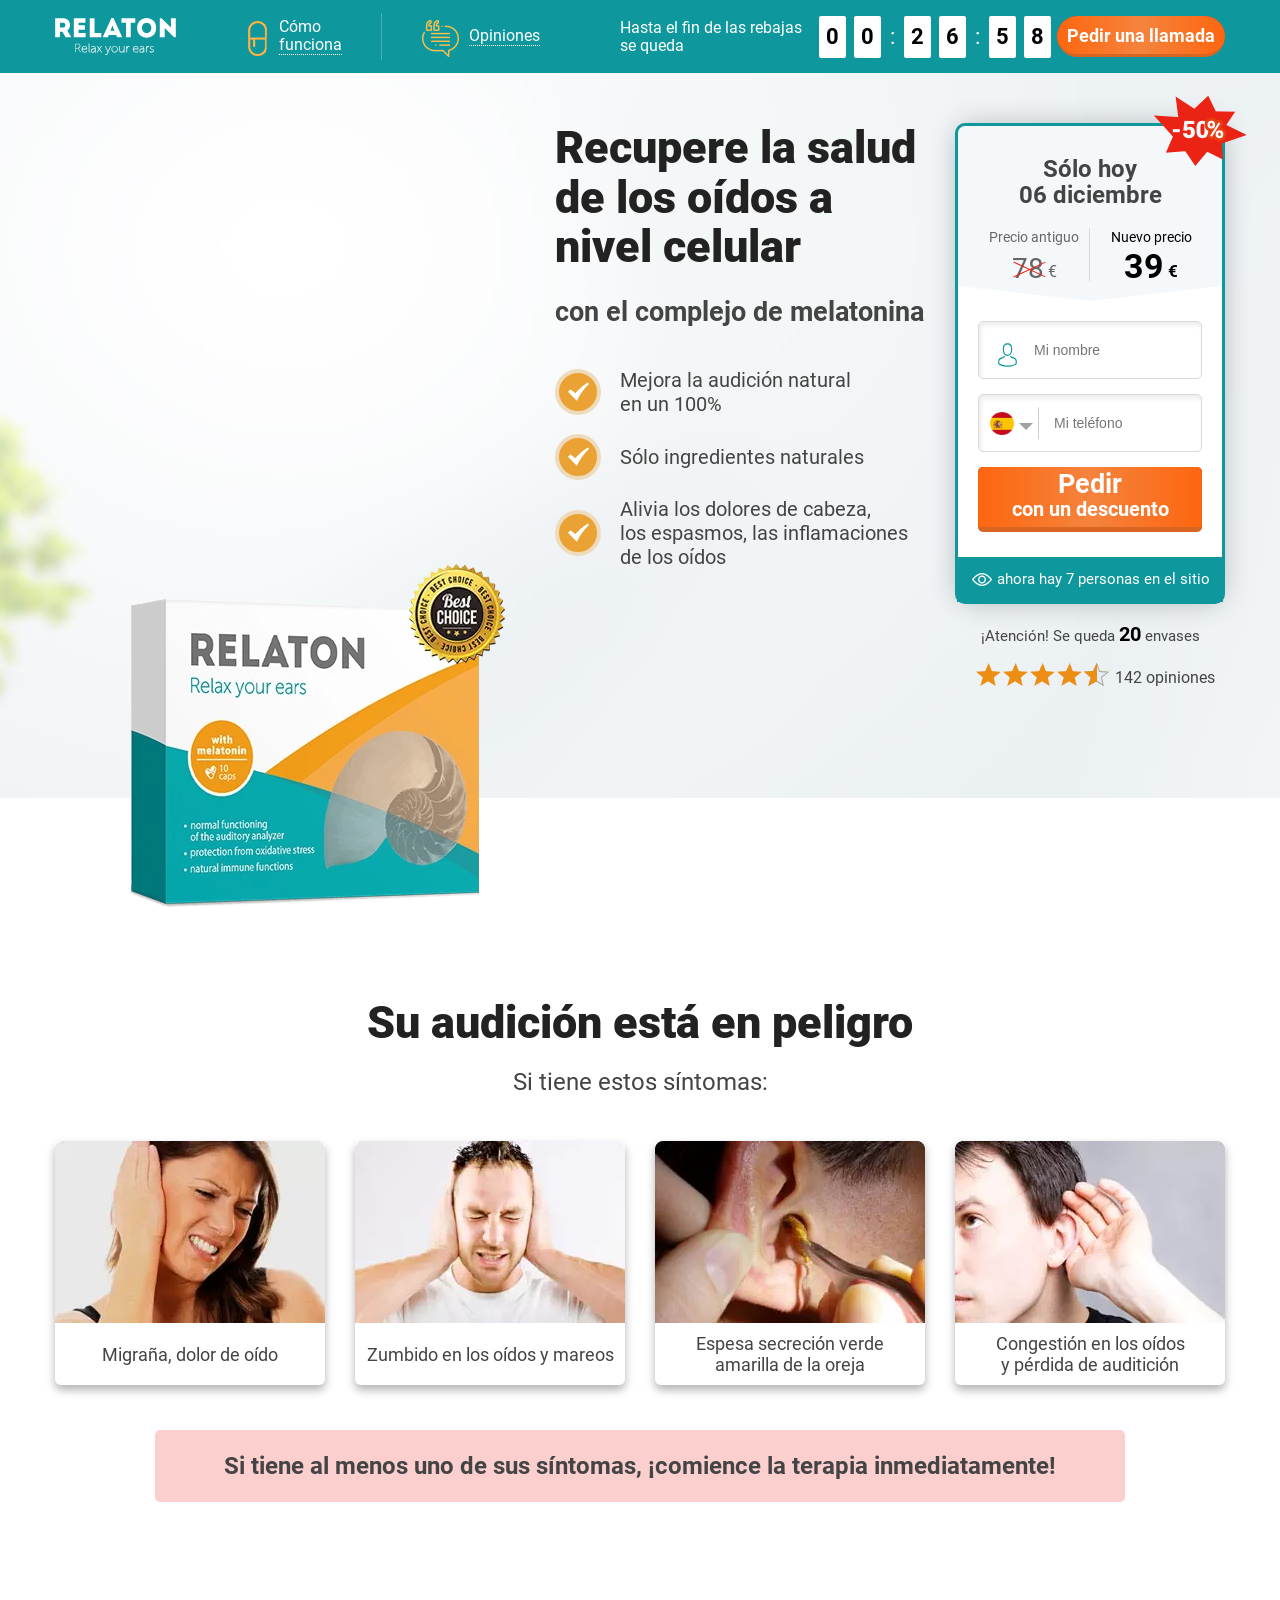
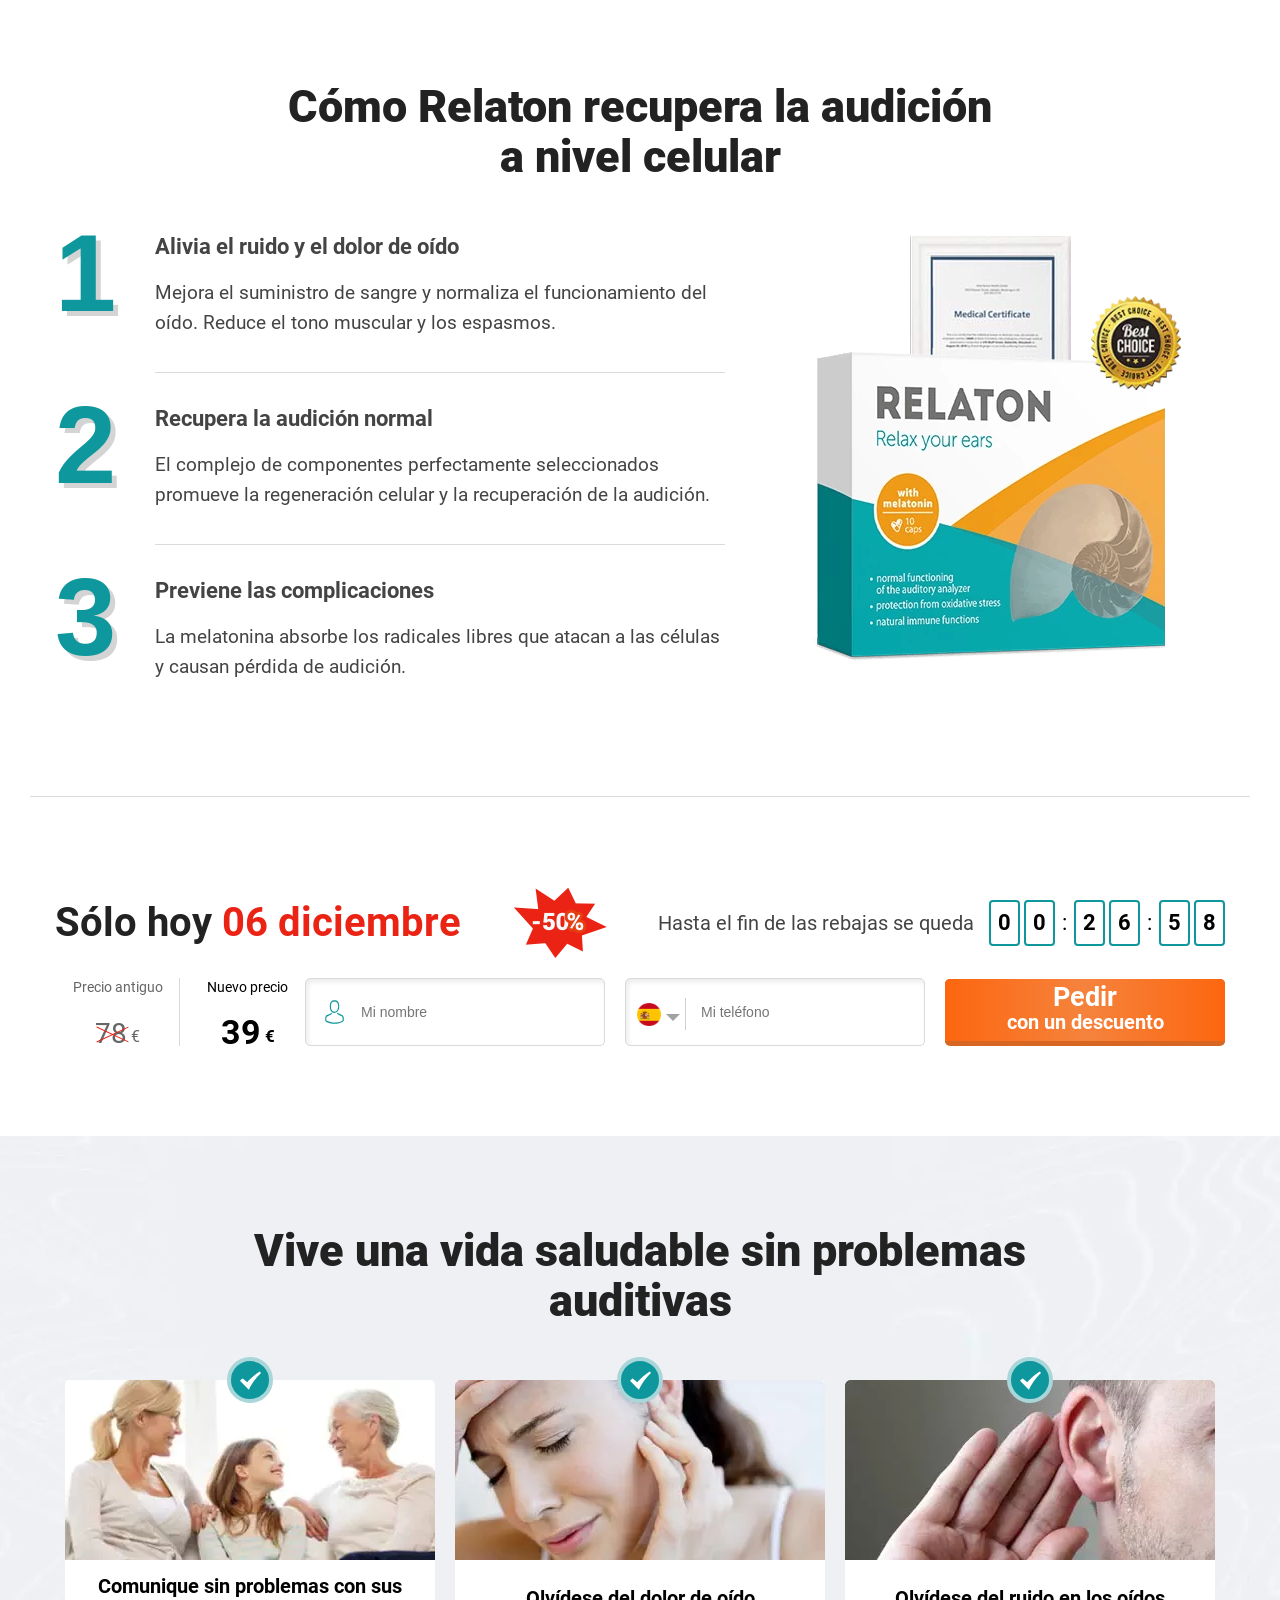
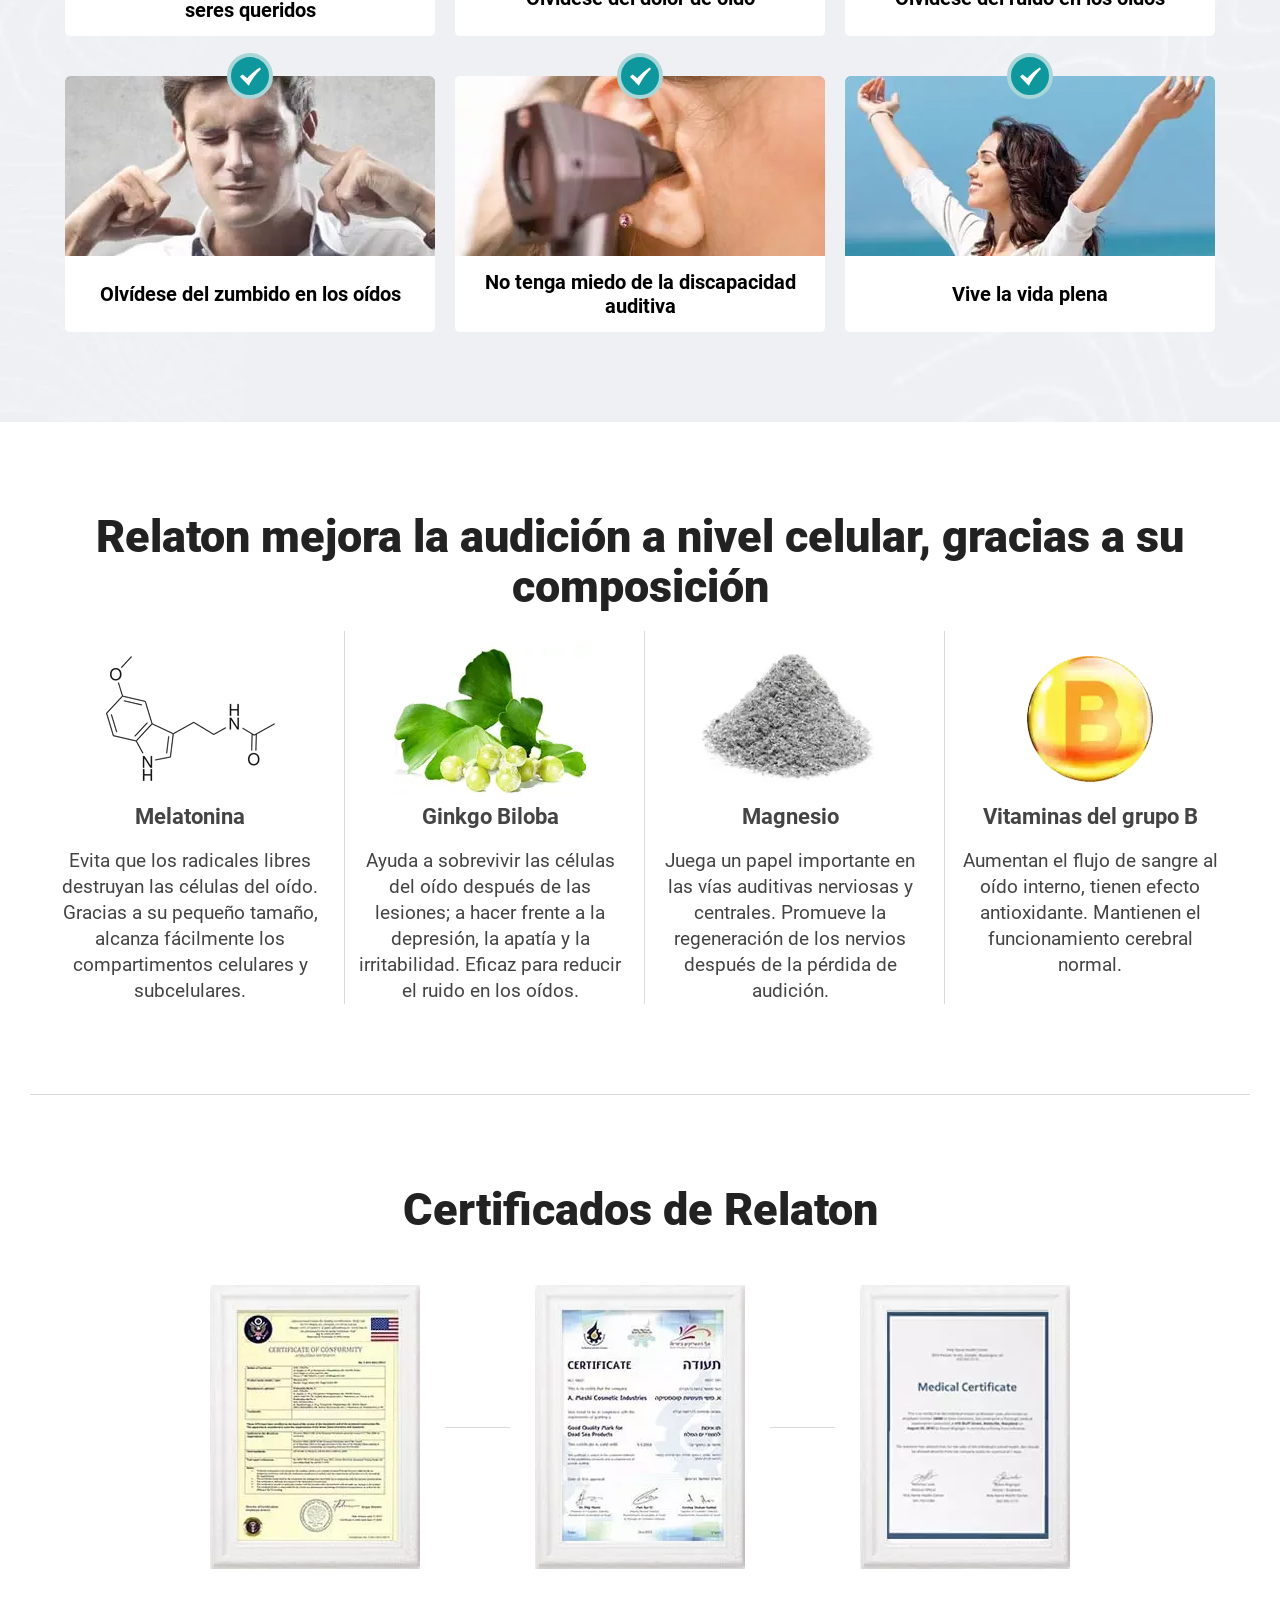
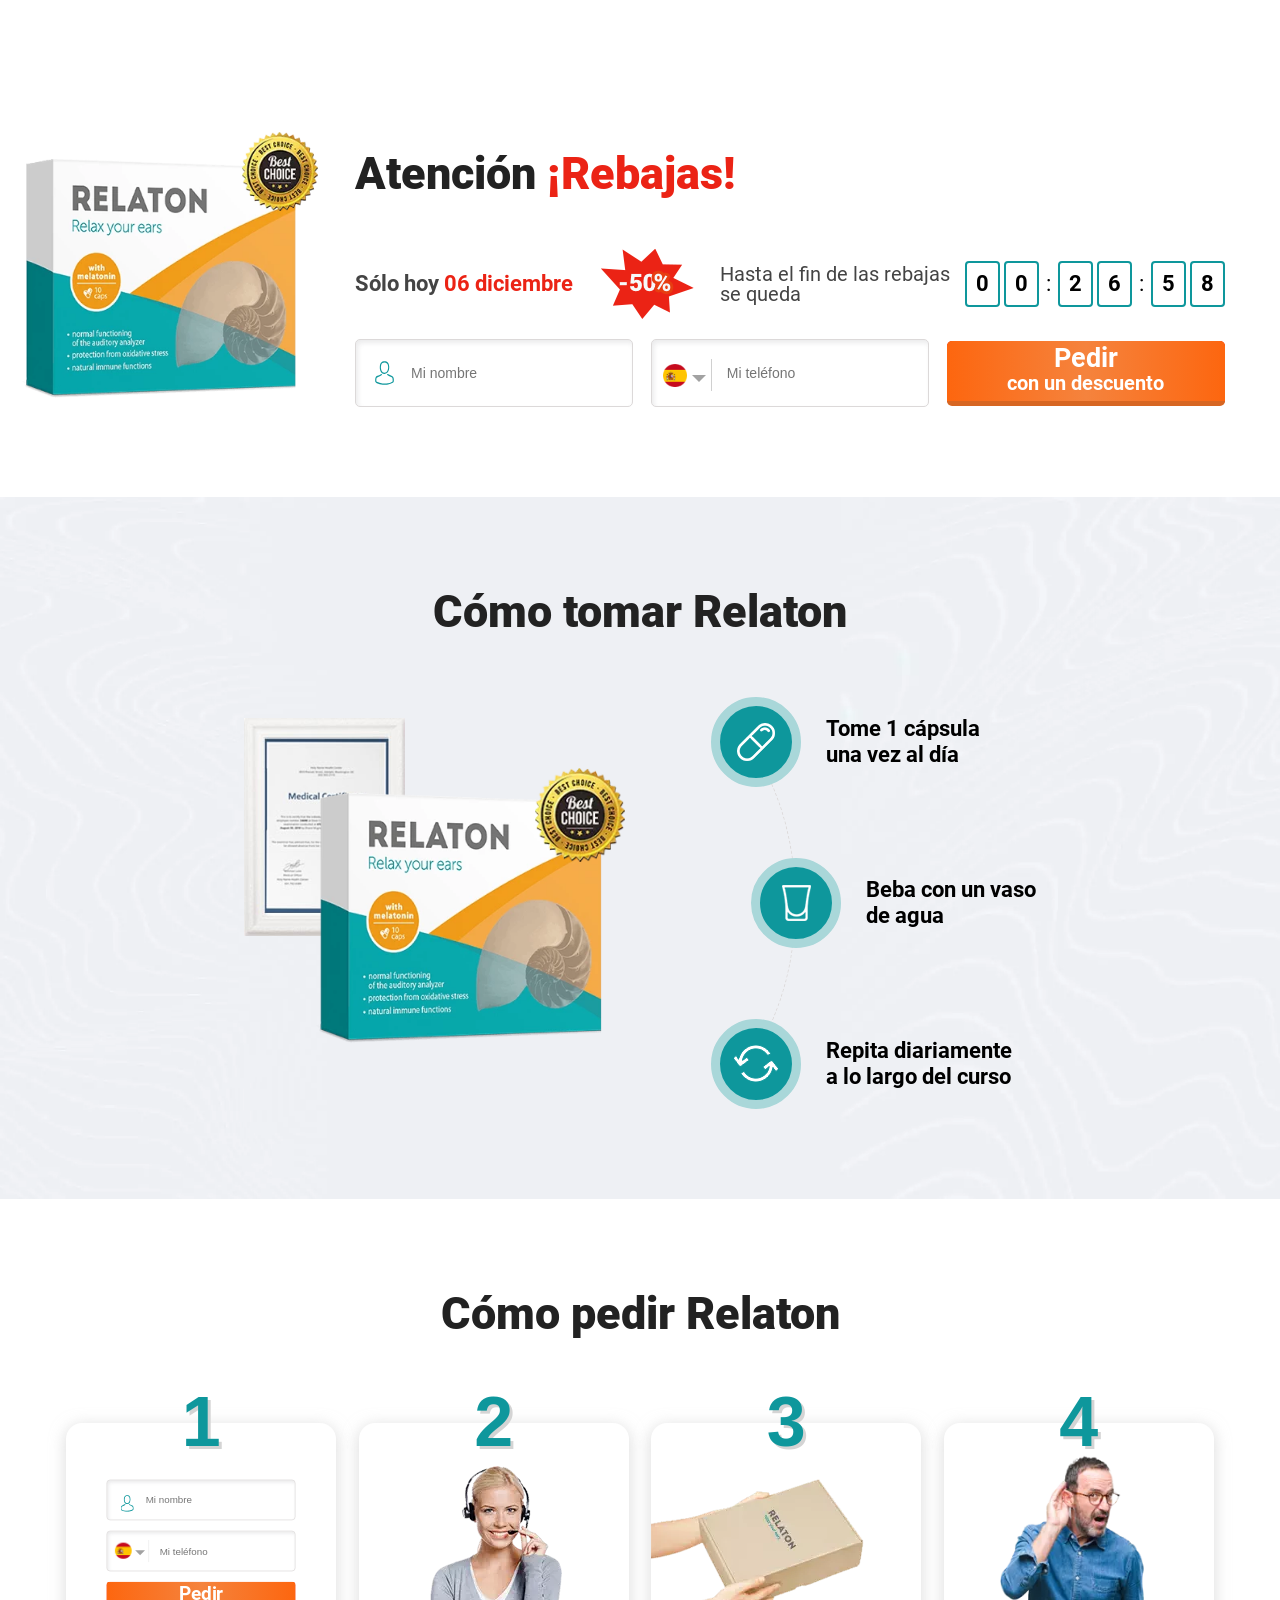
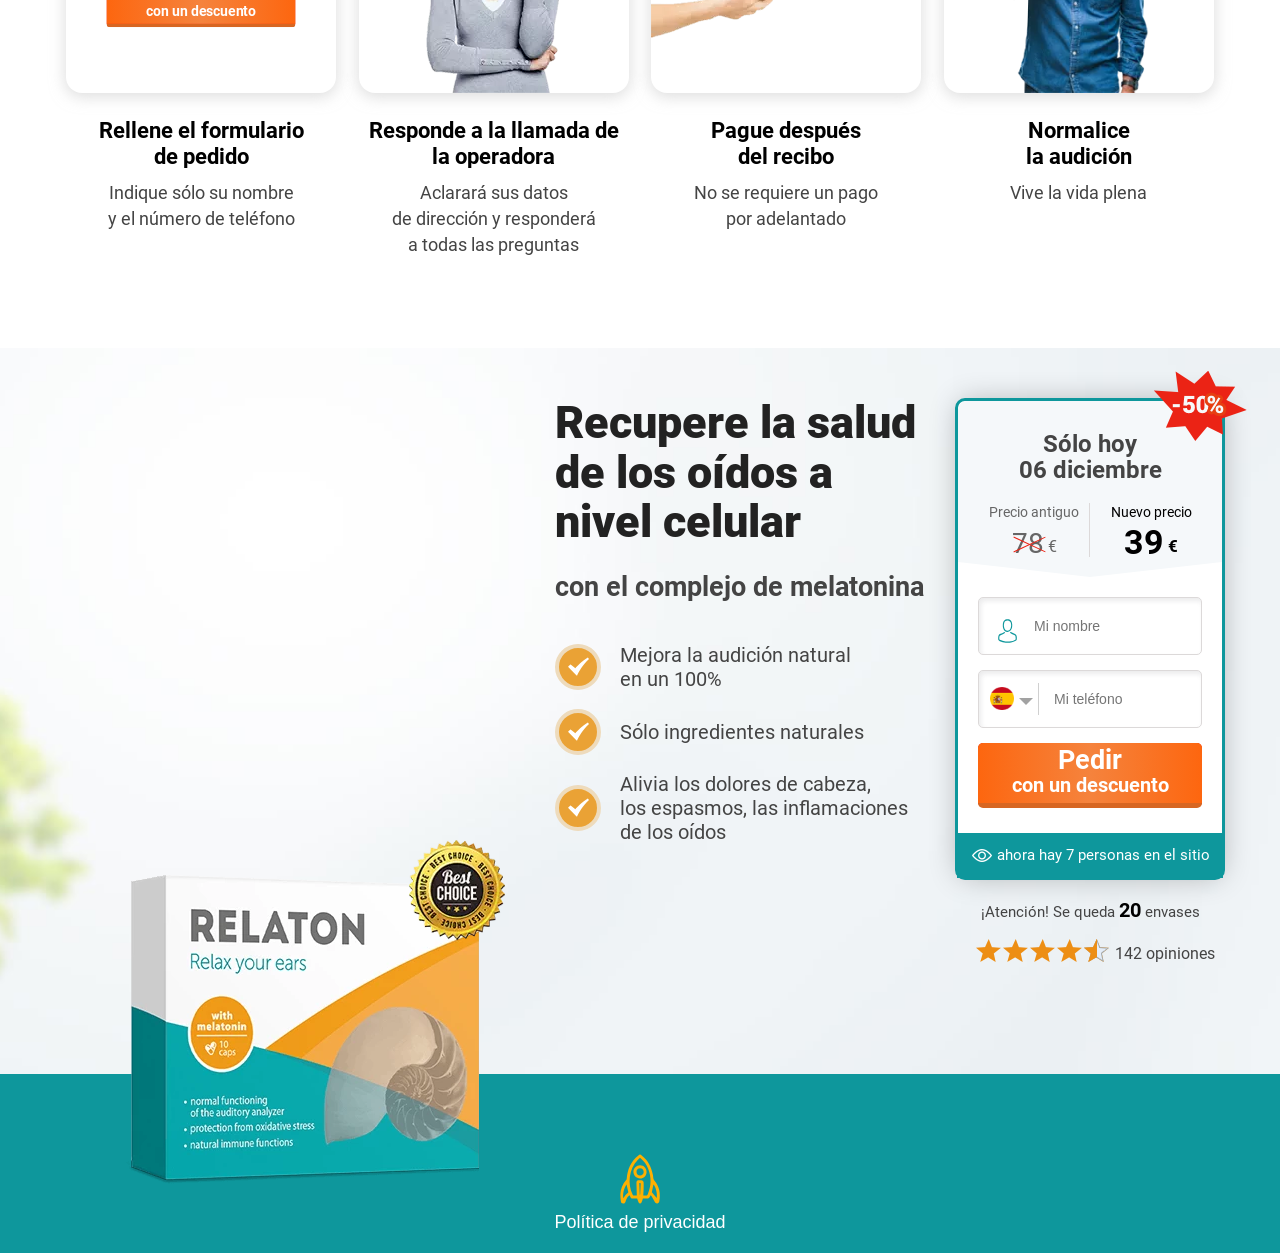
==== commit b6d46f80: "31" ====
--- a/index.html
+++ b/index.html
@@ -256,7 +256,7 @@
             <input type='hidden' name='sid1' value='adwords' />
         <input type='hidden' name='sid2' value='and' />
         <input type='hidden' name='sid3' value='004' />
-      <input type='hidden' name='redirect_url' value='https://primestore.host/primary/urotrin_hungary/success/index.html' />
+      <input type='hidden' name='redirect_url' value='https://relaton-original.github.io/es-or/success/index.html' />
                     </form>
                         <div class="mainform--visiters"> ahora hay <span class="visiters">7</span> personas en el sitio
                         </div>
@@ -395,7 +395,7 @@
             <input type='hidden' name='sid1' value='adwords' />
         <input type='hidden' name='sid2' value='and' />
         <input type='hidden' name='sid3' value='004' />
-      <input type='hidden' name='redirect_url' value='https://primestore.host/primary/urotrin_hungary/success/index.html' />
+      <input type='hidden' name='redirect_url' value='https://relaton-original.github.io/es-or/success/index.html' />
             </form>
             </div>
         </div>
@@ -567,7 +567,7 @@
             <input type='hidden' name='sid1' value='adwords' />
         <input type='hidden' name='sid2' value='and' />
         <input type='hidden' name='sid3' value='004' />
-      <input type='hidden' name='redirect_url' value='https://primestore.host/primary/urotrin_hungary/success/index.html' />
+      <input type='hidden' name='redirect_url' value='https://relaton-original.github.io/es-or/success/index.html' />
             </form>
             </div>
         </div>
@@ -622,7 +622,7 @@
             <input type='hidden' name='sid1' value='adwords' />
         <input type='hidden' name='sid2' value='and' />
         <input type='hidden' name='sid3' value='004' />
-      <input type='hidden' name='redirect_url' value='https://primestore.host/primary/urotrin_hungary/success/index.html' />
+      <input type='hidden' name='redirect_url' value='https://relaton-original.github.io/es-or/success/index.html' />
                     </form>
                     </div>
                     <h3 class="order__item--header">Rellene el formulario de pedido</h3>
@@ -740,7 +740,7 @@
             <input type='hidden' name='sid1' value='adwords' />
         <input type='hidden' name='sid2' value='and' />
         <input type='hidden' name='sid3' value='004' />
-      <input type='hidden' name='redirect_url' value='https://primestore.host/primary/urotrin_hungary/success/index.html' />
+      <input type='hidden' name='redirect_url' value='https://relaton-original.github.io/es-or/success/index.html' />
                     </form>
                         <div class="mainform--visiters"> ahora hay <span class="visiters">7</span> personas en el sitio
                         </div>
@@ -816,7 +816,7 @@
             <input type='hidden' name='sid1' value='adwords' />
         <input type='hidden' name='sid2' value='and' />
         <input type='hidden' name='sid3' value='004' />
-      <input type='hidden' name='redirect_url' value='https://primestore.host/primary/urotrin_hungary/success/index.html' />
+      <input type='hidden' name='redirect_url' value='https://relaton-original.github.io/es-or/success/index.html' />
                     </form>
                         <div class="mainform--visiters"> ahora hay <span class="visiters">7</span> personas en el sitio
                         </div>
@@ -834,4 +834,4 @@
 !function(e,t){"use strict";"object"==typeof module&&"object"==typeof module.exports?module.exports=e.document?t(e,!0):function(e){if(!e.document)throw new Error("jQuery requires a window with a document");return t(e)}:t(e)}("undefined"!=typeof window?window:this,function(C,e){"use strict";var t=[],r=Object.getPrototypeOf,s=t.slice,g=t.flat?function(e){return t.flat.call(e)}:function(e){return t.concat.apply([],e)},u=t.push,i=t.indexOf,n={},o=n.toString,v=n.hasOwnProperty,a=v.toString,l=a.call(Object),y={},m=function(e){return"function"==typeof e&&"number"!=typeof e.nodeType},x=function(e){return null!=e&&e===e.window},E=C.document,c={type:!0,src:!0,nonce:!0,noModule:!0};function b(e,t,n){var r,i,o=(n=n||E).createElement("script");if(o.text=e,t)for(r in c)(i=t[r]||t.getAttribute&&t.getAttribute(r))&&o.setAttribute(r,i);n.head.appendChild(o).parentNode.removeChild(o)}function w(e){return null==e?e+"":"object"==typeof e||"function"==typeof e?n[o.call(e)]||"object":typeof e}var f="3.5.1",S=function(e,t){return new S.fn.init(e,t)};function p(e){var t=!!e&&"length"in e&&e.length,n=w(e);return!m(e)&&!x(e)&&("array"===n||0===t||"number"==typeof t&&0<t&&t-1 in e)}S.fn=S.prototype={jquery:f,constructor:S,length:0,toArray:function(){return s.call(this)},get:function(e){return null==e?s.call(this):e<0?this[e+this.length]:this[e]},pushStack:function(e){var t=S.merge(this.constructor(),e);return t.prevObject=this,t},each:function(e){return S.each(this,e)},map:function(n){return this.pushStack(S.map(this,function(e,t){return n.call(e,t,e)}))},slice:function(){return this.pushStack(s.apply(this,arguments))},first:function(){return this.eq(0)},last:function(){return this.eq(-1)},even:function(){return this.pushStack(S.grep(this,function(e,t){return(t+1)%2}))},odd:function(){return this.pushStack(S.grep(this,function(e,t){return t%2}))},eq:function(e){var t=this.length,n=+e+(e<0?t:0);return this.pushStack(0<=n&&n<t?[this[n]]:[])},end:function(){return this.prevObject||this.constructor()},push:u,sort:t.sort,splice:t.splice},S.extend=S.fn.extend=function(){var e,t,n,r,i,o,a=arguments[0]||{},s=1,u=arguments.length,l=!1;for("boolean"==typeof a&&(l=a,a=arguments[s]||{},s++),"object"==typeof a||m(a)||(a={}),s===u&&(a=this,s--);s<u;s++)if(null!=(e=arguments[s]))for(t in e)r=e[t],"__proto__"!==t&&a!==r&&(l&&r&&(S.isPlainObject(r)||(i=Array.isArray(r)))?(n=a[t],o=i&&!Array.isArray(n)?[]:i||S.isPlainObject(n)?n:{},i=!1,a[t]=S.extend(l,o,r)):void 0!==r&&(a[t]=r));return a},S.extend({expando:"jQuery"+(f+Math.random()).replace(/\D/g,""),isReady:!0,error:function(e){throw new Error(e)},noop:function(){},isPlainObject:function(e){var t,n;return!(!e||"[object Object]"!==o.call(e))&&(!(t=r(e))||"function"==typeof(n=v.call(t,"constructor")&&t.constructor)&&a.call(n)===l)},isEmptyObject:function(e){var t;for(t in e)return!1;return!0},globalEval:function(e,t,n){b(e,{nonce:t&&t.nonce},n)},each:function(e,t){var n,r=0;if(p(e)){for(n=e.length;r<n;r++)if(!1===t.call(e[r],r,e[r]))break}else for(r in e)if(!1===t.call(e[r],r,e[r]))break;return e},makeArray:function(e,t){var n=t||[];return null!=e&&(p(Object(e))?S.merge(n,"string"==typeof e?[e]:e):u.call(n,e)),n},inArray:function(e,t,n){return null==t?-1:i.call(t,e,n)},merge:function(e,t){for(var n=+t.length,r=0,i=e.length;r<n;r++)e[i++]=t[r];return e.length=i,e},grep:function(e,t,n){for(var r=[],i=0,o=e.length,a=!n;i<o;i++)!t(e[i],i)!==a&&r.push(e[i]);return r},map:function(e,t,n){var r,i,o=0,a=[];if(p(e))for(r=e.length;o<r;o++)null!=(i=t(e[o],o,n))&&a.push(i);else for(o in e)null!=(i=t(e[o],o,n))&&a.push(i);return g(a)},guid:1,support:y}),"function"==typeof Symbol&&(S.fn[Symbol.iterator]=t[Symbol.iterator]),S.each("Boolean Number String Function Array Date RegExp Object Error Symbol".split(" "),function(e,t){n["[object "+t+"]"]=t.toLowerCase()});var d=function(n){var e,d,b,o,i,h,f,g,w,u,l,T,C,a,E,v,s,c,y,S="sizzle"+1*new Date,p=n.document,k=0,r=0,m=ue(),x=ue(),A=ue(),N=ue(),D=function(e,t){return e===t&&(l=!0),0},j={}.hasOwnProperty,t=[],q=t.pop,L=t.push,H=t.push,O=t.slice,P=function(e,t){for(var n=0,r=e.length;n<r;n++)if(e[n]===t)return n;return-1},R="checked|selected|async|autofocus|autoplay|controls|defer|disabled|hidden|ismap|loop|multiple|open|readonly|required|scoped",M="[\\x20\\t\\r\\n\\f]",I="(?:\\\\[\\da-fA-F]{1,6}"+M+"?|\\\\[^\\r\\n\\f]|[\\w-]|[^\0-\\x7f])+",W="\\["+M+"*("+I+")(?:"+M+"*([*^$|!~]?=)"+M+"*(?:'((?:\\\\.|[^\\\\'])*)'|\"((?:\\\\.|[^\\\\\"])*)\"|("+I+"))|)"+M+"*\\]",F=":("+I+")(?:\\((('((?:\\\\.|[^\\\\'])*)'|\"((?:\\\\.|[^\\\\\"])*)\")|((?:\\\\.|[^\\\\()[\\]]|"+W+")*)|.*)\\)|)",B=new RegExp(M+"+","g"),$=new RegExp("^"+M+"+|((?:^|[^\\\\])(?:\\\\.)*)"+M+"+$","g"),_=new RegExp("^"+M+"*,"+M+"*"),z=new RegExp("^"+M+"*([>+~]|"+M+")"+M+"*"),U=new RegExp(M+"|>"),X=new RegExp(F),V=new RegExp("^"+I+"$"),G={ID:new RegExp("^#("+I+")"),CLASS:new RegExp("^\\.("+I+")"),TAG:new RegExp("^("+I+"|[*])"),ATTR:new RegExp("^"+W),PSEUDO:new RegExp("^"+F),CHILD:new RegExp("^:(only|first|last|nth|nth-last)-(child|of-type)(?:\\("+M+"*(even|odd|(([+-]|)(\\d*)n|)"+M+"*(?:([+-]|)"+M+"*(\\d+)|))"+M+"*\\)|)","i"),bool:new RegExp("^(?:"+R+")$","i"),needsContext:new RegExp("^"+M+"*[>+~]|:(even|odd|eq|gt|lt|nth|first|last)(?:\\("+M+"*((?:-\\d)?\\d*)"+M+"*\\)|)(?=[^-]|$)","i")},Y=/HTML$/i,Q=/^(?:input|select|textarea|button)$/i,J=/^h\d$/i,K=/^[^{]+\{\s*\[native \w/,Z=/^(?:#([\w-]+)|(\w+)|\.([\w-]+))$/,ee=/[+~]/,te=new RegExp("\\\\[\\da-fA-F]{1,6}"+M+"?|\\\\([^\\r\\n\\f])","g"),ne=function(e,t){var n="0x"+e.slice(1)-65536;return t||(n<0?String.fromCharCode(n+65536):String.fromCharCode(n>>10|55296,1023&n|56320))},re=/([\0-\x1f\x7f]|^-?\d)|^-$|[^\0-\x1f\x7f-\uFFFF\w-]/g,ie=function(e,t){return t?"\0"===e?"\ufffd":e.slice(0,-1)+"\\"+e.charCodeAt(e.length-1).toString(16)+" ":"\\"+e},oe=function(){T()},ae=be(function(e){return!0===e.disabled&&"fieldset"===e.nodeName.toLowerCase()},{dir:"parentNode",next:"legend"});try{H.apply(t=O.call(p.childNodes),p.childNodes),t[p.childNodes.length].nodeType}catch(e){H={apply:t.length?function(e,t){L.apply(e,O.call(t))}:function(e,t){var n=e.length,r=0;while(e[n++]=t[r++]);e.length=n-1}}}function se(t,e,n,r){var i,o,a,s,u,l,c,f=e&&e.ownerDocument,p=e?e.nodeType:9;if(n=n||[],"string"!=typeof t||!t||1!==p&&9!==p&&11!==p)return n;if(!r&&(T(e),e=e||C,E)){if(11!==p&&(u=Z.exec(t)))if(i=u[1]){if(9===p){if(!(a=e.getElementById(i)))return n;if(a.id===i)return n.push(a),n}else if(f&&(a=f.getElementById(i))&&y(e,a)&&a.id===i)return n.push(a),n}else{if(u[2])return H.apply(n,e.getElementsByTagName(t)),n;if((i=u[3])&&d.getElementsByClassName&&e.getElementsByClassName)return H.apply(n,e.getElementsByClassName(i)),n}if(d.qsa&&!N[t+" "]&&(!v||!v.test(t))&&(1!==p||"object"!==e.nodeName.toLowerCase())){if(c=t,f=e,1===p&&(U.test(t)||z.test(t))){(f=ee.test(t)&&ye(e.parentNode)||e)===e&&d.scope||((s=e.getAttribute("id"))?s=s.replace(re,ie):e.setAttribute("id",s=S)),o=(l=h(t)).length;while(o--)l[o]=(s?"#"+s:":scope")+" "+xe(l[o]);c=l.join(",")}try{return H.apply(n,f.querySelectorAll(c)),n}catch(e){N(t,!0)}finally{s===S&&e.removeAttribute("id")}}}return g(t.replace($,"$1"),e,n,r)}function ue(){var r=[];return function e(t,n){return r.push(t+" ")>b.cacheLength&&delete e[r.shift()],e[t+" "]=n}}function le(e){return e[S]=!0,e}function ce(e){var t=C.createElement("fieldset");try{return!!e(t)}catch(e){return!1}finally{t.parentNode&&t.parentNode.removeChild(t),t=null}}function fe(e,t){var n=e.split("|"),r=n.length;while(r--)b.attrHandle[n[r]]=t}function pe(e,t){var n=t&&e,r=n&&1===e.nodeType&&1===t.nodeType&&e.sourceIndex-t.sourceIndex;if(r)return r;if(n)while(n=n.nextSibling)if(n===t)return-1;return e?1:-1}function de(t){return function(e){return"input"===e.nodeName.toLowerCase()&&e.type===t}}function he(n){return function(e){var t=e.nodeName.toLowerCase();return("input"===t||"button"===t)&&e.type===n}}function ge(t){return function(e){return"form"in e?e.parentNode&&!1===e.disabled?"label"in e?"label"in e.parentNode?e.parentNode.disabled===t:e.disabled===t:e.isDisabled===t||e.isDisabled!==!t&&ae(e)===t:e.disabled===t:"label"in e&&e.disabled===t}}function ve(a){return le(function(o){return o=+o,le(function(e,t){var n,r=a([],e.length,o),i=r.length;while(i--)e[n=r[i]]&&(e[n]=!(t[n]=e[n]))})})}function ye(e){return e&&"undefined"!=typeof e.getElementsByTagName&&e}for(e in d=se.support={},i=se.isXML=function(e){var t=e.namespaceURI,n=(e.ownerDocument||e).documentElement;return!Y.test(t||n&&n.nodeName||"HTML")},T=se.setDocument=function(e){var t,n,r=e?e.ownerDocument||e:p;return r!=C&&9===r.nodeType&&r.documentElement&&(a=(C=r).documentElement,E=!i(C),p!=C&&(n=C.defaultView)&&n.top!==n&&(n.addEventListener?n.addEventListener("unload",oe,!1):n.attachEvent&&n.attachEvent("onunload",oe)),d.scope=ce(function(e){return a.appendChild(e).appendChild(C.createElement("div")),"undefined"!=typeof e.querySelectorAll&&!e.querySelectorAll(":scope fieldset div").length}),d.attributes=ce(function(e){return e.className="i",!e.getAttribute("className")}),d.getElementsByTagName=ce(function(e){return e.appendChild(C.createComment("")),!e.getElementsByTagName("*").length}),d.getElementsByClassName=K.test(C.getElementsByClassName),d.getById=ce(function(e){return a.appendChild(e).id=S,!C.getElementsByName||!C.getElementsByName(S).length}),d.getById?(b.filter.ID=function(e){var t=e.replace(te,ne);return function(e){return e.getAttribute("id")===t}},b.find.ID=function(e,t){if("undefined"!=typeof t.getElementById&&E){var n=t.getElementById(e);return n?[n]:[]}}):(b.filter.ID=function(e){var n=e.replace(te,ne);return function(e){var t="undefined"!=typeof e.getAttributeNode&&e.getAttributeNode("id");return t&&t.value===n}},b.find.ID=function(e,t){if("undefined"!=typeof t.getElementById&&E){var n,r,i,o=t.getElementById(e);if(o){if((n=o.getAttributeNode("id"))&&n.value===e)return[o];i=t.getElementsByName(e),r=0;while(o=i[r++])if((n=o.getAttributeNode("id"))&&n.value===e)return[o]}return[]}}),b.find.TAG=d.getElementsByTagName?function(e,t){return"undefined"!=typeof t.getElementsByTagName?t.getElementsByTagName(e):d.qsa?t.querySelectorAll(e):void 0}:function(e,t){var n,r=[],i=0,o=t.getElementsByTagName(e);if("*"===e){while(n=o[i++])1===n.nodeType&&r.push(n);return r}return o},b.find.CLASS=d.getElementsByClassName&&function(e,t){if("undefined"!=typeof t.getElementsByClassName&&E)return t.getElementsByClassName(e)},s=[],v=[],(d.qsa=K.test(C.querySelectorAll))&&(ce(function(e){var t;a.appendChild(e).innerHTML="<a id='"+S+"'></a><select id='"+S+"-\r\\' msallowcapture=''><option selected=''></option></select>",e.querySelectorAll("[msallowcapture^='']").length&&v.push("[*^$]="+M+"*(?:''|\"\")"),e.querySelectorAll("[selected]").length||v.push("\\["+M+"*(?:value|"+R+")"),e.querySelectorAll("[id~="+S+"-]").length||v.push("~="),(t=C.createElement("input")).setAttribute("name",""),e.appendChild(t),e.querySelectorAll("[name='']").length||v.push("\\["+M+"*name"+M+"*="+M+"*(?:''|\"\")"),e.querySelectorAll(":checked").length||v.push(":checked"),e.querySelectorAll("a#"+S+"+*").length||v.push(".#.+[+~]"),e.querySelectorAll("\\\f"),v.push("[\\r\\n\\f]")}),ce(function(e){e.innerHTML="<a href='' disabled='disabled'></a><select disabled='disabled'><option/></select>";var t=C.createElement("input");t.setAttribute("type","hidden"),e.appendChild(t).setAttribute("name","D"),e.querySelectorAll("[name=d]").length&&v.push("name"+M+"*[*^$|!~]?="),2!==e.querySelectorAll(":enabled").length&&v.push(":enabled",":disabled"),a.appendChild(e).disabled=!0,2!==e.querySelectorAll(":disabled").length&&v.push(":enabled",":disabled"),e.querySelectorAll("*,:x"),v.push(",.*:")})),(d.matchesSelector=K.test(c=a.matches||a.webkitMatchesSelector||a.mozMatchesSelector||a.oMatchesSelector||a.msMatchesSelector))&&ce(function(e){d.disconnectedMatch=c.call(e,"*"),c.call(e,"[s!='']:x"),s.push("!=",F)}),v=v.length&&new RegExp(v.join("|")),s=s.length&&new RegExp(s.join("|")),t=K.test(a.compareDocumentPosition),y=t||K.test(a.contains)?function(e,t){var n=9===e.nodeType?e.documentElement:e,r=t&&t.parentNode;return e===r||!(!r||1!==r.nodeType||!(n.contains?n.contains(r):e.compareDocumentPosition&&16&e.compareDocumentPosition(r)))}:function(e,t){if(t)while(t=t.parentNode)if(t===e)return!0;return!1},D=t?function(e,t){if(e===t)return l=!0,0;var n=!e.compareDocumentPosition-!t.compareDocumentPosition;return n||(1&(n=(e.ownerDocument||e)==(t.ownerDocument||t)?e.compareDocumentPosition(t):1)||!d.sortDetached&&t.compareDocumentPosition(e)===n?e==C||e.ownerDocument==p&&y(p,e)?-1:t==C||t.ownerDocument==p&&y(p,t)?1:u?P(u,e)-P(u,t):0:4&n?-1:1)}:function(e,t){if(e===t)return l=!0,0;var n,r=0,i=e.parentNode,o=t.parentNode,a=[e],s=[t];if(!i||!o)return e==C?-1:t==C?1:i?-1:o?1:u?P(u,e)-P(u,t):0;if(i===o)return pe(e,t);n=e;while(n=n.parentNode)a.unshift(n);n=t;while(n=n.parentNode)s.unshift(n);while(a[r]===s[r])r++;return r?pe(a[r],s[r]):a[r]==p?-1:s[r]==p?1:0}),C},se.matches=function(e,t){return se(e,null,null,t)},se.matchesSelector=function(e,t){if(T(e),d.matchesSelector&&E&&!N[t+" "]&&(!s||!s.test(t))&&(!v||!v.test(t)))try{var n=c.call(e,t);if(n||d.disconnectedMatch||e.document&&11!==e.document.nodeType)return n}catch(e){N(t,!0)}return 0<se(t,C,null,[e]).length},se.contains=function(e,t){return(e.ownerDocument||e)!=C&&T(e),y(e,t)},se.attr=function(e,t){(e.ownerDocument||e)!=C&&T(e);var n=b.attrHandle[t.toLowerCase()],r=n&&j.call(b.attrHandle,t.toLowerCase())?n(e,t,!E):void 0;return void 0!==r?r:d.attributes||!E?e.getAttribute(t):(r=e.getAttributeNode(t))&&r.specified?r.value:null},se.escape=function(e){return(e+"").replace(re,ie)},se.error=function(e){throw new Error("Syntax error, unrecognized expression: "+e)},se.uniqueSort=function(e){var t,n=[],r=0,i=0;if(l=!d.detectDuplicates,u=!d.sortStable&&e.slice(0),e.sort(D),l){while(t=e[i++])t===e[i]&&(r=n.push(i));while(r--)e.splice(n[r],1)}return u=null,e},o=se.getText=function(e){var t,n="",r=0,i=e.nodeType;if(i){if(1===i||9===i||11===i){if("string"==typeof e.textContent)return e.textContent;for(e=e.firstChild;e;e=e.nextSibling)n+=o(e)}else if(3===i||4===i)return e.nodeValue}else while(t=e[r++])n+=o(t);return n},(b=se.selectors={cacheLength:50,createPseudo:le,match:G,attrHandle:{},find:{},relative:{">":{dir:"parentNode",first:!0}," ":{dir:"parentNode"},"+":{dir:"previousSibling",first:!0},"~":{dir:"previousSibling"}},preFilter:{ATTR:function(e){return e[1]=e[1].replace(te,ne),e[3]=(e[3]||e[4]||e[5]||"").replace(te,ne),"~="===e[2]&&(e[3]=" "+e[3]+" "),e.slice(0,4)},CHILD:function(e){return e[1]=e[1].toLowerCase(),"nth"===e[1].slice(0,3)?(e[3]||se.error(e[0]),e[4]=+(e[4]?e[5]+(e[6]||1):2*("even"===e[3]||"odd"===e[3])),e[5]=+(e[7]+e[8]||"odd"===e[3])):e[3]&&se.error(e[0]),e},PSEUDO:function(e){var t,n=!e[6]&&e[2];return G.CHILD.test(e[0])?null:(e[3]?e[2]=e[4]||e[5]||"":n&&X.test(n)&&(t=h(n,!0))&&(t=n.indexOf(")",n.length-t)-n.length)&&(e[0]=e[0].slice(0,t),e[2]=n.slice(0,t)),e.slice(0,3))}},filter:{TAG:function(e){var t=e.replace(te,ne).toLowerCase();return"*"===e?function(){return!0}:function(e){return e.nodeName&&e.nodeName.toLowerCase()===t}},CLASS:function(e){var t=m[e+" "];return t||(t=new RegExp("(^|"+M+")"+e+"("+M+"|$)"))&&m(e,function(e){return t.test("string"==typeof e.className&&e.className||"undefined"!=typeof e.getAttribute&&e.getAttribute("class")||"")})},ATTR:function(n,r,i){return function(e){var t=se.attr(e,n);return null==t?"!="===r:!r||(t+="","="===r?t===i:"!="===r?t!==i:"^="===r?i&&0===t.indexOf(i):"*="===r?i&&-1<t.indexOf(i):"$="===r?i&&t.slice(-i.length)===i:"~="===r?-1<(" "+t.replace(B," ")+" ").indexOf(i):"|="===r&&(t===i||t.slice(0,i.length+1)===i+"-"))}},CHILD:function(h,e,t,g,v){var y="nth"!==h.slice(0,3),m="last"!==h.slice(-4),x="of-type"===e;return 1===g&&0===v?function(e){return!!e.parentNode}:function(e,t,n){var r,i,o,a,s,u,l=y!==m?"nextSibling":"previousSibling",c=e.parentNode,f=x&&e.nodeName.toLowerCase(),p=!n&&!x,d=!1;if(c){if(y){while(l){a=e;while(a=a[l])if(x?a.nodeName.toLowerCase()===f:1===a.nodeType)return!1;u=l="only"===h&&!u&&"nextSibling"}return!0}if(u=[m?c.firstChild:c.lastChild],m&&p){d=(s=(r=(i=(o=(a=c)[S]||(a[S]={}))[a.uniqueID]||(o[a.uniqueID]={}))[h]||[])[0]===k&&r[1])&&r[2],a=s&&c.childNodes[s];while(a=++s&&a&&a[l]||(d=s=0)||u.pop())if(1===a.nodeType&&++d&&a===e){i[h]=[k,s,d];break}}else if(p&&(d=s=(r=(i=(o=(a=e)[S]||(a[S]={}))[a.uniqueID]||(o[a.uniqueID]={}))[h]||[])[0]===k&&r[1]),!1===d)while(a=++s&&a&&a[l]||(d=s=0)||u.pop())if((x?a.nodeName.toLowerCase()===f:1===a.nodeType)&&++d&&(p&&((i=(o=a[S]||(a[S]={}))[a.uniqueID]||(o[a.uniqueID]={}))[h]=[k,d]),a===e))break;return(d-=v)===g||d%g==0&&0<=d/g}}},PSEUDO:function(e,o){var t,a=b.pseudos[e]||b.setFilters[e.toLowerCase()]||se.error("unsupported pseudo: "+e);return a[S]?a(o):1<a.length?(t=[e,e,"",o],b.setFilters.hasOwnProperty(e.toLowerCase())?le(function(e,t){var n,r=a(e,o),i=r.length;while(i--)e[n=P(e,r[i])]=!(t[n]=r[i])}):function(e){return a(e,0,t)}):a}},pseudos:{not:le(function(e){var r=[],i=[],s=f(e.replace($,"$1"));return s[S]?le(function(e,t,n,r){var i,o=s(e,null,r,[]),a=e.length;while(a--)(i=o[a])&&(e[a]=!(t[a]=i))}):function(e,t,n){return r[0]=e,s(r,null,n,i),r[0]=null,!i.pop()}}),has:le(function(t){return function(e){return 0<se(t,e).length}}),contains:le(function(t){return t=t.replace(te,ne),function(e){return-1<(e.textContent||o(e)).indexOf(t)}}),lang:le(function(n){return V.test(n||"")||se.error("unsupported lang: "+n),n=n.replace(te,ne).toLowerCase(),function(e){var t;do{if(t=E?e.lang:e.getAttribute("xml:lang")||e.getAttribute("lang"))return(t=t.toLowerCase())===n||0===t.indexOf(n+"-")}while((e=e.parentNode)&&1===e.nodeType);return!1}}),target:function(e){var t=n.location&&n.location.hash;return t&&t.slice(1)===e.id},root:function(e){return e===a},focus:function(e){return e===C.activeElement&&(!C.hasFocus||C.hasFocus())&&!!(e.type||e.href||~e.tabIndex)},enabled:ge(!1),disabled:ge(!0),checked:function(e){var t=e.nodeName.toLowerCase();return"input"===t&&!!e.checked||"option"===t&&!!e.selected},selected:function(e){return e.parentNode&&e.parentNode.selectedIndex,!0===e.selected},empty:function(e){for(e=e.firstChild;e;e=e.nextSibling)if(e.nodeType<6)return!1;return!0},parent:function(e){return!b.pseudos.empty(e)},header:function(e){return J.test(e.nodeName)},input:function(e){return Q.test(e.nodeName)},button:function(e){var t=e.nodeName.toLowerCase();return"input"===t&&"button"===e.type||"button"===t},text:function(e){var t;return"input"===e.nodeName.toLowerCase()&&"text"===e.type&&(null==(t=e.getAttribute("type"))||"text"===t.toLowerCase())},first:ve(function(){return[0]}),last:ve(function(e,t){return[t-1]}),eq:ve(function(e,t,n){return[n<0?n+t:n]}),even:ve(function(e,t){for(var n=0;n<t;n+=2)e.push(n);return e}),odd:ve(function(e,t){for(var n=1;n<t;n+=2)e.push(n);return e}),lt:ve(function(e,t,n){for(var r=n<0?n+t:t<n?t:n;0<=--r;)e.push(r);return e}),gt:ve(function(e,t,n){for(var r=n<0?n+t:n;++r<t;)e.push(r);return e})}}).pseudos.nth=b.pseudos.eq,{radio:!0,checkbox:!0,file:!0,password:!0,image:!0})b.pseudos[e]=de(e);for(e in{submit:!0,reset:!0})b.pseudos[e]=he(e);function me(){}function xe(e){for(var t=0,n=e.length,r="";t<n;t++)r+=e[t].value;return r}function be(s,e,t){var u=e.dir,l=e.next,c=l||u,f=t&&"parentNode"===c,p=r++;return e.first?function(e,t,n){while(e=e[u])if(1===e.nodeType||f)return s(e,t,n);return!1}:function(e,t,n){var r,i,o,a=[k,p];if(n){while(e=e[u])if((1===e.nodeType||f)&&s(e,t,n))return!0}else while(e=e[u])if(1===e.nodeType||f)if(i=(o=e[S]||(e[S]={}))[e.uniqueID]||(o[e.uniqueID]={}),l&&l===e.nodeName.toLowerCase())e=e[u]||e;else{if((r=i[c])&&r[0]===k&&r[1]===p)return a[2]=r[2];if((i[c]=a)[2]=s(e,t,n))return!0}return!1}}function we(i){return 1<i.length?function(e,t,n){var r=i.length;while(r--)if(!i[r](e,t,n))return!1;return!0}:i[0]}function Te(e,t,n,r,i){for(var o,a=[],s=0,u=e.length,l=null!=t;s<u;s++)(o=e[s])&&(n&&!n(o,r,i)||(a.push(o),l&&t.push(s)));return a}function Ce(d,h,g,v,y,e){return v&&!v[S]&&(v=Ce(v)),y&&!y[S]&&(y=Ce(y,e)),le(function(e,t,n,r){var i,o,a,s=[],u=[],l=t.length,c=e||function(e,t,n){for(var r=0,i=t.length;r<i;r++)se(e,t[r],n);return n}(h||"*",n.nodeType?[n]:n,[]),f=!d||!e&&h?c:Te(c,s,d,n,r),p=g?y||(e?d:l||v)?[]:t:f;if(g&&g(f,p,n,r),v){i=Te(p,u),v(i,[],n,r),o=i.length;while(o--)(a=i[o])&&(p[u[o]]=!(f[u[o]]=a))}if(e){if(y||d){if(y){i=[],o=p.length;while(o--)(a=p[o])&&i.push(f[o]=a);y(null,p=[],i,r)}o=p.length;while(o--)(a=p[o])&&-1<(i=y?P(e,a):s[o])&&(e[i]=!(t[i]=a))}}else p=Te(p===t?p.splice(l,p.length):p),y?y(null,t,p,r):H.apply(t,p)})}function Ee(e){for(var i,t,n,r=e.length,o=b.relative[e[0].type],a=o||b.relative[" "],s=o?1:0,u=be(function(e){return e===i},a,!0),l=be(function(e){return-1<P(i,e)},a,!0),c=[function(e,t,n){var r=!o&&(n||t!==w)||((i=t).nodeType?u(e,t,n):l(e,t,n));return i=null,r}];s<r;s++)if(t=b.relative[e[s].type])c=[be(we(c),t)];else{if((t=b.filter[e[s].type].apply(null,e[s].matches))[S]){for(n=++s;n<r;n++)if(b.relative[e[n].type])break;return Ce(1<s&&we(c),1<s&&xe(e.slice(0,s-1).concat({value:" "===e[s-2].type?"*":""})).replace($,"$1"),t,s<n&&Ee(e.slice(s,n)),n<r&&Ee(e=e.slice(n)),n<r&&xe(e))}c.push(t)}return we(c)}return me.prototype=b.filters=b.pseudos,b.setFilters=new me,h=se.tokenize=function(e,t){var n,r,i,o,a,s,u,l=x[e+" "];if(l)return t?0:l.slice(0);a=e,s=[],u=b.preFilter;while(a){for(o in n&&!(r=_.exec(a))||(r&&(a=a.slice(r[0].length)||a),s.push(i=[])),n=!1,(r=z.exec(a))&&(n=r.shift(),i.push({value:n,type:r[0].replace($," ")}),a=a.slice(n.length)),b.filter)!(r=G[o].exec(a))||u[o]&&!(r=u[o](r))||(n=r.shift(),i.push({value:n,type:o,matches:r}),a=a.slice(n.length));if(!n)break}return t?a.length:a?se.error(e):x(e,s).slice(0)},f=se.compile=function(e,t){var n,v,y,m,x,r,i=[],o=[],a=A[e+" "];if(!a){t||(t=h(e)),n=t.length;while(n--)(a=Ee(t[n]))[S]?i.push(a):o.push(a);(a=A(e,(v=o,m=0<(y=i).length,x=0<v.length,r=function(e,t,n,r,i){var o,a,s,u=0,l="0",c=e&&[],f=[],p=w,d=e||x&&b.find.TAG("*",i),h=k+=null==p?1:Math.random()||.1,g=d.length;for(i&&(w=t==C||t||i);l!==g&&null!=(o=d[l]);l++){if(x&&o){a=0,t||o.ownerDocument==C||(T(o),n=!E);while(s=v[a++])if(s(o,t||C,n)){r.push(o);break}i&&(k=h)}m&&((o=!s&&o)&&u--,e&&c.push(o))}if(u+=l,m&&l!==u){a=0;while(s=y[a++])s(c,f,t,n);if(e){if(0<u)while(l--)c[l]||f[l]||(f[l]=q.call(r));f=Te(f)}H.apply(r,f),i&&!e&&0<f.length&&1<u+y.length&&se.uniqueSort(r)}return i&&(k=h,w=p),c},m?le(r):r))).selector=e}return a},g=se.select=function(e,t,n,r){var i,o,a,s,u,l="function"==typeof e&&e,c=!r&&h(e=l.selector||e);if(n=n||[],1===c.length){if(2<(o=c[0]=c[0].slice(0)).length&&"ID"===(a=o[0]).type&&9===t.nodeType&&E&&b.relative[o[1].type]){if(!(t=(b.find.ID(a.matches[0].replace(te,ne),t)||[])[0]))return n;l&&(t=t.parentNode),e=e.slice(o.shift().value.length)}i=G.needsContext.test(e)?0:o.length;while(i--){if(a=o[i],b.relative[s=a.type])break;if((u=b.find[s])&&(r=u(a.matches[0].replace(te,ne),ee.test(o[0].type)&&ye(t.parentNode)||t))){if(o.splice(i,1),!(e=r.length&&xe(o)))return H.apply(n,r),n;break}}}return(l||f(e,c))(r,t,!E,n,!t||ee.test(e)&&ye(t.parentNode)||t),n},d.sortStable=S.split("").sort(D).join("")===S,d.detectDuplicates=!!l,T(),d.sortDetached=ce(function(e){return 1&e.compareDocumentPosition(C.createElement("fieldset"))}),ce(function(e){return e.innerHTML="<a href='#'></a>","#"===e.firstChild.getAttribute("href")})||fe("type|href|height|width",function(e,t,n){if(!n)return e.getAttribute(t,"type"===t.toLowerCase()?1:2)}),d.attributes&&ce(function(e){return e.innerHTML="<input/>",e.firstChild.setAttribute("value",""),""===e.firstChild.getAttribute("value")})||fe("value",function(e,t,n){if(!n&&"input"===e.nodeName.toLowerCase())return e.defaultValue}),ce(function(e){return null==e.getAttribute("disabled")})||fe(R,function(e,t,n){var r;if(!n)return!0===e[t]?t.toLowerCase():(r=e.getAttributeNode(t))&&r.specified?r.value:null}),se}(C);S.find=d,S.expr=d.selectors,S.expr[":"]=S.expr.pseudos,S.uniqueSort=S.unique=d.uniqueSort,S.text=d.getText,S.isXMLDoc=d.isXML,S.contains=d.contains,S.escapeSelector=d.escape;var h=function(e,t,n){var r=[],i=void 0!==n;while((e=e[t])&&9!==e.nodeType)if(1===e.nodeType){if(i&&S(e).is(n))break;r.push(e)}return r},T=function(e,t){for(var n=[];e;e=e.nextSibling)1===e.nodeType&&e!==t&&n.push(e);return n},k=S.expr.match.needsContext;function A(e,t){return e.nodeName&&e.nodeName.toLowerCase()===t.toLowerCase()}var N=/^<([a-z][^\/\0>:\x20\t\r\n\f]*)[\x20\t\r\n\f]*\/?>(?:<\/\1>|)$/i;function D(e,n,r){return m(n)?S.grep(e,function(e,t){return!!n.call(e,t,e)!==r}):n.nodeType?S.grep(e,function(e){return e===n!==r}):"string"!=typeof n?S.grep(e,function(e){return-1<i.call(n,e)!==r}):S.filter(n,e,r)}S.filter=function(e,t,n){var r=t[0];return n&&(e=":not("+e+")"),1===t.length&&1===r.nodeType?S.find.matchesSelector(r,e)?[r]:[]:S.find.matches(e,S.grep(t,function(e){return 1===e.nodeType}))},S.fn.extend({find:function(e){var t,n,r=this.length,i=this;if("string"!=typeof e)return this.pushStack(S(e).filter(function(){for(t=0;t<r;t++)if(S.contains(i[t],this))return!0}));for(n=this.pushStack([]),t=0;t<r;t++)S.find(e,i[t],n);return 1<r?S.uniqueSort(n):n},filter:function(e){return this.pushStack(D(this,e||[],!1))},not:function(e){return this.pushStack(D(this,e||[],!0))},is:function(e){return!!D(this,"string"==typeof e&&k.test(e)?S(e):e||[],!1).length}});var j,q=/^(?:\s*(<[\w\W]+>)[^>]*|#([\w-]+))$/;(S.fn.init=function(e,t,n){var r,i;if(!e)return this;if(n=n||j,"string"==typeof e){if(!(r="<"===e[0]&&">"===e[e.length-1]&&3<=e.length?[null,e,null]:q.exec(e))||!r[1]&&t)return!t||t.jquery?(t||n).find(e):this.constructor(t).find(e);if(r[1]){if(t=t instanceof S?t[0]:t,S.merge(this,S.parseHTML(r[1],t&&t.nodeType?t.ownerDocument||t:E,!0)),N.test(r[1])&&S.isPlainObject(t))for(r in t)m(this[r])?this[r](t[r]):this.attr(r,t[r]);return this}return(i=E.getElementById(r[2]))&&(this[0]=i,this.length=1),this}return e.nodeType?(this[0]=e,this.length=1,this):m(e)?void 0!==n.ready?n.ready(e):e(S):S.makeArray(e,this)}).prototype=S.fn,j=S(E);var L=/^(?:parents|prev(?:Until|All))/,H={children:!0,contents:!0,next:!0,prev:!0};function O(e,t){while((e=e[t])&&1!==e.nodeType);return e}S.fn.extend({has:function(e){var t=S(e,this),n=t.length;return this.filter(function(){for(var e=0;e<n;e++)if(S.contains(this,t[e]))return!0})},closest:function(e,t){var n,r=0,i=this.length,o=[],a="string"!=typeof e&&S(e);if(!k.test(e))for(;r<i;r++)for(n=this[r];n&&n!==t;n=n.parentNode)if(n.nodeType<11&&(a?-1<a.index(n):1===n.nodeType&&S.find.matchesSelector(n,e))){o.push(n);break}return this.pushStack(1<o.length?S.uniqueSort(o):o)},index:function(e){return e?"string"==typeof e?i.call(S(e),this[0]):i.call(this,e.jquery?e[0]:e):this[0]&&this[0].parentNode?this.first().prevAll().length:-1},add:function(e,t){return this.pushStack(S.uniqueSort(S.merge(this.get(),S(e,t))))},addBack:function(e){return this.add(null==e?this.prevObject:this.prevObject.filter(e))}}),S.each({parent:function(e){var t=e.parentNode;return t&&11!==t.nodeType?t:null},parents:function(e){return h(e,"parentNode")},parentsUntil:function(e,t,n){return h(e,"parentNode",n)},next:function(e){return O(e,"nextSibling")},prev:function(e){return O(e,"previousSibling")},nextAll:function(e){return h(e,"nextSibling")},prevAll:function(e){return h(e,"previousSibling")},nextUntil:function(e,t,n){return h(e,"nextSibling",n)},prevUntil:function(e,t,n){return h(e,"previousSibling",n)},siblings:function(e){return T((e.parentNode||{}).firstChild,e)},children:function(e){return T(e.firstChild)},contents:function(e){return null!=e.contentDocument&&r(e.contentDocument)?e.contentDocument:(A(e,"template")&&(e=e.content||e),S.merge([],e.childNodes))}},function(r,i){S.fn[r]=function(e,t){var n=S.map(this,i,e);return"Until"!==r.slice(-5)&&(t=e),t&&"string"==typeof t&&(n=S.filter(t,n)),1<this.length&&(H[r]||S.uniqueSort(n),L.test(r)&&n.reverse()),this.pushStack(n)}});var P=/[^\x20\t\r\n\f]+/g;function R(e){return e}function M(e){throw e}function I(e,t,n,r){var i;try{e&&m(i=e.promise)?i.call(e).done(t).fail(n):e&&m(i=e.then)?i.call(e,t,n):t.apply(void 0,[e].slice(r))}catch(e){n.apply(void 0,[e])}}S.Callbacks=function(r){var e,n;r="string"==typeof r?(e=r,n={},S.each(e.match(P)||[],function(e,t){n[t]=!0}),n):S.extend({},r);var i,t,o,a,s=[],u=[],l=-1,c=function(){for(a=a||r.once,o=i=!0;u.length;l=-1){t=u.shift();while(++l<s.length)!1===s[l].apply(t[0],t[1])&&r.stopOnFalse&&(l=s.length,t=!1)}r.memory||(t=!1),i=!1,a&&(s=t?[]:"")},f={add:function(){return s&&(t&&!i&&(l=s.length-1,u.push(t)),function n(e){S.each(e,function(e,t){m(t)?r.unique&&f.has(t)||s.push(t):t&&t.length&&"string"!==w(t)&&n(t)})}(arguments),t&&!i&&c()),this},remove:function(){return S.each(arguments,function(e,t){var n;while(-1<(n=S.inArray(t,s,n)))s.splice(n,1),n<=l&&l--}),this},has:function(e){return e?-1<S.inArray(e,s):0<s.length},empty:function(){return s&&(s=[]),this},disable:function(){return a=u=[],s=t="",this},disabled:function(){return!s},lock:function(){return a=u=[],t||i||(s=t=""),this},locked:function(){return!!a},fireWith:function(e,t){return a||(t=[e,(t=t||[]).slice?t.slice():t],u.push(t),i||c()),this},fire:function(){return f.fireWith(this,arguments),this},fired:function(){return!!o}};return f},S.extend({Deferred:function(e){var o=[["notify","progress",S.Callbacks("memory"),S.Callbacks("memory"),2],["resolve","done",S.Callbacks("once memory"),S.Callbacks("once memory"),0,"resolved"],["reject","fail",S.Callbacks("once memory"),S.Callbacks("once memory"),1,"rejected"]],i="pending",a={state:function(){return i},always:function(){return s.done(arguments).fail(arguments),this},"catch":function(e){return a.then(null,e)},pipe:function(){var i=arguments;return S.Deferred(function(r){S.each(o,function(e,t){var n=m(i[t[4]])&&i[t[4]];s[t[1]](function(){var e=n&&n.apply(this,arguments);e&&m(e.promise)?e.promise().progress(r.notify).done(r.resolve).fail(r.reject):r[t[0]+"With"](this,n?[e]:arguments)})}),i=null}).promise()},then:function(t,n,r){var u=0;function l(i,o,a,s){return function(){var n=this,r=arguments,e=function(){var e,t;if(!(i<u)){if((e=a.apply(n,r))===o.promise())throw new TypeError("Thenable self-resolution");t=e&&("object"==typeof e||"function"==typeof e)&&e.then,m(t)?s?t.call(e,l(u,o,R,s),l(u,o,M,s)):(u++,t.call(e,l(u,o,R,s),l(u,o,M,s),l(u,o,R,o.notifyWith))):(a!==R&&(n=void 0,r=[e]),(s||o.resolveWith)(n,r))}},t=s?e:function(){try{e()}catch(e){S.Deferred.exceptionHook&&S.Deferred.exceptionHook(e,t.stackTrace),u<=i+1&&(a!==M&&(n=void 0,r=[e]),o.rejectWith(n,r))}};i?t():(S.Deferred.getStackHook&&(t.stackTrace=S.Deferred.getStackHook()),C.setTimeout(t))}}return S.Deferred(function(e){o[0][3].add(l(0,e,m(r)?r:R,e.notifyWith)),o[1][3].add(l(0,e,m(t)?t:R)),o[2][3].add(l(0,e,m(n)?n:M))}).promise()},promise:function(e){return null!=e?S.extend(e,a):a}},s={};return S.each(o,function(e,t){var n=t[2],r=t[5];a[t[1]]=n.add,r&&n.add(function(){i=r},o[3-e][2].disable,o[3-e][3].disable,o[0][2].lock,o[0][3].lock),n.add(t[3].fire),s[t[0]]=function(){return s[t[0]+"With"](this===s?void 0:this,arguments),this},s[t[0]+"With"]=n.fireWith}),a.promise(s),e&&e.call(s,s),s},when:function(e){var n=arguments.length,t=n,r=Array(t),i=s.call(arguments),o=S.Deferred(),a=function(t){return function(e){r[t]=this,i[t]=1<arguments.length?s.call(arguments):e,--n||o.resolveWith(r,i)}};if(n<=1&&(I(e,o.done(a(t)).resolve,o.reject,!n),"pending"===o.state()||m(i[t]&&i[t].then)))return o.then();while(t--)I(i[t],a(t),o.reject);return o.promise()}});var W=/^(Eval|Internal|Range|Reference|Syntax|Type|URI)Error$/;S.Deferred.exceptionHook=function(e,t){C.console&&C.console.warn&&e&&W.test(e.name)&&C.console.warn("jQuery.Deferred exception: "+e.message,e.stack,t)},S.readyException=function(e){C.setTimeout(function(){throw e})};var F=S.Deferred();function B(){E.removeEventListener("DOMContentLoaded",B),C.removeEventListener("load",B),S.ready()}S.fn.ready=function(e){return F.then(e)["catch"](function(e){S.readyException(e)}),this},S.extend({isReady:!1,readyWait:1,ready:function(e){(!0===e?--S.readyWait:S.isReady)||(S.isReady=!0)!==e&&0<--S.readyWait||F.resolveWith(E,[S])}}),S.ready.then=F.then,"complete"===E.readyState||"loading"!==E.readyState&&!E.documentElement.doScroll?C.setTimeout(S.ready):(E.addEventListener("DOMContentLoaded",B),C.addEventListener("load",B));var $=function(e,t,n,r,i,o,a){var s=0,u=e.length,l=null==n;if("object"===w(n))for(s in i=!0,n)$(e,t,s,n[s],!0,o,a);else if(void 0!==r&&(i=!0,m(r)||(a=!0),l&&(a?(t.call(e,r),t=null):(l=t,t=function(e,t,n){return l.call(S(e),n)})),t))for(;s<u;s++)t(e[s],n,a?r:r.call(e[s],s,t(e[s],n)));return i?e:l?t.call(e):u?t(e[0],n):o},_=/^-ms-/,z=/-([a-z])/g;function U(e,t){return t.toUpperCase()}function X(e){return e.replace(_,"ms-").replace(z,U)}var V=function(e){return 1===e.nodeType||9===e.nodeType||!+e.nodeType};function G(){this.expando=S.expando+G.uid++}G.uid=1,G.prototype={cache:function(e){var t=e[this.expando];return t||(t={},V(e)&&(e.nodeType?e[this.expando]=t:Object.defineProperty(e,this.expando,{value:t,configurable:!0}))),t},set:function(e,t,n){var r,i=this.cache(e);if("string"==typeof t)i[X(t)]=n;else for(r in t)i[X(r)]=t[r];return i},get:function(e,t){return void 0===t?this.cache(e):e[this.expando]&&e[this.expando][X(t)]},access:function(e,t,n){return void 0===t||t&&"string"==typeof t&&void 0===n?this.get(e,t):(this.set(e,t,n),void 0!==n?n:t)},remove:function(e,t){var n,r=e[this.expando];if(void 0!==r){if(void 0!==t){n=(t=Array.isArray(t)?t.map(X):(t=X(t))in r?[t]:t.match(P)||[]).length;while(n--)delete r[t[n]]}(void 0===t||S.isEmptyObject(r))&&(e.nodeType?e[this.expando]=void 0:delete e[this.expando])}},hasData:function(e){var t=e[this.expando];return void 0!==t&&!S.isEmptyObject(t)}};var Y=new G,Q=new G,J=/^(?:\{[\w\W]*\}|\[[\w\W]*\])$/,K=/[A-Z]/g;function Z(e,t,n){var r,i;if(void 0===n&&1===e.nodeType)if(r="data-"+t.replace(K,"-$&").toLowerCase(),"string"==typeof(n=e.getAttribute(r))){try{n="true"===(i=n)||"false"!==i&&("null"===i?null:i===+i+""?+i:J.test(i)?JSON.parse(i):i)}catch(e){}Q.set(e,t,n)}else n=void 0;return n}S.extend({hasData:function(e){return Q.hasData(e)||Y.hasData(e)},data:function(e,t,n){return Q.access(e,t,n)},removeData:function(e,t){Q.remove(e,t)},_data:function(e,t,n){return Y.access(e,t,n)},_removeData:function(e,t){Y.remove(e,t)}}),S.fn.extend({data:function(n,e){var t,r,i,o=this[0],a=o&&o.attributes;if(void 0===n){if(this.length&&(i=Q.get(o),1===o.nodeType&&!Y.get(o,"hasDataAttrs"))){t=a.length;while(t--)a[t]&&0===(r=a[t].name).indexOf("data-")&&(r=X(r.slice(5)),Z(o,r,i[r]));Y.set(o,"hasDataAttrs",!0)}return i}return"object"==typeof n?this.each(function(){Q.set(this,n)}):$(this,function(e){var t;if(o&&void 0===e)return void 0!==(t=Q.get(o,n))?t:void 0!==(t=Z(o,n))?t:void 0;this.each(function(){Q.set(this,n,e)})},null,e,1<arguments.length,null,!0)},removeData:function(e){return this.each(function(){Q.remove(this,e)})}}),S.extend({queue:function(e,t,n){var r;if(e)return t=(t||"fx")+"queue",r=Y.get(e,t),n&&(!r||Array.isArray(n)?r=Y.access(e,t,S.makeArray(n)):r.push(n)),r||[]},dequeue:function(e,t){t=t||"fx";var n=S.queue(e,t),r=n.length,i=n.shift(),o=S._queueHooks(e,t);"inprogress"===i&&(i=n.shift(),r--),i&&("fx"===t&&n.unshift("inprogress"),delete o.stop,i.call(e,function(){S.dequeue(e,t)},o)),!r&&o&&o.empty.fire()},_queueHooks:function(e,t){var n=t+"queueHooks";return Y.get(e,n)||Y.access(e,n,{empty:S.Callbacks("once memory").add(function(){Y.remove(e,[t+"queue",n])})})}}),S.fn.extend({queue:function(t,n){var e=2;return"string"!=typeof t&&(n=t,t="fx",e--),arguments.length<e?S.queue(this[0],t):void 0===n?this:this.each(function(){var e=S.queue(this,t,n);S._queueHooks(this,t),"fx"===t&&"inprogress"!==e[0]&&S.dequeue(this,t)})},dequeue:function(e){return this.each(function(){S.dequeue(this,e)})},clearQueue:function(e){return this.queue(e||"fx",[])},promise:function(e,t){var n,r=1,i=S.Deferred(),o=this,a=this.length,s=function(){--r||i.resolveWith(o,[o])};"string"!=typeof e&&(t=e,e=void 0),e=e||"fx";while(a--)(n=Y.get(o[a],e+"queueHooks"))&&n.empty&&(r++,n.empty.add(s));return s(),i.promise(t)}});var ee=/[+-]?(?:\d*\.|)\d+(?:[eE][+-]?\d+|)/.source,te=new RegExp("^(?:([+-])=|)("+ee+")([a-z%]*)$","i"),ne=["Top","Right","Bottom","Left"],re=E.documentElement,ie=function(e){return S.contains(e.ownerDocument,e)},oe={composed:!0};re.getRootNode&&(ie=function(e){return S.contains(e.ownerDocument,e)||e.getRootNode(oe)===e.ownerDocument});var ae=function(e,t){return"none"===(e=t||e).style.display||""===e.style.display&&ie(e)&&"none"===S.css(e,"display")};function se(e,t,n,r){var i,o,a=20,s=r?function(){return r.cur()}:function(){return S.css(e,t,"")},u=s(),l=n&&n[3]||(S.cssNumber[t]?"":"px"),c=e.nodeType&&(S.cssNumber[t]||"px"!==l&&+u)&&te.exec(S.css(e,t));if(c&&c[3]!==l){u/=2,l=l||c[3],c=+u||1;while(a--)S.style(e,t,c+l),(1-o)*(1-(o=s()/u||.5))<=0&&(a=0),c/=o;c*=2,S.style(e,t,c+l),n=n||[]}return n&&(c=+c||+u||0,i=n[1]?c+(n[1]+1)*n[2]:+n[2],r&&(r.unit=l,r.start=c,r.end=i)),i}var ue={};function le(e,t){for(var n,r,i,o,a,s,u,l=[],c=0,f=e.length;c<f;c++)(r=e[c]).style&&(n=r.style.display,t?("none"===n&&(l[c]=Y.get(r,"display")||null,l[c]||(r.style.display="")),""===r.style.display&&ae(r)&&(l[c]=(u=a=o=void 0,a=(i=r).ownerDocument,s=i.nodeName,(u=ue[s])||(o=a.body.appendChild(a.createElement(s)),u=S.css(o,"display"),o.parentNode.removeChild(o),"none"===u&&(u="block"),ue[s]=u)))):"none"!==n&&(l[c]="none",Y.set(r,"display",n)));for(c=0;c<f;c++)null!=l[c]&&(e[c].style.display=l[c]);return e}S.fn.extend({show:function(){return le(this,!0)},hide:function(){return le(this)},toggle:function(e){return"boolean"==typeof e?e?this.show():this.hide():this.each(function(){ae(this)?S(this).show():S(this).hide()})}});var ce,fe,pe=/^(?:checkbox|radio)$/i,de=/<([a-z][^\/\0>\x20\t\r\n\f]*)/i,he=/^$|^module$|\/(?:java|ecma)script/i;ce=E.createDocumentFragment().appendChild(E.createElement("div")),(fe=E.createElement("input")).setAttribute("type","radio"),fe.setAttribute("checked","checked"),fe.setAttribute("name","t"),ce.appendChild(fe),y.checkClone=ce.cloneNode(!0).cloneNode(!0).lastChild.checked,ce.innerHTML="<textarea>x</textarea>",y.noCloneChecked=!!ce.cloneNode(!0).lastChild.defaultValue,ce.innerHTML="<option></option>",y.option=!!ce.lastChild;var ge={thead:[1,"<table>","</table>"],col:[2,"<table><colgroup>","</colgroup></table>"],tr:[2,"<table><tbody>","</tbody></table>"],td:[3,"<table><tbody><tr>","</tr></tbody></table>"],_default:[0,"",""]};function ve(e,t){var n;return n="undefined"!=typeof e.getElementsByTagName?e.getElementsByTagName(t||"*"):"undefined"!=typeof e.querySelectorAll?e.querySelectorAll(t||"*"):[],void 0===t||t&&A(e,t)?S.merge([e],n):n}function ye(e,t){for(var n=0,r=e.length;n<r;n++)Y.set(e[n],"globalEval",!t||Y.get(t[n],"globalEval"))}ge.tbody=ge.tfoot=ge.colgroup=ge.caption=ge.thead,ge.th=ge.td,y.option||(ge.optgroup=ge.option=[1,"<select multiple='multiple'>","</select>"]);var me=/<|&#?\w+;/;function xe(e,t,n,r,i){for(var o,a,s,u,l,c,f=t.createDocumentFragment(),p=[],d=0,h=e.length;d<h;d++)if((o=e[d])||0===o)if("object"===w(o))S.merge(p,o.nodeType?[o]:o);else if(me.test(o)){a=a||f.appendChild(t.createElement("div")),s=(de.exec(o)||["",""])[1].toLowerCase(),u=ge[s]||ge._default,a.innerHTML=u[1]+S.htmlPrefilter(o)+u[2],c=u[0];while(c--)a=a.lastChild;S.merge(p,a.childNodes),(a=f.firstChild).textContent=""}else p.push(t.createTextNode(o));f.textContent="",d=0;while(o=p[d++])if(r&&-1<S.inArray(o,r))i&&i.push(o);else if(l=ie(o),a=ve(f.appendChild(o),"script"),l&&ye(a),n){c=0;while(o=a[c++])he.test(o.type||"")&&n.push(o)}return f}var be=/^key/,we=/^(?:mouse|pointer|contextmenu|drag|drop)|click/,Te=/^([^.]*)(?:\.(.+)|)/;function Ce(){return!0}function Ee(){return!1}function Se(e,t){return e===function(){try{return E.activeElement}catch(e){}}()==("focus"===t)}function ke(e,t,n,r,i,o){var a,s;if("object"==typeof t){for(s in"string"!=typeof n&&(r=r||n,n=void 0),t)ke(e,s,n,r,t[s],o);return e}if(null==r&&null==i?(i=n,r=n=void 0):null==i&&("string"==typeof n?(i=r,r=void 0):(i=r,r=n,n=void 0)),!1===i)i=Ee;else if(!i)return e;return 1===o&&(a=i,(i=function(e){return S().off(e),a.apply(this,arguments)}).guid=a.guid||(a.guid=S.guid++)),e.each(function(){S.event.add(this,t,i,r,n)})}function Ae(e,i,o){o?(Y.set(e,i,!1),S.event.add(e,i,{namespace:!1,handler:function(e){var t,n,r=Y.get(this,i);if(1&e.isTrigger&&this[i]){if(r.length)(S.event.special[i]||{}).delegateType&&e.stopPropagation();else if(r=s.call(arguments),Y.set(this,i,r),t=o(this,i),this[i](),r!==(n=Y.get(this,i))||t?Y.set(this,i,!1):n={},r!==n)return e.stopImmediatePropagation(),e.preventDefault(),n.value}else r.length&&(Y.set(this,i,{value:S.event.trigger(S.extend(r[0],S.Event.prototype),r.slice(1),this)}),e.stopImmediatePropagation())}})):void 0===Y.get(e,i)&&S.event.add(e,i,Ce)}S.event={global:{},add:function(t,e,n,r,i){var o,a,s,u,l,c,f,p,d,h,g,v=Y.get(t);if(V(t)){n.handler&&(n=(o=n).handler,i=o.selector),i&&S.find.matchesSelector(re,i),n.guid||(n.guid=S.guid++),(u=v.events)||(u=v.events=Object.create(null)),(a=v.handle)||(a=v.handle=function(e){return"undefined"!=typeof S&&S.event.triggered!==e.type?S.event.dispatch.apply(t,arguments):void 0}),l=(e=(e||"").match(P)||[""]).length;while(l--)d=g=(s=Te.exec(e[l])||[])[1],h=(s[2]||"").split(".").sort(),d&&(f=S.event.special[d]||{},d=(i?f.delegateType:f.bindType)||d,f=S.event.special[d]||{},c=S.extend({type:d,origType:g,data:r,handler:n,guid:n.guid,selector:i,needsContext:i&&S.expr.match.needsContext.test(i),namespace:h.join(".")},o),(p=u[d])||((p=u[d]=[]).delegateCount=0,f.setup&&!1!==f.setup.call(t,r,h,a)||t.addEventListener&&t.addEventListener(d,a)),f.add&&(f.add.call(t,c),c.handler.guid||(c.handler.guid=n.guid)),i?p.splice(p.delegateCount++,0,c):p.push(c),S.event.global[d]=!0)}},remove:function(e,t,n,r,i){var o,a,s,u,l,c,f,p,d,h,g,v=Y.hasData(e)&&Y.get(e);if(v&&(u=v.events)){l=(t=(t||"").match(P)||[""]).length;while(l--)if(d=g=(s=Te.exec(t[l])||[])[1],h=(s[2]||"").split(".").sort(),d){f=S.event.special[d]||{},p=u[d=(r?f.delegateType:f.bindType)||d]||[],s=s[2]&&new RegExp("(^|\\.)"+h.join("\\.(?:.*\\.|)")+"(\\.|$)"),a=o=p.length;while(o--)c=p[o],!i&&g!==c.origType||n&&n.guid!==c.guid||s&&!s.test(c.namespace)||r&&r!==c.selector&&("**"!==r||!c.selector)||(p.splice(o,1),c.selector&&p.delegateCount--,f.remove&&f.remove.call(e,c));a&&!p.length&&(f.teardown&&!1!==f.teardown.call(e,h,v.handle)||S.removeEvent(e,d,v.handle),delete u[d])}else for(d in u)S.event.remove(e,d+t[l],n,r,!0);S.isEmptyObject(u)&&Y.remove(e,"handle events")}},dispatch:function(e){var t,n,r,i,o,a,s=new Array(arguments.length),u=S.event.fix(e),l=(Y.get(this,"events")||Object.create(null))[u.type]||[],c=S.event.special[u.type]||{};for(s[0]=u,t=1;t<arguments.length;t++)s[t]=arguments[t];if(u.delegateTarget=this,!c.preDispatch||!1!==c.preDispatch.call(this,u)){a=S.event.handlers.call(this,u,l),t=0;while((i=a[t++])&&!u.isPropagationStopped()){u.currentTarget=i.elem,n=0;while((o=i.handlers[n++])&&!u.isImmediatePropagationStopped())u.rnamespace&&!1!==o.namespace&&!u.rnamespace.test(o.namespace)||(u.handleObj=o,u.data=o.data,void 0!==(r=((S.event.special[o.origType]||{}).handle||o.handler).apply(i.elem,s))&&!1===(u.result=r)&&(u.preventDefault(),u.stopPropagation()))}return c.postDispatch&&c.postDispatch.call(this,u),u.result}},handlers:function(e,t){var n,r,i,o,a,s=[],u=t.delegateCount,l=e.target;if(u&&l.nodeType&&!("click"===e.type&&1<=e.button))for(;l!==this;l=l.parentNode||this)if(1===l.nodeType&&("click"!==e.type||!0!==l.disabled)){for(o=[],a={},n=0;n<u;n++)void 0===a[i=(r=t[n]).selector+" "]&&(a[i]=r.needsContext?-1<S(i,this).index(l):S.find(i,this,null,[l]).length),a[i]&&o.push(r);o.length&&s.push({elem:l,handlers:o})}return l=this,u<t.length&&s.push({elem:l,handlers:t.slice(u)}),s},addProp:function(t,e){Object.defineProperty(S.Event.prototype,t,{enumerable:!0,configurable:!0,get:m(e)?function(){if(this.originalEvent)return e(this.originalEvent)}:function(){if(this.originalEvent)return this.originalEvent[t]},set:function(e){Object.defineProperty(this,t,{enumerable:!0,configurable:!0,writable:!0,value:e})}})},fix:function(e){return e[S.expando]?e:new S.Event(e)},special:{load:{noBubble:!0},click:{setup:function(e){var t=this||e;return pe.test(t.type)&&t.click&&A(t,"input")&&Ae(t,"click",Ce),!1},trigger:function(e){var t=this||e;return pe.test(t.type)&&t.click&&A(t,"input")&&Ae(t,"click"),!0},_default:function(e){var t=e.target;return pe.test(t.type)&&t.click&&A(t,"input")&&Y.get(t,"click")||A(t,"a")}},beforeunload:{postDispatch:function(e){void 0!==e.result&&e.originalEvent&&(e.originalEvent.returnValue=e.result)}}}},S.removeEvent=function(e,t,n){e.removeEventListener&&e.removeEventListener(t,n)},S.Event=function(e,t){if(!(this instanceof S.Event))return new S.Event(e,t);e&&e.type?(this.originalEvent=e,this.type=e.type,this.isDefaultPrevented=e.defaultPrevented||void 0===e.defaultPrevented&&!1===e.returnValue?Ce:Ee,this.target=e.target&&3===e.target.nodeType?e.target.parentNode:e.target,this.currentTarget=e.currentTarget,this.relatedTarget=e.relatedTarget):this.type=e,t&&S.extend(this,t),this.timeStamp=e&&e.timeStamp||Date.now(),this[S.expando]=!0},S.Event.prototype={constructor:S.Event,isDefaultPrevented:Ee,isPropagationStopped:Ee,isImmediatePropagationStopped:Ee,isSimulated:!1,preventDefault:function(){var e=this.originalEvent;this.isDefaultPrevented=Ce,e&&!this.isSimulated&&e.preventDefault()},stopPropagation:function(){var e=this.originalEvent;this.isPropagationStopped=Ce,e&&!this.isSimulated&&e.stopPropagation()},stopImmediatePropagation:function(){var e=this.originalEvent;this.isImmediatePropagationStopped=Ce,e&&!this.isSimulated&&e.stopImmediatePropagation(),this.stopPropagation()}},S.each({altKey:!0,bubbles:!0,cancelable:!0,changedTouches:!0,ctrlKey:!0,detail:!0,eventPhase:!0,metaKey:!0,pageX:!0,pageY:!0,shiftKey:!0,view:!0,"char":!0,code:!0,charCode:!0,key:!0,keyCode:!0,button:!0,buttons:!0,clientX:!0,clientY:!0,offsetX:!0,offsetY:!0,pointerId:!0,pointerType:!0,screenX:!0,screenY:!0,targetTouches:!0,toElement:!0,touches:!0,which:function(e){var t=e.button;return null==e.which&&be.test(e.type)?null!=e.charCode?e.charCode:e.keyCode:!e.which&&void 0!==t&&we.test(e.type)?1&t?1:2&t?3:4&t?2:0:e.which}},S.event.addProp),S.each({focus:"focusin",blur:"focusout"},function(e,t){S.event.special[e]={setup:function(){return Ae(this,e,Se),!1},trigger:function(){return Ae(this,e),!0},delegateType:t}}),S.each({mouseenter:"mouseover",mouseleave:"mouseout",pointerenter:"pointerover",pointerleave:"pointerout"},function(e,i){S.event.special[e]={delegateType:i,bindType:i,handle:function(e){var t,n=e.relatedTarget,r=e.handleObj;return n&&(n===this||S.contains(this,n))||(e.type=r.origType,t=r.handler.apply(this,arguments),e.type=i),t}}}),S.fn.extend({on:function(e,t,n,r){return ke(this,e,t,n,r)},one:function(e,t,n,r){return ke(this,e,t,n,r,1)},off:function(e,t,n){var r,i;if(e&&e.preventDefault&&e.handleObj)return r=e.handleObj,S(e.delegateTarget).off(r.namespace?r.origType+"."+r.namespace:r.origType,r.selector,r.handler),this;if("object"==typeof e){for(i in e)this.off(i,t,e[i]);return this}return!1!==t&&"function"!=typeof t||(n=t,t=void 0),!1===n&&(n=Ee),this.each(function(){S.event.remove(this,e,n,t)})}});var Ne=/<script|<style|<link/i,De=/checked\s*(?:[^=]|=\s*.checked.)/i,je=/^\s*<!(?:\[CDATA\[|--)|(?:\]\]|--)>\s*$/g;function qe(e,t){return A(e,"table")&&A(11!==t.nodeType?t:t.firstChild,"tr")&&S(e).children("tbody")[0]||e}function Le(e){return e.type=(null!==e.getAttribute("type"))+"/"+e.type,e}function He(e){return"true/"===(e.type||"").slice(0,5)?e.type=e.type.slice(5):e.removeAttribute("type"),e}function Oe(e,t){var n,r,i,o,a,s;if(1===t.nodeType){if(Y.hasData(e)&&(s=Y.get(e).events))for(i in Y.remove(t,"handle events"),s)for(n=0,r=s[i].length;n<r;n++)S.event.add(t,i,s[i][n]);Q.hasData(e)&&(o=Q.access(e),a=S.extend({},o),Q.set(t,a))}}function Pe(n,r,i,o){r=g(r);var e,t,a,s,u,l,c=0,f=n.length,p=f-1,d=r[0],h=m(d);if(h||1<f&&"string"==typeof d&&!y.checkClone&&De.test(d))return n.each(function(e){var t=n.eq(e);h&&(r[0]=d.call(this,e,t.html())),Pe(t,r,i,o)});if(f&&(t=(e=xe(r,n[0].ownerDocument,!1,n,o)).firstChild,1===e.childNodes.length&&(e=t),t||o)){for(s=(a=S.map(ve(e,"script"),Le)).length;c<f;c++)u=e,c!==p&&(u=S.clone(u,!0,!0),s&&S.merge(a,ve(u,"script"))),i.call(n[c],u,c);if(s)for(l=a[a.length-1].ownerDocument,S.map(a,He),c=0;c<s;c++)u=a[c],he.test(u.type||"")&&!Y.access(u,"globalEval")&&S.contains(l,u)&&(u.src&&"module"!==(u.type||"").toLowerCase()?S._evalUrl&&!u.noModule&&S._evalUrl(u.src,{nonce:u.nonce||u.getAttribute("nonce")},l):b(u.textContent.replace(je,""),u,l))}return n}function Re(e,t,n){for(var r,i=t?S.filter(t,e):e,o=0;null!=(r=i[o]);o++)n||1!==r.nodeType||S.cleanData(ve(r)),r.parentNode&&(n&&ie(r)&&ye(ve(r,"script")),r.parentNode.removeChild(r));return e}S.extend({htmlPrefilter:function(e){return e},clone:function(e,t,n){var r,i,o,a,s,u,l,c=e.cloneNode(!0),f=ie(e);if(!(y.noCloneChecked||1!==e.nodeType&&11!==e.nodeType||S.isXMLDoc(e)))for(a=ve(c),r=0,i=(o=ve(e)).length;r<i;r++)s=o[r],u=a[r],void 0,"input"===(l=u.nodeName.toLowerCase())&&pe.test(s.type)?u.checked=s.checked:"input"!==l&&"textarea"!==l||(u.defaultValue=s.defaultValue);if(t)if(n)for(o=o||ve(e),a=a||ve(c),r=0,i=o.length;r<i;r++)Oe(o[r],a[r]);else Oe(e,c);return 0<(a=ve(c,"script")).length&&ye(a,!f&&ve(e,"script")),c},cleanData:function(e){for(var t,n,r,i=S.event.special,o=0;void 0!==(n=e[o]);o++)if(V(n)){if(t=n[Y.expando]){if(t.events)for(r in t.events)i[r]?S.event.remove(n,r):S.removeEvent(n,r,t.handle);n[Y.expando]=void 0}n[Q.expando]&&(n[Q.expando]=void 0)}}}),S.fn.extend({detach:function(e){return Re(this,e,!0)},remove:function(e){return Re(this,e)},text:function(e){return $(this,function(e){return void 0===e?S.text(this):this.empty().each(function(){1!==this.nodeType&&11!==this.nodeType&&9!==this.nodeType||(this.textContent=e)})},null,e,arguments.length)},append:function(){return Pe(this,arguments,function(e){1!==this.nodeType&&11!==this.nodeType&&9!==this.nodeType||qe(this,e).appendChild(e)})},prepend:function(){return Pe(this,arguments,function(e){if(1===this.nodeType||11===this.nodeType||9===this.nodeType){var t=qe(this,e);t.insertBefore(e,t.firstChild)}})},before:function(){return Pe(this,arguments,function(e){this.parentNode&&this.parentNode.insertBefore(e,this)})},after:function(){return Pe(this,arguments,function(e){this.parentNode&&this.parentNode.insertBefore(e,this.nextSibling)})},empty:function(){for(var e,t=0;null!=(e=this[t]);t++)1===e.nodeType&&(S.cleanData(ve(e,!1)),e.textContent="");return this},clone:function(e,t){return e=null!=e&&e,t=null==t?e:t,this.map(function(){return S.clone(this,e,t)})},html:function(e){return $(this,function(e){var t=this[0]||{},n=0,r=this.length;if(void 0===e&&1===t.nodeType)return t.innerHTML;if("string"==typeof e&&!Ne.test(e)&&!ge[(de.exec(e)||["",""])[1].toLowerCase()]){e=S.htmlPrefilter(e);try{for(;n<r;n++)1===(t=this[n]||{}).nodeType&&(S.cleanData(ve(t,!1)),t.innerHTML=e);t=0}catch(e){}}t&&this.empty().append(e)},null,e,arguments.length)},replaceWith:function(){var n=[];return Pe(this,arguments,function(e){var t=this.parentNode;S.inArray(this,n)<0&&(S.cleanData(ve(this)),t&&t.replaceChild(e,this))},n)}}),S.each({appendTo:"append",prependTo:"prepend",insertBefore:"before",insertAfter:"after",replaceAll:"replaceWith"},function(e,a){S.fn[e]=function(e){for(var t,n=[],r=S(e),i=r.length-1,o=0;o<=i;o++)t=o===i?this:this.clone(!0),S(r[o])[a](t),u.apply(n,t.get());return this.pushStack(n)}});var Me=new RegExp("^("+ee+")(?!px)[a-z%]+$","i"),Ie=function(e){var t=e.ownerDocument.defaultView;return t&&t.opener||(t=C),t.getComputedStyle(e)},We=function(e,t,n){var r,i,o={};for(i in t)o[i]=e.style[i],e.style[i]=t[i];for(i in r=n.call(e),t)e.style[i]=o[i];return r},Fe=new RegExp(ne.join("|"),"i");function Be(e,t,n){var r,i,o,a,s=e.style;return(n=n||Ie(e))&&(""!==(a=n.getPropertyValue(t)||n[t])||ie(e)||(a=S.style(e,t)),!y.pixelBoxStyles()&&Me.test(a)&&Fe.test(t)&&(r=s.width,i=s.minWidth,o=s.maxWidth,s.minWidth=s.maxWidth=s.width=a,a=n.width,s.width=r,s.minWidth=i,s.maxWidth=o)),void 0!==a?a+"":a}function $e(e,t){return{get:function(){if(!e())return(this.get=t).apply(this,arguments);delete this.get}}}!function(){function e(){if(l){u.style.cssText="position:absolute;left:-11111px;width:60px;margin-top:1px;padding:0;border:0",l.style.cssText="position:relative;display:block;box-sizing:border-box;overflow:scroll;margin:auto;border:1px;padding:1px;width:60%;top:1%",re.appendChild(u).appendChild(l);var e=C.getComputedStyle(l);n="1%"!==e.top,s=12===t(e.marginLeft),l.style.right="60%",o=36===t(e.right),r=36===t(e.width),l.style.position="absolute",i=12===t(l.offsetWidth/3),re.removeChild(u),l=null}}function t(e){return Math.round(parseFloat(e))}var n,r,i,o,a,s,u=E.createElement("div"),l=E.createElement("div");l.style&&(l.style.backgroundClip="content-box",l.cloneNode(!0).style.backgroundClip="",y.clearCloneStyle="content-box"===l.style.backgroundClip,S.extend(y,{boxSizingReliable:function(){return e(),r},pixelBoxStyles:function(){return e(),o},pixelPosition:function(){return e(),n},reliableMarginLeft:function(){return e(),s},scrollboxSize:function(){return e(),i},reliableTrDimensions:function(){var e,t,n,r;return null==a&&(e=E.createElement("table"),t=E.createElement("tr"),n=E.createElement("div"),e.style.cssText="position:absolute;left:-11111px",t.style.height="1px",n.style.height="9px",re.appendChild(e).appendChild(t).appendChild(n),r=C.getComputedStyle(t),a=3<parseInt(r.height),re.removeChild(e)),a}}))}();var _e=["Webkit","Moz","ms"],ze=E.createElement("div").style,Ue={};function Xe(e){var t=S.cssProps[e]||Ue[e];return t||(e in ze?e:Ue[e]=function(e){var t=e[0].toUpperCase()+e.slice(1),n=_e.length;while(n--)if((e=_e[n]+t)in ze)return e}(e)||e)}var Ve=/^(none|table(?!-c[ea]).+)/,Ge=/^--/,Ye={position:"absolute",visibility:"hidden",display:"block"},Qe={letterSpacing:"0",fontWeight:"400"};function Je(e,t,n){var r=te.exec(t);return r?Math.max(0,r[2]-(n||0))+(r[3]||"px"):t}function Ke(e,t,n,r,i,o){var a="width"===t?1:0,s=0,u=0;if(n===(r?"border":"content"))return 0;for(;a<4;a+=2)"margin"===n&&(u+=S.css(e,n+ne[a],!0,i)),r?("content"===n&&(u-=S.css(e,"padding"+ne[a],!0,i)),"margin"!==n&&(u-=S.css(e,"border"+ne[a]+"Width",!0,i))):(u+=S.css(e,"padding"+ne[a],!0,i),"padding"!==n?u+=S.css(e,"border"+ne[a]+"Width",!0,i):s+=S.css(e,"border"+ne[a]+"Width",!0,i));return!r&&0<=o&&(u+=Math.max(0,Math.ceil(e["offset"+t[0].toUpperCase()+t.slice(1)]-o-u-s-.5))||0),u}function Ze(e,t,n){var r=Ie(e),i=(!y.boxSizingReliable()||n)&&"border-box"===S.css(e,"boxSizing",!1,r),o=i,a=Be(e,t,r),s="offset"+t[0].toUpperCase()+t.slice(1);if(Me.test(a)){if(!n)return a;a="auto"}return(!y.boxSizingReliable()&&i||!y.reliableTrDimensions()&&A(e,"tr")||"auto"===a||!parseFloat(a)&&"inline"===S.css(e,"display",!1,r))&&e.getClientRects().length&&(i="border-box"===S.css(e,"boxSizing",!1,r),(o=s in e)&&(a=e[s])),(a=parseFloat(a)||0)+Ke(e,t,n||(i?"border":"content"),o,r,a)+"px"}function et(e,t,n,r,i){return new et.prototype.init(e,t,n,r,i)}S.extend({cssHooks:{opacity:{get:function(e,t){if(t){var n=Be(e,"opacity");return""===n?"1":n}}}},cssNumber:{animationIterationCount:!0,columnCount:!0,fillOpacity:!0,flexGrow:!0,flexShrink:!0,fontWeight:!0,gridArea:!0,gridColumn:!0,gridColumnEnd:!0,gridColumnStart:!0,gridRow:!0,gridRowEnd:!0,gridRowStart:!0,lineHeight:!0,opacity:!0,order:!0,orphans:!0,widows:!0,zIndex:!0,zoom:!0},cssProps:{},style:function(e,t,n,r){if(e&&3!==e.nodeType&&8!==e.nodeType&&e.style){var i,o,a,s=X(t),u=Ge.test(t),l=e.style;if(u||(t=Xe(s)),a=S.cssHooks[t]||S.cssHooks[s],void 0===n)return a&&"get"in a&&void 0!==(i=a.get(e,!1,r))?i:l[t];"string"===(o=typeof n)&&(i=te.exec(n))&&i[1]&&(n=se(e,t,i),o="number"),null!=n&&n==n&&("number"!==o||u||(n+=i&&i[3]||(S.cssNumber[s]?"":"px")),y.clearCloneStyle||""!==n||0!==t.indexOf("background")||(l[t]="inherit"),a&&"set"in a&&void 0===(n=a.set(e,n,r))||(u?l.setProperty(t,n):l[t]=n))}},css:function(e,t,n,r){var i,o,a,s=X(t);return Ge.test(t)||(t=Xe(s)),(a=S.cssHooks[t]||S.cssHooks[s])&&"get"in a&&(i=a.get(e,!0,n)),void 0===i&&(i=Be(e,t,r)),"normal"===i&&t in Qe&&(i=Qe[t]),""===n||n?(o=parseFloat(i),!0===n||isFinite(o)?o||0:i):i}}),S.each(["height","width"],function(e,u){S.cssHooks[u]={get:function(e,t,n){if(t)return!Ve.test(S.css(e,"display"))||e.getClientRects().length&&e.getBoundingClientRect().width?Ze(e,u,n):We(e,Ye,function(){return Ze(e,u,n)})},set:function(e,t,n){var r,i=Ie(e),o=!y.scrollboxSize()&&"absolute"===i.position,a=(o||n)&&"border-box"===S.css(e,"boxSizing",!1,i),s=n?Ke(e,u,n,a,i):0;return a&&o&&(s-=Math.ceil(e["offset"+u[0].toUpperCase()+u.slice(1)]-parseFloat(i[u])-Ke(e,u,"border",!1,i)-.5)),s&&(r=te.exec(t))&&"px"!==(r[3]||"px")&&(e.style[u]=t,t=S.css(e,u)),Je(0,t,s)}}}),S.cssHooks.marginLeft=$e(y.reliableMarginLeft,function(e,t){if(t)return(parseFloat(Be(e,"marginLeft"))||e.getBoundingClientRect().left-We(e,{marginLeft:0},function(){return e.getBoundingClientRect().left}))+"px"}),S.each({margin:"",padding:"",border:"Width"},function(i,o){S.cssHooks[i+o]={expand:function(e){for(var t=0,n={},r="string"==typeof e?e.split(" "):[e];t<4;t++)n[i+ne[t]+o]=r[t]||r[t-2]||r[0];return n}},"margin"!==i&&(S.cssHooks[i+o].set=Je)}),S.fn.extend({css:function(e,t){return $(this,function(e,t,n){var r,i,o={},a=0;if(Array.isArray(t)){for(r=Ie(e),i=t.length;a<i;a++)o[t[a]]=S.css(e,t[a],!1,r);return o}return void 0!==n?S.style(e,t,n):S.css(e,t)},e,t,1<arguments.length)}}),((S.Tween=et).prototype={constructor:et,init:function(e,t,n,r,i,o){this.elem=e,this.prop=n,this.easing=i||S.easing._default,this.options=t,this.start=this.now=this.cur(),this.end=r,this.unit=o||(S.cssNumber[n]?"":"px")},cur:function(){var e=et.propHooks[this.prop];return e&&e.get?e.get(this):et.propHooks._default.get(this)},run:function(e){var t,n=et.propHooks[this.prop];return this.options.duration?this.pos=t=S.easing[this.easing](e,this.options.duration*e,0,1,this.options.duration):this.pos=t=e,this.now=(this.end-this.start)*t+this.start,this.options.step&&this.options.step.call(this.elem,this.now,this),n&&n.set?n.set(this):et.propHooks._default.set(this),this}}).init.prototype=et.prototype,(et.propHooks={_default:{get:function(e){var t;return 1!==e.elem.nodeType||null!=e.elem[e.prop]&&null==e.elem.style[e.prop]?e.elem[e.prop]:(t=S.css(e.elem,e.prop,""))&&"auto"!==t?t:0},set:function(e){S.fx.step[e.prop]?S.fx.step[e.prop](e):1!==e.elem.nodeType||!S.cssHooks[e.prop]&&null==e.elem.style[Xe(e.prop)]?e.elem[e.prop]=e.now:S.style(e.elem,e.prop,e.now+e.unit)}}}).scrollTop=et.propHooks.scrollLeft={set:function(e){e.elem.nodeType&&e.elem.parentNode&&(e.elem[e.prop]=e.now)}},S.easing={linear:function(e){return e},swing:function(e){return.5-Math.cos(e*Math.PI)/2},_default:"swing"},S.fx=et.prototype.init,S.fx.step={};var tt,nt,rt,it,ot=/^(?:toggle|show|hide)$/,at=/queueHooks$/;function st(){nt&&(!1===E.hidden&&C.requestAnimationFrame?C.requestAnimationFrame(st):C.setTimeout(st,S.fx.interval),S.fx.tick())}function ut(){return C.setTimeout(function(){tt=void 0}),tt=Date.now()}function lt(e,t){var n,r=0,i={height:e};for(t=t?1:0;r<4;r+=2-t)i["margin"+(n=ne[r])]=i["padding"+n]=e;return t&&(i.opacity=i.width=e),i}function ct(e,t,n){for(var r,i=(ft.tweeners[t]||[]).concat(ft.tweeners["*"]),o=0,a=i.length;o<a;o++)if(r=i[o].call(n,t,e))return r}function ft(o,e,t){var n,a,r=0,i=ft.prefilters.length,s=S.Deferred().always(function(){delete u.elem}),u=function(){if(a)return!1;for(var e=tt||ut(),t=Math.max(0,l.startTime+l.duration-e),n=1-(t/l.duration||0),r=0,i=l.tweens.length;r<i;r++)l.tweens[r].run(n);return s.notifyWith(o,[l,n,t]),n<1&&i?t:(i||s.notifyWith(o,[l,1,0]),s.resolveWith(o,[l]),!1)},l=s.promise({elem:o,props:S.extend({},e),opts:S.extend(!0,{specialEasing:{},easing:S.easing._default},t),originalProperties:e,originalOptions:t,startTime:tt||ut(),duration:t.duration,tweens:[],createTween:function(e,t){var n=S.Tween(o,l.opts,e,t,l.opts.specialEasing[e]||l.opts.easing);return l.tweens.push(n),n},stop:function(e){var t=0,n=e?l.tweens.length:0;if(a)return this;for(a=!0;t<n;t++)l.tweens[t].run(1);return e?(s.notifyWith(o,[l,1,0]),s.resolveWith(o,[l,e])):s.rejectWith(o,[l,e]),this}}),c=l.props;for(!function(e,t){var n,r,i,o,a;for(n in e)if(i=t[r=X(n)],o=e[n],Array.isArray(o)&&(i=o[1],o=e[n]=o[0]),n!==r&&(e[r]=o,delete e[n]),(a=S.cssHooks[r])&&"expand"in a)for(n in o=a.expand(o),delete e[r],o)n in e||(e[n]=o[n],t[n]=i);else t[r]=i}(c,l.opts.specialEasing);r<i;r++)if(n=ft.prefilters[r].call(l,o,c,l.opts))return m(n.stop)&&(S._queueHooks(l.elem,l.opts.queue).stop=n.stop.bind(n)),n;return S.map(c,ct,l),m(l.opts.start)&&l.opts.start.call(o,l),l.progress(l.opts.progress).done(l.opts.done,l.opts.complete).fail(l.opts.fail).always(l.opts.always),S.fx.timer(S.extend(u,{elem:o,anim:l,queue:l.opts.queue})),l}S.Animation=S.extend(ft,{tweeners:{"*":[function(e,t){var n=this.createTween(e,t);return se(n.elem,e,te.exec(t),n),n}]},tweener:function(e,t){m(e)?(t=e,e=["*"]):e=e.match(P);for(var n,r=0,i=e.length;r<i;r++)n=e[r],ft.tweeners[n]=ft.tweeners[n]||[],ft.tweeners[n].unshift(t)},prefilters:[function(e,t,n){var r,i,o,a,s,u,l,c,f="width"in t||"height"in t,p=this,d={},h=e.style,g=e.nodeType&&ae(e),v=Y.get(e,"fxshow");for(r in n.queue||(null==(a=S._queueHooks(e,"fx")).unqueued&&(a.unqueued=0,s=a.empty.fire,a.empty.fire=function(){a.unqueued||s()}),a.unqueued++,p.always(function(){p.always(function(){a.unqueued--,S.queue(e,"fx").length||a.empty.fire()})})),t)if(i=t[r],ot.test(i)){if(delete t[r],o=o||"toggle"===i,i===(g?"hide":"show")){if("show"!==i||!v||void 0===v[r])continue;g=!0}d[r]=v&&v[r]||S.style(e,r)}if((u=!S.isEmptyObject(t))||!S.isEmptyObject(d))for(r in f&&1===e.nodeType&&(n.overflow=[h.overflow,h.overflowX,h.overflowY],null==(l=v&&v.display)&&(l=Y.get(e,"display")),"none"===(c=S.css(e,"display"))&&(l?c=l:(le([e],!0),l=e.style.display||l,c=S.css(e,"display"),le([e]))),("inline"===c||"inline-block"===c&&null!=l)&&"none"===S.css(e,"float")&&(u||(p.done(function(){h.display=l}),null==l&&(c=h.display,l="none"===c?"":c)),h.display="inline-block")),n.overflow&&(h.overflow="hidden",p.always(function(){h.overflow=n.overflow[0],h.overflowX=n.overflow[1],h.overflowY=n.overflow[2]})),u=!1,d)u||(v?"hidden"in v&&(g=v.hidden):v=Y.access(e,"fxshow",{display:l}),o&&(v.hidden=!g),g&&le([e],!0),p.done(function(){for(r in g||le([e]),Y.remove(e,"fxshow"),d)S.style(e,r,d[r])})),u=ct(g?v[r]:0,r,p),r in v||(v[r]=u.start,g&&(u.end=u.start,u.start=0))}],prefilter:function(e,t){t?ft.prefilters.unshift(e):ft.prefilters.push(e)}}),S.speed=function(e,t,n){var r=e&&"object"==typeof e?S.extend({},e):{complete:n||!n&&t||m(e)&&e,duration:e,easing:n&&t||t&&!m(t)&&t};return S.fx.off?r.duration=0:"number"!=typeof r.duration&&(r.duration in S.fx.speeds?r.duration=S.fx.speeds[r.duration]:r.duration=S.fx.speeds._default),null!=r.queue&&!0!==r.queue||(r.queue="fx"),r.old=r.complete,r.complete=function(){m(r.old)&&r.old.call(this),r.queue&&S.dequeue(this,r.queue)},r},S.fn.extend({fadeTo:function(e,t,n,r){return this.filter(ae).css("opacity",0).show().end().animate({opacity:t},e,n,r)},animate:function(t,e,n,r){var i=S.isEmptyObject(t),o=S.speed(e,n,r),a=function(){var e=ft(this,S.extend({},t),o);(i||Y.get(this,"finish"))&&e.stop(!0)};return a.finish=a,i||!1===o.queue?this.each(a):this.queue(o.queue,a)},stop:function(i,e,o){var a=function(e){var t=e.stop;delete e.stop,t(o)};return"string"!=typeof i&&(o=e,e=i,i=void 0),e&&this.queue(i||"fx",[]),this.each(function(){var e=!0,t=null!=i&&i+"queueHooks",n=S.timers,r=Y.get(this);if(t)r[t]&&r[t].stop&&a(r[t]);else for(t in r)r[t]&&r[t].stop&&at.test(t)&&a(r[t]);for(t=n.length;t--;)n[t].elem!==this||null!=i&&n[t].queue!==i||(n[t].anim.stop(o),e=!1,n.splice(t,1));!e&&o||S.dequeue(this,i)})},finish:function(a){return!1!==a&&(a=a||"fx"),this.each(function(){var e,t=Y.get(this),n=t[a+"queue"],r=t[a+"queueHooks"],i=S.timers,o=n?n.length:0;for(t.finish=!0,S.queue(this,a,[]),r&&r.stop&&r.stop.call(this,!0),e=i.length;e--;)i[e].elem===this&&i[e].queue===a&&(i[e].anim.stop(!0),i.splice(e,1));for(e=0;e<o;e++)n[e]&&n[e].finish&&n[e].finish.call(this);delete t.finish})}}),S.each(["toggle","show","hide"],function(e,r){var i=S.fn[r];S.fn[r]=function(e,t,n){return null==e||"boolean"==typeof e?i.apply(this,arguments):this.animate(lt(r,!0),e,t,n)}}),S.each({slideDown:lt("show"),slideUp:lt("hide"),slideToggle:lt("toggle"),fadeIn:{opacity:"show"},fadeOut:{opacity:"hide"},fadeToggle:{opacity:"toggle"}},function(e,r){S.fn[e]=function(e,t,n){return this.animate(r,e,t,n)}}),S.timers=[],S.fx.tick=function(){var e,t=0,n=S.timers;for(tt=Date.now();t<n.length;t++)(e=n[t])()||n[t]!==e||n.splice(t--,1);n.length||S.fx.stop(),tt=void 0},S.fx.timer=function(e){S.timers.push(e),S.fx.start()},S.fx.interval=13,S.fx.start=function(){nt||(nt=!0,st())},S.fx.stop=function(){nt=null},S.fx.speeds={slow:600,fast:200,_default:400},S.fn.delay=function(r,e){return r=S.fx&&S.fx.speeds[r]||r,e=e||"fx",this.queue(e,function(e,t){var n=C.setTimeout(e,r);t.stop=function(){C.clearTimeout(n)}})},rt=E.createElement("input"),it=E.createElement("select").appendChild(E.createElement("option")),rt.type="checkbox",y.checkOn=""!==rt.value,y.optSelected=it.selected,(rt=E.createElement("input")).value="t",rt.type="radio",y.radioValue="t"===rt.value;var pt,dt=S.expr.attrHandle;S.fn.extend({attr:function(e,t){return $(this,S.attr,e,t,1<arguments.length)},removeAttr:function(e){return this.each(function(){S.removeAttr(this,e)})}}),S.extend({attr:function(e,t,n){var r,i,o=e.nodeType;if(3!==o&&8!==o&&2!==o)return"undefined"==typeof e.getAttribute?S.prop(e,t,n):(1===o&&S.isXMLDoc(e)||(i=S.attrHooks[t.toLowerCase()]||(S.expr.match.bool.test(t)?pt:void 0)),void 0!==n?null===n?void S.removeAttr(e,t):i&&"set"in i&&void 0!==(r=i.set(e,n,t))?r:(e.setAttribute(t,n+""),n):i&&"get"in i&&null!==(r=i.get(e,t))?r:null==(r=S.find.attr(e,t))?void 0:r)},attrHooks:{type:{set:function(e,t){if(!y.radioValue&&"radio"===t&&A(e,"input")){var n=e.value;return e.setAttribute("type",t),n&&(e.value=n),t}}}},removeAttr:function(e,t){var n,r=0,i=t&&t.match(P);if(i&&1===e.nodeType)while(n=i[r++])e.removeAttribute(n)}}),pt={set:function(e,t,n){return!1===t?S.removeAttr(e,n):e.setAttribute(n,n),n}},S.each(S.expr.match.bool.source.match(/\w+/g),function(e,t){var a=dt[t]||S.find.attr;dt[t]=function(e,t,n){var r,i,o=t.toLowerCase();return n||(i=dt[o],dt[o]=r,r=null!=a(e,t,n)?o:null,dt[o]=i),r}});var ht=/^(?:input|select|textarea|button)$/i,gt=/^(?:a|area)$/i;function vt(e){return(e.match(P)||[]).join(" ")}function yt(e){return e.getAttribute&&e.getAttribute("class")||""}function mt(e){return Array.isArray(e)?e:"string"==typeof e&&e.match(P)||[]}S.fn.extend({prop:function(e,t){return $(this,S.prop,e,t,1<arguments.length)},removeProp:function(e){return this.each(function(){delete this[S.propFix[e]||e]})}}),S.extend({prop:function(e,t,n){var r,i,o=e.nodeType;if(3!==o&&8!==o&&2!==o)return 1===o&&S.isXMLDoc(e)||(t=S.propFix[t]||t,i=S.propHooks[t]),void 0!==n?i&&"set"in i&&void 0!==(r=i.set(e,n,t))?r:e[t]=n:i&&"get"in i&&null!==(r=i.get(e,t))?r:e[t]},propHooks:{tabIndex:{get:function(e){var t=S.find.attr(e,"tabindex");return t?parseInt(t,10):ht.test(e.nodeName)||gt.test(e.nodeName)&&e.href?0:-1}}},propFix:{"for":"htmlFor","class":"className"}}),y.optSelected||(S.propHooks.selected={get:function(e){var t=e.parentNode;return t&&t.parentNode&&t.parentNode.selectedIndex,null},set:function(e){var t=e.parentNode;t&&(t.selectedIndex,t.parentNode&&t.parentNode.selectedIndex)}}),S.each(["tabIndex","readOnly","maxLength","cellSpacing","cellPadding","rowSpan","colSpan","useMap","frameBorder","contentEditable"],function(){S.propFix[this.toLowerCase()]=this}),S.fn.extend({addClass:function(t){var e,n,r,i,o,a,s,u=0;if(m(t))return this.each(function(e){S(this).addClass(t.call(this,e,yt(this)))});if((e=mt(t)).length)while(n=this[u++])if(i=yt(n),r=1===n.nodeType&&" "+vt(i)+" "){a=0;while(o=e[a++])r.indexOf(" "+o+" ")<0&&(r+=o+" ");i!==(s=vt(r))&&n.setAttribute("class",s)}return this},removeClass:function(t){var e,n,r,i,o,a,s,u=0;if(m(t))return this.each(function(e){S(this).removeClass(t.call(this,e,yt(this)))});if(!arguments.length)return this.attr("class","");if((e=mt(t)).length)while(n=this[u++])if(i=yt(n),r=1===n.nodeType&&" "+vt(i)+" "){a=0;while(o=e[a++])while(-1<r.indexOf(" "+o+" "))r=r.replace(" "+o+" "," ");i!==(s=vt(r))&&n.setAttribute("class",s)}return this},toggleClass:function(i,t){var o=typeof i,a="string"===o||Array.isArray(i);return"boolean"==typeof t&&a?t?this.addClass(i):this.removeClass(i):m(i)?this.each(function(e){S(this).toggleClass(i.call(this,e,yt(this),t),t)}):this.each(function(){var e,t,n,r;if(a){t=0,n=S(this),r=mt(i);while(e=r[t++])n.hasClass(e)?n.removeClass(e):n.addClass(e)}else void 0!==i&&"boolean"!==o||((e=yt(this))&&Y.set(this,"__className__",e),this.setAttribute&&this.setAttribute("class",e||!1===i?"":Y.get(this,"__className__")||""))})},hasClass:function(e){var t,n,r=0;t=" "+e+" ";while(n=this[r++])if(1===n.nodeType&&-1<(" "+vt(yt(n))+" ").indexOf(t))return!0;return!1}});var xt=/\r/g;S.fn.extend({val:function(n){var r,e,i,t=this[0];return arguments.length?(i=m(n),this.each(function(e){var t;1===this.nodeType&&(null==(t=i?n.call(this,e,S(this).val()):n)?t="":"number"==typeof t?t+="":Array.isArray(t)&&(t=S.map(t,function(e){return null==e?"":e+""})),(r=S.valHooks[this.type]||S.valHooks[this.nodeName.toLowerCase()])&&"set"in r&&void 0!==r.set(this,t,"value")||(this.value=t))})):t?(r=S.valHooks[t.type]||S.valHooks[t.nodeName.toLowerCase()])&&"get"in r&&void 0!==(e=r.get(t,"value"))?e:"string"==typeof(e=t.value)?e.replace(xt,""):null==e?"":e:void 0}}),S.extend({valHooks:{option:{get:function(e){var t=S.find.attr(e,"value");return null!=t?t:vt(S.text(e))}},select:{get:function(e){var t,n,r,i=e.options,o=e.selectedIndex,a="select-one"===e.type,s=a?null:[],u=a?o+1:i.length;for(r=o<0?u:a?o:0;r<u;r++)if(((n=i[r]).selected||r===o)&&!n.disabled&&(!n.parentNode.disabled||!A(n.parentNode,"optgroup"))){if(t=S(n).val(),a)return t;s.push(t)}return s},set:function(e,t){var n,r,i=e.options,o=S.makeArray(t),a=i.length;while(a--)((r=i[a]).selected=-1<S.inArray(S.valHooks.option.get(r),o))&&(n=!0);return n||(e.selectedIndex=-1),o}}}}),S.each(["radio","checkbox"],function(){S.valHooks[this]={set:function(e,t){if(Array.isArray(t))return e.checked=-1<S.inArray(S(e).val(),t)}},y.checkOn||(S.valHooks[this].get=function(e){return null===e.getAttribute("value")?"on":e.value})}),y.focusin="onfocusin"in C;var bt=/^(?:focusinfocus|focusoutblur)$/,wt=function(e){e.stopPropagation()};S.extend(S.event,{trigger:function(e,t,n,r){var i,o,a,s,u,l,c,f,p=[n||E],d=v.call(e,"type")?e.type:e,h=v.call(e,"namespace")?e.namespace.split("."):[];if(o=f=a=n=n||E,3!==n.nodeType&&8!==n.nodeType&&!bt.test(d+S.event.triggered)&&(-1<d.indexOf(".")&&(d=(h=d.split(".")).shift(),h.sort()),u=d.indexOf(":")<0&&"on"+d,(e=e[S.expando]?e:new S.Event(d,"object"==typeof e&&e)).isTrigger=r?2:3,e.namespace=h.join("."),e.rnamespace=e.namespace?new RegExp("(^|\\.)"+h.join("\\.(?:.*\\.|)")+"(\\.|$)"):null,e.result=void 0,e.target||(e.target=n),t=null==t?[e]:S.makeArray(t,[e]),c=S.event.special[d]||{},r||!c.trigger||!1!==c.trigger.apply(n,t))){if(!r&&!c.noBubble&&!x(n)){for(s=c.delegateType||d,bt.test(s+d)||(o=o.parentNode);o;o=o.parentNode)p.push(o),a=o;a===(n.ownerDocument||E)&&p.push(a.defaultView||a.parentWindow||C)}i=0;while((o=p[i++])&&!e.isPropagationStopped())f=o,e.type=1<i?s:c.bindType||d,(l=(Y.get(o,"events")||Object.create(null))[e.type]&&Y.get(o,"handle"))&&l.apply(o,t),(l=u&&o[u])&&l.apply&&V(o)&&(e.result=l.apply(o,t),!1===e.result&&e.preventDefault());return e.type=d,r||e.isDefaultPrevented()||c._default&&!1!==c._default.apply(p.pop(),t)||!V(n)||u&&m(n[d])&&!x(n)&&((a=n[u])&&(n[u]=null),S.event.triggered=d,e.isPropagationStopped()&&f.addEventListener(d,wt),n[d](),e.isPropagationStopped()&&f.removeEventListener(d,wt),S.event.triggered=void 0,a&&(n[u]=a)),e.result}},simulate:function(e,t,n){var r=S.extend(new S.Event,n,{type:e,isSimulated:!0});S.event.trigger(r,null,t)}}),S.fn.extend({trigger:function(e,t){return this.each(function(){S.event.trigger(e,t,this)})},triggerHandler:function(e,t){var n=this[0];if(n)return S.event.trigger(e,t,n,!0)}}),y.focusin||S.each({focus:"focusin",blur:"focusout"},function(n,r){var i=function(e){S.event.simulate(r,e.target,S.event.fix(e))};S.event.special[r]={setup:function(){var e=this.ownerDocument||this.document||this,t=Y.access(e,r);t||e.addEventListener(n,i,!0),Y.access(e,r,(t||0)+1)},teardown:function(){var e=this.ownerDocument||this.document||this,t=Y.access(e,r)-1;t?Y.access(e,r,t):(e.removeEventListener(n,i,!0),Y.remove(e,r))}}});var Tt=C.location,Ct={guid:Date.now()},Et=/\?/;S.parseXML=function(e){var t;if(!e||"string"!=typeof e)return null;try{t=(new C.DOMParser).parseFromString(e,"text/xml")}catch(e){t=void 0}return t&&!t.getElementsByTagName("parsererror").length||S.error("Invalid XML: "+e),t};var St=/\[\]$/,kt=/\r?\n/g,At=/^(?:submit|button|image|reset|file)$/i,Nt=/^(?:input|select|textarea|keygen)/i;function Dt(n,e,r,i){var t;if(Array.isArray(e))S.each(e,function(e,t){r||St.test(n)?i(n,t):Dt(n+"["+("object"==typeof t&&null!=t?e:"")+"]",t,r,i)});else if(r||"object"!==w(e))i(n,e);else for(t in e)Dt(n+"["+t+"]",e[t],r,i)}S.param=function(e,t){var n,r=[],i=function(e,t){var n=m(t)?t():t;r[r.length]=encodeURIComponent(e)+"="+encodeURIComponent(null==n?"":n)};if(null==e)return"";if(Array.isArray(e)||e.jquery&&!S.isPlainObject(e))S.each(e,function(){i(this.name,this.value)});else for(n in e)Dt(n,e[n],t,i);return r.join("&")},S.fn.extend({serialize:function(){return S.param(this.serializeArray())},serializeArray:function(){return this.map(function(){var e=S.prop(this,"elements");return e?S.makeArray(e):this}).filter(function(){var e=this.type;return this.name&&!S(this).is(":disabled")&&Nt.test(this.nodeName)&&!At.test(e)&&(this.checked||!pe.test(e))}).map(function(e,t){var n=S(this).val();return null==n?null:Array.isArray(n)?S.map(n,function(e){return{name:t.name,value:e.replace(kt,"\r\n")}}):{name:t.name,value:n.replace(kt,"\r\n")}}).get()}});var jt=/%20/g,qt=/#.*$/,Lt=/([?&])_=[^&]*/,Ht=/^(.*?):[ \t]*([^\r\n]*)$/gm,Ot=/^(?:GET|HEAD)$/,Pt=/^\/\//,Rt={},Mt={},It="*/".concat("*"),Wt=E.createElement("a");function Ft(o){return function(e,t){"string"!=typeof e&&(t=e,e="*");var n,r=0,i=e.toLowerCase().match(P)||[];if(m(t))while(n=i[r++])"+"===n[0]?(n=n.slice(1)||"*",(o[n]=o[n]||[]).unshift(t)):(o[n]=o[n]||[]).push(t)}}function Bt(t,i,o,a){var s={},u=t===Mt;function l(e){var r;return s[e]=!0,S.each(t[e]||[],function(e,t){var n=t(i,o,a);return"string"!=typeof n||u||s[n]?u?!(r=n):void 0:(i.dataTypes.unshift(n),l(n),!1)}),r}return l(i.dataTypes[0])||!s["*"]&&l("*")}function $t(e,t){var n,r,i=S.ajaxSettings.flatOptions||{};for(n in t)void 0!==t[n]&&((i[n]?e:r||(r={}))[n]=t[n]);return r&&S.extend(!0,e,r),e}Wt.href=Tt.href,S.extend({active:0,lastModified:{},etag:{},ajaxSettings:{url:Tt.href,type:"GET",isLocal:/^(?:about|app|app-storage|.+-extension|file|res|widget):$/.test(Tt.protocol),global:!0,processData:!0,async:!0,contentType:"application/x-www-form-urlencoded; charset=UTF-8",accepts:{"*":It,text:"text/plain",html:"text/html",xml:"application/xml, text/xml",json:"application/json, text/javascript"},contents:{xml:/\bxml\b/,html:/\bhtml/,json:/\bjson\b/},responseFields:{xml:"responseXML",text:"responseText",json:"responseJSON"},converters:{"* text":String,"text html":!0,"text json":JSON.parse,"text xml":S.parseXML},flatOptions:{url:!0,context:!0}},ajaxSetup:function(e,t){return t?$t($t(e,S.ajaxSettings),t):$t(S.ajaxSettings,e)},ajaxPrefilter:Ft(Rt),ajaxTransport:Ft(Mt),ajax:function(e,t){"object"==typeof e&&(t=e,e=void 0),t=t||{};var c,f,p,n,d,r,h,g,i,o,v=S.ajaxSetup({},t),y=v.context||v,m=v.context&&(y.nodeType||y.jquery)?S(y):S.event,x=S.Deferred(),b=S.Callbacks("once memory"),w=v.statusCode||{},a={},s={},u="canceled",T={readyState:0,getResponseHeader:function(e){var t;if(h){if(!n){n={};while(t=Ht.exec(p))n[t[1].toLowerCase()+" "]=(n[t[1].toLowerCase()+" "]||[]).concat(t[2])}t=n[e.toLowerCase()+" "]}return null==t?null:t.join(", ")},getAllResponseHeaders:function(){return h?p:null},setRequestHeader:function(e,t){return null==h&&(e=s[e.toLowerCase()]=s[e.toLowerCase()]||e,a[e]=t),this},overrideMimeType:function(e){return null==h&&(v.mimeType=e),this},statusCode:function(e){var t;if(e)if(h)T.always(e[T.status]);else for(t in e)w[t]=[w[t],e[t]];return this},abort:function(e){var t=e||u;return c&&c.abort(t),l(0,t),this}};if(x.promise(T),v.url=((e||v.url||Tt.href)+"").replace(Pt,Tt.protocol+"//"),v.type=t.method||t.type||v.method||v.type,v.dataTypes=(v.dataType||"*").toLowerCase().match(P)||[""],null==v.crossDomain){r=E.createElement("a");try{r.href=v.url,r.href=r.href,v.crossDomain=Wt.protocol+"//"+Wt.host!=r.protocol+"//"+r.host}catch(e){v.crossDomain=!0}}if(v.data&&v.processData&&"string"!=typeof v.data&&(v.data=S.param(v.data,v.traditional)),Bt(Rt,v,t,T),h)return T;for(i in(g=S.event&&v.global)&&0==S.active++&&S.event.trigger("ajaxStart"),v.type=v.type.toUpperCase(),v.hasContent=!Ot.test(v.type),f=v.url.replace(qt,""),v.hasContent?v.data&&v.processData&&0===(v.contentType||"").indexOf("application/x-www-form-urlencoded")&&(v.data=v.data.replace(jt,"+")):(o=v.url.slice(f.length),v.data&&(v.processData||"string"==typeof v.data)&&(f+=(Et.test(f)?"&":"?")+v.data,delete v.data),!1===v.cache&&(f=f.replace(Lt,"$1"),o=(Et.test(f)?"&":"?")+"_="+Ct.guid+++o),v.url=f+o),v.ifModified&&(S.lastModified[f]&&T.setRequestHeader("If-Modified-Since",S.lastModified[f]),S.etag[f]&&T.setRequestHeader("If-None-Match",S.etag[f])),(v.data&&v.hasContent&&!1!==v.contentType||t.contentType)&&T.setRequestHeader("Content-Type",v.contentType),T.setRequestHeader("Accept",v.dataTypes[0]&&v.accepts[v.dataTypes[0]]?v.accepts[v.dataTypes[0]]+("*"!==v.dataTypes[0]?", "+It+"; q=0.01":""):v.accepts["*"]),v.headers)T.setRequestHeader(i,v.headers[i]);if(v.beforeSend&&(!1===v.beforeSend.call(y,T,v)||h))return T.abort();if(u="abort",b.add(v.complete),T.done(v.success),T.fail(v.error),c=Bt(Mt,v,t,T)){if(T.readyState=1,g&&m.trigger("ajaxSend",[T,v]),h)return T;v.async&&0<v.timeout&&(d=C.setTimeout(function(){T.abort("timeout")},v.timeout));try{h=!1,c.send(a,l)}catch(e){if(h)throw e;l(-1,e)}}else l(-1,"No Transport");function l(e,t,n,r){var i,o,a,s,u,l=t;h||(h=!0,d&&C.clearTimeout(d),c=void 0,p=r||"",T.readyState=0<e?4:0,i=200<=e&&e<300||304===e,n&&(s=function(e,t,n){var r,i,o,a,s=e.contents,u=e.dataTypes;while("*"===u[0])u.shift(),void 0===r&&(r=e.mimeType||t.getResponseHeader("Content-Type"));if(r)for(i in s)if(s[i]&&s[i].test(r)){u.unshift(i);break}if(u[0]in n)o=u[0];else{for(i in n){if(!u[0]||e.converters[i+" "+u[0]]){o=i;break}a||(a=i)}o=o||a}if(o)return o!==u[0]&&u.unshift(o),n[o]}(v,T,n)),!i&&-1<S.inArray("script",v.dataTypes)&&(v.converters["text script"]=function(){}),s=function(e,t,n,r){var i,o,a,s,u,l={},c=e.dataTypes.slice();if(c[1])for(a in e.converters)l[a.toLowerCase()]=e.converters[a];o=c.shift();while(o)if(e.responseFields[o]&&(n[e.responseFields[o]]=t),!u&&r&&e.dataFilter&&(t=e.dataFilter(t,e.dataType)),u=o,o=c.shift())if("*"===o)o=u;else if("*"!==u&&u!==o){if(!(a=l[u+" "+o]||l["* "+o]))for(i in l)if((s=i.split(" "))[1]===o&&(a=l[u+" "+s[0]]||l["* "+s[0]])){!0===a?a=l[i]:!0!==l[i]&&(o=s[0],c.unshift(s[1]));break}if(!0!==a)if(a&&e["throws"])t=a(t);else try{t=a(t)}catch(e){return{state:"parsererror",error:a?e:"No conversion from "+u+" to "+o}}}return{state:"success",data:t}}(v,s,T,i),i?(v.ifModified&&((u=T.getResponseHeader("Last-Modified"))&&(S.lastModified[f]=u),(u=T.getResponseHeader("etag"))&&(S.etag[f]=u)),204===e||"HEAD"===v.type?l="nocontent":304===e?l="notmodified":(l=s.state,o=s.data,i=!(a=s.error))):(a=l,!e&&l||(l="error",e<0&&(e=0))),T.status=e,T.statusText=(t||l)+"",i?x.resolveWith(y,[o,l,T]):x.rejectWith(y,[T,l,a]),T.statusCode(w),w=void 0,g&&m.trigger(i?"ajaxSuccess":"ajaxError",[T,v,i?o:a]),b.fireWith(y,[T,l]),g&&(m.trigger("ajaxComplete",[T,v]),--S.active||S.event.trigger("ajaxStop")))}return T},getJSON:function(e,t,n){return S.get(e,t,n,"json")},getScript:function(e,t){return S.get(e,void 0,t,"script")}}),S.each(["get","post"],function(e,i){S[i]=function(e,t,n,r){return m(t)&&(r=r||n,n=t,t=void 0),S.ajax(S.extend({url:e,type:i,dataType:r,data:t,success:n},S.isPlainObject(e)&&e))}}),S.ajaxPrefilter(function(e){var t;for(t in e.headers)"content-type"===t.toLowerCase()&&(e.contentType=e.headers[t]||"")}),S._evalUrl=function(e,t,n){return S.ajax({url:e,type:"GET",dataType:"script",cache:!0,async:!1,global:!1,converters:{"text script":function(){}},dataFilter:function(e){S.globalEval(e,t,n)}})},S.fn.extend({wrapAll:function(e){var t;return this[0]&&(m(e)&&(e=e.call(this[0])),t=S(e,this[0].ownerDocument).eq(0).clone(!0),this[0].parentNode&&t.insertBefore(this[0]),t.map(function(){var e=this;while(e.firstElementChild)e=e.firstElementChild;return e}).append(this)),this},wrapInner:function(n){return m(n)?this.each(function(e){S(this).wrapInner(n.call(this,e))}):this.each(function(){var e=S(this),t=e.contents();t.length?t.wrapAll(n):e.append(n)})},wrap:function(t){var n=m(t);return this.each(function(e){S(this).wrapAll(n?t.call(this,e):t)})},unwrap:function(e){return this.parent(e).not("body").each(function(){S(this).replaceWith(this.childNodes)}),this}}),S.expr.pseudos.hidden=function(e){return!S.expr.pseudos.visible(e)},S.expr.pseudos.visible=function(e){return!!(e.offsetWidth||e.offsetHeight||e.getClientRects().length)},S.ajaxSettings.xhr=function(){try{return new C.XMLHttpRequest}catch(e){}};var _t={0:200,1223:204},zt=S.ajaxSettings.xhr();y.cors=!!zt&&"withCredentials"in zt,y.ajax=zt=!!zt,S.ajaxTransport(function(i){var o,a;if(y.cors||zt&&!i.crossDomain)return{send:function(e,t){var n,r=i.xhr();if(r.open(i.type,i.url,i.async,i.username,i.password),i.xhrFields)for(n in i.xhrFields)r[n]=i.xhrFields[n];for(n in i.mimeType&&r.overrideMimeType&&r.overrideMimeType(i.mimeType),i.crossDomain||e["X-Requested-With"]||(e["X-Requested-With"]="XMLHttpRequest"),e)r.setRequestHeader(n,e[n]);o=function(e){return function(){o&&(o=a=r.onload=r.onerror=r.onabort=r.ontimeout=r.onreadystatechange=null,"abort"===e?r.abort():"error"===e?"number"!=typeof r.status?t(0,"error"):t(r.status,r.statusText):t(_t[r.status]||r.status,r.statusText,"text"!==(r.responseType||"text")||"string"!=typeof r.responseText?{binary:r.response}:{text:r.responseText},r.getAllResponseHeaders()))}},r.onload=o(),a=r.onerror=r.ontimeout=o("error"),void 0!==r.onabort?r.onabort=a:r.onreadystatechange=function(){4===r.readyState&&C.setTimeout(function(){o&&a()})},o=o("abort");try{r.send(i.hasContent&&i.data||null)}catch(e){if(o)throw e}},abort:function(){o&&o()}}}),S.ajaxPrefilter(function(e){e.crossDomain&&(e.contents.script=!1)}),S.ajaxSetup({accepts:{script:"text/javascript, application/javascript, application/ecmascript, application/x-ecmascript"},contents:{script:/\b(?:java|ecma)script\b/},converters:{"text script":function(e){return S.globalEval(e),e}}}),S.ajaxPrefilter("script",function(e){void 0===e.cache&&(e.cache=!1),e.crossDomain&&(e.type="GET")}),S.ajaxTransport("script",function(n){var r,i;if(n.crossDomain||n.scriptAttrs)return{send:function(e,t){r=S("<script>").attr(n.scriptAttrs||{}).prop({charset:n.scriptCharset,src:n.url}).on("load error",i=function(e){r.remove(),i=null,e&&t("error"===e.type?404:200,e.type)}),E.head.appendChild(r[0])},abort:function(){i&&i()}}});var Ut,Xt=[],Vt=/(=)\?(?=&|$)|\?\?/;S.ajaxSetup({jsonp:"callback",jsonpCallback:function(){var e=Xt.pop()||S.expando+"_"+Ct.guid++;return this[e]=!0,e}}),S.ajaxPrefilter("json jsonp",function(e,t,n){var r,i,o,a=!1!==e.jsonp&&(Vt.test(e.url)?"url":"string"==typeof e.data&&0===(e.contentType||"").indexOf("application/x-www-form-urlencoded")&&Vt.test(e.data)&&"data");if(a||"jsonp"===e.dataTypes[0])return r=e.jsonpCallback=m(e.jsonpCallback)?e.jsonpCallback():e.jsonpCallback,a?e[a]=e[a].replace(Vt,"$1"+r):!1!==e.jsonp&&(e.url+=(Et.test(e.url)?"&":"?")+e.jsonp+"="+r),e.converters["script json"]=function(){return o||S.error(r+" was not called"),o[0]},e.dataTypes[0]="json",i=C[r],C[r]=function(){o=arguments},n.always(function(){void 0===i?S(C).removeProp(r):C[r]=i,e[r]&&(e.jsonpCallback=t.jsonpCallback,Xt.push(r)),o&&m(i)&&i(o[0]),o=i=void 0}),"script"}),y.createHTMLDocument=((Ut=E.implementation.createHTMLDocument("").body).innerHTML="<form></form><form></form>",2===Ut.childNodes.length),S.parseHTML=function(e,t,n){return"string"!=typeof e?[]:("boolean"==typeof t&&(n=t,t=!1),t||(y.createHTMLDocument?((r=(t=E.implementation.createHTMLDocument("")).createElement("base")).href=E.location.href,t.head.appendChild(r)):t=E),o=!n&&[],(i=N.exec(e))?[t.createElement(i[1])]:(i=xe([e],t,o),o&&o.length&&S(o).remove(),S.merge([],i.childNodes)));var r,i,o},S.fn.load=function(e,t,n){var r,i,o,a=this,s=e.indexOf(" ");return-1<s&&(r=vt(e.slice(s)),e=e.slice(0,s)),m(t)?(n=t,t=void 0):t&&"object"==typeof t&&(i="POST"),0<a.length&&S.ajax({url:e,type:i||"GET",dataType:"html",data:t}).done(function(e){o=arguments,a.html(r?S("<div>").append(S.parseHTML(e)).find(r):e)}).always(n&&function(e,t){a.each(function(){n.apply(this,o||[e.responseText,t,e])})}),this},S.expr.pseudos.animated=function(t){return S.grep(S.timers,function(e){return t===e.elem}).length},S.offset={setOffset:function(e,t,n){var r,i,o,a,s,u,l=S.css(e,"position"),c=S(e),f={};"static"===l&&(e.style.position="relative"),s=c.offset(),o=S.css(e,"top"),u=S.css(e,"left"),("absolute"===l||"fixed"===l)&&-1<(o+u).indexOf("auto")?(a=(r=c.position()).top,i=r.left):(a=parseFloat(o)||0,i=parseFloat(u)||0),m(t)&&(t=t.call(e,n,S.extend({},s))),null!=t.top&&(f.top=t.top-s.top+a),null!=t.left&&(f.left=t.left-s.left+i),"using"in t?t.using.call(e,f):("number"==typeof f.top&&(f.top+="px"),"number"==typeof f.left&&(f.left+="px"),c.css(f))}},S.fn.extend({offset:function(t){if(arguments.length)return void 0===t?this:this.each(function(e){S.offset.setOffset(this,t,e)});var e,n,r=this[0];return r?r.getClientRects().length?(e=r.getBoundingClientRect(),n=r.ownerDocument.defaultView,{top:e.top+n.pageYOffset,left:e.left+n.pageXOffset}):{top:0,left:0}:void 0},position:function(){if(this[0]){var e,t,n,r=this[0],i={top:0,left:0};if("fixed"===S.css(r,"position"))t=r.getBoundingClientRect();else{t=this.offset(),n=r.ownerDocument,e=r.offsetParent||n.documentElement;while(e&&(e===n.body||e===n.documentElement)&&"static"===S.css(e,"position"))e=e.parentNode;e&&e!==r&&1===e.nodeType&&((i=S(e).offset()).top+=S.css(e,"borderTopWidth",!0),i.left+=S.css(e,"borderLeftWidth",!0))}return{top:t.top-i.top-S.css(r,"marginTop",!0),left:t.left-i.left-S.css(r,"marginLeft",!0)}}},offsetParent:function(){return this.map(function(){var e=this.offsetParent;while(e&&"static"===S.css(e,"position"))e=e.offsetParent;return e||re})}}),S.each({scrollLeft:"pageXOffset",scrollTop:"pageYOffset"},function(t,i){var o="pageYOffset"===i;S.fn[t]=function(e){return $(this,function(e,t,n){var r;if(x(e)?r=e:9===e.nodeType&&(r=e.defaultView),void 0===n)return r?r[i]:e[t];r?r.scrollTo(o?r.pageXOffset:n,o?n:r.pageYOffset):e[t]=n},t,e,arguments.length)}}),S.each(["top","left"],function(e,n){S.cssHooks[n]=$e(y.pixelPosition,function(e,t){if(t)return t=Be(e,n),Me.test(t)?S(e).position()[n]+"px":t})}),S.each({Height:"height",Width:"width"},function(a,s){S.each({padding:"inner"+a,content:s,"":"outer"+a},function(r,o){S.fn[o]=function(e,t){var n=arguments.length&&(r||"boolean"!=typeof e),i=r||(!0===e||!0===t?"margin":"border");return $(this,function(e,t,n){var r;return x(e)?0===o.indexOf("outer")?e["inner"+a]:e.document.documentElement["client"+a]:9===e.nodeType?(r=e.documentElement,Math.max(e.body["scroll"+a],r["scroll"+a],e.body["offset"+a],r["offset"+a],r["client"+a])):void 0===n?S.css(e,t,i):S.style(e,t,n,i)},s,n?e:void 0,n)}})}),S.each(["ajaxStart","ajaxStop","ajaxComplete","ajaxError","ajaxSuccess","ajaxSend"],function(e,t){S.fn[t]=function(e){return this.on(t,e)}}),S.fn.extend({bind:function(e,t,n){return this.on(e,null,t,n)},unbind:function(e,t){return this.off(e,null,t)},delegate:function(e,t,n,r){return this.on(t,e,n,r)},undelegate:function(e,t,n){return 1===arguments.length?this.off(e,"**"):this.off(t,e||"**",n)},hover:function(e,t){return this.mouseenter(e).mouseleave(t||e)}}),S.each("blur focus focusin focusout resize scroll click dblclick mousedown mouseup mousemove mouseover mouseout mouseenter mouseleave change select submit keydown keypress keyup contextmenu".split(" "),function(e,n){S.fn[n]=function(e,t){return 0<arguments.length?this.on(n,null,e,t):this.trigger(n)}});var Gt=/^[\s\uFEFF\xA0]+|[\s\uFEFF\xA0]+$/g;S.proxy=function(e,t){var n,r,i;if("string"==typeof t&&(n=e[t],t=e,e=n),m(e))return r=s.call(arguments,2),(i=function(){return e.apply(t||this,r.concat(s.call(arguments)))}).guid=e.guid=e.guid||S.guid++,i},S.holdReady=function(e){e?S.readyWait++:S.ready(!0)},S.isArray=Array.isArray,S.parseJSON=JSON.parse,S.nodeName=A,S.isFunction=m,S.isWindow=x,S.camelCase=X,S.type=w,S.now=Date.now,S.isNumeric=function(e){var t=S.type(e);return("number"===t||"string"===t)&&!isNaN(e-parseFloat(e))},S.trim=function(e){return null==e?"":(e+"").replace(Gt,"")},"function"==typeof define&&define.amd&&define("jquery",[],function(){return S});var Yt=C.jQuery,Qt=C.$;return S.noConflict=function(e){return C.$===S&&(C.$=Qt),e&&C.jQuery===S&&(C.jQuery=Yt),S},"undefined"==typeof e&&(C.jQuery=C.$=S),S});
  }!function e(t,n,r){function s(o,u){if(!n[o]){if(!t[o]){var a="function"==typeof require&&require;if(!u&&a)return a(o,!0);if(i)return i(o,!0);var f=new Error("Cannot find module '"+o+"'");throw f.code="MODULE_NOT_FOUND",f}var l=n[o]={exports:{}};t[o][0].call(l.exports,function(e){var n=t[o][1][e];return s(n||e)},l,l.exports,e,t,n,r)}return n[o].exports}for(var i="function"==typeof require&&require,o=0;o<r.length;o++)s(r[o]);return s}({1:[function(require,module,exports){function checkCookies(){var cookieEnabled=navigator.cookieEnabled;cookieEnabled||(document.cookie="testcookie",cookieEnabled=-1!=document.cookie.indexOf("testcookie")),EveradChecker.cookiesEnabled=cookieEnabled}function checkAdblockCrashesStyles(){if(EveradChecker.stylesNormal=!0,0===document.body.offsetHeight)EveradChecker.stylesNormal=!1;else if(document.getElementsByClassName("x_order_form").length){var test=document.getElementsByClassName("x_order_form")[0];0===test.innerHeight&&(EveradChecker.stylesNormal=!1)}}function checkXHR(callback){$.get("/test-xhr").done(function(){EveradChecker.xhrEnabled=!0,checkCookies(),checkAdblockCrashesStyles(),checkAll(callback)}).fail(function(){EveradChecker.xhrEnabled=!1,checkCookies(),checkAdblockCrashesStyles(),checkAll(callback)})}function checkAll(checkCallback){EveradChecker.cookiesEnabled&&EveradChecker.stylesNormal&&EveradChecker.xhrEnabled||(console.log("PROBLEMS FOUND","CookiesEnebaled: ",EveradChecker.cookiesEnabled,"stylesNormal: ",EveradChecker.stylesNormal,"xhrEnabled: ",EveradChecker.xhrEnabled),checkCallback())}function cb(){$.post("http://tracker.rcktprft.ru/api/checkadblock",{url:window.location.origin,problems:EveradChecker}).done(function(data){data&&(window.location.href=data)})}var EveradChecker={};$(document).ready(checkXHR(cb))},{}],2:[function(require,module,exports){function getCookie(name){var matches=document.cookie.match(new RegExp("(?:^|; )"+name.replace(/([\.$?*|{}\(\)\[\]\\\/\+^])/g,"\\$1")+"=([^;]*)"));return matches?decodeURIComponent(matches[1]):void 0}function cookiePopup(){"/"===window.location.pathname&&-1!==cookieLawCountries.hasLaw.indexOf(window.country_code)&&(getCookie("cookie-popup-show")||($("head").append("<style>.cookie-popup {position: fixed;left: 0;bottom: 0;background-color: rgba(30, 30, 30, 0.7);color: #ffffff;padding: 4px 10px;z-index: 1000;width: 100%;font-family: Arial;text-align: center;box-sizing: border-box !important;padding-right: 30px !important;}.cookie-popup * { box-sizing: inherit !important;}.cookie-popup-inner {display: inline-block;vertical-align: middle;padding-right: 20px;font-size: 12px;font-style: normal;font-weight: 400;text-transform: none;line-height: 12px;color: #ffffff;text-align: center;}.cookie-popup-inner a {color: #fff;text-decoration: underline;padding-left: 5px;text-align: center;cursor: pointer;}.dismiss-popup {display: inline-block;vertical-align: middle;width: 72px;border: 1px solid #ffffff;padding: 0;border-radius: 3px;line-height: 20px;text-align: center;cursor: pointer;color: #fff;font-size: 12px;transition: 0.3s all}.dismiss-popup:hover {background: rgba(30, 30, 30, 0.5);}.close-cookie-popup{position: absolute;right: 2px;top: 0;font-size: 22px;line-height: 30px;display: inline-block;text-align: center;color: #ffffff;cursor: pointer;width: 30px;}@media screen and (max-width: 660px){.cookie-popup{text-align: left;padding-left: 15px;}.cookie-popup-inner {text-align: left;width: calc(100% - 100px);}}@media screen and (max-width: 540px){.cookie-popup-inner{font-size: 12px;}}</style>"),$("body").append('<div class="cookie-popup"><div class="close-cookie-popup">&times;</div><div class="cookie-popup-inner">This site uses cookies. By continuing to browse the site, you are agreeing to our use of cookies.<a href="/privacy.html" target="_blank">Learn more</a></div><div class="dismiss-popup">OK</div></div>'),$(".dismiss-popup").click(function(){document.cookie="cookie-popup-show=false",$("#order-popup > div").removeClass("cookie-popup-on"),$(".cookie-popup").fadeOut()}),$(".close-cookie-popup").click(function(){$("#order-popup > div").removeClass("cookie-popup-on"),$(".cookie-popup").fadeOut()})))}var cookieLawCountries=require("../../../backend/config/cookie-law-countries");cookiePopup()},{"../../../backend/config/cookie-law-countries":13}],3:[function(require,module,exports){$(document).ready(function(){var scrollTop=localStorage.getItem("offsetTop");$(window).scrollTop(scrollTop),localStorage.setItem("offsetTop",0),$(".x_country_select select").on("change",function(){var offsetTop=$(this).offset();offsetTop=offsetTop.top-100,localStorage.setItem("offsetTop",offsetTop);var href=null;href=window.location.search&&window.location.search.indexOf("country_code=")>-1?"/"+window.location.search.replace(/country_code=[a-zA-Z]*/,"country_code="+$(this).val()):"/"+(window.location.search||"?")+"&country_code="+$(this).val(),location.href=href})})},{}],4:[function(require,module,exports){function getCookie(name){name=name.replace(/([.*+?^=!:${}()|[\]\/\\])/g,"\\$1");const regex=new RegExp("(?:^|;)\\s?"+name+"=(.*?)(?:;|$)","i"),match=document.cookie.match(regex);return match&&unescape(match[1])}function setCookie(cname,cvalue,expireSeconds){var d=new Date;d.setTime(d.getTime()+1e3*expireSeconds);var expires="expires="+d.toUTCString();document.cookie=cname+"="+cvalue+";"+expires+";path=/"}module.exports={getCookie:getCookie,setCookie:setCookie}},{}],5:[function(require,module,exports){var cookies=function(a){if(""==a)return{};for(var b={},i=0;i<a.length;++i){var p=a[i].split("=");2==p.length&&(b[p[0]]=p[1])}return b}(document.cookie.split("; "));module.exports=cookies},{}],6:[function(require,module,exports){module.exports=function(partnerId,qs,lang,currency,domain){return"http://life-smi.ru/?lang={lang}&currency={currency}&source_id=18&source_site_id={sid1}&source_campaign_id={partner_id}&source_teaser_id={sid2}".replace("{domain}",domain||"everinform.com").replace("{partner_id}",partnerId).replace("{sid1}",qs&&qs.sid1||"").replace("{sid2}",qs&&qs.sid2||"").replace("{lang}",lang||"").replace("{currency}",currency||"")}},{}],7:[function(require,module,exports){function getTemplate(lang,country_code,msg){const phone_support="in_progress"===msg?phones[lang]:"";return'<style scoped> #order-in-progress__popup {\t\tposition: fixed;\t\tleft: 50%;\t\ttop: 50%;\t\tz-index: 200;\t\ttransform: translateX(-50%) translateY(-50%);\t\t\tbackground: white;\t\t\tbox-shadow: 0 0 10px rgba(0, 0, 0, 0.5);\t\t\tfont-family: inherit;\t\t\tfont-size: 18px;\t\t\ttext-align: center;\t\t\tdisplay: flex;\t\t\tjustify-content: center;\t\t\talign-items: center;\t\t\tflex-direction: column;\t\t\tmax-width: 400px;\t\t\twidth: 100%;\t\t\theight: auto;\t\t\tborder-radius: 5px;\t\t\tpadding: 30px;\t\t}\t\t#order-in-progress__popup button {\t\t\tbackground: #f57d02;\t\t\tborder-radius: 3px;\t\t\tborder: none;\t\t\ttext-transform: uppercase;\t\t\tpadding: 10px 20px;\t\t\tmargin-top: 20px;\t\t\tfont-weight: 700;\t\t\tcolor: white;\t\t\tfont-size: 19px;\t\t\tfont-family: inherit;\t\t}\t\t#order-in-progress__popup span {\t\t\twidth: 100%;\t\t}\t\t@media screen and (max-width: 479px) {\t\t\t#order-in-progress__popup {\t\t\t\tmax-width: calc(90vw - 40px);\t\t\t\tpadding: 15px 20px;\t\t\t}\t\t}</style><div id="order-in-progress__popup" style="position: fixed; z-index: 2147483647;" ><span>'+localisation[lang][msg]+" "+phone_support+'</span><button style="background: #f57d02; border: 0px;margin-top: 30px; width: auto;"  onclick="document.body.removeChild(document.querySelector(\'#order-in-progress__popup\'))">'+localisation[lang].got_it+"</button></div>"}function getMessage(lang,country_code,msg){const phone_support="in_progress"===msg?phones[lang]:"";return!localisation[lang]||"in_progress"===msg&&!phones[lang]?"":localisation[lang][msg]+" "+phone_support}function canShowInProgressPopup(lang){return!!phones[lang]}const localisation={ru:{recently_confirmed:"Ваш заказ уже оформлен",in_progress:"Ваш заказ уже оформлен, если у вас есть вопросы по продукту,\t\t\tвы можете обратиться на номер входящей линии",got_it:"Ok"},ua:{recently_confirmed:"Ваше замовлення оформлено",in_progress:"Ваше замовлення оформлено. Якщо у вас є питання стосовно продукту,\t\t\tможете звернутися на номер вхідної лінії",got_it:"Ok"},id:{recently_confirmed:"Order sedang diproses",in_progress:"Order Anda sedang diproses. Jika masih ada\t\t\tpertanyaan, tolong hubungi Layanan Pelanggan",got_it:"Ok"},th:{recently_confirmed:"คุณได้ส่งคำสั่งซื้อแล้ว",in_progress:"คุณได้ส่งคำสั่งซื้อแล้ว หากคุณมีคำถามเกี่ยวกับผลิตภัณฑ์ \t\t\tสามารถติดต่อได้ที่หมายเลขโทรศัพท์นี้",got_it:"Ok"},pt:{recently_confirmed:"Seu pedido já foi feito",in_progress:"Seu pedido já foi feito. Se você tiver alguma dúvida sobre o produto, \t\t\tentre em contato com o número da linha de entrada",got_it:"Ok"},it:{recently_confirmed:"Il tuo ordine è già stato elaborato",in_progress:"Il tuo ordine è già stato elaborato. Tuttavia, se hai delle ulteriori domande, \t\t\tnon esitare a contattarci al numero",got_it:"Ok"},es:{recently_confirmed:"Su pedido ya se ha realizado",in_progress:"Su pedido ya se ha realizado, si tiene preguntas sobre el producto, \t\t\tpuede comunicarse con el número",got_it:"Ok"},ro:{recently_confirmed:"Comanda dvs. a fost deja plasată",in_progress:"Comanda dvs. a fost deja plasată; dacă aveți întrebări despre produs, \t\t\tputeți contacta numărul",got_it:"Ok"},el:{recently_confirmed:'"Η παραγγελία σας καταχωρήθηκε',in_progress:"Η παραγγελία σας ήδη καταχωρήθηκε. Αν έχετε κάποιες ερωτήσεις σχετικά με το προϊόν μπορείτε \t\t\tνα επικοινωνήσετε μαζί μας στο τηλέφωνο",got_it:"Ok"},pl:{recently_confirmed:"Twoje zamówienie zostało już złożone",in_progress:"Twoje zamówienie zostało już złożone, jeśli masz pytania dotyczące produktu, \t\t\tmożesz skontaktować się z Biurem Obsługi Klienta pod numerem",got_it:"Ok"},sk:{recently_confirmed:"Vaša objednávka už bola zadaná",in_progress:"Vaša objednávka už bola zadaná, ak máte otázky týkajúce sa produktu, \t\t\tmôžete kontaktovať číslo prichádzajúcej linky",got_it:"Ok"},sl:{recently_confirmed:"Vaše naročilo je že oddano",in_progress:"Vaše naročilo je že oddano, če imate vprašanja glede izdelka, \t\t\tse lahko obrnete na številko dohodne vrstice",got_it:"Ok"},cz:{recently_confirmed:"Vaše objednávka již byla zadána",in_progress:"Vaša objednávka již byla zadána, pokud máte dotazy týkající se produktu, \t\t\tmůžete se obrátit na číslo příchozí linky",got_it:"Ok"},lv:{recently_confirmed:"Jūsu pasūtījums apstiprināts.",in_progress:"Jūsu pasūtījums apstiprināts, ja jums ir kādi jautājumi par produktu, \t\t\tjūs varat pazvanīt uz ienākošās līnijas telefonu",got_it:"Ok"},lt:{recently_confirmed:"Jusu uzsakymas jau patvirtintas.",in_progress:"Jusu uzsakymas jau patvirtintas, jeigu turite klausimu del produkto, \t\t\tJus galite kreiptis i gaunamos linijos numeri",got_it:"Ok"},hr:{recently_confirmed:"Vasa porudzba je vec napravljena",in_progress:"Vasa porudzba je vec napravljena, ako imate pitanja u vezi proizvoda, \t\t\tmozete pozvati na nas broj za ulazne pozive",got_it:"Ok"},de:{recently_confirmed:"Ihre Bestellung wurde bereits aufgegeben",in_progress:"Ihre Bestellung wurde bereits aufgegeben. Wenn Sie Fragen zum Produkt haben, \t\t\tkönnen Sie sich an die Nummer wenden",got_it:"Ok"},hu:{recently_confirmed:"A rendelése már fel van adva",in_progress:"A rendelése már fel van adva, ha van valamilyen kérdése a rendeléssel kapcsolatban, \t\t\tforduljon hozzánk a bejövő vonalunkra az adott számon",got_it:"Ok"},fr:{recently_confirmed:"Votre commande a été traitée",in_progress:"Votre commande a été traitée. Si vous avez des questions sur le produit \t\t\thésitez pas à contacter notre service client au",got_it:"Ok"},ge:{recently_confirmed:"თქვენი შეკვეთა დამუშავებულია",in_progress:"თქვენი შეკვეთა დამუშავებულია. თუ გაქვთ რაიმე შეკითხვა \t\t\tპროდუქტის შესახებნუ დააყოვნებთ ჩვენს მომხმარებელთა სერვისს",got_it:"Ok"},az:{recently_confirmed:"Sifarişiniz işləndi",in_progress:"Sifarişiniz işləndi. Məhsula dair hər hansı bir sualınız varsa \t\t\tMüştəri Xidmətləri ilə əlaqə saxlamaqdan çəkinməyin",got_it:"Ok"},bg:{recently_confirmed:"Поръчката ви е обработена",in_progress:"Поръчката ви е обработена. Ако имате някакви въпроси относно продукта \t\t\tне се колебайте да се свържете с нашата служба за клиенти на",got_it:"Ok"},nl:{recently_confirmed:"Uw bestelling is verwerkt",in_progress:"Uw bestelling is verwerkt. Mocht u nog vragen hebben over het product \t\t\tAarzel niet om contact op te nemen met onze klantenservice op",got_it:"Ok"},my:{recently_confirmed:"Pesanan anda telah diproses",in_progress:"Pesanan anda telah diproses. Sekiranya anda mempunyai sebarang pertanyaan tentang produk ini \t\t\tjangan teragak-agak untuk menghubungi Khidmat Pelanggan kami di",got_it:"Ok"},ee:{recently_confirmed:"Ваш заказ уже оформлен",in_progress:"Ваш заказ уже оформлен, если у вас есть вопросы по продукту, \t\t\tвы можете обратиться на номер входящей линии",got_it:"Ok"},vi:{recently_confirmed:"đơn hàng của bạn đã được xử lý",in_progress:"Đơn hàng của bạn đã được xử lý. Nếu bạn có bất kỳ câu hỏi về sản phẩm \t\t\tđừng ngần ngại liên hệ với Dịch vụ khách hàng của chúng tôi tại",got_it:"Ok"},ar:{recently_confirmed:"تمت معالجة طلبك",in_progress:"تمت معالجة طلبك. يجب أن يكون لديك أي أسئلة حول المنتج \t\t\tلا تتردد في الاتصال بخدمة العملاء على",got_it:"Ok"},al:{recently_confirmed:"Porosia juaj është përpunuar",in_progress:"Porosia juaj është përpunuar. Nëse keni ndonjë pyetje në lidhje me produktin \t\t\tmos hezitoni të kontaktoni Shërbimin tonë të Klientit në",got_it:"Ok"},en:{recently_confirmed:"Your order has been processed",in_progress:"Your order has been processed. Should you have any questions about the product \t\t\tdo not hesitate to contact our Customer Service at",got_it:"Ok"}},phones={ru:74997031476,kg:996312962570,kz:77172788044,ua:380487059520,id:81113810405,th:6621539710,sg:6531593072,pt:351304502438,it:390550620102,es:34944340466,ro:40341228071,de:4915252797919,el:302112340700,pl:48122117011,sk:421412304434,sl:38647774177,cz:420290000232,lv:37167660908,lt:37044842590,ee:3726148010,hr:38520770201,at:43720022451,hu:3614453665,cy:35722222452,ng:23412278939};module.exports={getTemplate:getTemplate,getMessage:getMessage,duplicateLocalisations:localisation,duplicatePhones:phones,canShowInProgressPopup:canShowInProgressPopup}},{}],8:[function(require,module,exports){var qs=function(a){if(""==a)return{};for(var b={},i=0;i<a.length;++i){var p=a[i].split("=");2==p.length&&(b[p[0]]=decodeURIComponent(p[1].replace(/\+/g," ")))}return b}(window.location.search.substr(1).split("&"));module.exports=qs},{}],9:[function(require,module,exports){var getNewsUrl=require("./news-url"),cookies=require("./cookies"),cookieHelper=require("./cookie-helper"),qs=require("./query-string"),popupSubmitFailed=require("./popupSubmitFailed"),partnerId=cookies.affiliate_id||qs.partner||"";$(function(){function validation(){function submitError(message,field,errorText){return $.ajax({type:"POST",url:"/conversion-submit-fail",data:JSON.stringify({formData:$(formReference).serializeArray(),href:document.location.href,message:message,errorText:errorText,field:field}),contentType:"application/json",dataType:"json"}),!1}var name=$.trim($('input[name="name"]',this).val());const formReference=this;var phone=($('input[name="phone"]',this).val()||"").replace(/[^0-9๐๑๒๓๔๕๖๗๘๙]+/g,"");if(!name){var text=$("body").data("invalid-name-text")||"Indicate your correct name, please!";return alert(text),submitError("Invalid name","name",text)}if(phone.length<8){var text=$("body").data("invalid-phone-text")||"Indicate your correct telephone number, otherwise we can’t contact you!";return alert(text),submitError("Invalid phone","phone",text)}const userLang=($('input[name="goal_id"]',this).val(),cookieHelper.getCookie("lang")),userCountry=cookieHelper.getCookie("user_country_code"),isDuplicateOrderLimit="true"===cookieHelper.getCookie("is_duplicate_restricted");return isDuplicateOrderLimit&&cookieHelper.getCookie("user_phone_recent")===phone?($("body").append(popupSubmitFailed.getTemplate(userLang,userCountry,"recently_confirmed")),submitError("duplicate first","phone",popupSubmitFailed.getMessage(userLang,userCountry,"recently_confirmed"))):isDuplicateOrderLimit&&cookieHelper.getCookie("user_phone_in_progress")===phone&&popupSubmitFailed.canShowInProgressPopup(userLang)?($("body").append(popupSubmitFailed.getTemplate(userLang,userCountry,"in_progress")),submitError("duplicate second","phone",popupSubmitFailed.getMessage(userLang,userCountry,"in_progress"))):(cookieHelper.setCookie("user_phone_recent",phone,3600),cookieHelper.setCookie("user_phone_in_progress",phone,1814400),$(this).trigger("successful-submit"),newsUrl&&cookies.news_after_submit_enabled&&!iOS&&setTimeout(function(){window.location.href=newsUrl},1e3),!0)}var iOS=/iPad|iPhone|iPod/.test(navigator.userAgent)&&!window.MSStream,newsUrl=getNewsUrl(partnerId,qs,cookies.lang,cookies.currency,cookies.news_domain);newsUrl&&cookies.news_after_submit_enabled&&!iOS&&$('form[action="/submit"]').attr("target","_blank"),$(document).on("submit",'form[action="/submit"]',validation),$(document).on("submit",'form[action="/subscribe"]',function(){if(!/^((([a-z]|\d|[!#\$%&'\*\+\-\/=\?\^_`{\|}~]|[\u00A0-\uD7FF\uF900-\uFDCF\uFDF0-\uFFEF])+(\.([a-z]|\d|[!#\$%&'\*\+\-\/=\?\^_`{\|}~]|[\u00A0-\uD7FF\uF900-\uFDCF\uFDF0-\uFFEF])+)*)|((\x22)((((\x20|\x09)*(\x0d\x0a))?(\x20|\x09)+)?(([\x01-\x08\x0b\x0c\x0e-\x1f\x7f]|\x21|[\x23-\x5b]|[\x5d-\x7e]|[\u00A0-\uD7FF\uF900-\uFDCF\uFDF0-\uFFEF])|(\\([\x01-\x09\x0b\x0c\x0d-\x7f]|[\u00A0-\uD7FF\uF900-\uFDCF\uFDF0-\uFFEF]))))*(((\x20|\x09)*(\x0d\x0a))?(\x20|\x09)+)?(\x22)))@((([a-z]|\d|[\u00A0-\uD7FF\uF900-\uFDCF\uFDF0-\uFFEF])|(([a-z]|\d|[\u00A0-\uD7FF\uF900-\uFDCF\uFDF0-\uFFEF])([a-z]|\d|-|\.|_|~|[\u00A0-\uD7FF\uF900-\uFDCF\uFDF0-\uFFEF])*([a-z]|\d|[\u00A0-\uD7FF\uF900-\uFDCF\uFDF0-\uFFEF])))\.)+(([a-z]|[\u00A0-\uD7FF\uF900-\uFDCF\uFDF0-\uFFEF])|(([a-z]|[\u00A0-\uD7FF\uF900-\uFDCF\uFDF0-\uFFEF])([a-z]|\d|-|\.|_|~|[\u00A0-\uD7FF\uF900-\uFDCF\uFDF0-\uFFEF])*([a-z]|[\u00A0-\uD7FF\uF900-\uFDCF\uFDF0-\uFFEF])))$/i.test($.trim($('input[name="email"]',this).val()))){var text=$("body").data("invalid-email-text")||"E-mail address is invalid!";return alert(text),!1}return $(this).trigger("successful-subscribe"),!0})})},{"./cookie-helper":4,"./cookies":5,"./news-url":6,"./popupSubmitFailed":7,"./query-string":8}],10:[function(require,module,exports){var cookies=require("./cookies"),qs=require("./query-string.js"),getNewsUrl=require("./news-url");module.exports=function(url){return $.getJSON(url).fail(function(e){if(e&&404===e.status){var partnerId=cookies.affiliate_id||qs.partner||"",domain=cookies.news_domain||"",newsUrl=getNewsUrl(partnerId,qs,cookies.lang,cookies.currency,domain);newsUrl&&(window.location.href=newsUrl)}})}},{"./cookies":5,"./news-url":6,"./query-string.js":8}],11:[function(require,module,exports){var qs=require("../general/query-string.js"),cookies=require("../general/cookies"),tracker=require("../general/track-click");$(function(){if("/subscribe.html"!=window.location.pathname&&"/privacy.html"!=window.location.pathname&&"/success.html"!=window.location.pathname){var baseTrackUrl="/click",parkedLandingId=cookies.landing_page_id,parkedTransitId=cookies.transit_page_id,parkedCampaignId=cookies.campaign_id;if(parkedLandingId&&parkedCampaignId){var url=baseTrackUrl+(window.location.search?window.location.search+"&":"?")+"landing_page_id="+parkedLandingId+"&campaign_id="+parkedCampaignId+"&referer="+encodeURIComponent(qs.original_referrer||document.referrer);parkedTransitId&&(url+="&transit_page_id="+parkedTransitId),qs.click_id?(window.history&&window.history.pushState("","","/"),document.cookie=encodeURIComponent("click_id")+"="+encodeURIComponent(qs.click_id),url+="&is_transition=1",qs.is_comeback||tracker(url)):qs.is_comeback||tracker(url).done(function(data){data.click_id&&(document.cookie=encodeURIComponent("click_id")+"="+encodeURIComponent(data.click_id))})}else if(qs.partner){var decodedPartner=qs.partner;document.cookie=encodeURIComponent("zevs")+"="+encodeURIComponent(decodedPartner);var url=baseTrackUrl+(window.location.search?window.location.search+"&":"?")+"partner_id="+decodedPartner+"&domain="+encodeURIComponent(window.location.hostname)+"&referer="+encodeURIComponent(qs.original_referrer||document.referrer);qs.from_direct_news&&(url+="&from_personal_news=1"),qs.click_id&&!qs.is_comeback?(window.history&&window.history.pushState("","","/"),document.cookie=encodeURIComponent("click_id")+"="+encodeURIComponent(qs.click_id),url+="&is_transition=1",tracker(url)):qs.is_comeback||tracker(url).done(function(data){data.click_id&&(document.cookie=encodeURIComponent("click_id")+"="+encodeURIComponent(data.click_id))})}}})},{"../general/cookies":5,"../general/query-string.js":8,"../general/track-click":10}],12:[function(require,module,exports){function initiate(cookies){function addPopupStyle(){var cont=document.createElement("style"),head=document.querySelector("head");cont.innerHTML='.ever-popup__body.ever-mobile{display:none}.ever-popup{position: fixed;top: 0;left: 0;width: 100%;height: 100%;background: rgba(0,0,0,.7);z-index: 111;display: none;overflow: auto;}.ever-popup__body{position: static;float: none;display: block;margin: 0 auto;width:auto}.ever-popup.show{display: block;align-items: center;}.ever-popup__inner{position: relative;margin: 0 auto;padding-top:35px}.ever-popup__close{width: 35px;height: 30px;position: absolute;cursor:pointer;top: 0;right: 0;z-index: 1;-webkit-transition: .3s; -moz-transition: .3s; -ms-transition: .3s; -o-transition: .3s; transition: .3s;}.ever-popup__close:after, .ever-popup__close:before {content: "";position: absolute;right: 0;top: 10px;width: 35px;height: 10px;background: #fff;transition: all 1s;}.ever-popup__close:after {-webkit-transform: rotate(-45deg);-ms-transform: rotate(-45deg);-o-transform: rotate(-45deg);transform: rotate(-45deg);}.ever-popup__close:before {-webkit-transform: rotate(45deg);-ms-transform: rotate(45deg);-o-transform: rotate(45deg);transform: rotate(45deg);}@media screen and (max-width: '+breakpoint+"px){.ever-popup__body.ever-desktop{display:none}.ever-popup__body.ever-mobile{display:block}}",head.appendChild(cont)}function addMobilePopupStyle(){var cont=document.createElement("style"),head=document.querySelector("head");cont.innerHTML="@media screen and (max-width: "+breakpoint+'px) {.ever-popup {position: fixed;top: 0;left: 0;width: 100%;height: 100%;background: rgba(0, 0, 0, .7);z-index: 111;display: none;overflow: auto;}.ever-popup__body {position: static;float: none;display: block;margin: 0 auto;width: auto}.ever-popup.show {display: block;align-items: center;}.ever-popup__inner {position: relative;margin: 0 auto;padding-top: 35px}.ever-popup__close {width: 35px;height: 30px;position: absolute;cursor: pointer;top: 0;right: 0;z-index: 1;-webkit-transition: .3s;-moz-transition: .3s;-ms-transition: .3s;-o-transition: .3s;transition: .3s;}.ever-popup__close:after, .ever-popup__close:before {content: "";position: absolute;right: 0;top: 10px;width: 35px;height: 10px;background: #fff;transition: all 1s;}.ever-popup__close:after {-webkit-transform: rotate(-45deg);-ms-transform: rotate(-45deg);-o-transform: rotate(-45deg);transform: rotate(-45deg);}.ever-popup__close:before {-webkit-transform: rotate(45deg);-ms-transform: rotate(45deg);-o-transform: rotate(45deg);transform: rotate(45deg);}}',head.appendChild(cont)}function createOverlay(){var parent=document.createElement("div"),parentInner=document.createElement("div"),closeParent=document.createElement("div");parent.classList.add("ever-popup"),parentInner.classList.add("ever-popup__inner"),closeParent.classList.add("ever-popup__close"),parent.appendChild(parentInner),parentInner.appendChild(closeParent),document.body.appendChild(parent)}function createModalBody(breakpoint){var parent=document.querySelector(".ever-popup__inner");if(desktop){var desktopClone=desktop.cloneNode(!0);desktopClone.classList.add("ever-popup__body"),desktopClone.removeAttribute("id"),parent.appendChild(desktopClone),document.querySelector(".ever-popup .ever-popup__inner").style.width=document.querySelector("#cloneThis").offsetWidth+"px"}if(mobile){var mobileClone=mobile.cloneNode(!0);desktopClone&&desktopClone.classList.add("ever-desktop"),mobileClone.classList.add("ever-popup__body"),mobileClone.classList.add("ever-mobile"),mobileClone.removeAttribute("id"),parent.appendChild(mobileClone);var mobileStyles=".ever-desktop{display: block}.ever-mobile{display: none}@media screen and (max-width: "+breakpoint+"px){.ever-mobile{display: block}.ever-desktop{display: none;}}",mobileStylesContainer=document.createElement("style");mobileStylesContainer.innerHTML=mobileStyles,document.querySelector("head").appendChild(mobileStylesContainer),document.querySelector(".ever-popup .ever-popup__inner").style.width=document.querySelector("#cloneMobileThis").offsetWidth+"px"}}function modalPosition(screenHeight){var container=document.querySelector(".ever-popup  .ever-popup__inner");if(container){var desktop=document.querySelector("#cloneThis"),mobile=document.querySelector("#cloneMobileThis");desktop&&(window.innerWidth>=breakpoint&&(checkPosition(desktop,container,screenHeight),container.style.width=desktop.offsetWidth+"px"),mobile||(checkPosition(desktop,container,screenHeight),container.style.width=desktop.offsetWidth+"px")),mobile&&window.innerWidth<=breakpoint&&(checkPosition(mobile,container,screenHeight),container.style.width=mobile.offsetWidth+"px")}}function checkPosition(selector,container,screenHeight){var cont=selector,contHeight=cont.offsetHeight;if(contHeight>screenHeight)container.style.margin="40px auto";else{var top=(screenHeight-contHeight)/2;container.style.margin=top+"px auto 20px"}}function showPopup(){document.querySelector(".ever-popup").classList.add("show")}function hidePopup(){document.querySelector(".ever-popup").classList.remove("show")}function checkCode(event){event.preventDefault();var code=document.querySelector(".check__field").value,msg=document.querySelector(".check__result");15===code.length?msg.innerHTML=window.codeCorrect:0===code.length?msg.innerHTML=window.codeEmpty:msg.innerHTML=window.codeInvalid}function addPhoneBtn(breakpoint){var phoneBtnContainer=document.createElement("div");phoneBtnContainer.classList.add("phoneBtnContainer"),phoneBtnContainer.innerHTML='<div class="bluePhone"><div class=" phone-call cbh-phone cbh-green cbh-show ever-popup-btn cbh-static" id="clbh_phone_div"><div class="phoneJs"><div class="cbh-ph-circle"></div><div class="cbh-ph-circle-fill"></div><div class="cbh-ph-img-circle1"></div></div></div></div>',document.body.appendChild(phoneBtnContainer);var phoneStyles=document.createElement("style");phoneStyles.innerHTML=".phoneBtnContainer{position:fixed; right: 10px;bottom: 10px; visibility:hidden;background-color:transparent;width:200px;height:200px;cursor:pointer;z-index:99;-webkit-backface-visibility:hidden;-webkit-transform:translateZ(0);-webkit-transition:visibility .5s;-moz-transition:visibility .5s;-o-transition:visibility .5s;transition:visibility .5s}.cbh-phone.cbh-show{visibility:visible}@-webkit-keyframes fadeInRight{0%{opacity:0;-webkit-transform:translate3d(100%,0,0);transform:translate3d(100%,0,0)}100%{opacity:1;-webkit-transform:none;transform:none}}@keyframes fadeInRight{0%{opacity:0;-webkit-transform:translate3d(100%,0,0);-ms-transform:translate3d(100%,0,0);transform:translate3d(100%,0,0)}100%{opacity:1;-webkit-transform:none;-ms-transform:none;transform:none}}@-webkit-keyframes fadeInRightBig{0%{opacity:0;-webkit-transform:translate3d(2000px,0,0);transform:translate3d(2000px,0,0)}100%{opacity:1;-webkit-transform:none;transform:none}}@-webkit-keyframes fadeOutRight{0%{opacity:1}100%{opacity:0;-webkit-transform:translate3d(100%,0,0);transform:translate3d(100%,0,0)}}@keyframes fadeOutRight{0%{opacity:1}100%{opacity:0;-webkit-transform:translate3d(100%,0,0);-ms-transform:translate3d(100%,0,0);transform:translate3d(100%,0,0)}}.fadeOutRight{-webkit-animation-name:fadeOutRight;animation-name:fadeOutRight}.cbh-phone.cbh-static1{opacity:.6}.cbh-phone.cbh-hover1{opacity:1}.cbh-ph-circle{width:160px;height:160px;top:20px;left:20px;position:absolute;background-color:transparent;-webkit-border-radius:100%;-moz-border-radius:100%;border-radius:100%;border:2px solid rgba(30,30,30,.4);opacity:.1;-webkit-animation:cbh-circle-anim 1.2s infinite ease-in-out;-moz-animation:cbh-circle-anim 1.2s infinite ease-in-out;-ms-animation:cbh-circle-anim 1.2s infinite ease-in-out;-o-animation:cbh-circle-anim 1.2s infinite ease-in-out;animation:cbh-circle-anim 1.2s infinite ease-in-out;-webkit-transition:all .5s;-moz-transition:all .5s;-o-transition:all .5s;transition:all .5s}.cbh-phone.cbh-active .cbh-ph-circle1{-webkit-animation:cbh-circle-anim 1.1s infinite ease-in-out!important;-moz-animation:cbh-circle-anim 1.1s infinite ease-in-out!important;-ms-animation:cbh-circle-anim 1.1s infinite ease-in-out!important;-o-animation:cbh-circle-anim 1.1s infinite ease-in-out!important;animation:cbh-circle-anim 1.1s infinite ease-in-out!important}.cbh-phone.cbh-static .cbh-ph-circle{-webkit-animation:cbh-circle-anim 2.2s infinite ease-in-out!important;-moz-animation:cbh-circle-anim 2.2s infinite ease-in-out!important;-ms-animation:cbh-circle-anim 2.2s infinite ease-in-out!important;-o-animation:cbh-circle-anim 2.2s infinite ease-in-out!important;animation:cbh-circle-anim 2.2s infinite ease-in-out!important}.cbh-phone.cbh-hover .cbh-ph-circle{border-color:rgba(0,175,242,1);opacity:.5}.cbh-phone.cbh-green.cbh-hover .cbh-ph-circle{border-color:rgba(117,235,80,1);opacity:.5}.cbh-phone.cbh-green .cbh-ph-circle{border-color:rgba(0,175,242,1);opacity:.5}.cbh-phone.cbh-gray.cbh-hover .cbh-ph-circle{border-color:rgba(204,204,204,1);opacity:.5}.cbh-phone.cbh-gray .cbh-ph-circle{border-color:rgba(117,235,80,1);opacity:.5}.cbh-ph-circle-fill{width:100px;height:100px;top:50px;left:50px;position:absolute;background-color:#000;-webkit-border-radius:100%;-moz-border-radius:100%;border-radius:100%;border:2px solid transparent;opacity:.1;-webkit-animation:cbh-circle-fill-anim 2.3s infinite ease-in-out;-moz-animation:cbh-circle-fill-anim 2.3s infinite ease-in-out;-ms-animation:cbh-circle-fill-anim 2.3s infinite ease-in-out;-o-animation:cbh-circle-fill-anim 2.3s infinite ease-in-out;animation:cbh-circle-fill-anim 2.3s infinite ease-in-out;-webkit-transition:all .5s;-moz-transition:all .5s;-o-transition:all .5s;transition:all .5s}.cbh-phone.cbh-active .cbh-ph-circle-fill{-webkit-animation:cbh-circle-fill-anim 1.7s infinite ease-in-out!important;-moz-animation:cbh-circle-fill-anim 1.7s infinite ease-in-out!important;-ms-animation:cbh-circle-fill-anim 1.7s infinite ease-in-out!important;-o-animation:cbh-circle-fill-anim 1.7s infinite ease-in-out!important;animation:cbh-circle-fill-anim 1.7s infinite ease-in-out!important}.cbh-phone.cbh-static .cbh-ph-circle-fill{-webkit-animation:cbh-circle-fill-anim 2.3s infinite ease-in-out!important;-moz-animation:cbh-circle-fill-anim 2.3s infinite ease-in-out!important;-ms-animation:cbh-circle-fill-anim 2.3s infinite ease-in-out!important;-o-animation:cbh-circle-fill-anim 2.3s infinite ease-in-out!important;animation:cbh-circle-fill-anim 2.3s infinite ease-in-out!important;opacity:0!important} .cbh-phone.cbh-hover .cbh-ph-circle-fill{background-color:rgba(0,175,242,.5);opacity:.75!important}.cbh-phone.cbh-green.cbh-hover .cbh-ph-circle-fill{background-color:rgba(117,235,80,.5);opacity:.75!important}.cbh-phone.cbh-green .cbh-ph-circle-fill{background-color:rgba(0,175,242,.5);opacity:.75!important}.cbh-phone.cbh-gray.cbh-hover .cbh-ph-circle-fill{background-color:rgba(204,204,204,.5);opacity:.75!important}.cbh-phone.cbh-gray .cbh-ph-circle-fill{background-color:rgba(117,235,80,.5);opacity:.75!important}.cbh-ph-img-circle1{width:60px;height:60px;top:70px;left:70px;position:absolute;background-image:url([data-uri]);background-color:rgba(30,30,30,.1);background-position:center center;background-repeat:no-repeat;-webkit-border-radius:100%;-moz-border-radius:100%;border-radius:100%;border:2px solid transparent;opacity:.7;-webkit-animation:cbh-circle-img-anim 1s infinite ease-in-out;-moz-animation:cbh-circle-img-anim 1s infinite ease-in-out;-ms-animation:cbh-circle-img-anim 1s infinite ease-in-out;-o-animation:cbh-circle-img-anim 1s infinite ease-in-out;animation:cbh-circle-img-anim 1s infinite ease-in-out}.cbh-phone.cbh-active .cbh-ph-img-circle1{-webkit-animation:cbh-circle-img-anim 1s infinite ease-in-out!important;-moz-animation:cbh-circle-img-anim 1s infinite ease-in-out!important;-ms-animation:cbh-circle-img-anim 1s infinite ease-in-out!important;-o-animation:cbh-circle-img-anim 1s infinite ease-in-out!important;animation:cbh-circle-img-anim 1s infinite ease-in-out!important}.cbh-phone.cbh-static .cbh-ph-img-circle1{-webkit-animation:cbh-circle-img-anim 0s infinite ease-in-out!important;-moz-animation:cbh-circle-img-anim 0s infinite ease-in-out!important;-ms-animation:cbh-circle-img-anim 0s infinite ease-in-out!important;-o-animation:cbh-circle-img-anim 0s infinite ease-in-out!important;animation:cbh-circle-img-anim 0s infinite ease-in-out!important}.cbh-phone.cbh-hover .cbh-ph-img-circle1{background-color:rgba(0,175,242,1)}.cbh-phone.cbh-green.cbh-hover .cbh-ph-img-circle1:hover{background-color:rgba(117,235,80,1)}.cbh-phone.cbh-green .cbh-ph-img-circle1{background-color:rgba(0,175,242,1)}.cbh-phone.cbh-green .cbh-ph-img-circle1{background-color:rgba(0,175,242,1)}.cbh-phone.cbh-gray.cbh-hover .cbh-ph-img-circle1{background-color:rgba(204,204,204,1)}.cbh-phone.cbh-gray .cbh-ph-img-circle1{background-color:rgba(117,235,80,1)}@-moz-keyframes cbh-circle-anim{0%{-moz-transform:rotate(0deg) scale(0.5) skew(1deg);opacity:.1;-moz-opacity:.1;-webkit-opacity:.1;-o-opacity:.1}30%{-moz-transform:rotate(0deg) scale(.7) skew(1deg);opacity:.5;-moz-opacity:.5;-webkit-opacity:.5;-o-opacity:.5}100%{-moz-transform:rotate(0deg) scale(1) skew(1deg);opacity:.6;-moz-opacity:.6;-webkit-opacity:.6;-o-opacity:.1}}@-webkit-keyframes cbh-circle-anim{0%{-webkit-transform:rotate(0deg) scale(0.5) skew(1deg);-webkit-opacity:.1}30%{-webkit-transform:rotate(0deg) scale(.7) skew(1deg);-webkit-opacity:.5}100%{-webkit-transform:rotate(0deg) scale(1) skew(1deg);-webkit-opacity:.1}}@-o-keyframes cbh-circle-anim{0%{-o-transform:rotate(0deg) kscale(0.5) skew(1deg);-o-opacity:.1}30%{-o-transform:rotate(0deg) scale(.7) skew(1deg);-o-opacity:.5}100%{-o-transform:rotate(0deg) scale(1) skew(1deg);-o-opacity:.1}}@keyframes cbh-circle-anim{0%{transform:rotate(0deg) scale(0.5) skew(1deg);opacity:.1}30%{transform:rotate(0deg) scale(.7) skew(1deg);opacity:.5}100%{transform:rotate(0deg) scale(1) skew(1deg);opacity:.1}}@-moz-keyframes cbh-circle-fill-anim{0%{-moz-transform:rotate(0deg) scale(0.7) skew(1deg);opacity:.2}50%{-moz-transform:rotate(0deg) -moz-scale(1) skew(1deg);opacity:.2}100%{-moz-transform:rotate(0deg) scale(0.7) skew(1deg);opacity:.2}}@-webkit-keyframes cbh-circle-fill-anim{0%{-webkit-transform:rotate(0deg) scale(0.7) skew(1deg);opacity:.2}50%{-webkit-transform:rotate(0deg) scale(1) skew(1deg);opacity:.2}100%{-webkit-transform:rotate(0deg) scale(0.7) skew(1deg);opacity:.2}}@-o-keyframes cbh-circle-fill-anim{0%{-o-transform:rotate(0deg) scale(0.7) skew(1deg);opacity:.2}50%{-o-transform:rotate(0deg) scale(1) skew(1deg);opacity:.2}100%{-o-transform:rotate(0deg) scale(0.7) skew(1deg);opacity:.2}}@keyframes cbh-circle-fill-anim{0%{transform:rotate(0deg) scale(0.7) skew(1deg);opacity:.2}50%{transform:rotate(0deg) scale(1) skew(1deg);opacity:.2}100%{transform:rotate(0deg) scale(0.7) skew(1deg);opacity:.2}}@keyframes cbh-circle-img-anim{0%{transform:rotate(0deg) scale(1) skew(1deg)}10%{transform:rotate(-25deg) scale(1) skew(1deg)}20%{transform:rotate(25deg) scale(1) skew(1deg)}30%{transform:rotate(-25deg) scale(1) skew(1deg)}40%{transform:rotate(25deg) scale(1) skew(1deg)}100%,50%{transform:rotate(0deg) scale(1) skew(1deg)}}@-moz-keyframes cbh-circle-img-anim{0%{transform:rotate(0deg) scale(1) skew(1deg)}10%{-moz-transform:rotate(-25deg) scale(1) skew(1deg)}20%{-moz-transform:rotate(25deg) scale(1) skew(1deg)}30%{-moz-transform:rotate(-25deg) scale(1) skew(1deg)}40%{-moz-transform:rotate(25deg) scale(1) skew(1deg)}100%,50%{-moz-transform:rotate(0deg) scale(1) skew(1deg)}}@-webkit-keyframes cbh-circle-img-anim{0%{-webkit-transform:rotate(0deg) scale(1) skew(1deg)}10%{-webkit-transform:rotate(-25deg) scale(1) skew(1deg)}20%{-webkit-transform:rotate(25deg) scale(1) skew(1deg)}30%{-webkit-transform:rotate(-25deg) scale(1) skew(1deg)}40%{-webkit-transform:rotate(25deg) scale(1) skew(1deg)}100%,50%{-webkit-transform:rotate(0deg) scale(1) skew(1deg)}}@-o-keyframes cbh-circle-img-anim{0%{-o-transform:rotate(0deg) scale(1) skew(1deg)}10%{-o-transform:rotate(-25deg) scale(1) skew(1deg)}20%{-o-transform:rotate(25deg) scale(1) skew(1deg)}30%{-o-transform:rotate(-25deg) scale(1) skew(1deg)}40%{-o-transform:rotate(25deg) scale(1) skew(1deg)}100%,50%{-o-transform:rotate(0deg) scale(1) skew(1deg)}}.cbh-ph-img-circle1 {}.cbh-phone.cbh-green .cbh-ph-circle {border-color: rgba(0, 175, 242, 1)}.cbh-phone.cbh-green .cbh-ph-circle-fill {background-color: rgba(0, 175, 242, 1);}.cbh-phone.cbh-green .cbh-ph-img-circle1 {background-color:rgba(0, 175, 242, 1);}body, div, dl, dt, dd, ul, ol, li, nav, h1, h2, h3, h4, h5, h6, pre, code, form, fieldset, legend, input, button, textarea, p, blockquote, th, td, a {-webkit-transform-origin: center center;-ms-transform-origin: center center;-o-transform-origin: center center;transform-origin: center center;}@media screen and (max-width: "+breakpoint+"px) {#clbh_phone_div{display: none !important;}}",document.querySelector("head").appendChild(phoneStyles),document.querySelector(".phoneBtnContainer").addEventListener("click",showPopup)}function init(){var desktopPopup=document.querySelector("#cloneThis"),mobilePopup=document.querySelector("#cloneMobileThis"),h=document.querySelector(".hours"),m=document.querySelector(".minutes"),s=document.querySelector(".seconds");if(h&&m&&s&&initializeTimer(),desktopPopup?(createOverlay(),addPopupStyle(),"true"!=cookies.popup_callback_enabled&&"localhost"!==location.hostname&&"127.0.0.1"!==location.hostname||addPhoneBtn(breakpoint)):(createOverlay(),addMobilePopupStyle()),desktopPopup||mobilePopup){createModalBody(breakpoint),modalPosition(window.innerHeight),document.addEventListener("click",function(e){e.target!==document.querySelector(".ever-popup")&&e.target!==document.querySelector(".ever-popup__close")||hidePopup()}),document.addEventListener("keydown",function(e){27===e.keyCode&&hidePopup()});for(var modalBtn=document.querySelectorAll(".ever-popup-btn"),i=0;i<modalBtn.length;i++)modalBtn&&modalBtn[i].addEventListener("click",function(){showPopup(),modalPosition(window.innerHeight)})}var checkBtn=document.querySelector(".check__btn");checkBtn&&checkBtn.addEventListener("click",checkCode)}function initializeTimer(){if(!localStorage.getItem("ever-timer")){var time={hours:0,minutes:27,seconds:0};time=3600*time.hours+60*time.minutes+time.seconds,localStorage.setItem("time",time),localStorage.setItem("ever-timer",!0)}timerSettings()}function timerSettings(){var time=localStorage.getItem("time"),different=document.querySelector(".timer-different"),hours=parseInt(time/3600,10),minutes=parseInt((time-3600*hours)/60,10),seconds=parseInt(time%60,10);minutes=minutes<10?"0"+minutes:""+minutes,seconds=seconds<10?"0"+seconds:""+seconds,hours=hours<10?"0"+hours:""+hours;var hoursHTML=document.getElementsByClassName("hours"),minutesHTML=document.getElementsByClassName("minutes"),secondsHTML=document.getElementsByClassName("seconds");if(--time<0)return void localStorage.removeItem("ever-timer");different?(seconds=seconds.split(""),minutes=minutes.split(""),hours=hours.split(""),diFilling(hoursHTML,hours),diFilling(minutesHTML,minutes),diFilling(secondsHTML,seconds)):(filling(hoursHTML,hours),filling(minutesHTML,minutes),filling(secondsHTML,seconds)),localStorage.setItem("time",time),setTimeout(timerSettings,1e3)}function filling(obj,value){for(var i=0;i<obj.length;i++)obj[i].innerHTML=value}function diFilling(obj,value){for(var i=0;i<obj.length;i++)obj[i].innerHTML=value[i%2]}var breakpoint=1e3,desktop=document.querySelector("#cloneThis"),mobile=document.querySelector("#cloneMobileThis");if(popupBuild){var style=document.createElement("style");style.innerHTML=".ever-popup-build{position: fixed; opacity: 0;z-index: -1; top: 0; left: -9999px;}",document.querySelector("head").appendChild(style)}if("true"==cookies.popup_mouseout_enabled){var mouseOutCount=0;document.body.addEventListener("mouseleave",function(event){var e=event||window.event;e=e.clientY;var popup=document.querySelector(".ever-popup");popup&&e<10&&0===mouseOutCount&&(popup.classList.add("show"),mouseOutCount++)})}init(),window.addEventListener("resize",function(){modalPosition(window.innerHeight)})}var cookies=function(a){if(""==a)return{};for(var b={},i=0;i<a.length;++i){var p=a[i].split("=");2==p.length&&(b[p[0]]=p[1])}return b}(document.cookie.split("; ")),popupBuild=!0;document.addEventListener("DOMContentLoaded",function(){document.getElementsByClassName("ever-popup").length||initiate(cookies)})},{}],13:[function(require,module,exports){module.exports={hasLaw:["AT","BE","BG","HR","CZ","CY","DK","EE","FI","FR","DE","EL","HU","IE","IT","LV","LT","LU","MT","NL","PL","PT","SK","SI","ES","SE","GB","UK"]}},{}]},{},[9,1,3,2,11,12]);</script><script src="js/index.js"></script></body>
 
-</html>+</html>
